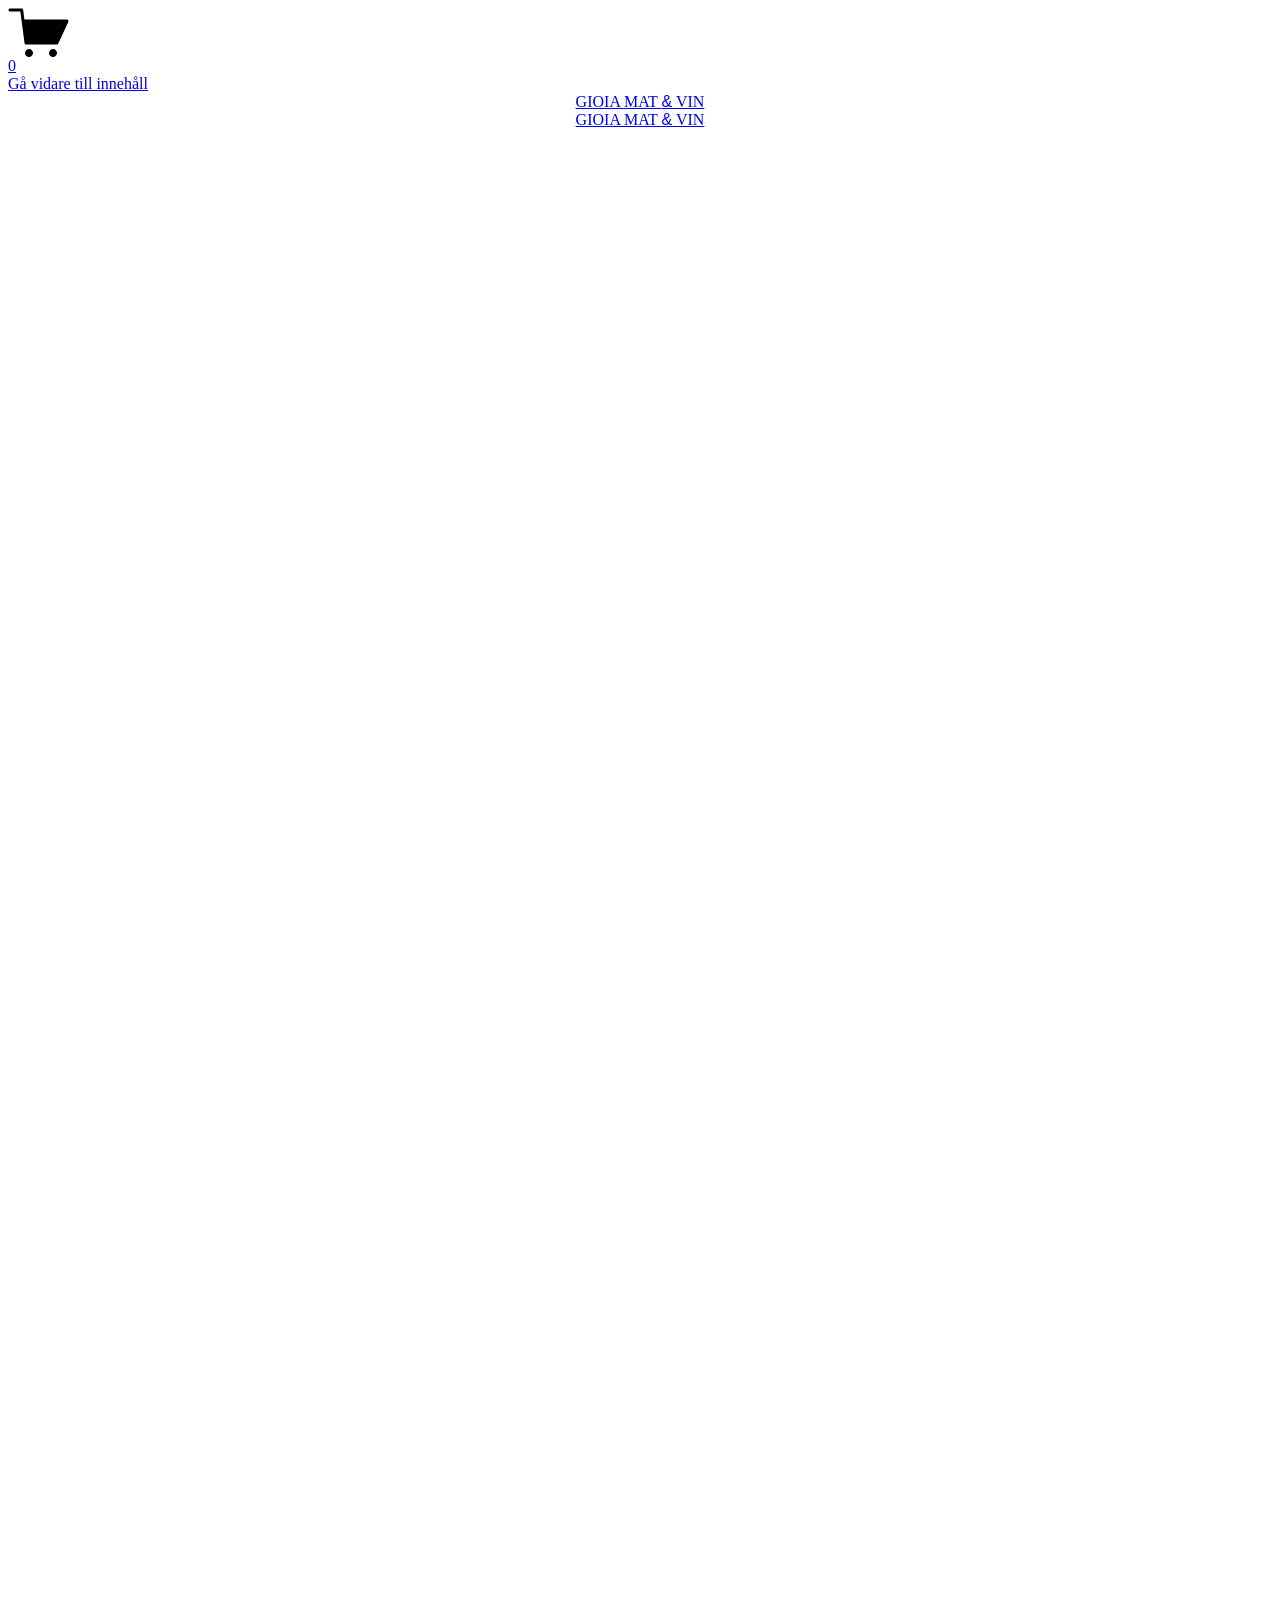
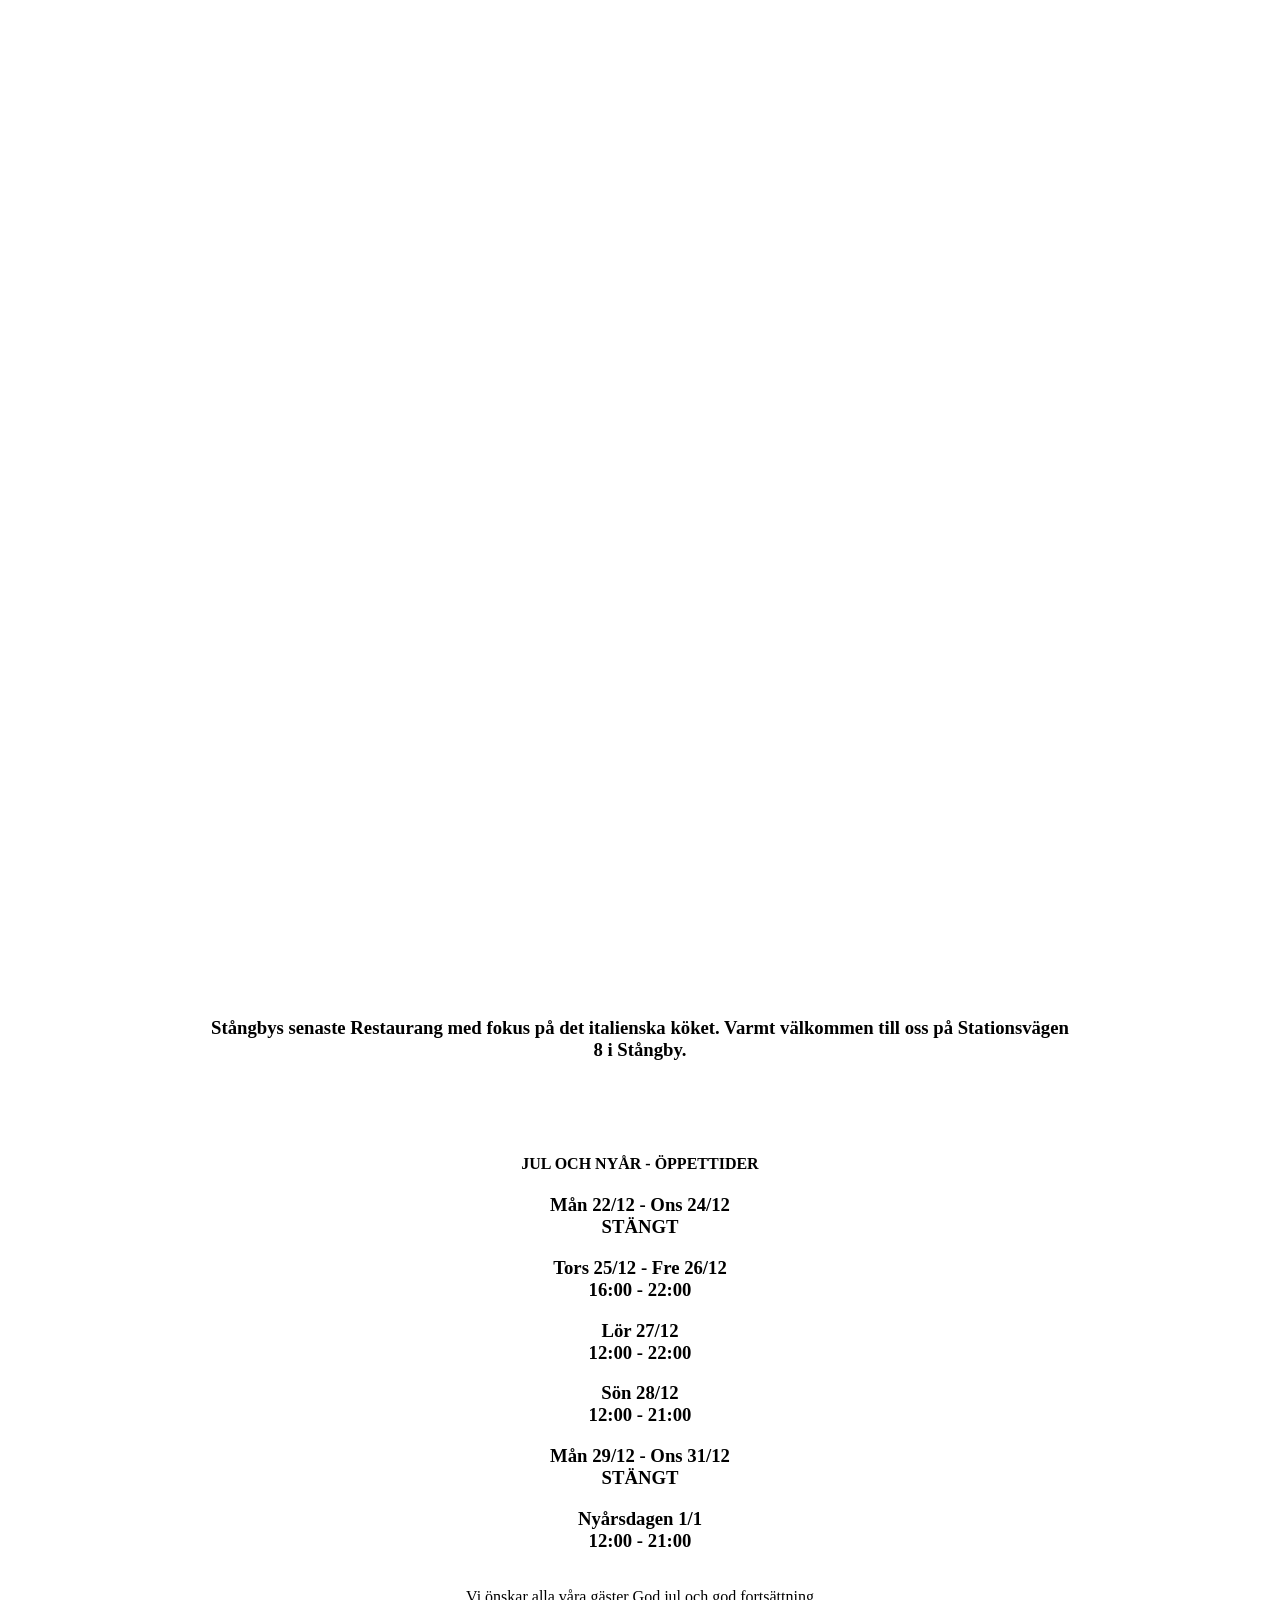
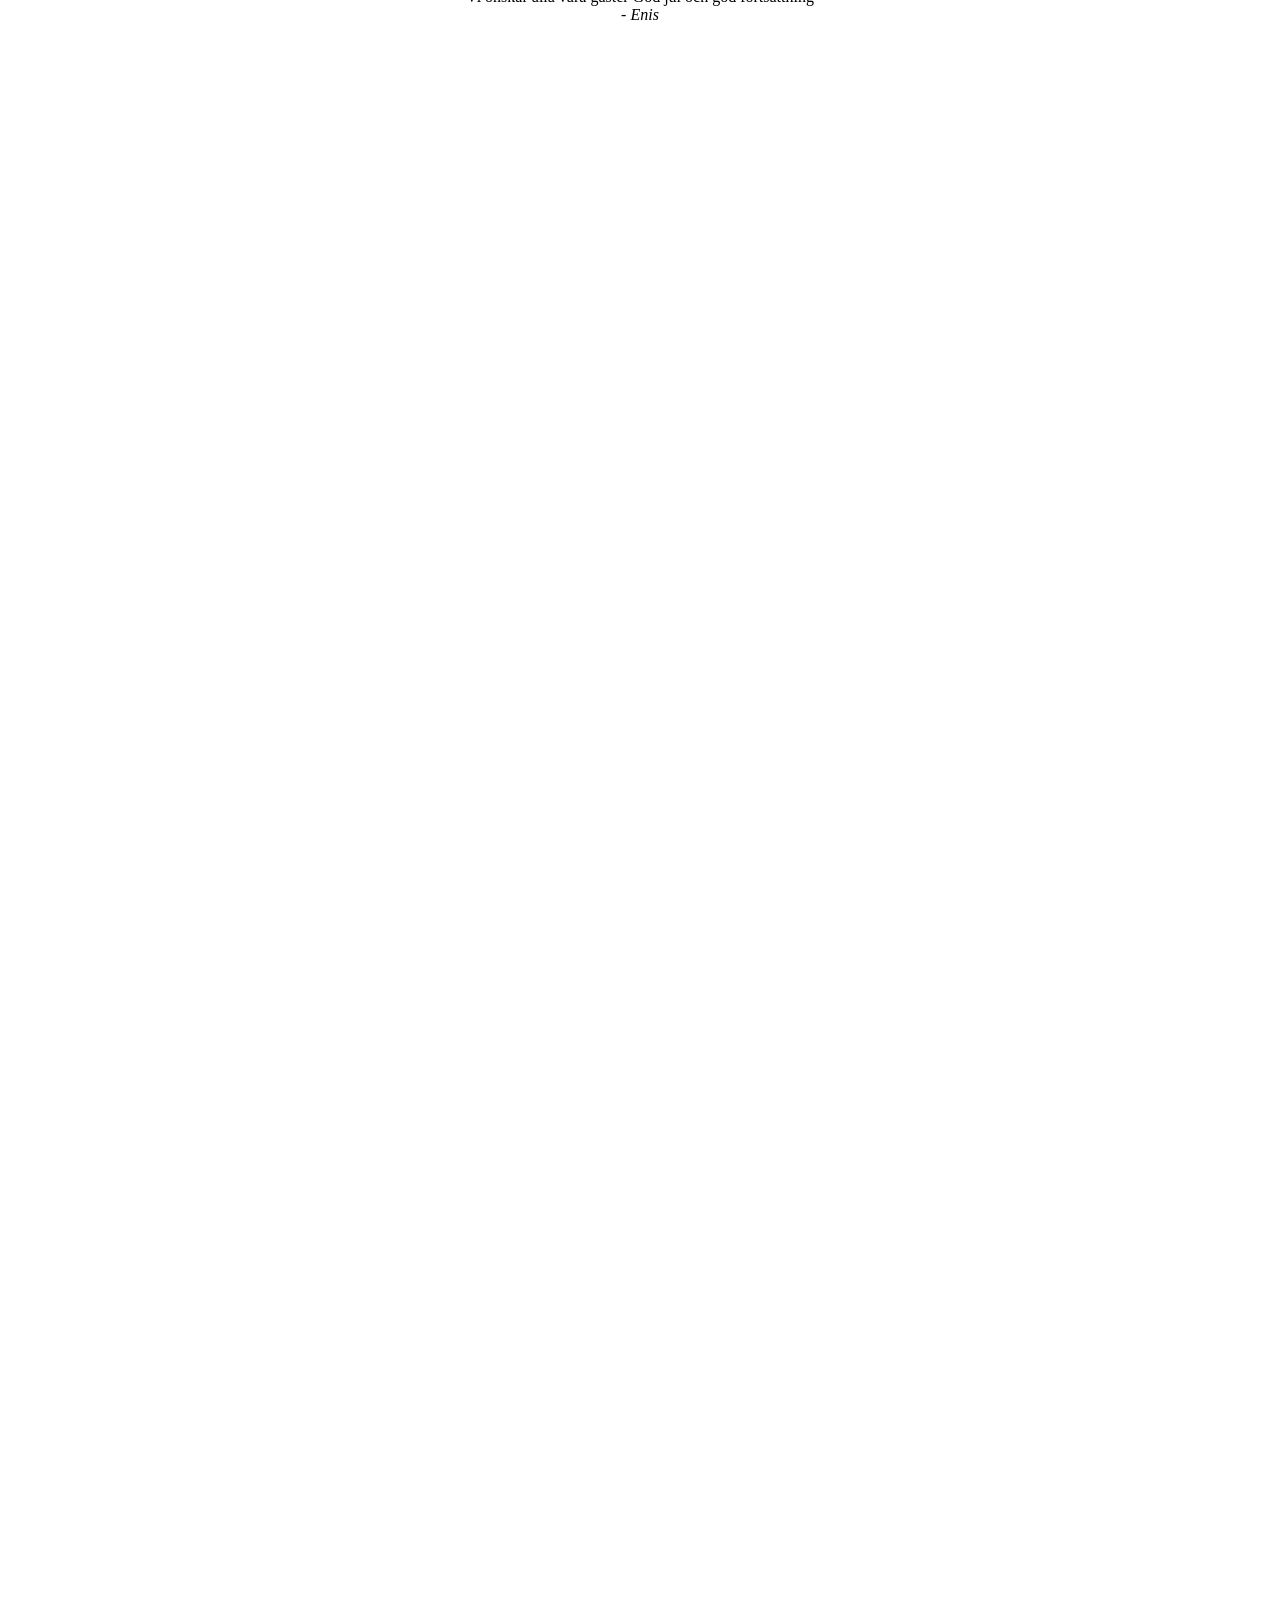
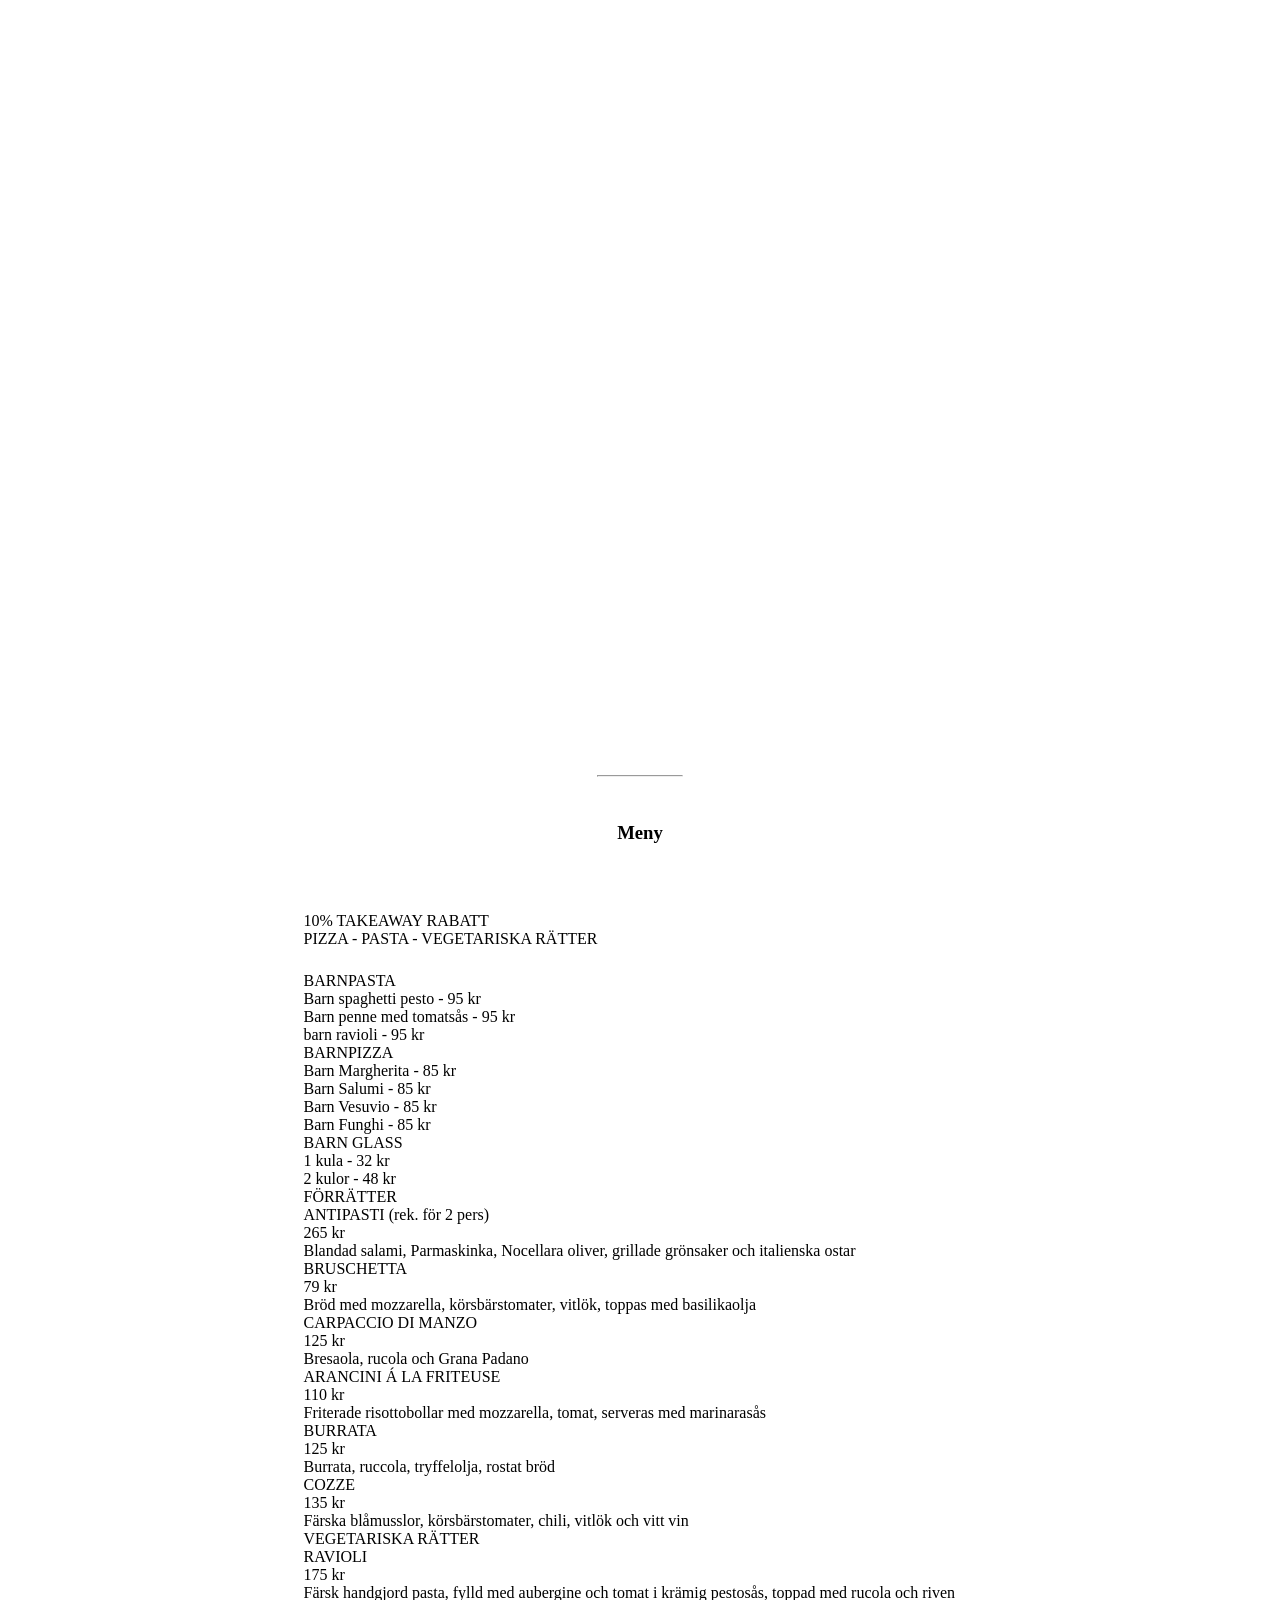
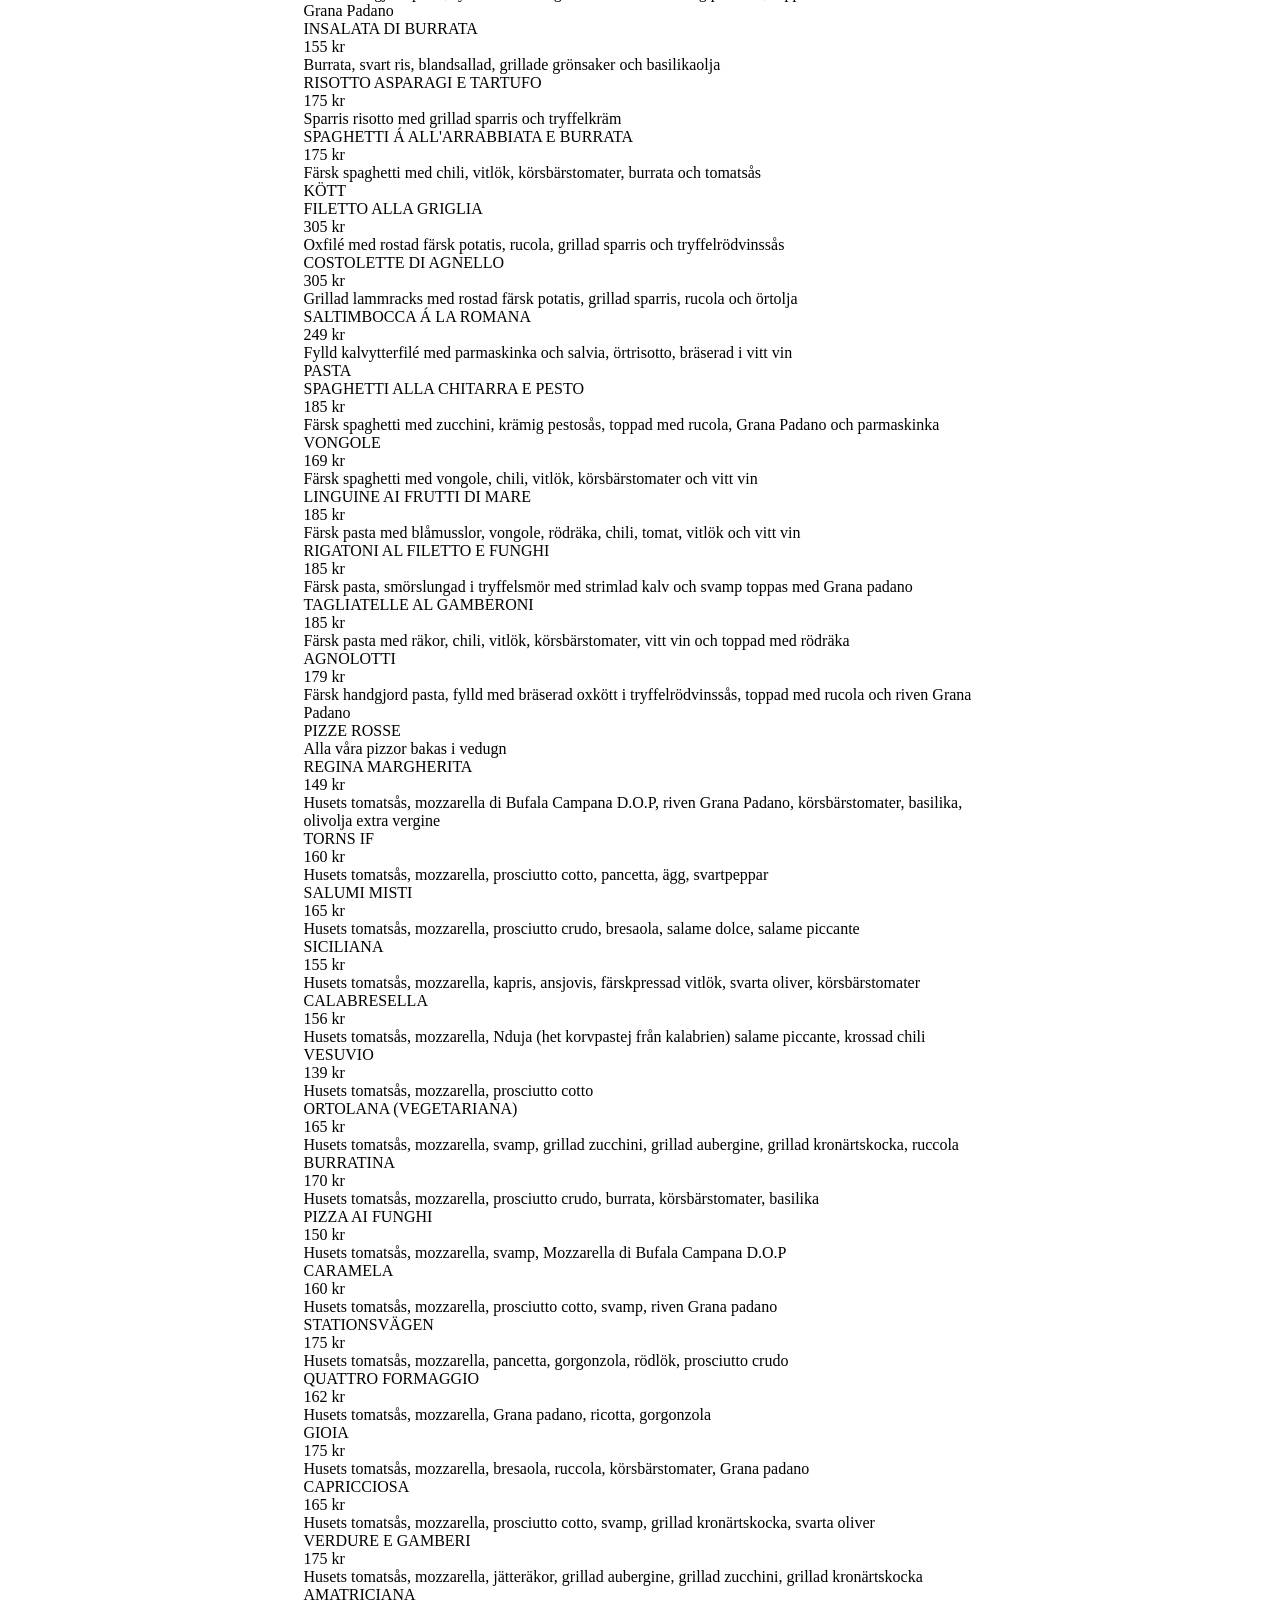
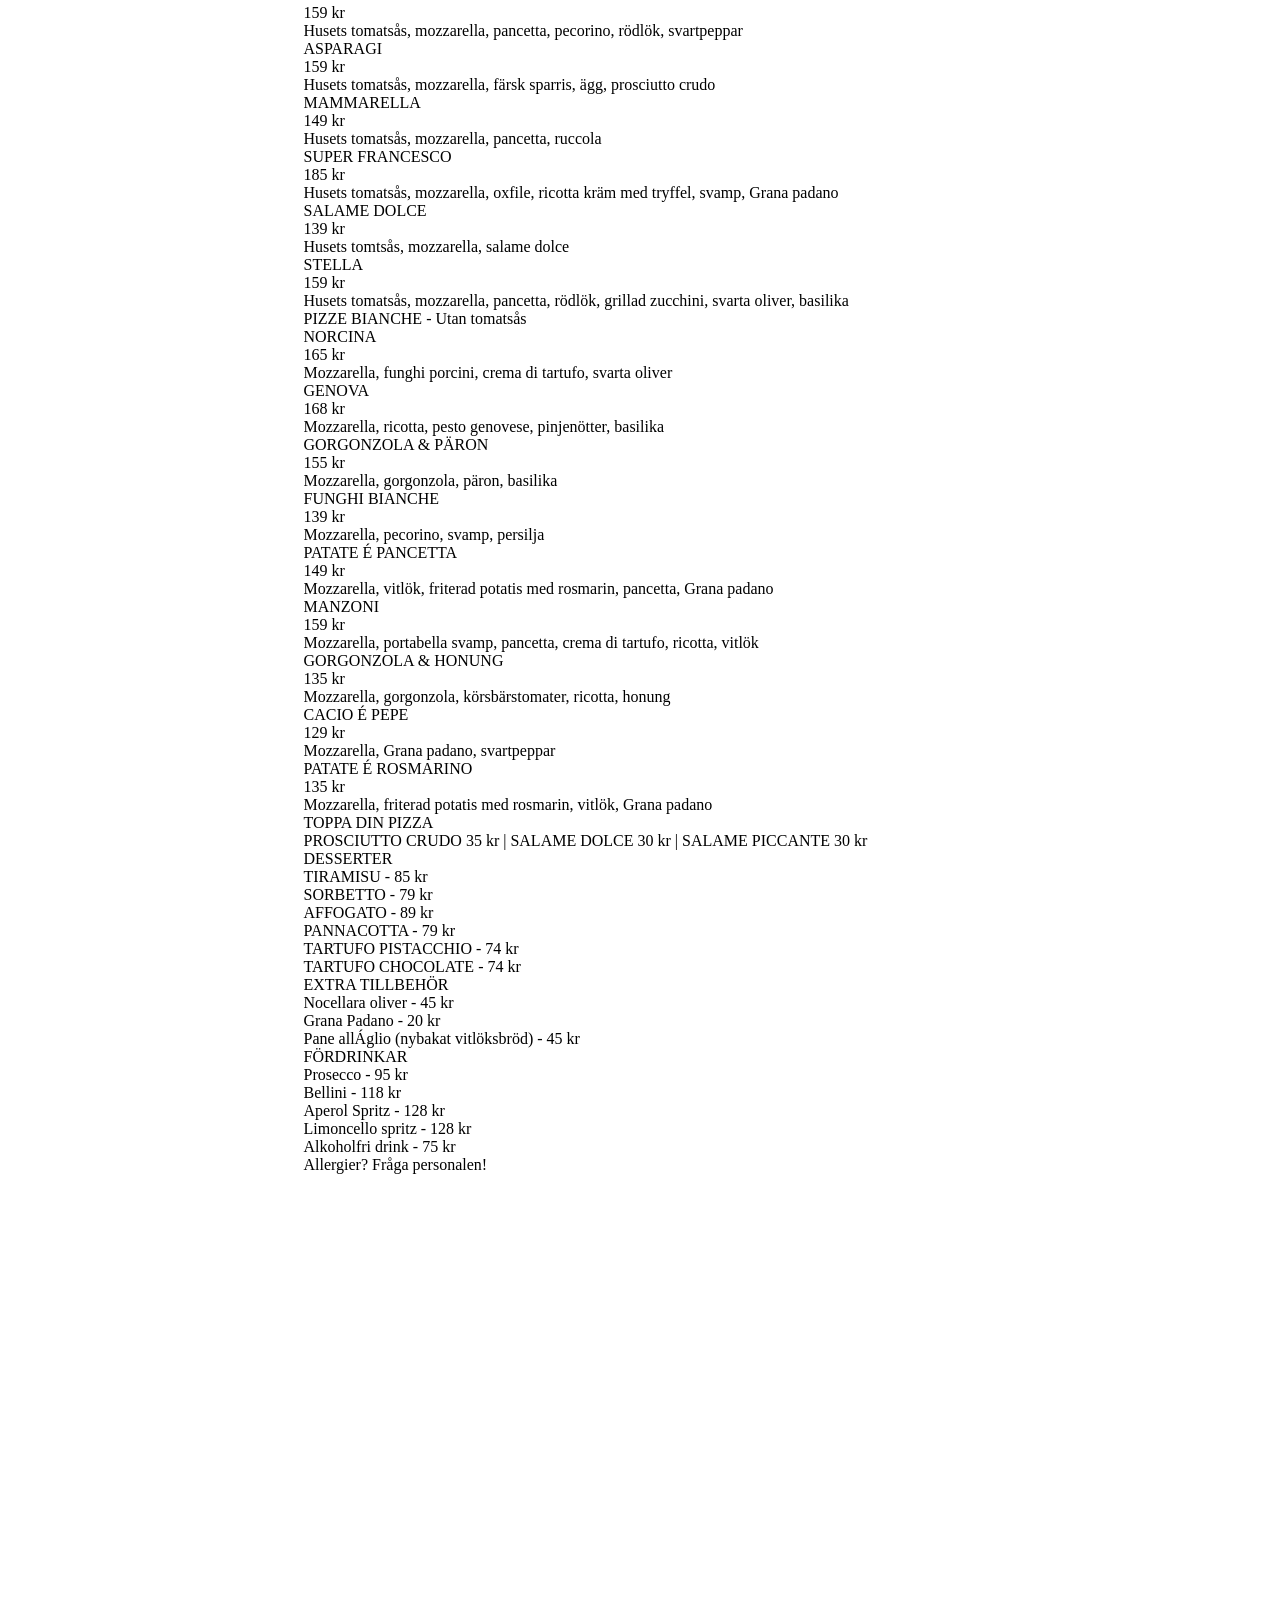
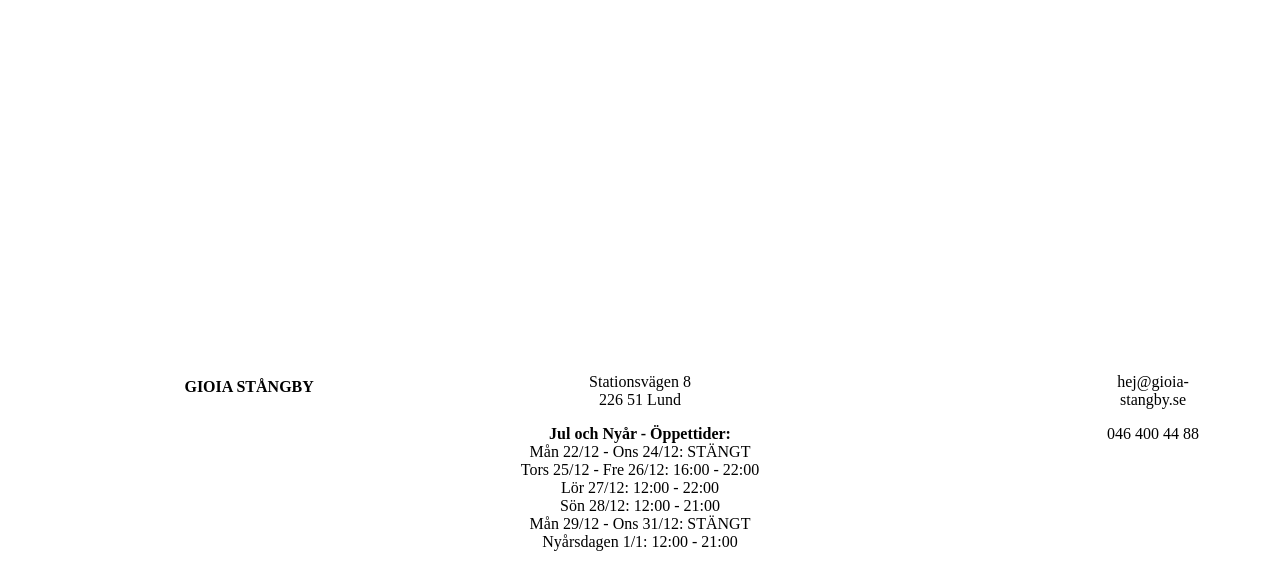
==== index.html @ 55ae7686 "new years update reverted" ====
<html xmlns:og="http://opengraphprotocol.org/schema/" xmlns:fb="http://www.facebook.com/2008/fbml" lang="sv-SE" class="yui3-js-enabled js-focus-visible wf-acuminpro-n3-active wf-acuminpro-n4-active wf-acuminpro-n5-active wf-acuminpro-n7-active wf-acuminpro-i3-active wf-acuminpro-i4-active wf-acuminpro-i7-active wf-active js flexbox canvas canvastext webgl touch hashchange history draganddrop rgba hsla multiplebgs backgroundsize borderimage borderradius boxshadow textshadow opacity cssanimations csscolumns cssgradients no-cssreflections csstransforms no-csstransforms3d csstransitions video audio svg inlinesvg svgclippaths" data-js-focus-visible=""><head>
  <meta http-equiv="X-UA-Compatible" content="IE=edge,chrome=1">
  <meta name="viewport" content="width=device-width, initial-scale=1">
  <!-- This is Squarespace. --><!-- shallot-dahlia-8kza -->
<base href="">
<meta charset="utf-8">
<title>GIOIA MAT &amp; VIN I STÅNGBY</title>
<meta http-equiv="Accept-CH" content="Sec-CH-UA-Platform-Version, Sec-CH-UA-Model"><link rel="icon" type="image/x-icon" href="https://assets.squarespace.com/universal/default-favicon.ico">
<link rel="canonical" href="https://shallot-dahlia-8kza.squarespace.com">
<meta property="og:site_name" content="GIOIA MAT &amp; VIN I STÅNGBY">
<meta property="og:title" content="GIOIA MAT &amp; VIN I STÅNGBY">
<meta property="og:url" content="https://shallot-dahlia-8kza.squarespace.com">
<meta property="og:type" content="website">
<meta itemprop="name" content="GIOIA MAT &amp; VIN I STÅNGBY">
<meta itemprop="url" content="https://shallot-dahlia-8kza.squarespace.com">
<meta name="twitter:title" content="GIOIA MAT &amp; VIN I STÅNGBY">
<meta name="twitter:url" content="https://shallot-dahlia-8kza.squarespace.com">
<meta name="twitter:card" content="summary">
<meta name="description" content="">
<link rel="preconnect" href="https://images.squarespace-cdn.com">
<script type="text/javascript" src="//use.typekit.net/ik/[base64].js"></script>
<style type="text/css">@font-face{font-family:acumin-pro;src:url(https://use.typekit.net/af/a2c82e/00000000000000003b9acaf4/27/l?subset_id=2&fvd=n3&v=3) format("woff2"),url(https://use.typekit.net/af/a2c82e/00000000000000003b9acaf4/27/d?subset_id=2&fvd=n3&v=3) format("woff"),url(https://use.typekit.net/af/a2c82e/00000000000000003b9acaf4/27/a?subset_id=2&fvd=n3&v=3) format("opentype");font-weight:300;font-style:normal;font-stretch:normal;font-display:auto;}@font-face{font-family:acumin-pro;src:url(https://use.typekit.net/af/46da36/00000000000000003b9acaf6/27/l?subset_id=2&fvd=n4&v=3) format("woff2"),url(https://use.typekit.net/af/46da36/00000000000000003b9acaf6/27/d?subset_id=2&fvd=n4&v=3) format("woff"),url(https://use.typekit.net/af/46da36/00000000000000003b9acaf6/27/a?subset_id=2&fvd=n4&v=3) format("opentype");font-weight:400;font-style:normal;font-stretch:normal;font-display:auto;}@font-face{font-family:acumin-pro;src:url(https://use.typekit.net/af/829fc1/00000000000000003b9acaf8/27/l?subset_id=2&fvd=n5&v=3) format("woff2"),url(https://use.typekit.net/af/829fc1/00000000000000003b9acaf8/27/d?subset_id=2&fvd=n5&v=3) format("woff"),url(https://use.typekit.net/af/829fc1/00000000000000003b9acaf8/27/a?subset_id=2&fvd=n5&v=3) format("opentype");font-weight:500;font-style:normal;font-stretch:normal;font-display:auto;}@font-face{font-family:acumin-pro;src:url(https://use.typekit.net/af/6d4bb2/00000000000000003b9acafc/27/l?subset_id=2&fvd=n7&v=3) format("woff2"),url(https://use.typekit.net/af/6d4bb2/00000000000000003b9acafc/27/d?subset_id=2&fvd=n7&v=3) format("woff"),url(https://use.typekit.net/af/6d4bb2/00000000000000003b9acafc/27/a?subset_id=2&fvd=n7&v=3) format("opentype");font-weight:700;font-style:normal;font-stretch:normal;font-display:auto;}@font-face{font-family:acumin-pro;src:url(https://use.typekit.net/af/51b548/00000000000000003b9acaf5/27/l?subset_id=2&fvd=i3&v=3) format("woff2"),url(https://use.typekit.net/af/51b548/00000000000000003b9acaf5/27/d?subset_id=2&fvd=i3&v=3) format("woff"),url(https://use.typekit.net/af/51b548/00000000000000003b9acaf5/27/a?subset_id=2&fvd=i3&v=3) format("opentype");font-weight:300;font-style:italic;font-stretch:normal;font-display:auto;}@font-face{font-family:acumin-pro;src:url(https://use.typekit.net/af/aa5b59/00000000000000003b9acaf7/27/l?subset_id=2&fvd=i4&v=3) format("woff2"),url(https://use.typekit.net/af/aa5b59/00000000000000003b9acaf7/27/d?subset_id=2&fvd=i4&v=3) format("woff"),url(https://use.typekit.net/af/aa5b59/00000000000000003b9acaf7/27/a?subset_id=2&fvd=i4&v=3) format("opentype");font-weight:400;font-style:italic;font-stretch:normal;font-display:auto;}@font-face{font-family:acumin-pro;src:url(https://use.typekit.net/af/6ce26b/00000000000000003b9acafd/27/l?subset_id=2&fvd=i7&v=3) format("woff2"),url(https://use.typekit.net/af/6ce26b/00000000000000003b9acafd/27/d?subset_id=2&fvd=i7&v=3) format("woff"),url(https://use.typekit.net/af/6ce26b/00000000000000003b9acafd/27/a?subset_id=2&fvd=i7&v=3) format("opentype");font-weight:700;font-style:italic;font-stretch:normal;font-display:auto;}</style><script type="text/javascript">try{Typekit.load();}catch(e){}</script>
<link rel="stylesheet" type="text/css" href="https://fonts.googleapis.com/css2?family=Inknut+Antiqua:wght@300;700">
<script type="text/javascript" crossorigin="anonymous" defer="defer" nomodule="nomodule" src="//assets.squarespace.com/@sqs/polyfiller/1.6/legacy.js"></script>
<script type="text/javascript" crossorigin="anonymous" defer="defer" src="//assets.squarespace.com/@sqs/polyfiller/1.6/modern.js"></script>
<script type="text/javascript">SQUARESPACE_ROLLUPS = {};</script>
<script>(function(rollups, name) { if (!rollups[name]) { rollups[name] = {}; } rollups[name].js = ["//assets.squarespace.com/universal/scripts-compressed/extract-css-runtime-a8d67efd3015250029e5-min.sv-SE.js"]; })(SQUARESPACE_ROLLUPS, 'squarespace-extract_css_runtime');</script>
<script crossorigin="anonymous" src="//assets.squarespace.com/universal/scripts-compressed/extract-css-runtime-a8d67efd3015250029e5-min.sv-SE.js" defer=""></script><script>(function(rollups, name) { if (!rollups[name]) { rollups[name] = {}; } rollups[name].js = ["//assets.squarespace.com/universal/scripts-compressed/extract-css-moment-js-vendor-c3b8729023e6cab4b75b-min.sv-SE.js"]; })(SQUARESPACE_ROLLUPS, 'squarespace-extract_css_moment_js_vendor');</script>
<script crossorigin="anonymous" src="//assets.squarespace.com/universal/scripts-compressed/extract-css-moment-js-vendor-c3b8729023e6cab4b75b-min.sv-SE.js" defer=""></script><script>(function(rollups, name) { if (!rollups[name]) { rollups[name] = {}; } rollups[name].js = ["//assets.squarespace.com/universal/scripts-compressed/cldr-resource-pack-2322914a89ebdb2aef34-min.sv-SE.js"]; })(SQUARESPACE_ROLLUPS, 'squarespace-cldr_resource_pack');</script>
<script crossorigin="anonymous" src="//assets.squarespace.com/universal/scripts-compressed/cldr-resource-pack-ee8b113d18003c69b1d0-min.en-US.js" defer=""></script><script crossorigin="anonymous" src="//assets.squarespace.com/universal/scripts-compressed/cldr-resource-pack-2322914a89ebdb2aef34-min.sv-SE.js" defer=""></script><script>(function(rollups, name) { if (!rollups[name]) { rollups[name] = {}; } rollups[name].js = ["//assets.squarespace.com/universal/scripts-compressed/common-vendors-stable-4f4c60e81543e5b4d29e-min.sv-SE.js"]; })(SQUARESPACE_ROLLUPS, 'squarespace-common_vendors_stable');</script>
<script crossorigin="anonymous" src="//assets.squarespace.com/universal/scripts-compressed/common-vendors-stable-4f4c60e81543e5b4d29e-min.sv-SE.js" defer=""></script><script>(function(rollups, name) { if (!rollups[name]) { rollups[name] = {}; } rollups[name].js = ["//assets.squarespace.com/universal/scripts-compressed/common-vendors-96f91457716657e1e22e-min.sv-SE.js"]; })(SQUARESPACE_ROLLUPS, 'squarespace-common_vendors');</script>
<script crossorigin="anonymous" src="//assets.squarespace.com/universal/scripts-compressed/common-vendors-96f91457716657e1e22e-min.sv-SE.js" defer=""></script><script>(function(rollups, name) { if (!rollups[name]) { rollups[name] = {}; } rollups[name].js = ["//assets.squarespace.com/universal/scripts-compressed/common-86c41acbbb0118728f92-min.sv-SE.js"]; })(SQUARESPACE_ROLLUPS, 'squarespace-common');</script>
<script crossorigin="anonymous" src="//assets.squarespace.com/universal/scripts-compressed/common-86c41acbbb0118728f92-min.sv-SE.js" defer=""></script><script>(function(rollups, name) { if (!rollups[name]) { rollups[name] = {}; } rollups[name].js = ["//assets.squarespace.com/universal/scripts-compressed/performance-621e1fa00d67bed5d836-min.sv-SE.js"]; })(SQUARESPACE_ROLLUPS, 'squarespace-performance');</script>
<script crossorigin="anonymous" src="//assets.squarespace.com/universal/scripts-compressed/performance-621e1fa00d67bed5d836-min.sv-SE.js" defer=""></script><script data-name="static-context">Static = window.Static || {}; Static.SQUARESPACE_CONTEXT = {"facebookAppId":"314192535267336","facebookApiVersion":"v6.0","rollups":{"squarespace-announcement-bar":{"js":"//assets.squarespace.com/universal/scripts-compressed/announcement-bar-fb78a57ff6c1ec37bb79-min.sv-SE.js"},"squarespace-audio-player":{"css":"//assets.squarespace.com/universal/styles-compressed/audio-player-ec19be8a0c0fd24c8b47-min.sv-SE.css","js":"//assets.squarespace.com/universal/scripts-compressed/audio-player-971e19fcb9a28fecfa35-min.sv-SE.js"},"squarespace-blog-collection-list":{"css":"//assets.squarespace.com/universal/styles-compressed/blog-collection-list-b525cd41715c4daca52e-min.sv-SE.css","js":"//assets.squarespace.com/universal/scripts-compressed/blog-collection-list-aedbec41cb18d2b4a576-min.sv-SE.js"},"squarespace-calendar-block-renderer":{"css":"//assets.squarespace.com/universal/styles-compressed/calendar-block-renderer-3eb91111f6e2e1467229-min.sv-SE.css","js":"//assets.squarespace.com/universal/scripts-compressed/calendar-block-renderer-bb0a1608cc9ceba54e41-min.sv-SE.js"},"squarespace-chartjs-helpers":{"css":"//assets.squarespace.com/universal/styles-compressed/chartjs-helpers-007ea78d02cf6706cc3c-min.sv-SE.css","js":"//assets.squarespace.com/universal/scripts-compressed/chartjs-helpers-494d23a1e751b6c53e6c-min.sv-SE.js"},"squarespace-comments":{"css":"//assets.squarespace.com/universal/styles-compressed/comments-a8030a5286a640f7792a-min.sv-SE.css","js":"//assets.squarespace.com/universal/scripts-compressed/comments-a5ac2bcc3da78c30b821-min.sv-SE.js"},"squarespace-custom-css-popup":{"css":"//assets.squarespace.com/universal/styles-compressed/custom-css-popup-227cc1f1ed3fa40291a6-min.sv-SE.css","js":"//assets.squarespace.com/universal/scripts-compressed/custom-css-popup-0740c2c6569e6eb733af-min.sv-SE.js"},"squarespace-dialog":{"css":"//assets.squarespace.com/universal/styles-compressed/dialog-a17d2d98b1f070a4287e-min.sv-SE.css","js":"//assets.squarespace.com/universal/scripts-compressed/dialog-9a85fcb961f56558bcfd-min.sv-SE.js"},"squarespace-events-collection":{"css":"//assets.squarespace.com/universal/styles-compressed/events-collection-3eb91111f6e2e1467229-min.sv-SE.css","js":"//assets.squarespace.com/universal/scripts-compressed/events-collection-e9586a7497c7d002c84f-min.sv-SE.js"},"squarespace-form-rendering-utils":{"js":"//assets.squarespace.com/universal/scripts-compressed/form-rendering-utils-ca39ce49fdfde4a1ecc3-min.sv-SE.js"},"squarespace-forms":{"css":"//assets.squarespace.com/universal/styles-compressed/forms-777aec016e40d87e1366-min.sv-SE.css","js":"//assets.squarespace.com/universal/scripts-compressed/forms-a24471c4f9aa4427c69a-min.sv-SE.js"},"squarespace-gallery-collection-list":{"css":"//assets.squarespace.com/universal/styles-compressed/gallery-collection-list-b525cd41715c4daca52e-min.sv-SE.css","js":"//assets.squarespace.com/universal/scripts-compressed/gallery-collection-list-0496d153e48a1a479afb-min.sv-SE.js"},"squarespace-image-zoom":{"css":"//assets.squarespace.com/universal/styles-compressed/image-zoom-b525cd41715c4daca52e-min.sv-SE.css","js":"//assets.squarespace.com/universal/scripts-compressed/image-zoom-1f99e126299645d1533f-min.sv-SE.js"},"squarespace-pinterest":{"css":"//assets.squarespace.com/universal/styles-compressed/pinterest-b525cd41715c4daca52e-min.sv-SE.css","js":"//assets.squarespace.com/universal/scripts-compressed/pinterest-867bdbb133f6c0408175-min.sv-SE.js"},"squarespace-popup-overlay":{"css":"//assets.squarespace.com/universal/styles-compressed/popup-overlay-1e713b78d6af7acb51be-min.sv-SE.css","js":"//assets.squarespace.com/universal/scripts-compressed/popup-overlay-3db890a4b1072a7eeac6-min.sv-SE.js"},"squarespace-product-quick-view":{"css":"//assets.squarespace.com/universal/styles-compressed/product-quick-view-f704841f0e7154374ebd-min.sv-SE.css","js":"//assets.squarespace.com/universal/scripts-compressed/product-quick-view-f6bd394170625ea5d315-min.sv-SE.js"},"squarespace-products-collection-item-v2":{"css":"//assets.squarespace.com/universal/styles-compressed/products-collection-item-v2-b525cd41715c4daca52e-min.sv-SE.css","js":"//assets.squarespace.com/universal/scripts-compressed/products-collection-item-v2-7ee8c454700b02eb6eca-min.sv-SE.js"},"squarespace-products-collection-list-v2":{"css":"//assets.squarespace.com/universal/styles-compressed/products-collection-list-v2-b525cd41715c4daca52e-min.sv-SE.css","js":"//assets.squarespace.com/universal/scripts-compressed/products-collection-list-v2-60e087f55c5e6c1480df-min.sv-SE.js"},"squarespace-search-page":{"css":"//assets.squarespace.com/universal/styles-compressed/search-page-7c945a3c2a371f315dc5-min.sv-SE.css","js":"//assets.squarespace.com/universal/scripts-compressed/search-page-c34c9ab50ed97d3db0e9-min.sv-SE.js"},"squarespace-search-preview":{"js":"//assets.squarespace.com/universal/scripts-compressed/search-preview-c87221071aa9474ec02e-min.sv-SE.js"},"squarespace-simple-liking":{"css":"//assets.squarespace.com/universal/styles-compressed/simple-liking-d1f5a600f1a4edd4ee21-min.sv-SE.css","js":"//assets.squarespace.com/universal/scripts-compressed/simple-liking-ed6c3dfa29f45947567b-min.sv-SE.js"},"squarespace-social-buttons":{"css":"//assets.squarespace.com/universal/styles-compressed/social-buttons-b19d9126eb75add88323-min.sv-SE.css","js":"//assets.squarespace.com/universal/scripts-compressed/social-buttons-bdd5cc9429eec18d2251-min.sv-SE.js"},"squarespace-tourdates":{"css":"//assets.squarespace.com/universal/styles-compressed/tourdates-b525cd41715c4daca52e-min.sv-SE.css","js":"//assets.squarespace.com/universal/scripts-compressed/tourdates-5eeda5dc3d595d257d49-min.sv-SE.js"},"squarespace-website-overlays-manager":{"css":"//assets.squarespace.com/universal/styles-compressed/website-overlays-manager-5fc74cf2b913a32dc847-min.sv-SE.css","js":"//assets.squarespace.com/universal/scripts-compressed/website-overlays-manager-8a57f16c36d63645a538-min.sv-SE.js"}},"pageType":2,"website":{"id":"65e8518fe034924b376edec3","identifier":"shallot-dahlia-8kza","websiteType":1,"contentModifiedOn":1709727908662,"cloneable":false,"hasBeenCloneable":false,"siteStatus":{},"language":"sv-SE","timeZone":"Europe/Stockholm","machineTimeZoneOffset":3600000,"timeZoneOffset":3600000,"timeZoneAbbr":"CET","siteTitle":"GIOIA MAT & VIN I ST\u00C5NGBY","fullSiteTitle":"GIOIA MAT & VIN I ST\u00C5NGBY","siteDescription":"","location":{"mapLat":55.7535983,"mapLng":13.2001653,"addressTitle":"GIOIA MAT & VIN","addressLine1":"Stationsv\u00E4gen","addressLine2":"Lund, Sk\u00E5ne l\u00E4n, 226 51","addressCountry":"Sweden"},"shareButtonOptions":{"2":true,"4":true,"6":true,"3":true,"7":true,"1":true,"8":true},"authenticUrl":"https://shallot-dahlia-8kza.squarespace.com","internalUrl":"https://shallot-dahlia-8kza.squarespace.com","baseUrl":"https://shallot-dahlia-8kza.squarespace.com","sslSetting":3,"isHstsEnabled":true,"socialAccounts":[{"serviceId":64,"addedOn":1709724047938,"profileUrl":"http://instagram.com/squarespace","iconEnabled":true,"serviceName":"instagram-unauth"},{"serviceId":60,"addedOn":1709724047941,"profileUrl":"http://facebook.com/squarespace","iconEnabled":true,"serviceName":"facebook-unauth"},{"serviceId":62,"addedOn":1709724047947,"profileUrl":"http://twitter.com/squarespace","iconEnabled":true,"serviceName":"twitter-unauth"}],"typekitId":"","statsMigrated":false,"imageMetadataProcessingEnabled":false,"captchaSettings":{"enabledForDonations":false},"showOwnerLogin":false},"websiteSettings":{"id":"65e8518fe034924b376edec5","websiteId":"65e8518fe034924b376edec3","subjects":[],"country":"SE","state":"AB","simpleLikingEnabled":true,"mobileInfoBarSettings":{"style":1,"isContactEmailEnabled":false,"isContactPhoneNumberEnabled":false,"isLocationEnabled":false,"isBusinessHoursEnabled":false},"announcementBarSettings":{"style":1},"popupOverlaySettings":{"style":1,"enabledPages":[]},"commentLikesAllowed":true,"commentAnonAllowed":true,"commentThreaded":true,"commentApprovalRequired":false,"commentAvatarsOn":true,"commentSortType":2,"commentFlagThreshold":0,"commentFlagsAllowed":true,"commentEnableByDefault":true,"commentDisableAfterDaysDefault":0,"disqusShortname":"","commentsEnabled":false,"contactPhoneNumber":"046 400 44 88","businessHours":{"monday":{"text":"","ranges":[{}]},"tuesday":{"text":"","ranges":[{}]},"wednesday":{"text":"","ranges":[{}]},"thursday":{"text":"","ranges":[{}]},"friday":{"text":"","ranges":[{}]},"saturday":{"text":"","ranges":[{}]},"sunday":{"text":"","ranges":[{}]}},"storeSettings":{"returnPolicy":null,"termsOfService":null,"privacyPolicy":null,"expressCheckout":false,"continueShoppingLinkUrl":"/","useLightCart":false,"showNoteField":false,"shippingCountryDefaultValue":"US","billToShippingDefaultValue":false,"showShippingPhoneNumber":true,"isShippingPhoneRequired":false,"showBillingPhoneNumber":true,"isBillingPhoneRequired":false,"currenciesSupported":["USD","CAD","GBP","AUD","EUR","CHF","NOK","SEK","DKK","NZD","SGD","MXN","HKD","CZK","ILS","MYR","RUB","PHP","PLN","THB","BRL","ARS","COP","IDR","INR","JPY","ZAR"],"defaultCurrency":"USD","selectedCurrency":"SEK","measurementStandard":1,"showCustomCheckoutForm":false,"checkoutPageMarketingOptInEnabled":true,"enableMailingListOptInByDefault":false,"sameAsRetailLocation":false,"merchandisingSettings":{"scarcityEnabledOnProductItems":false,"scarcityEnabledOnProductBlocks":false,"scarcityMessageType":"DEFAULT_SCARCITY_MESSAGE","scarcityThreshold":10,"multipleQuantityAllowedForServices":true,"restockNotificationsEnabled":false,"restockNotificationsSuccessText":"","restockNotificationsMailingListSignUpEnabled":false,"relatedProductsEnabled":false,"relatedProductsOrdering":"random","soldOutVariantsDropdownDisabled":false,"productComposerOptedIn":false,"productComposerABTestOptedOut":false,"productReviewsEnabled":false},"isLive":false,"multipleQuantityAllowedForServices":true},"useEscapeKeyToLogin":false,"ssBadgeType":1,"ssBadgePosition":4,"ssBadgeVisibility":1,"ssBadgeDevices":1,"pinterestOverlayOptions":{"mode":"disabled"},"ampEnabled":false,"userAccountsSettings":{"loginAllowed":false,"signupAllowed":false}},"cookieSettings":{"isCookieBannerEnabled":false,"isRestrictiveCookiePolicyEnabled":false,"isRestrictiveCookiePolicyAbsolute":false,"cookieBannerText":"","cookieBannerTheme":"","cookieBannerVariant":"","cookieBannerPosition":"","cookieBannerCtaVariant":"","cookieBannerCtaText":"","cookieBannerAcceptType":"OPT_IN","cookieBannerOptOutCtaText":"","cookieBannerHasOptOut":false,"cookieBannerHasManageCookies":true,"cookieBannerManageCookiesLabel":""},"websiteCloneable":false,"collection":{"title":"Home","id":"65e853c0826b107d022daffb","fullUrl":"/","type":10,"permissionType":1},"subscribed":false,"appDomain":"squarespace.com","templateTweakable":true,"tweakJSON":{"form-use-theme-colors":"false","header-logo-height":"30px","header-mobile-logo-max-height":"30px","header-vert-padding":"3vw","header-width":"Full","maxPageWidth":"1800px","pagePadding":"3vw","tweak-blog-alternating-side-by-side-image-aspect-ratio":"1:1 Square","tweak-blog-alternating-side-by-side-image-spacing":"6%","tweak-blog-alternating-side-by-side-meta-spacing":"20px","tweak-blog-alternating-side-by-side-primary-meta":"Categories","tweak-blog-alternating-side-by-side-read-more-spacing":"20px","tweak-blog-alternating-side-by-side-secondary-meta":"Date","tweak-blog-basic-grid-columns":"2","tweak-blog-basic-grid-image-aspect-ratio":"3:2 Standard","tweak-blog-basic-grid-image-spacing":"50px","tweak-blog-basic-grid-meta-spacing":"37px","tweak-blog-basic-grid-primary-meta":"Categories","tweak-blog-basic-grid-read-more-spacing":"37px","tweak-blog-basic-grid-secondary-meta":"Date","tweak-blog-item-custom-width":"75","tweak-blog-item-show-author-profile":"true","tweak-blog-item-width":"Medium","tweak-blog-masonry-columns":"2","tweak-blog-masonry-horizontal-spacing":"30px","tweak-blog-masonry-image-spacing":"20px","tweak-blog-masonry-meta-spacing":"20px","tweak-blog-masonry-primary-meta":"Categories","tweak-blog-masonry-read-more-spacing":"20px","tweak-blog-masonry-secondary-meta":"Date","tweak-blog-masonry-vertical-spacing":"30px","tweak-blog-side-by-side-image-aspect-ratio":"1:1 Square","tweak-blog-side-by-side-image-spacing":"6%","tweak-blog-side-by-side-meta-spacing":"20px","tweak-blog-side-by-side-primary-meta":"Categories","tweak-blog-side-by-side-read-more-spacing":"20px","tweak-blog-side-by-side-secondary-meta":"Date","tweak-blog-single-column-image-spacing":"50px","tweak-blog-single-column-meta-spacing":"30px","tweak-blog-single-column-primary-meta":"Categories","tweak-blog-single-column-read-more-spacing":"30px","tweak-blog-single-column-secondary-meta":"Date","tweak-events-stacked-show-thumbnails":"true","tweak-events-stacked-thumbnail-size":"3:2 Standard","tweak-fixed-header":"false","tweak-fixed-header-style":"Basic","tweak-global-animations-animation-curve":"ease","tweak-global-animations-animation-delay":"0.1s","tweak-global-animations-animation-duration":"0.1s","tweak-global-animations-animation-style":"fade","tweak-global-animations-animation-type":"none","tweak-global-animations-complexity-level":"detailed","tweak-global-animations-enabled":"false","tweak-portfolio-grid-basic-custom-height":"50","tweak-portfolio-grid-overlay-custom-height":"50","tweak-portfolio-hover-follow-acceleration":"10%","tweak-portfolio-hover-follow-animation-duration":"Medium","tweak-portfolio-hover-follow-animation-type":"Fade","tweak-portfolio-hover-follow-delimiter":"Forward Slash","tweak-portfolio-hover-follow-front":"false","tweak-portfolio-hover-follow-layout":"Inline","tweak-portfolio-hover-follow-size":"75","tweak-portfolio-hover-follow-text-spacing-x":"1.5","tweak-portfolio-hover-follow-text-spacing-y":"1.5","tweak-portfolio-hover-static-animation-duration":"Medium","tweak-portfolio-hover-static-animation-type":"Scale Up","tweak-portfolio-hover-static-delimiter":"Forward Slash","tweak-portfolio-hover-static-front":"false","tweak-portfolio-hover-static-layout":"Stacked","tweak-portfolio-hover-static-size":"75","tweak-portfolio-hover-static-text-spacing-x":"1.5","tweak-portfolio-hover-static-text-spacing-y":"1.5","tweak-portfolio-index-background-animation-duration":"Medium","tweak-portfolio-index-background-animation-type":"Fade","tweak-portfolio-index-background-custom-height":"50","tweak-portfolio-index-background-delimiter":"None","tweak-portfolio-index-background-height":"Large","tweak-portfolio-index-background-horizontal-alignment":"Center","tweak-portfolio-index-background-link-format":"Stacked","tweak-portfolio-index-background-persist":"false","tweak-portfolio-index-background-vertical-alignment":"Middle","tweak-portfolio-index-background-width":"Full","tweak-product-basic-item-click-action":"None","tweak-product-basic-item-gallery-aspect-ratio":"3:4 Three-Four (Vertical)","tweak-product-basic-item-gallery-design":"Slideshow","tweak-product-basic-item-gallery-width":"50%","tweak-product-basic-item-hover-action":"None","tweak-product-basic-item-image-spacing":"3vw","tweak-product-basic-item-image-zoom-factor":"2","tweak-product-basic-item-product-variant-display":"Dropdown","tweak-product-basic-item-thumbnail-placement":"Side","tweak-product-basic-item-variant-picker-layout":"Dropdowns","tweak-products-add-to-cart-button":"false","tweak-products-columns":"2","tweak-products-gutter-column":"2vw","tweak-products-gutter-row":"2vw","tweak-products-header-text-alignment":"Middle","tweak-products-image-aspect-ratio":"1:1 Square","tweak-products-image-text-spacing":"0.5vw","tweak-products-mobile-columns":"1","tweak-products-text-alignment":"Left","tweak-products-width":"Full","tweak-transparent-header":"false"},"templateId":"5c5a519771c10ba3470d8101","templateVersion":"7.1","pageFeatures":[1,2,4],"gmRenderKey":"QUl6YVN5Q0JUUk9xNkx1dkZfSUUxcjQ2LVQ0QWVUU1YtMGQ3bXk4","templateScriptsRootUrl":"https://static1.squarespace.com/static/vta/5c5a519771c10ba3470d8101/scripts/","betaFeatureFlags":["scripts_defer","commerce_subscription_renewal_notifications","themes","campaigns_thumbnail_layout","member_areas_feature","campaigns_discount_section_in_blasts","proposals_beta_in_circle_labs","commerce_etsy_shipping_import","campaigns_import_discounts","supports_versioned_template_assets","commsplat_forms_visitor_profile","fluid_engine_clean_up_grid_contextual_change","send_local_pickup_ready_email","is_feature_gate_refresh_enabled","collection_typename_switching","marketing_landing_page","website_fonts","override_block_styles","async_copy_collection","commerce_checkout_website_updates_enabled","enable_css_variable_tweaks","rewrite_transactional_email_from_address","unify_edit_mode_p2","new_stacked_index","accounting_orders_sync","customer_accounts_email_verification","google_consent_v2","campaigns_global_uc_ab","commerce_order_status_access","campaigns_discount_section_in_automations","nested_categories_migration_enabled","commerce_etsy_product_import","commerce_clearpay","commerce_restock_notifications","commerce_site_visitor_metrics","visitor_react_forms","toggle_preview_new_shortcut","pdp_product_add_ons_visitor_site","background_art_onboarding","viewer-role-contributor-invites","fluid_engine","customer_account_creation_recaptcha","nested_categories","campaigns_new_image_layout_picker"],"videoAssetsFeatureFlags":["mux-data-video-collection","mux-data-course-collection"],"impersonatedSession":false,"demoCollections":[{"collectionId":"624b50475190ea02985eefd2","deleted":true},{"collectionId":"624b50495190ea02985ef021","deleted":true},{"collectionId":"624b50445190ea02985eef73","deleted":true},{"collectionId":"624b503d5190ea02985eee65","deleted":true},{"collectionId":"624b50415190ea02985eef38","deleted":true}],"tzData":{"zones":[[60,"EU","CE%sT",null]],"rules":{"EU":[[1981,"max",null,"Mar","lastSun","1:00u","1:00","S"],[1996,"max",null,"Oct","lastSun","1:00u","0",null]]}},"showAnnouncementBar":false,"recaptchaEnterpriseContext":{"recaptchaEnterpriseSiteKey":"6LdDFQwjAAAAAPigEvvPgEVbb7QBm-TkVJdDTlAv"},"i18nContext":{"timeZoneData":{"id":"Europe/Stockholm","name":"centraleuropeisk tid"}}};</script><script type="application/ld+json">{"url":"https://shallot-dahlia-8kza.squarespace.com","name":"GIOIA MAT & VIN I ST\u00C5NGBY","description":"","@context":"http://schema.org","@type":"WebSite"}</script><script type="application/ld+json">{"legalName":"GIOIA MAT & VIN","address":"Stationsv\u00E4gen\nLund, Sk\u00E5ne l\u00E4n, 226 51\nSweden","email":"hej@gioia-stangby.se","telephone":"046 400 44 88","sameAs":["http://instagram.com/squarespace","http://facebook.com/squarespace","http://twitter.com/squarespace"],"@context":"http://schema.org","@type":"Organization"}</script><script type="application/ld+json">{"address":"Stationsv\u00E4gen\nLund, Sk\u00E5ne l\u00E4n, 226 51\nSweden","name":"GIOIA MAT & VIN","openingHours":", , , , , , ","@context":"http://schema.org","@type":"LocalBusiness"}</script><link rel="stylesheet" type="text/css" href="https://static1.squarespace.com/static/versioned-site-css/65e8518fe034924b376edec3/0/5c5a519771c10ba3470d8101/65e8518fe034924b376edeca/1501/site.css"><script>Static.COOKIE_BANNER_CAPABLE = true;</script>
<!-- End of Squarespace Headers -->
  
    <link rel="stylesheet" type="text/css" href="https://static1.squarespace.com/static/vta/5c5a519771c10ba3470d8101/versioned-assets/1706811132467-QIR6O63RE5GI9HXI9ESJ/static.css">
  
<style>[touch-action="none"]{ -ms-touch-action: none; touch-action: none; }
[touch-action="auto"]{ -ms-touch-action: auto; touch-action: auto; }
[touch-action="pan-x"]{ -ms-touch-action: pan-x; touch-action: pan-x; }
[touch-action="pan-y"]{ -ms-touch-action: pan-y; touch-action: pan-y; }
[touch-action="pan-x pan-y"],[touch-action="pan-y pan-x"]{ -ms-touch-action: pan-x pan-y; touch-action: pan-x pan-y; }
</style><style type="text/css">.CSSTG-group {position:relative;display:block;}
.CSSTG-child {backface-visibility:hidden;filter:blur(1);}
.CSSTG-wrappedChild {padding:0.1px;margin:-0.1px;}
</style><style type="text/css">.CSSTG-ExpandCollapse-expand {overflow:hidden;transition:max-height .2s ease-in-out, opacity .24s ease .08s;}
.CSSTG-ExpandCollapse-collapse {overflow:hidden;transition:max-height .2s ease-in-out, opacity .16s ease;}
</style><style type="text/css">.CSSTG-Dissolve-dissolve {overflow:hidden;transition:opacity .33s ease, min-height .33s ease, max-height .33s ease;}
.CSSTG-Dissolve-leave {overflow:hidden;position:absolute;top:0;left:0;right:0;bottom:0;}
.CSSTG-Dissolve-dissolve.CSSTG-Dissolve-async {transition:opacity .33s ease .66s, min-height .33s ease .33s, max-height .33s ease .33s;}
.CSSTG-Dissolve-leave.CSSTG-Dissolve-async {transition:opacity .33s ease;}
</style><style type="text/css">.CSSTG-Slide-group {overflow:hidden;}
.CSSTG-Slide-slide {overflow:hidden;transition:transform .26s ease, min-height .26s ease, max-height .26s ease;}
.CSSTG-Slide-leave {overflow:hidden;position:absolute;top:0;left:0;right:0;bottom:0;}
</style><style type="text/css">.CSSTG-Reorderable-enter {transition:opacity .3s ease .2s;}
.CSSTG-Reorderable-leave {position:absolute !important;top:0;left:0;transition:opacity .3s ease;}
.CSSTG-Reorderable-move {transition:transform .36s ease;z-index:1;}
.CSSTG-Reorderable-leave ~ .CSSTG-Reorderable-move {transition-delay:.2s;}
</style><link type="text/css" rel="stylesheet" href="blob:https://shallot-dahlia-8kza.squarespace.com/d681bac9-b420-4001-ba30-5e92af813354"><link type="text/css" rel="stylesheet" href="blob:https://shallot-dahlia-8kza.squarespace.com/4d72190b-d37e-4338-a33e-e858feb5510e"></head>

<body id="collection-65e853c0826b107d022daffb" class="primary-button-style-solid primary-button-shape-square secondary-button-style-outline secondary-button-shape-square tertiary-button-style-outline tertiary-button-shape-square  form-field-style-solid form-field-shape-square form-field-border-all form-field-checkbox-type-icon form-field-checkbox-fill-solid form-field-checkbox-color-inverted form-field-checkbox-shape-square form-field-checkbox-layout-stack form-field-radio-type-icon form-field-radio-fill-solid form-field-radio-color-normal form-field-radio-shape-pill form-field-radio-layout-stack form-field-survey-fill-solid form-field-survey-color-normal form-field-survey-shape-pill header-overlay-alignment-center header-width-full   tweak-fixed-header-style-basic tweak-blog-alternating-side-by-side-width-full tweak-blog-alternating-side-by-side-image-aspect-ratio-11-square tweak-blog-alternating-side-by-side-text-alignment-left tweak-blog-alternating-side-by-side-read-more-style-show tweak-blog-alternating-side-by-side-image-text-alignment-middle tweak-blog-alternating-side-by-side-delimiter-bullet tweak-blog-alternating-side-by-side-meta-position-top tweak-blog-alternating-side-by-side-primary-meta-categories tweak-blog-alternating-side-by-side-secondary-meta-date tweak-blog-alternating-side-by-side-excerpt-show tweak-blog-basic-grid-width-full tweak-blog-basic-grid-image-aspect-ratio-32-standard tweak-blog-basic-grid-text-alignment-left tweak-blog-basic-grid-delimiter-bullet tweak-blog-basic-grid-image-placement-above tweak-blog-basic-grid-read-more-style-show tweak-blog-basic-grid-primary-meta-categories tweak-blog-basic-grid-secondary-meta-date tweak-blog-basic-grid-excerpt-show tweak-blog-item-width-medium tweak-blog-item-text-alignment-left tweak-blog-item-meta-position-above-title tweak-blog-item-show-categories tweak-blog-item-show-date tweak-blog-item-show-author-name tweak-blog-item-show-author-profile tweak-blog-item-delimiter-bullet tweak-blog-masonry-width-full tweak-blog-masonry-text-alignment-left tweak-blog-masonry-primary-meta-categories tweak-blog-masonry-secondary-meta-date tweak-blog-masonry-meta-position-top tweak-blog-masonry-read-more-style-show tweak-blog-masonry-delimiter-space tweak-blog-masonry-image-placement-above tweak-blog-masonry-excerpt-show tweak-blog-side-by-side-width-full tweak-blog-side-by-side-image-placement-left tweak-blog-side-by-side-image-aspect-ratio-11-square tweak-blog-side-by-side-primary-meta-categories tweak-blog-side-by-side-secondary-meta-date tweak-blog-side-by-side-meta-position-top tweak-blog-side-by-side-text-alignment-left tweak-blog-side-by-side-image-text-alignment-middle tweak-blog-side-by-side-read-more-style-show tweak-blog-side-by-side-delimiter-bullet tweak-blog-side-by-side-excerpt-show tweak-blog-single-column-width-full tweak-blog-single-column-text-alignment-center tweak-blog-single-column-image-placement-above tweak-blog-single-column-delimiter-bullet tweak-blog-single-column-read-more-style-show tweak-blog-single-column-primary-meta-categories tweak-blog-single-column-secondary-meta-date tweak-blog-single-column-meta-position-top tweak-blog-single-column-content-full-post tweak-events-stacked-width-full tweak-events-stacked-height-large  tweak-events-stacked-show-thumbnails tweak-events-stacked-thumbnail-size-32-standard tweak-events-stacked-date-style-with-text tweak-events-stacked-show-time tweak-events-stacked-show-location  tweak-events-stacked-show-excerpt   tweak-global-animations-complexity-level-detailed tweak-global-animations-animation-style-fade tweak-global-animations-animation-type-none tweak-global-animations-animation-curve-ease tweak-portfolio-grid-basic-width-full tweak-portfolio-grid-basic-height-large tweak-portfolio-grid-basic-image-aspect-ratio-11-square tweak-portfolio-grid-basic-text-alignment-left tweak-portfolio-grid-basic-hover-effect-fade tweak-portfolio-grid-overlay-width-full tweak-portfolio-grid-overlay-height-large tweak-portfolio-grid-overlay-image-aspect-ratio-11-square tweak-portfolio-grid-overlay-text-placement-center tweak-portfolio-grid-overlay-show-text-after-hover tweak-portfolio-index-background-link-format-stacked tweak-portfolio-index-background-width-full tweak-portfolio-index-background-height-large  tweak-portfolio-index-background-vertical-alignment-middle tweak-portfolio-index-background-horizontal-alignment-center tweak-portfolio-index-background-delimiter-none tweak-portfolio-index-background-animation-type-fade tweak-portfolio-index-background-animation-duration-medium tweak-portfolio-hover-follow-layout-inline  tweak-portfolio-hover-follow-delimiter-forward-slash tweak-portfolio-hover-follow-animation-type-fade tweak-portfolio-hover-follow-animation-duration-medium tweak-portfolio-hover-static-layout-stacked  tweak-portfolio-hover-static-delimiter-forward-slash tweak-portfolio-hover-static-animation-type-scale-up tweak-portfolio-hover-static-animation-duration-medium tweak-product-basic-item-product-variant-display-dropdown tweak-product-basic-item-width-full tweak-product-basic-item-gallery-aspect-ratio-34-three-four-vertical tweak-product-basic-item-text-alignment-left tweak-product-basic-item-navigation-breadcrumbs tweak-product-basic-item-content-alignment-top tweak-product-basic-item-gallery-design-slideshow tweak-product-basic-item-gallery-placement-left tweak-product-basic-item-thumbnail-placement-side tweak-product-basic-item-click-action-none tweak-product-basic-item-hover-action-none tweak-product-basic-item-variant-picker-layout-dropdowns tweak-products-width-full tweak-products-image-aspect-ratio-11-square tweak-products-text-alignment-left  tweak-products-price-show tweak-products-nested-category-type-top tweak-products-category-title tweak-products-header-text-alignment-middle tweak-products-breadcrumbs image-block-poster-text-alignment-center image-block-card-content-position-center image-block-card-text-alignment-left image-block-overlap-content-position-center image-block-overlap-text-alignment-left image-block-collage-content-position-center image-block-collage-text-alignment-left image-block-stack-text-alignment-left hide-opentable-icons opentable-style-dark tweak-product-quick-view-button-style-floating tweak-product-quick-view-button-position-bottom tweak-product-quick-view-lightbox-excerpt-display-truncate tweak-product-quick-view-lightbox-show-arrows tweak-product-quick-view-lightbox-show-close-button tweak-product-quick-view-lightbox-controls-weight-light native-currency-code-sek collection-type-page collection-65e853c0826b107d022daffb collection-layout-default homepage mobile-style-available sqs-seven-one
    
      show-pdp-product-add-ons
    
    
      
        
          
            
              has-banner-image
              general-page
            
          
        
      
    
   seven-one-global-animations" data-description="plp-mobile-editor-column" tabindex="-1" data-animation-state="booted">
  <div id="siteWrapper" class="clearfix site-wrapper">
    
      <div id="floatingCart" class="floating-cart hidden">
        <a href="/cart" class="icon icon--stroke icon--fill icon--cart sqs-custom-cart">
          <span class="Cart-inner">
            



<svg class="icon icon--cart" width="61" height="49" viewBox="0 0 61 49">
<path fill-rule="evenodd" clip-rule="evenodd" d="M0.5 2C0.5 1.17157 1.17157 0.5 2 0.5H13.6362C14.3878 0.5 15.0234 1.05632 15.123 1.80135L16.431 11.5916H59C59.5122 11.5916 59.989 11.8529 60.2645 12.2847C60.54 12.7165 60.5762 13.2591 60.3604 13.7236L50.182 35.632C49.9361 36.1614 49.4054 36.5 48.8217 36.5H18.0453C17.2937 36.5 16.6581 35.9437 16.5585 35.1987L12.3233 3.5H2C1.17157 3.5 0.5 2.82843 0.5 2ZM16.8319 14.5916L19.3582 33.5H47.8646L56.6491 14.5916H16.8319Z"></path>
<path d="M18.589 35H49.7083L60 13H16L18.589 35Z"></path>
<path d="M21 49C23.2091 49 25 47.2091 25 45C25 42.7909 23.2091 41 21 41C18.7909 41 17 42.7909 17 45C17 47.2091 18.7909 49 21 49Z"></path>
<path d="M45 49C47.2091 49 49 47.2091 49 45C49 42.7909 47.2091 41 45 41C42.7909 41 41 42.7909 41 45C41 47.2091 42.7909 49 45 49Z"></path>
</svg>

            <div class="legacy-cart icon-cart-quantity">
              <span class="sqs-cart-quantity">0</span>
            </div>
          </span>
        </a>
      </div>
    

    
















<header data-test="header" id="header" class="
  
    
  
  header theme-col--primary
" data-controller="Header" data-current-styles="{
&quot;layout&quot;: &quot;navCenter&quot;,
&quot;action&quot;: {
&quot;href&quot;: &quot;/reservations&quot;,
&quot;buttonText&quot;: &quot;Reservations&quot;,
&quot;newWindow&quot;: false
},
&quot;showSocial&quot;: false,
&quot;socialOptions&quot;: {
&quot;socialBorderShape&quot;: &quot;none&quot;,
&quot;socialBorderStyle&quot;: &quot;outline&quot;,
&quot;socialBorderThickness&quot;: {
&quot;unit&quot;: &quot;px&quot;,
&quot;value&quot;: 1.0
}
},
&quot;menuOverlayAnimation&quot;: &quot;fade&quot;,
&quot;cartStyle&quot;: &quot;cart&quot;,
&quot;cartText&quot;: &quot;Cart&quot;,
&quot;showEmptyCartState&quot;: true,
&quot;cartOptions&quot;: {
&quot;iconType&quot;: &quot;solid-7&quot;,
&quot;cartBorderShape&quot;: &quot;none&quot;,
&quot;cartBorderStyle&quot;: &quot;outline&quot;,
&quot;cartBorderThickness&quot;: {
&quot;unit&quot;: &quot;px&quot;,
&quot;value&quot;: 1.0
}
},
&quot;showButton&quot;: false,
&quot;showCart&quot;: false,
&quot;showAccountLogin&quot;: true,
&quot;headerStyle&quot;: &quot;theme&quot;,
&quot;languagePicker&quot;: {
&quot;enabled&quot;: false,
&quot;iconEnabled&quot;: false,
&quot;iconType&quot;: &quot;globe&quot;,
&quot;flagShape&quot;: &quot;shiny&quot;,
&quot;languageFlags&quot;: [ ]
},
&quot;mobileOptions&quot;: {
&quot;layout&quot;: &quot;logoLeftNavRight&quot;,
&quot;menuIcon&quot;: &quot;doubleLineHamburger&quot;,
&quot;menuIconOptions&quot;: {
&quot;style&quot;: &quot;doubleLineHamburger&quot;,
&quot;thickness&quot;: {
&quot;unit&quot;: &quot;px&quot;,
&quot;value&quot;: 1.0
}
}
},
&quot;dynamicOptions&quot;: {
&quot;border&quot;: {
&quot;enabled&quot;: false,
&quot;position&quot;: &quot;allSides&quot;,
&quot;thickness&quot;: {
&quot;unit&quot;: &quot;px&quot;,
&quot;value&quot;: 4.0
},
&quot;color&quot;: {
&quot;type&quot;: &quot;SITE_PALETTE_COLOR&quot;,
&quot;sitePaletteColor&quot;: {
&quot;colorName&quot;: &quot;black&quot;,
&quot;alphaModifier&quot;: 1.0
}
}
}
},
&quot;solidOptions&quot;: {
&quot;headerOpacity&quot;: {
&quot;unit&quot;: &quot;%&quot;,
&quot;value&quot;: 100.0
},
&quot;border&quot;: {
&quot;enabled&quot;: false,
&quot;position&quot;: &quot;allSides&quot;,
&quot;thickness&quot;: {
&quot;unit&quot;: &quot;px&quot;,
&quot;value&quot;: 4.0
},
&quot;color&quot;: {
&quot;type&quot;: &quot;SITE_PALETTE_COLOR&quot;,
&quot;sitePaletteColor&quot;: {
&quot;colorName&quot;: &quot;black&quot;,
&quot;alphaModifier&quot;: 1.0
}
}
},
&quot;dropShadow&quot;: {
&quot;enabled&quot;: false,
&quot;blur&quot;: {
&quot;unit&quot;: &quot;px&quot;,
&quot;value&quot;: 30.0
},
&quot;spread&quot;: {
&quot;unit&quot;: &quot;px&quot;,
&quot;value&quot;: 0.0
},
&quot;distance&quot;: {
&quot;unit&quot;: &quot;px&quot;,
&quot;value&quot;: 0.0
},
&quot;color&quot;: {
&quot;type&quot;: &quot;SITE_PALETTE_COLOR&quot;,
&quot;sitePaletteColor&quot;: {
&quot;colorName&quot;: &quot;black&quot;,
&quot;alphaModifier&quot;: 1.0
}
}
},
&quot;blurBackground&quot;: {
&quot;enabled&quot;: false,
&quot;blurRadius&quot;: {
&quot;unit&quot;: &quot;px&quot;,
&quot;value&quot;: 12.0
}
},
&quot;backgroundColor&quot;: {
&quot;type&quot;: &quot;SITE_PALETTE_COLOR&quot;,
&quot;sitePaletteColor&quot;: {
&quot;colorName&quot;: &quot;white&quot;,
&quot;alphaModifier&quot;: 1.0
}
},
&quot;navigationColor&quot;: {
&quot;type&quot;: &quot;SITE_PALETTE_COLOR&quot;,
&quot;sitePaletteColor&quot;: {
&quot;colorName&quot;: &quot;black&quot;,
&quot;alphaModifier&quot;: 1.0
}
}
},
&quot;gradientOptions&quot;: {
&quot;gradientType&quot;: &quot;faded&quot;,
&quot;headerOpacity&quot;: {
&quot;unit&quot;: &quot;%&quot;,
&quot;value&quot;: 90.0
},
&quot;border&quot;: {
&quot;enabled&quot;: false,
&quot;position&quot;: &quot;allSides&quot;,
&quot;thickness&quot;: {
&quot;unit&quot;: &quot;px&quot;,
&quot;value&quot;: 4.0
},
&quot;color&quot;: {
&quot;type&quot;: &quot;SITE_PALETTE_COLOR&quot;,
&quot;sitePaletteColor&quot;: {
&quot;colorName&quot;: &quot;black&quot;,
&quot;alphaModifier&quot;: 1.0
}
}
},
&quot;dropShadow&quot;: {
&quot;enabled&quot;: false,
&quot;blur&quot;: {
&quot;unit&quot;: &quot;px&quot;,
&quot;value&quot;: 30.0
},
&quot;spread&quot;: {
&quot;unit&quot;: &quot;px&quot;,
&quot;value&quot;: 0.0
},
&quot;distance&quot;: {
&quot;unit&quot;: &quot;px&quot;,
&quot;value&quot;: 0.0
},
&quot;color&quot;: {
&quot;type&quot;: &quot;SITE_PALETTE_COLOR&quot;,
&quot;sitePaletteColor&quot;: {
&quot;colorName&quot;: &quot;black&quot;,
&quot;alphaModifier&quot;: 1.0
}
}
},
&quot;blurBackground&quot;: {
&quot;enabled&quot;: false,
&quot;blurRadius&quot;: {
&quot;unit&quot;: &quot;px&quot;,
&quot;value&quot;: 12.0
}
},
&quot;backgroundColor&quot;: {
&quot;type&quot;: &quot;SITE_PALETTE_COLOR&quot;,
&quot;sitePaletteColor&quot;: {
&quot;colorName&quot;: &quot;white&quot;,
&quot;alphaModifier&quot;: 1.0
}
},
&quot;navigationColor&quot;: {
&quot;type&quot;: &quot;SITE_PALETTE_COLOR&quot;,
&quot;sitePaletteColor&quot;: {
&quot;colorName&quot;: &quot;black&quot;,
&quot;alphaModifier&quot;: 1.0
}
}
},
&quot;dropShadowOptions&quot;: {
&quot;enabled&quot;: false,
&quot;blur&quot;: {
&quot;unit&quot;: &quot;px&quot;,
&quot;value&quot;: 12.0
},
&quot;spread&quot;: {
&quot;unit&quot;: &quot;px&quot;,
&quot;value&quot;: 0.0
},
&quot;distance&quot;: {
&quot;unit&quot;: &quot;px&quot;,
&quot;value&quot;: 12.0
}
},
&quot;borderOptions&quot;: {
&quot;enabled&quot;: false,
&quot;position&quot;: &quot;bottom&quot;,
&quot;thickness&quot;: {
&quot;unit&quot;: &quot;px&quot;,
&quot;value&quot;: 4.0
}
},
&quot;showPromotedElement&quot;: false,
&quot;buttonVariant&quot;: &quot;primary&quot;,
&quot;blurBackground&quot;: {
&quot;enabled&quot;: false,
&quot;blurRadius&quot;: {
&quot;unit&quot;: &quot;px&quot;,
&quot;value&quot;: 12.0
}
},
&quot;headerOpacity&quot;: {
&quot;unit&quot;: &quot;%&quot;,
&quot;value&quot;: 100.0
}
}" data-section-id="header" data-header-theme="" data-menu-overlay-theme="" data-header-style="theme" data-language-picker="{
&quot;enabled&quot;: false,
&quot;iconEnabled&quot;: false,
&quot;iconType&quot;: &quot;globe&quot;,
&quot;flagShape&quot;: &quot;shiny&quot;,
&quot;languageFlags&quot;: [ ]
}" data-first-focusable-element="" tabindex="-1" style="
  
    
    
  
  
    --solidHeaderBackgroundColor: hsla(var(--white-hsl), 1);
  
  
    --solidHeaderNavigationColor: hsla(var(--black-hsl), 1);
  
  
    --gradientHeaderBackgroundColor: hsla(var(--white-hsl), 1);
  
  
    --gradientHeaderNavigationColor: hsla(var(--black-hsl), 1);
  
" data-controllers-bound="Header">

  
<div class="sqs-announcement-bar-dropzone"></div>

  <div class="header-announcement-bar-wrapper">
    
    <a href="#page" class="header-skip-link sqs-button-element--primary">
      Gå vidare till innehåll
    </a>
    


<style>
  @supports (-webkit-backdrop-filter: none) or (backdrop-filter: none) {
      .header-blur-background {
          
          
      }
  }
</style>
    <div class="header-border" data-header-style="theme" data-header-usability-enabled="true" data-header-border="false" data-test="header-border" style="












"></div>
    <div class="header-dropshadow" data-header-style="theme" data-header-usability-enabled="true" data-header-dropshadow="false" data-test="header-dropshadow" style="



"></div>
    
    

    <div class="header-inner container--fluid
      
      
      
       header-mobile-layout-logo-left-nav-right
      
      
      
      
      
      
      
      
       header-layout-nav-center
      
      
      
      
      
      
      " style="








" data-test="header-inner">
      <!-- Background -->
      <div class="header-background theme-bg--primary"></div>

      <div class="header-display-desktop" data-content-field="site-title">
        

        

        

        

        

        
        
          
          <!-- Social -->
          
        
          
          <!-- Title and nav wrapper -->
          <div class="header-title-nav-wrapper">
            

            

            
              
              <!-- Title -->
              
                <div class="
                    header-title
                    
                  " data-animation-role="header-element">
                  
                    <div class="header-title-text" style="text-align: center;">
                      <a id="site-title" href="/" data-animation-role="header-element" style="text-align: center;">GIOIA MAT <span style="font-family: Arial, Helvetica, sans-serif;">&amp;</span> VIN</a>
                    </div>
                  
                  
                </div>
              
            
              
              <!-- Nav -->
              <div class="header-nav">
                <div class="header-nav-wrapper">
                  <nav class="header-nav-list">
                    

                  </nav>
                </div>
              </div>
            
            
          </div>
        
          
          <!-- Actions -->
          <div class="header-actions header-actions--right">
            
            

            

          
          

            
            <div class="showOnMobile">
              
            </div>

            
            <div class="showOnDesktop">
              
            </div>

            
          </div>
        
          


<style>
.top-bun, 
.patty, 
.bottom-bun {
  height: 1px;
}
</style>      
        
        
        

      </div>
      <div class="header-display-mobile" data-content-field="site-title">
        
          
          <!-- Social -->
          
        
          
          <!-- Title and nav wrapper -->
          <div class="header-title-nav-wrapper">
            

            

            
              
              <!-- Title -->
              
                <div class="
                    header-title
                    
                  " data-animation-role="header-element">
                  
                    <div class="header-title-text" style="text-align: center;">
                      <a id="site-title" href="/" data-animation-role="header-element" style="text-align: center;">GIOIA MAT <span style="font-family: Arial, Helvetica, sans-serif;">&amp;</span> VIN</a>
                    </div>
                  
                  
                </div>
              
            
              
              <!-- Nav -->
              <div class="header-nav">
                <div class="header-nav-wrapper">
                  <nav class="header-nav-list">
                    

                  </nav>
                </div>
              </div>
            
            
          </div>
        
          
          <!-- Actions -->
          <div class="header-actions header-actions--right">
            
            

            

          
          

            
            <div class="showOnMobile">
              
            </div>

            
            <div class="showOnDesktop">
              
            </div>

            
          </div>
        
          


<style>
.top-bun, 
.patty, 
.bottom-bun {
  height: 1px;
}
</style>

        
        
        
        
        
      </div>
    </div>
  </div>

<!-- (Mobile) Menu Navigation -->
<div class="header-menu header-menu--folder-list
  
  
  
  
  
  " data-current-styles="{
&quot;layout&quot;: &quot;navCenter&quot;,
&quot;action&quot;: {
&quot;href&quot;: &quot;/reservations&quot;,
&quot;buttonText&quot;: &quot;Reservations&quot;,
&quot;newWindow&quot;: false
},
&quot;showSocial&quot;: false,
&quot;socialOptions&quot;: {
&quot;socialBorderShape&quot;: &quot;none&quot;,
&quot;socialBorderStyle&quot;: &quot;outline&quot;,
&quot;socialBorderThickness&quot;: {
&quot;unit&quot;: &quot;px&quot;,
&quot;value&quot;: 1.0
}
},
&quot;menuOverlayAnimation&quot;: &quot;fade&quot;,
&quot;cartStyle&quot;: &quot;cart&quot;,
&quot;cartText&quot;: &quot;Cart&quot;,
&quot;showEmptyCartState&quot;: true,
&quot;cartOptions&quot;: {
&quot;iconType&quot;: &quot;solid-7&quot;,
&quot;cartBorderShape&quot;: &quot;none&quot;,
&quot;cartBorderStyle&quot;: &quot;outline&quot;,
&quot;cartBorderThickness&quot;: {
&quot;unit&quot;: &quot;px&quot;,
&quot;value&quot;: 1.0
}
},
&quot;showButton&quot;: false,
&quot;showCart&quot;: false,
&quot;showAccountLogin&quot;: true,
&quot;headerStyle&quot;: &quot;theme&quot;,
&quot;languagePicker&quot;: {
&quot;enabled&quot;: false,
&quot;iconEnabled&quot;: false,
&quot;iconType&quot;: &quot;globe&quot;,
&quot;flagShape&quot;: &quot;shiny&quot;,
&quot;languageFlags&quot;: [ ]
},
&quot;mobileOptions&quot;: {
&quot;layout&quot;: &quot;logoLeftNavRight&quot;,
&quot;menuIcon&quot;: &quot;doubleLineHamburger&quot;,
&quot;menuIconOptions&quot;: {
&quot;style&quot;: &quot;doubleLineHamburger&quot;,
&quot;thickness&quot;: {
&quot;unit&quot;: &quot;px&quot;,
&quot;value&quot;: 1.0
}
}
},
&quot;dynamicOptions&quot;: {
&quot;border&quot;: {
&quot;enabled&quot;: false,
&quot;position&quot;: &quot;allSides&quot;,
&quot;thickness&quot;: {
&quot;unit&quot;: &quot;px&quot;,
&quot;value&quot;: 4.0
},
&quot;color&quot;: {
&quot;type&quot;: &quot;SITE_PALETTE_COLOR&quot;,
&quot;sitePaletteColor&quot;: {
&quot;colorName&quot;: &quot;black&quot;,
&quot;alphaModifier&quot;: 1.0
}
}
}
},
&quot;solidOptions&quot;: {
&quot;headerOpacity&quot;: {
&quot;unit&quot;: &quot;%&quot;,
&quot;value&quot;: 100.0
},
&quot;border&quot;: {
&quot;enabled&quot;: false,
&quot;position&quot;: &quot;allSides&quot;,
&quot;thickness&quot;: {
&quot;unit&quot;: &quot;px&quot;,
&quot;value&quot;: 4.0
},
&quot;color&quot;: {
&quot;type&quot;: &quot;SITE_PALETTE_COLOR&quot;,
&quot;sitePaletteColor&quot;: {
&quot;colorName&quot;: &quot;black&quot;,
&quot;alphaModifier&quot;: 1.0
}
}
},
&quot;dropShadow&quot;: {
&quot;enabled&quot;: false,
&quot;blur&quot;: {
&quot;unit&quot;: &quot;px&quot;,
&quot;value&quot;: 30.0
},
&quot;spread&quot;: {
&quot;unit&quot;: &quot;px&quot;,
&quot;value&quot;: 0.0
},
&quot;distance&quot;: {
&quot;unit&quot;: &quot;px&quot;,
&quot;value&quot;: 0.0
},
&quot;color&quot;: {
&quot;type&quot;: &quot;SITE_PALETTE_COLOR&quot;,
&quot;sitePaletteColor&quot;: {
&quot;colorName&quot;: &quot;black&quot;,
&quot;alphaModifier&quot;: 1.0
}
}
},
&quot;blurBackground&quot;: {
&quot;enabled&quot;: false,
&quot;blurRadius&quot;: {
&quot;unit&quot;: &quot;px&quot;,
&quot;value&quot;: 12.0
}
},
&quot;backgroundColor&quot;: {
&quot;type&quot;: &quot;SITE_PALETTE_COLOR&quot;,
&quot;sitePaletteColor&quot;: {
&quot;colorName&quot;: &quot;white&quot;,
&quot;alphaModifier&quot;: 1.0
}
},
&quot;navigationColor&quot;: {
&quot;type&quot;: &quot;SITE_PALETTE_COLOR&quot;,
&quot;sitePaletteColor&quot;: {
&quot;colorName&quot;: &quot;black&quot;,
&quot;alphaModifier&quot;: 1.0
}
}
},
&quot;gradientOptions&quot;: {
&quot;gradientType&quot;: &quot;faded&quot;,
&quot;headerOpacity&quot;: {
&quot;unit&quot;: &quot;%&quot;,
&quot;value&quot;: 90.0
},
&quot;border&quot;: {
&quot;enabled&quot;: false,
&quot;position&quot;: &quot;allSides&quot;,
&quot;thickness&quot;: {
&quot;unit&quot;: &quot;px&quot;,
&quot;value&quot;: 4.0
},
&quot;color&quot;: {
&quot;type&quot;: &quot;SITE_PALETTE_COLOR&quot;,
&quot;sitePaletteColor&quot;: {
&quot;colorName&quot;: &quot;black&quot;,
&quot;alphaModifier&quot;: 1.0
}
}
},
&quot;dropShadow&quot;: {
&quot;enabled&quot;: false,
&quot;blur&quot;: {
&quot;unit&quot;: &quot;px&quot;,
&quot;value&quot;: 30.0
},
&quot;spread&quot;: {
&quot;unit&quot;: &quot;px&quot;,
&quot;value&quot;: 0.0
},
&quot;distance&quot;: {
&quot;unit&quot;: &quot;px&quot;,
&quot;value&quot;: 0.0
},
&quot;color&quot;: {
&quot;type&quot;: &quot;SITE_PALETTE_COLOR&quot;,
&quot;sitePaletteColor&quot;: {
&quot;colorName&quot;: &quot;black&quot;,
&quot;alphaModifier&quot;: 1.0
}
}
},
&quot;blurBackground&quot;: {
&quot;enabled&quot;: false,
&quot;blurRadius&quot;: {
&quot;unit&quot;: &quot;px&quot;,
&quot;value&quot;: 12.0
}
},
&quot;backgroundColor&quot;: {
&quot;type&quot;: &quot;SITE_PALETTE_COLOR&quot;,
&quot;sitePaletteColor&quot;: {
&quot;colorName&quot;: &quot;white&quot;,
&quot;alphaModifier&quot;: 1.0
}
},
&quot;navigationColor&quot;: {
&quot;type&quot;: &quot;SITE_PALETTE_COLOR&quot;,
&quot;sitePaletteColor&quot;: {
&quot;colorName&quot;: &quot;black&quot;,
&quot;alphaModifier&quot;: 1.0
}
}
},
&quot;dropShadowOptions&quot;: {
&quot;enabled&quot;: false,
&quot;blur&quot;: {
&quot;unit&quot;: &quot;px&quot;,
&quot;value&quot;: 12.0
},
&quot;spread&quot;: {
&quot;unit&quot;: &quot;px&quot;,
&quot;value&quot;: 0.0
},
&quot;distance&quot;: {
&quot;unit&quot;: &quot;px&quot;,
&quot;value&quot;: 12.0
}
},
&quot;borderOptions&quot;: {
&quot;enabled&quot;: false,
&quot;position&quot;: &quot;bottom&quot;,
&quot;thickness&quot;: {
&quot;unit&quot;: &quot;px&quot;,
&quot;value&quot;: 4.0
}
},
&quot;showPromotedElement&quot;: false,
&quot;buttonVariant&quot;: &quot;primary&quot;,
&quot;blurBackground&quot;: {
&quot;enabled&quot;: false,
&quot;blurRadius&quot;: {
&quot;unit&quot;: &quot;px&quot;,
&quot;value&quot;: 12.0
}
},
&quot;headerOpacity&quot;: {
&quot;unit&quot;: &quot;%&quot;,
&quot;value&quot;: 100.0
}
}" data-section-id="overlay-nav" data-show-account-login="true" data-test="header-menu" style="padding-top: 170.867px;">
  <div class="header-menu-bg theme-bg--primary"></div>
  <div class="header-menu-nav">
    <nav class="header-menu-nav-list">
      
    <div data-folder="root" class="header-menu-nav-folder header-menu-nav-folder--active">
        <div class="header-menu-nav-folder-content">
          <!-- Menu Navigation -->
<div class="header-menu-nav-wrapper">

</div>

          
        </div>
        
        
        
      </div></nav>
  </div>
</div>
</header>


    <main id="page" class="container" role="main">
      
        
<article class="sections" id="sections" data-page-sections="65e853c0826b107d022daffa">


  
  





<section data-test="page-section" data-section-theme="dark" class="page-section 
  
    full-bleed-section
    layout-engine-section
  
  background-width--inset
  
    
      section-height--custom
    
  
  
    content-width--wide
  
  horizontal-alignment--center
  vertical-alignment--middle
  
     has-background
  
  
  dark" data-section-id="65e853c0826b107d022daffe" data-controller="SectionWrapperController" data-current-styles="{
&quot;backgroundImage&quot;: {
&quot;id&quot;: &quot;65e853c0826b107d022daff0&quot;,
&quot;recordType&quot;: 2,
&quot;addedOn&quot;: 1558109314473,
&quot;updatedOn&quot;: 1654546987128,
&quot;starred&quot;: false,
&quot;passthrough&quot;: false,
&quot;workflowState&quot;: 1,
&quot;publishOn&quot;: 1558109314473,
&quot;authorId&quot;: &quot;65e8518ee5cb68033bc85de1&quot;,
&quot;systemDataId&quot;: &quot;1649102921421-W2T1O78I3CQ8R7D1IFSW&quot;,
&quot;systemDataVariants&quot;: &quot;2500x2012,100w,300w,500w,750w,1000w,1500w,2500w&quot;,
&quot;systemDataSourceType&quot;: &quot;JPG&quot;,
&quot;filename&quot;: &quot;Stocksy_txp0f79248d7x2100_Large_821143 (1).jpg&quot;,
&quot;mediaFocalPoint&quot;: {
&quot;x&quot;: 0.5,
&quot;y&quot;: 0.5,
&quot;source&quot;: 3
},
&quot;colorData&quot;: {
&quot;topLeftAverage&quot;: &quot;111619&quot;,
&quot;topRightAverage&quot;: &quot;0d1012&quot;,
&quot;bottomLeftAverage&quot;: &quot;0c0f11&quot;,
&quot;bottomRightAverage&quot;: &quot;1e2328&quot;,
&quot;centerAverage&quot;: &quot;6b523b&quot;,
&quot;suggestedBgColor&quot;: &quot;0f1316&quot;
},
&quot;urlId&quot;: &quot;dg6f8a3v1h9lvo2vdmve4vkw2v9r7s-ctb22-rx97c&quot;,
&quot;title&quot;: &quot;&quot;,
&quot;body&quot;: null,
&quot;likeCount&quot;: 0,
&quot;commentCount&quot;: 0,
&quot;publicCommentCount&quot;: 0,
&quot;commentState&quot;: 2,
&quot;unsaved&quot;: false,
&quot;author&quot;: {
&quot;id&quot;: &quot;65e8518ee5cb68033bc85de1&quot;,
&quot;displayName&quot;: &quot;Axel Nilsson&quot;,
&quot;firstName&quot;: &quot;Axel&quot;,
&quot;lastName&quot;: &quot;Nilsson&quot;,
&quot;bio&quot;: &quot;&quot;
},
&quot;assetUrl&quot;: &quot;https://images.squarespace-cdn.com/content/v1/624b503b5190ea02985eedb4/1649102921421-W2T1O78I3CQ8R7D1IFSW/Stocksy_txp0f79248d7x2100_Large_821143+%281%29.jpg&quot;,
&quot;contentType&quot;: &quot;image/jpeg&quot;,
&quot;items&quot;: [ ],
&quot;pushedServices&quot;: { },
&quot;pendingPushedServices&quot;: { },
&quot;recordTypeLabel&quot;: &quot;image&quot;,
&quot;originalSize&quot;: &quot;2500x2012&quot;
},
&quot;imageOverlayOpacity&quot;: 0.15,
&quot;backgroundWidth&quot;: &quot;background-width--inset&quot;,
&quot;sectionHeight&quot;: &quot;section-height--custom&quot;,
&quot;customSectionHeight&quot;: 10,
&quot;horizontalAlignment&quot;: &quot;horizontal-alignment--center&quot;,
&quot;verticalAlignment&quot;: &quot;vertical-alignment--middle&quot;,
&quot;contentWidth&quot;: &quot;content-width--wide&quot;,
&quot;customContentWidth&quot;: 50,
&quot;sectionTheme&quot;: &quot;dark&quot;,
&quot;sectionAnimation&quot;: &quot;none&quot;,
&quot;backgroundMode&quot;: &quot;image&quot;
}" data-current-context="{
&quot;video&quot;: {
&quot;playbackSpeed&quot;: 0.5,
&quot;filter&quot;: 1,
&quot;filterStrength&quot;: 0,
&quot;zoom&quot;: 0,
&quot;videoSourceProvider&quot;: &quot;none&quot;
},
&quot;backgroundImageId&quot;: null,
&quot;backgroundMediaEffect&quot;: null,
&quot;divider&quot;: null,
&quot;typeName&quot;: &quot;page&quot;
}" data-animation="none" data-fluid-engine-section="" style="min-height: 10vh; padding-top: 170.867px;" data-controllers-bound="SectionWrapperController" data-active="true">
<div class="section-border">
  <div class="section-background" style="top: 170.867px;">
  
    
      
      
        









<img alt="" data-src="https://images.squarespace-cdn.com/content/v1/624b503b5190ea02985eedb4/1649102921421-W2T1O78I3CQ8R7D1IFSW/Stocksy_txp0f79248d7x2100_Large_821143+%281%29.jpg" data-image="https://images.squarespace-cdn.com/content/v1/624b503b5190ea02985eedb4/1649102921421-W2T1O78I3CQ8R7D1IFSW/Stocksy_txp0f79248d7x2100_Large_821143+%281%29.jpg" data-image-dimensions="2500x2012" data-image-focal-point="0.5,0.5" data-load="false" elementtiming="nbf-background" src="https://images.squarespace-cdn.com/content/v1/624b503b5190ea02985eedb4/1649102921421-W2T1O78I3CQ8R7D1IFSW/Stocksy_txp0f79248d7x2100_Large_821143+%281%29.jpg" width="2500" height="2012" sizes="(max-width: 799px) 200vw, 100vw" style="display:block;object-position: 50% 50%" srcset="https://images.squarespace-cdn.com/content/v1/624b503b5190ea02985eedb4/1649102921421-W2T1O78I3CQ8R7D1IFSW/Stocksy_txp0f79248d7x2100_Large_821143+%281%29.jpg?format=100w 100w, https://images.squarespace-cdn.com/content/v1/624b503b5190ea02985eedb4/1649102921421-W2T1O78I3CQ8R7D1IFSW/Stocksy_txp0f79248d7x2100_Large_821143+%281%29.jpg?format=300w 300w, https://images.squarespace-cdn.com/content/v1/624b503b5190ea02985eedb4/1649102921421-W2T1O78I3CQ8R7D1IFSW/Stocksy_txp0f79248d7x2100_Large_821143+%281%29.jpg?format=500w 500w, https://images.squarespace-cdn.com/content/v1/624b503b5190ea02985eedb4/1649102921421-W2T1O78I3CQ8R7D1IFSW/Stocksy_txp0f79248d7x2100_Large_821143+%281%29.jpg?format=750w 750w, https://images.squarespace-cdn.com/content/v1/624b503b5190ea02985eedb4/1649102921421-W2T1O78I3CQ8R7D1IFSW/Stocksy_txp0f79248d7x2100_Large_821143+%281%29.jpg?format=1000w 1000w, https://images.squarespace-cdn.com/content/v1/624b503b5190ea02985eedb4/1649102921421-W2T1O78I3CQ8R7D1IFSW/Stocksy_txp0f79248d7x2100_Large_821143+%281%29.jpg?format=1500w 1500w, https://images.squarespace-cdn.com/content/v1/624b503b5190ea02985eedb4/1649102921421-W2T1O78I3CQ8R7D1IFSW/Stocksy_txp0f79248d7x2100_Large_821143+%281%29.jpg?format=2500w 2500w" fetchpriority="high" loading="eager" decoding="async" data-loader="sqs">




      
      <div class="section-background-overlay" style="opacity: 0.15;"></div>
    
  
  </div>
</div>
<div class="content-wrapper" style="
    
      
        
        
        padding-top: calc(10vmax / 10); padding-bottom: calc(10vmax / 10);
      
    
  ">
  <div class="content">
    
    
    
    
    
    
    <div data-fluid-engine="true"><style>

.fe-65e853c0826b107d022daffd {
--grid-gutter: calc(var(--sqs-mobile-site-gutter, 6vw) - 11.0px);
--cell-max-width: calc( ( var(--sqs-site-max-width, 1500px) - (11.0px * (8 - 1)) ) / 8 );

display: grid;
position: relative;
grid-area: 1/1/-1/-1;
grid-template-rows: repeat(15,minmax(24px, auto));
grid-template-columns:
  minmax(var(--grid-gutter), 1fr)
  repeat(8, minmax(0, var(--cell-max-width)))
  minmax(var(--grid-gutter), 1fr);
row-gap: 11.0px;
column-gap: 11.0px;
}

@media (min-width: 768px) {
.background-width--inset .fe-65e853c0826b107d022daffd {
  --inset-padding: calc(var(--sqs-site-gutter) * 2);
}

.fe-65e853c0826b107d022daffd {
  --grid-gutter: calc(var(--sqs-site-gutter, 4vw) - 11.0px);
  --cell-max-width: calc( ( var(--sqs-site-max-width, 1500px) - (11.0px * (24 - 1)) ) / 24 );
  --inset-padding: 0vw;

  --row-height-scaling-factor: 0.0215;
  --container-width: min(var(--sqs-site-max-width, 1500px), calc(100vw - var(--sqs-site-gutter, 4vw) * 2 - var(--inset-padding) ));

  grid-template-rows: repeat(17,minmax(calc(var(--container-width) * var(--row-height-scaling-factor)), auto));
  grid-template-columns:
    minmax(var(--grid-gutter), 1fr)
    repeat(24, minmax(0, var(--cell-max-width)))
    minmax(var(--grid-gutter), 1fr);
}
}


</style><div class="fluid-engine fe-65e853c0826b107d022daffd"></div></div>
  </div>

</div>

</section>


  
  





<section data-test="page-section" data-section-theme="" class="page-section 
  
    full-bleed-section
    layout-engine-section
  
  background-width--full-bleed
  
    
    
  
  
    content-width--wide
  
  horizontal-alignment--center
  vertical-alignment--middle
  
    
  
  
  " data-section-id="65e853c0826b107d022db001" data-controller="SectionWrapperController" data-current-styles="{
&quot;imageOverlayOpacity&quot;: 0.15,
&quot;backgroundWidth&quot;: &quot;background-width--full-bleed&quot;,
&quot;sectionHeight&quot;: &quot;section-height--custom&quot;,
&quot;customSectionHeight&quot;: 28,
&quot;horizontalAlignment&quot;: &quot;horizontal-alignment--center&quot;,
&quot;verticalAlignment&quot;: &quot;vertical-alignment--middle&quot;,
&quot;contentWidth&quot;: &quot;content-width--wide&quot;,
&quot;customContentWidth&quot;: 50,
&quot;sectionTheme&quot;: &quot;&quot;,
&quot;sectionAnimation&quot;: &quot;none&quot;,
&quot;backgroundMode&quot;: &quot;image&quot;
}" data-current-context="{
&quot;video&quot;: {
&quot;playbackSpeed&quot;: 0.5,
&quot;filter&quot;: 1,
&quot;filterStrength&quot;: 0,
&quot;zoom&quot;: 0,
&quot;videoSourceProvider&quot;: &quot;none&quot;
},
&quot;backgroundImageId&quot;: null,
&quot;backgroundMediaEffect&quot;: {
&quot;type&quot;: &quot;none&quot;
},
&quot;divider&quot;: {
&quot;enabled&quot;: false
},
&quot;typeName&quot;: &quot;page&quot;
}" data-animation="none" data-fluid-engine-section="" style="min-height: 28vh;" data-controllers-bound="SectionWrapperController" data-active="true">
<div class="section-border">
  <div class="section-background">
  
    
  
  </div>
</div>
<div class="content-wrapper" style="
    
      
        
        
        padding-top: calc(28vmax / 10); padding-bottom: calc(28vmax / 10);
      
    
  ">
  <div class="content">
    
    
    
    
    
    
    <div data-fluid-engine="true"><style>

.fe-65e853c0826b107d022db000 {
--grid-gutter: calc(var(--sqs-mobile-site-gutter, 6vw) - 11.0px);
--cell-max-width: calc( ( var(--sqs-site-max-width, 1500px) - (11.0px * (8 - 1)) ) / 8 );

display: grid;
position: relative;
grid-area: 1/1/-1/-1;
grid-template-rows: repeat(10,minmax(24px, auto));
grid-template-columns:
  minmax(var(--grid-gutter), 1fr)
  repeat(8, minmax(0, var(--cell-max-width)))
  minmax(var(--grid-gutter), 1fr);
row-gap: 11.0px;
column-gap: 11.0px;
}

@media (min-width: 768px) {
.background-width--inset .fe-65e853c0826b107d022db000 {
  --inset-padding: calc(var(--sqs-site-gutter) * 2);
}

.fe-65e853c0826b107d022db000 {
  --grid-gutter: calc(var(--sqs-site-gutter, 4vw) - 11.0px);
  --cell-max-width: calc( ( var(--sqs-site-max-width, 1500px) - (11.0px * (24 - 1)) ) / 24 );
  --inset-padding: 0vw;

  --row-height-scaling-factor: 0.0215;
  --container-width: min(var(--sqs-site-max-width, 1500px), calc(100vw - var(--sqs-site-gutter, 4vw) * 2 - var(--inset-padding) ));

  grid-template-rows: repeat(7,minmax(calc(var(--container-width) * var(--row-height-scaling-factor)), auto));
  grid-template-columns:
    minmax(var(--grid-gutter), 1fr)
    repeat(24, minmax(0, var(--cell-max-width)))
    minmax(var(--grid-gutter), 1fr);
}
}


.fe-block-b0c0c4e0d99f53bdf0bc {
  grid-area: 3/2/11/10;
  z-index: 0;

  @media (max-width: 767px) {
    
  }
}

.fe-block-b0c0c4e0d99f53bdf0bc .sqs-block {
  justify-content: center;
}

.fe-block-b0c0c4e0d99f53bdf0bc .sqs-block-alignment-wrapper {
  align-items: center;
}

@media (min-width: 768px) {
  .fe-block-b0c0c4e0d99f53bdf0bc {
    grid-area: 1/5/8/23;
    z-index: 0;

    
  }

  .fe-block-b0c0c4e0d99f53bdf0bc .sqs-block {
    justify-content: center;
  }

  .fe-block-b0c0c4e0d99f53bdf0bc .sqs-block-alignment-wrapper {
    align-items: center;
  }
}

</style><div class="fluid-engine fe-65e853c0826b107d022db000"><div class="fe-block fe-block-b0c0c4e0d99f53bdf0bc" style="mix-blend-mode: normal;"><div class="sqs-block html-block sqs-block-html" data-blend-mode="NORMAL" data-block-type="2" data-border-radii="{&quot;topLeft&quot;:{&quot;unit&quot;:&quot;px&quot;,&quot;value&quot;:0.0},&quot;topRight&quot;:{&quot;unit&quot;:&quot;px&quot;,&quot;value&quot;:0.0},&quot;bottomLeft&quot;:{&quot;unit&quot;:&quot;px&quot;,&quot;value&quot;:0.0},&quot;bottomRight&quot;:{&quot;unit&quot;:&quot;px&quot;,&quot;value&quot;:0.0}}" id="block-b0c0c4e0d99f53bdf0bc"><div class="sqs-block-content">

<div class="sqs-html-content">
<h3 style="text-align:center;white-space:pre-wrap;">Stångbys senaste Restaurang med fokus på det italienska köket. Varmt välkommen till oss på Stationsvägen 8 i Stångby.</h3><br /><br /><br /><h4 style="text-align:center;white-space:pre-wrap;">JUL OCH NYÅR - ÖPPETTIDER</h4>
<h3 style="text-align:center;white-space:pre-wrap;">Mån 22/12 - Ons 24/12<br />STÄNGT</h3>
<h3 style="text-align:center;white-space:pre-wrap;">Tors 25/12 - Fre 26/12<br />16:00 - 22:00</h3>
<h3 style="text-align:center;white-space:pre-wrap;">Lör 27/12<br />12:00 - 22:00</h3>
<h3 style="text-align:center;white-space:pre-wrap;">Sön 28/12<br />12:00 - 21:00</h3>
<h3 style="text-align:center;white-space:pre-wrap;">Mån 29/12 - Ons 31/12<br />STÄNGT</h3>
<h3 style="text-align:center;white-space:pre-wrap;">Nyårsdagen 1/1<br />12:00 - 21:00</h3>
<p style="text-align:center;white-space:pre-wrap;"><br />Vi önskar alla våra gäster God jul och god fortsättning<br /><em>- Enis</em></p>
</div>

























</div></div></div></div></div>
  </div>

</div>

</section>


  
  





<section data-test="page-section" data-section-theme="dark" class="page-section 
  
    full-bleed-section
    layout-engine-section
  
  background-width--full-bleed
  
    
      section-height--custom
    
  
  
    content-width--wide
  
  horizontal-alignment--center
  vertical-alignment--middle
  
     has-background
  
  
  dark" data-section-id="65e853c0826b107d022db007" data-controller="SectionWrapperController" data-current-styles="{
&quot;backgroundImage&quot;: {
&quot;id&quot;: &quot;65e853c0826b107d022daff9&quot;,
&quot;recordType&quot;: 2,
&quot;addedOn&quot;: 1558109557424,
&quot;updatedOn&quot;: 1654546987143,
&quot;starred&quot;: false,
&quot;passthrough&quot;: false,
&quot;workflowState&quot;: 1,
&quot;publishOn&quot;: 1558109557424,
&quot;authorId&quot;: &quot;65e8518ee5cb68033bc85de1&quot;,
&quot;systemDataId&quot;: &quot;1649102921442-5E9L0YL7XL5RXGBQGOSK&quot;,
&quot;systemDataVariants&quot;: &quot;2500x1664,100w,300w,500w,750w,1000w,1500w,2500w&quot;,
&quot;systemDataSourceType&quot;: &quot;JPG&quot;,
&quot;filename&quot;: &quot;Stocksy_txp0f79248d7x2100_Large_461841.jpg&quot;,
&quot;mediaFocalPoint&quot;: {
&quot;x&quot;: 0.5,
&quot;y&quot;: 0.5,
&quot;source&quot;: 3
},
&quot;colorData&quot;: {
&quot;topLeftAverage&quot;: &quot;212121&quot;,
&quot;topRightAverage&quot;: &quot;202021&quot;,
&quot;bottomLeftAverage&quot;: &quot;937c6d&quot;,
&quot;bottomRightAverage&quot;: &quot;ac9d9e&quot;,
&quot;centerAverage&quot;: &quot;b69888&quot;,
&quot;suggestedBgColor&quot;: &quot;202020&quot;
},
&quot;urlId&quot;: &quot;zvarma9u2tyegq7x6j1yhsdxbb327y-gmzae-wx4mx&quot;,
&quot;title&quot;: &quot;&quot;,
&quot;body&quot;: null,
&quot;likeCount&quot;: 0,
&quot;commentCount&quot;: 0,
&quot;publicCommentCount&quot;: 0,
&quot;commentState&quot;: 2,
&quot;unsaved&quot;: false,
&quot;author&quot;: {
&quot;id&quot;: &quot;65e8518ee5cb68033bc85de1&quot;,
&quot;displayName&quot;: &quot;Axel Nilsson&quot;,
&quot;firstName&quot;: &quot;Axel&quot;,
&quot;lastName&quot;: &quot;Nilsson&quot;,
&quot;bio&quot;: &quot;&quot;
},
&quot;assetUrl&quot;: &quot;https://images.squarespace-cdn.com/content/v1/624b503b5190ea02985eedb4/1649102921442-5E9L0YL7XL5RXGBQGOSK/Stocksy_txp0f79248d7x2100_Large_461841.jpg&quot;,
&quot;contentType&quot;: &quot;image/jpeg&quot;,
&quot;items&quot;: [ ],
&quot;pushedServices&quot;: { },
&quot;pendingPushedServices&quot;: { },
&quot;recordTypeLabel&quot;: &quot;image&quot;,
&quot;originalSize&quot;: &quot;2500x1664&quot;
},
&quot;imageOverlayOpacity&quot;: 0.15,
&quot;backgroundWidth&quot;: &quot;background-width--full-bleed&quot;,
&quot;sectionHeight&quot;: &quot;section-height--custom&quot;,
&quot;customSectionHeight&quot;: 10,
&quot;horizontalAlignment&quot;: &quot;horizontal-alignment--center&quot;,
&quot;verticalAlignment&quot;: &quot;vertical-alignment--middle&quot;,
&quot;contentWidth&quot;: &quot;content-width--wide&quot;,
&quot;customContentWidth&quot;: 50,
&quot;sectionTheme&quot;: &quot;dark&quot;,
&quot;sectionAnimation&quot;: &quot;none&quot;,
&quot;backgroundMode&quot;: &quot;image&quot;
}" data-current-context="{
&quot;video&quot;: {
&quot;playbackSpeed&quot;: 0.5,
&quot;filter&quot;: 1,
&quot;filterStrength&quot;: 0,
&quot;zoom&quot;: 0,
&quot;videoSourceProvider&quot;: &quot;none&quot;
},
&quot;backgroundImageId&quot;: null,
&quot;backgroundMediaEffect&quot;: null,
&quot;divider&quot;: null,
&quot;typeName&quot;: &quot;page&quot;
}" data-animation="none" data-fluid-engine-section="" style="min-height: 10vh;" data-controllers-bound="SectionWrapperController" data-active="true">
<div class="section-border">
  <div class="section-background">
  
    
      
      
        









<img alt="" data-src="https://images.squarespace-cdn.com/content/v1/624b503b5190ea02985eedb4/1649102921442-5E9L0YL7XL5RXGBQGOSK/Stocksy_txp0f79248d7x2100_Large_461841.jpg" data-image="https://images.squarespace-cdn.com/content/v1/624b503b5190ea02985eedb4/1649102921442-5E9L0YL7XL5RXGBQGOSK/Stocksy_txp0f79248d7x2100_Large_461841.jpg" data-image-dimensions="2500x1664" data-image-focal-point="0.5,0.5" data-load="false" elementtiming="nbf-background" src="https://images.squarespace-cdn.com/content/v1/624b503b5190ea02985eedb4/1649102921442-5E9L0YL7XL5RXGBQGOSK/Stocksy_txp0f79248d7x2100_Large_461841.jpg" width="2500" height="1664" sizes="(max-width: 799px) 200vw, 100vw" style="display:block;object-position: 50% 50%" srcset="https://images.squarespace-cdn.com/content/v1/624b503b5190ea02985eedb4/1649102921442-5E9L0YL7XL5RXGBQGOSK/Stocksy_txp0f79248d7x2100_Large_461841.jpg?format=100w 100w, https://images.squarespace-cdn.com/content/v1/624b503b5190ea02985eedb4/1649102921442-5E9L0YL7XL5RXGBQGOSK/Stocksy_txp0f79248d7x2100_Large_461841.jpg?format=300w 300w, https://images.squarespace-cdn.com/content/v1/624b503b5190ea02985eedb4/1649102921442-5E9L0YL7XL5RXGBQGOSK/Stocksy_txp0f79248d7x2100_Large_461841.jpg?format=500w 500w, https://images.squarespace-cdn.com/content/v1/624b503b5190ea02985eedb4/1649102921442-5E9L0YL7XL5RXGBQGOSK/Stocksy_txp0f79248d7x2100_Large_461841.jpg?format=750w 750w, https://images.squarespace-cdn.com/content/v1/624b503b5190ea02985eedb4/1649102921442-5E9L0YL7XL5RXGBQGOSK/Stocksy_txp0f79248d7x2100_Large_461841.jpg?format=1000w 1000w, https://images.squarespace-cdn.com/content/v1/624b503b5190ea02985eedb4/1649102921442-5E9L0YL7XL5RXGBQGOSK/Stocksy_txp0f79248d7x2100_Large_461841.jpg?format=1500w 1500w, https://images.squarespace-cdn.com/content/v1/624b503b5190ea02985eedb4/1649102921442-5E9L0YL7XL5RXGBQGOSK/Stocksy_txp0f79248d7x2100_Large_461841.jpg?format=2500w 2500w" fetchpriority="low" loading="lazy" decoding="async" data-loader="sqs">




      
      <div class="section-background-overlay" style="opacity: 0.15;"></div>
    
  
  </div>
</div>
<div class="content-wrapper" style="
    
      
        
        
        padding-top: calc(10vmax / 10); padding-bottom: calc(10vmax / 10);
      
    
  ">
  <div class="content">
    
    
    
    
    
    
    <div data-fluid-engine="true"><style>

.fe-65e853c0826b107d022db006 {
--grid-gutter: calc(var(--sqs-mobile-site-gutter, 6vw) - 11.0px);
--cell-max-width: calc( ( var(--sqs-site-max-width, 1500px) - (11.0px * (8 - 1)) ) / 8 );

display: grid;
position: relative;
grid-area: 1/1/-1/-1;
grid-template-rows: repeat(8,minmax(24px, auto));
grid-template-columns:
  minmax(var(--grid-gutter), 1fr)
  repeat(8, minmax(0, var(--cell-max-width)))
  minmax(var(--grid-gutter), 1fr);
row-gap: 11.0px;
column-gap: 11.0px;
}

@media (min-width: 768px) {
.background-width--inset .fe-65e853c0826b107d022db006 {
  --inset-padding: calc(var(--sqs-site-gutter) * 2);
}

.fe-65e853c0826b107d022db006 {
  --grid-gutter: calc(var(--sqs-site-gutter, 4vw) - 11.0px);
  --cell-max-width: calc( ( var(--sqs-site-max-width, 1500px) - (11.0px * (24 - 1)) ) / 24 );
  --inset-padding: 0vw;

  --row-height-scaling-factor: 0.0215;
  --container-width: min(var(--sqs-site-max-width, 1500px), calc(100vw - var(--sqs-site-gutter, 4vw) * 2 - var(--inset-padding) ));

  grid-template-rows: repeat(16,minmax(calc(var(--container-width) * var(--row-height-scaling-factor)), auto));
  grid-template-columns:
    minmax(var(--grid-gutter), 1fr)
    repeat(24, minmax(0, var(--cell-max-width)))
    minmax(var(--grid-gutter), 1fr);
}
}


</style><div class="fluid-engine fe-65e853c0826b107d022db006"></div></div>
  </div>

</div>

</section>


  
  





<section data-test="page-section" data-section-theme="" class="page-section 
  
    full-bleed-section
    layout-engine-section
  
  background-width--full-bleed
  
    
    
  
  
    content-width--wide
  
  horizontal-alignment--center
  vertical-alignment--middle
  
    
  
  
  " data-section-id="65e853c0826b107d022db004" data-controller="SectionWrapperController" data-current-styles="{
&quot;imageOverlayOpacity&quot;: 0.15,
&quot;backgroundWidth&quot;: &quot;background-width--full-bleed&quot;,
&quot;sectionHeight&quot;: &quot;section-height--custom&quot;,
&quot;customSectionHeight&quot;: 24,
&quot;horizontalAlignment&quot;: &quot;horizontal-alignment--center&quot;,
&quot;verticalAlignment&quot;: &quot;vertical-alignment--middle&quot;,
&quot;contentWidth&quot;: &quot;content-width--wide&quot;,
&quot;customContentWidth&quot;: 50,
&quot;sectionTheme&quot;: &quot;&quot;,
&quot;sectionAnimation&quot;: &quot;none&quot;,
&quot;backgroundMode&quot;: &quot;image&quot;
}" data-current-context="{
&quot;video&quot;: {
&quot;playbackSpeed&quot;: 0.5,
&quot;filter&quot;: 2,
&quot;filterStrength&quot;: 0,
&quot;zoom&quot;: 0,
&quot;videoSourceProvider&quot;: &quot;none&quot;
},
&quot;backgroundImageId&quot;: null,
&quot;backgroundMediaEffect&quot;: {
&quot;type&quot;: &quot;none&quot;
},
&quot;divider&quot;: {
&quot;enabled&quot;: false
},
&quot;typeName&quot;: &quot;page&quot;
}" data-animation="none" data-fluid-engine-section="" style="min-height: 24vh;" data-controllers-bound="SectionWrapperController" data-active="true">
<div class="section-border">
  <div class="section-background">
  
    
  
  </div>
</div>
<div class="content-wrapper" style="
    
      
        
        
        padding-top: calc(24vmax / 10); padding-bottom: calc(24vmax / 10);
      
    
  ">
  <div class="content">
    
    
    
    
    
    
    <div data-fluid-engine="true"><style>

.fe-65e853c0826b107d022db003 {
--grid-gutter: calc(var(--sqs-mobile-site-gutter, 6vw) - 11.0px);
--cell-max-width: calc( ( var(--sqs-site-max-width, 1500px) - (11.0px * (8 - 1)) ) / 8 );

display: grid;
position: relative;
grid-area: 1/1/-1/-1;
grid-template-rows: repeat(38,minmax(24px, auto));
grid-template-columns:
  minmax(var(--grid-gutter), 1fr)
  repeat(8, minmax(0, var(--cell-max-width)))
  minmax(var(--grid-gutter), 1fr);
row-gap: 11.0px;
column-gap: 11.0px;
}

@media (min-width: 768px) {
.background-width--inset .fe-65e853c0826b107d022db003 {
  --inset-padding: calc(var(--sqs-site-gutter) * 2);
}

.fe-65e853c0826b107d022db003 {
  --grid-gutter: calc(var(--sqs-site-gutter, 4vw) - 11.0px);
  --cell-max-width: calc( ( var(--sqs-site-max-width, 1500px) - (11.0px * (24 - 1)) ) / 24 );
  --inset-padding: 0vw;

  --row-height-scaling-factor: 0.0215;
  --container-width: min(var(--sqs-site-max-width, 1500px), calc(100vw - var(--sqs-site-gutter, 4vw) * 2 - var(--inset-padding) ));

  grid-template-rows: repeat(118,minmax(calc(var(--container-width) * var(--row-height-scaling-factor)), auto));
  grid-template-columns:
    minmax(var(--grid-gutter), 1fr)
    repeat(24, minmax(0, var(--cell-max-width)))
    minmax(var(--grid-gutter), 1fr);
}
}


.fe-block-yui_3_17_2_1_1709726251138_3878 {
  grid-area: 1/2/2/10;
  z-index: 3;

  @media (max-width: 767px) {
    
      
    
  }
}

.fe-block-yui_3_17_2_1_1709726251138_3878 .sqs-block {
  justify-content: center;
}

.fe-block-yui_3_17_2_1_1709726251138_3878 .sqs-block-alignment-wrapper {
  align-items: center;
}

@media (min-width: 768px) {
  .fe-block-yui_3_17_2_1_1709726251138_3878 {
    grid-area: 1/13/2/15;
    z-index: 3;

    
      
    
  }

  .fe-block-yui_3_17_2_1_1709726251138_3878 .sqs-block {
    justify-content: center;
  }

  .fe-block-yui_3_17_2_1_1709726251138_3878 .sqs-block-alignment-wrapper {
    align-items: center;
  }
}

.fe-block-25f1fafa4e4dc173bf64 {
  grid-area: 4/2/6/10;
  z-index: 2;

  @media (max-width: 767px) {
    
  }
}

.fe-block-25f1fafa4e4dc173bf64 .sqs-block {
  justify-content: flex-start;
}

.fe-block-25f1fafa4e4dc173bf64 .sqs-block-alignment-wrapper {
  align-items: flex-start;
}

@media (min-width: 768px) {
  .fe-block-25f1fafa4e4dc173bf64 {
    grid-area: 2/12/5/16;
    z-index: 2;

    
  }

  .fe-block-25f1fafa4e4dc173bf64 .sqs-block {
    justify-content: flex-start;
  }

  .fe-block-25f1fafa4e4dc173bf64 .sqs-block-alignment-wrapper {
    align-items: flex-start;
  }
}

.fe-block-yui_3_17_2_1_1709726251138_12906 {
  grid-area: 6/2/34/10;
  z-index: 5;

  @media (max-width: 767px) {
    
      
    
  }
}

.fe-block-yui_3_17_2_1_1709726251138_12906 .sqs-block {
  justify-content: flex-start;
}

.fe-block-yui_3_17_2_1_1709726251138_12906 .sqs-block-alignment-wrapper {
  align-items: flex-start;
}

@media (min-width: 768px) {
  .fe-block-yui_3_17_2_1_1709726251138_12906 {
    grid-area: 5/7/119/21;
    z-index: 5;

    
      
    
  }

  .fe-block-yui_3_17_2_1_1709726251138_12906 .sqs-block {
    justify-content: flex-start;
  }

  .fe-block-yui_3_17_2_1_1709726251138_12906 .sqs-block-alignment-wrapper {
    align-items: flex-start;
  }
}

</style><div class="fluid-engine fe-65e853c0826b107d022db003"><div class="fe-block fe-block-yui_3_17_2_1_1709726251138_3878"><div class="sqs-block horizontalrule-block sqs-block-horizontalrule" data-block-type="47" id="block-yui_3_17_2_1_1709726251138_3878"><div class="sqs-block-content"><hr></div></div></div><div class="fe-block fe-block-25f1fafa4e4dc173bf64" style="mix-blend-mode: normal;"><div class="sqs-block html-block sqs-block-html" data-blend-mode="NORMAL" data-block-type="2" data-border-radii="{&quot;topLeft&quot;:{&quot;unit&quot;:&quot;px&quot;,&quot;value&quot;:0.0},&quot;topRight&quot;:{&quot;unit&quot;:&quot;px&quot;,&quot;value&quot;:0.0},&quot;bottomLeft&quot;:{&quot;unit&quot;:&quot;px&quot;,&quot;value&quot;:0.0},&quot;bottomRight&quot;:{&quot;unit&quot;:&quot;px&quot;,&quot;value&quot;:0.0}}" id="block-25f1fafa4e4dc173bf64"><div class="sqs-block-content">

<div class="sqs-html-content">
<h1 style="text-align:center;white-space:pre-wrap;">Meny</h1>     
</div>

























</div></div></div><div class="fe-block fe-block-yui_3_17_2_1_1709726251138_12906"><div class="sqs-block menu-block sqs-block-menu" data-block-type="18" id="block-yui_3_17_2_1_1709726251138_12906"><div class="sqs-block-content">

<div class="menu-wrapper menu-style-simple">





<div class="menus ">

<div role="tabpanel" aria-label="MAT" class="menu js-menu menu-1-8bf26e54-2919-4af0-af8d-4094826c11f8" style="display: block">

    

    
    <div class="menu-section">

      <div class="menu-section-header">
        <div class="menu-item-title">10% TAKEAWAY RABATT</div>
        <div class="menu-item-title" style="margin-bottom: 24px;">PIZZA - PASTA - VEGETARISKA RÄTTER</div>  
      </div>

      <div class="menu-section">
        <div class="menu-section-header">
          <div class="menu-section-title">BARNPASTA</div>
        </div>
        <div class="menu-items">
            <div class="menu-item">
              <div class="menu-item-title">Barn spaghetti pesto - 95 kr</div>
            </div>
            <div class="menu-item">
              <div class="menu-item-title">Barn penne med tomatsås - 95 kr</div>
            </div>
            <div class="menu-item">
              <div class="menu-item-title">barn ravioli - 95 kr</div>
            </div>
        </div>
      </div>

      <div class="menu-section">
        <div class="menu-section-header">
          <div class="menu-section-title">BARNPIZZA</div>
        </div>
        <div class="menu-items">
            <div class="menu-item">
              <div class="menu-item-title">Barn Margherita - 85 kr</div>
            </div>
            <div class="menu-item">
              <div class="menu-item-title">Barn Salumi - 85 kr</div>
            </div>
            <div class="menu-item">
              <div class="menu-item-title">Barn Vesuvio - 85 kr</div>
            </div>
            <div class="menu-item">
              <div class="menu-item-title">Barn Funghi - 85 kr</div>
            </div>
        </div>
      </div>

      <div class="menu-section">
        <div class="menu-section-header">
          <div class="menu-section-title">BARN GLASS</div>
        </div>
        <div class="menu-items">
            <div class="menu-item">
              <div class="menu-item-title">1 kula - 32 kr</div>
            </div>
            <div class="menu-item">
              <div class="menu-item-title">2 kulor - 48 kr</div>
            </div>
        </div>
      </div>

      
      <div class="menu-section-header">
        <div class="menu-section-title">FÖRRÄTTER</div>   
      </div>
      

      <div class="menu-items">
        
          <div class="menu-item">
            

            <div class="menu-item-title">ANTIPASTI (rek. för 2 pers)<br />265 kr</div>
            <div class="menu-item-description">Blandad salami, Parmaskinka, Nocellara oliver, grillade grönsaker och italienska ostar</div>

            

            

          </div>
        
          <div class="menu-item">
            

            <div class="menu-item-title">BRUSCHETTA<br />79 kr</div>
            <div class="menu-item-description">Bröd med mozzarella, körsbärstomater, vitlök, toppas med basilikaolja</div>

            

            

          </div>
        
          <div class="menu-item">
            

            <div class="menu-item-title">CARPACCIO DI MANZO<br />125 kr</div>
            <div class="menu-item-description">Bresaola, rucola och Grana Padano</div>

            

            

          </div>
          <div class="menu-item">
            

            <div class="menu-item-title">ARANCINI Á LA FRITEUSE<br />110 kr</div>
            <div class="menu-item-description">Friterade risottobollar med mozzarella, tomat, serveras med marinarasås</div>

            

            

          </div>
          <div class="menu-item">
            

            <div class="menu-item-title">BURRATA<br />125 kr</div>
            <div class="menu-item-description">Burrata, ruccola, tryffelolja, rostat bröd</div>

            

            

          </div>
          <div class="menu-item">
            

            <div class="menu-item-title">COZZE<br />135 kr</div>
            <div class="menu-item-description">Färska blåmusslor, körsbärstomater, chili, vitlök och vitt vin</div>

            

            

          </div>
        
      </div>

    </div>
    
    <div class="menu-section">

      
      <div class="menu-section-header">
        <div class="menu-section-title">VEGETARISKA RÄTTER</div>
        
      </div>
      

      <div class="menu-items">
        
          <div class="menu-item">
            

            <div class="menu-item-title">RAVIOLI<br />175 kr</div>
            <div class="menu-item-description">Färsk handgjord pasta, fylld med aubergine och tomat i krämig pestosås, toppad med rucola och riven Grana Padano</div>

            

            

          </div>
        
          <div class="menu-item">
            

            <div class="menu-item-title">INSALATA DI BURRATA<br />155 kr</div>
            <div class="menu-item-description">Burrata, svart ris, blandsallad, grillade grönsaker och basilikaolja</div>

            

            

          </div>
        
          <div class="menu-item">
            

            <div class="menu-item-title">RISOTTO ASPARAGI E TARTUFO<br />175 kr</div>
            <div class="menu-item-description">Sparris risotto med grillad sparris och tryffelkräm</div>

            

            

          </div>
        
          <div class="menu-item">
            

            <div class="menu-item-title">SPAGHETTI Á ALL'ARRABBIATA E BURRATA<br />175 kr</div>
            <div class="menu-item-description">Färsk spaghetti med chili, vitlök, körsbärstomater, burrata och tomatsås</div>

            

            

          </div>
        
      </div>

    </div>

    <div class="menu-section">

      
      <div class="menu-section-header">
        <div class="menu-section-title">KÖTT</div>
        
      </div>
      

      <div class="menu-items">
        
          <div class="menu-item">
            

            <div class="menu-item-title">FILETTO ALLA GRIGLIA<br />305 kr</div>
            <div class="menu-item-description">Oxfilé med rostad färsk potatis, rucola, grillad sparris och tryffelrödvinssås</div>

            

            

          </div>
        
          <div class="menu-item">
            

            <div class="menu-item-title">COSTOLETTE DI AGNELLO<br />305 kr</div>
            <div class="menu-item-description">Grillad lammracks med rostad färsk potatis, grillad sparris, rucola och örtolja</div>

            

            

          </div>
        
          <div class="menu-item">
            

            <div class="menu-item-title">SALTIMBOCCA Á LA ROMANA<br />249 kr</div>
            <div class="menu-item-description">Fylld kalvytterfilé med parmaskinka och salvia, örtrisotto, bräserad i vitt vin</div>

            

            

          </div>
        
      </div>

    </div>
    
    <div class="menu-section">

      
      <div class="menu-section-header">
        <div class="menu-section-title">PASTA</div>
        
      </div>
      

      <div class="menu-items">
        
          <div class="menu-item">
            

            <div class="menu-item-title">SPAGHETTI ALLA CHITARRA E PESTO<br />185 kr</div>
            <div class="menu-item-description">Färsk spaghetti med zucchini, krämig pestosås, toppad med rucola, Grana Padano och parmaskinka</div>

            

            

          </div>
        
          <div class="menu-item">
            

            <div class="menu-item-title">VONGOLE<br />169 kr</div>
            <div class="menu-item-description">Färsk spaghetti med vongole, chili, vitlök, körsbärstomater och vitt vin</div>

            

            

          </div>
        
          <div class="menu-item">
            

            <div class="menu-item-title">LINGUINE AI FRUTTI DI MARE<br />185 kr</div>
            <div class="menu-item-description">Färsk pasta med blåmusslor, vongole, rödräka, chili, tomat, vitlök och vitt vin</div>

            

            

          </div>
        
          <div class="menu-item">
            

            <div class="menu-item-title">RIGATONI AL FILETTO E FUNGHI<br />185 kr</div>
            <div class="menu-item-description">Färsk pasta, smörslungad i tryffelsmör med strimlad kalv och svamp toppas med Grana padano</div>

            

            

          </div>
        
          <div class="menu-item">
            

            <div class="menu-item-title">TAGLIATELLE AL GAMBERONI<br />185 kr</div>
            <div class="menu-item-description">Färsk pasta med räkor, chili, vitlök, körsbärstomater, vitt vin och toppad med rödräka</div>

            

            

          </div>
        
          <div class="menu-item">
            

            <div class="menu-item-title">AGNOLOTTI<br />179 kr</div>
            <div class="menu-item-description">Färsk handgjord pasta, fylld med bräserad oxkött i tryffelrödvinssås, toppad med rucola och riven Grana Padano</div>

            

            

          </div>
        
      </div>

    </div>
    
    <div class="menu-section">

      
      <div class="menu-section-header">
        <div class="menu-section-title">PIZZE ROSSE</div>
        <div class="menu-item-description">Alla våra pizzor bakas i vedugn</div>
        
      </div>
      

      <div class="menu-items">
        
          <div class="menu-item">
            

            <div class="menu-item-title">REGINA MARGHERITA<br />149 kr</div>
            <div class="menu-item-description">Husets tomatsås, mozzarella di Bufala Campana D.O.P, riven Grana Padano, körsbärstomater, basilika, olivolja extra vergine</div>

            

            

          </div>
        
          <div class="menu-item">
            

            <div class="menu-item-title">TORNS IF<br />160 kr</div>
            <div class="menu-item-description">Husets tomatsås, mozzarella, prosciutto cotto, pancetta, ägg, svartpeppar</div>

            

            

          </div>
        
          <div class="menu-item">
            

            <div class="menu-item-title">SALUMI MISTI<br />165 kr</div>
            <div class="menu-item-description">Husets tomatsås, mozzarella, prosciutto crudo, bresaola, salame dolce, salame piccante</div>

            

            

          </div>
        
          <div class="menu-item">
            

            <div class="menu-item-title">SICILIANA<br />155 kr</div>
            <div class="menu-item-description">Husets tomatsås, mozzarella, kapris, ansjovis, färskpressad vitlök, svarta oliver, körsbärstomater</div>

            

            

          </div>
        
          <div class="menu-item">
            

            <div class="menu-item-title">CALABRESELLA<br />156 kr</div>
            <div class="menu-item-description">Husets tomatsås, mozzarella, Nduja (het korvpastej från kalabrien) salame piccante, krossad chili</div>

            

            

          </div>
        
          <div class="menu-item">
            

            <div class="menu-item-title">VESUVIO<br />139 kr</div>
            <div class="menu-item-description">Husets tomatsås, mozzarella, prosciutto cotto</div>

            

            

          </div>
        
          <div class="menu-item">
            

            <div class="menu-item-title">ORTOLANA (VEGETARIANA)<br />165 kr</div>
            <div class="menu-item-description">Husets tomatsås, mozzarella, svamp, grillad zucchini, grillad aubergine, grillad kronärtskocka, ruccola</div>

            

            

          </div>
        
          <div class="menu-item">
            

            <div class="menu-item-title">BURRATINA<br />170 kr</div>
            <div class="menu-item-description">Husets tomatsås, mozzarella, prosciutto crudo, burrata, körsbärstomater, basilika</div>

            

            

          </div>
        
          <div class="menu-item">
            <div class="menu-item-title">PIZZA AI FUNGHI<br />150 kr</div>
            <div class="menu-item-description">Husets tomatsås, mozzarella, svamp, Mozzarella di Bufala Campana D.O.P</div>
          </div>

          <div class="menu-item">
            <div class="menu-item-title">CARAMELA<br />160 kr</div>
            <div class="menu-item-description">Husets tomatsås, mozzarella, prosciutto cotto, svamp, riven Grana padano</div>
          </div>

          <div class="menu-item">
            <div class="menu-item-title">STATIONSVÄGEN<br />175 kr</div>
            <div class="menu-item-description">Husets tomatsås, mozzarella, pancetta, gorgonzola, rödlök, prosciutto crudo</div>
          </div>

          <div class="menu-item">
            <div class="menu-item-title">QUATTRO FORMAGGIO<br />162 kr</div>
            <div class="menu-item-description">Husets tomatsås, mozzarella, Grana padano, ricotta, gorgonzola</div>
          </div>

          <div class="menu-item">
            <div class="menu-item-title">GIOIA<br />175 kr</div>
            <div class="menu-item-description">Husets tomatsås, mozzarella, bresaola, ruccola, körsbärstomater, Grana padano</div>
          </div>

          <div class="menu-item">
            <div class="menu-item-title">CAPRICCIOSA<br />165 kr</div>
            <div class="menu-item-description">Husets tomatsås, mozzarella, prosciutto cotto, svamp, grillad kronärtskocka, svarta oliver</div>
          </div>

          <div class="menu-item">
            <div class="menu-item-title">VERDURE E GAMBERI<br />175 kr</div>
            <div class="menu-item-description">Husets tomatsås, mozzarella, jätteräkor, grillad aubergine, grillad zucchini, grillad kronärtskocka</div>
          </div>

          <div class="menu-item">
            <div class="menu-item-title">AMATRICIANA<br />159 kr</div>
            <div class="menu-item-description">Husets tomatsås, mozzarella, pancetta, pecorino, rödlök, svartpeppar</div>
          </div>

          <div class="menu-item">
            <div class="menu-item-title">ASPARAGI<br />159 kr</div>
            <div class="menu-item-description">Husets tomatsås, mozzarella, färsk sparris, ägg, prosciutto crudo</div>
          </div>

          <div class="menu-item">
            <div class="menu-item-title">MAMMARELLA<br />149 kr</div>
            <div class="menu-item-description">Husets tomatsås, mozzarella, pancetta, ruccola</div>
          </div>

          <div class="menu-item">
            <div class="menu-item-title">SUPER FRANCESCO<br />185 kr</div>
            <div class="menu-item-description">Husets tomatsås, mozzarella, oxfile, ricotta kräm med tryffel, svamp, Grana padano</div>
          </div>

          <div class="menu-item">
            <div class="menu-item-title">SALAME DOLCE<br />139 kr</div>
            <div class="menu-item-description">Husets tomtsås, mozzarella, salame dolce</div>
          </div>

          <div class="menu-item">
            <div class="menu-item-title">STELLA<br />159 kr</div>
            <div class="menu-item-description">Husets tomatsås, mozzarella, pancetta, rödlök, grillad zucchini, svarta oliver, basilika</div>
          </div>

      </div>

    </div>
    
    <div class="menu-section">

      
      <div class="menu-section-header">
        <div class="menu-section-title">PIZZE BIANCHE - Utan tomatsås</div>
        
      </div>
      

      <div class="menu-items">
        
          <div class="menu-item">
            

            <div class="menu-item-title">NORCINA<br />165 kr</div>
            <div class="menu-item-description">Mozzarella, funghi porcini, crema di tartufo, svarta oliver</div>

            

            

          </div>
        
          <div class="menu-item">
            

            <div class="menu-item-title">GENOVA<br />168 kr</div>
            <div class="menu-item-description">Mozzarella, ricotta, pesto genovese, pinjenötter, basilika</div>

            

            

          </div>
        
          <div class="menu-item">
            

            <div class="menu-item-title">GORGONZOLA & PÄRON<br />155 kr</div>
            <div class="menu-item-description">Mozzarella, gorgonzola, päron, basilika</div>

            

            

          </div>
          
          <div class="menu-item">
            <div class="menu-item-title">FUNGHI BIANCHE<br />139 kr</div>
            <div class="menu-item-description">Mozzarella, pecorino, svamp, persilja</div>
          </div>

          <div class="menu-item">
            <div class="menu-item-title">PATATE É PANCETTA<br />149 kr</div>
            <div class="menu-item-description">Mozzarella, vitlök, friterad potatis med rosmarin, pancetta, Grana padano</div>
          </div>

          <div class="menu-item">
            <div class="menu-item-title">MANZONI<br />159 kr</div>
            <div class="menu-item-description">Mozzarella, portabella svamp, pancetta, crema di tartufo, ricotta, vitlök</div>
          </div>

          <div class="menu-item">
            <div class="menu-item-title">GORGONZOLA & HONUNG<br />135 kr</div>
            <div class="menu-item-description">Mozzarella, gorgonzola, körsbärstomater, ricotta, honung</div>
          </div>

          <div class="menu-item">
            <div class="menu-item-title">CACIO É PEPE<br />129 kr</div>
            <div class="menu-item-description">Mozzarella, Grana padano, svartpeppar</div>
          </div>

          <div class="menu-item">
            <div class="menu-item-title">PATATE É ROSMARINO<br />135 kr</div>
            <div class="menu-item-description">Mozzarella, friterad potatis med rosmarin, vitlök, Grana padano</div>
          </div>
        
      </div>

    </div>
    
    <div class="menu-section">

      
      <div class="menu-section-header">
        <div class="menu-section-title">TOPPA DIN PIZZA</div>
        
      </div>
      

      <div class="menu-items">
        
          <div class="menu-item">
            
            <div class="menu-item-description">PROSCIUTTO CRUDO 35 kr | SALAME DOLCE 30 kr | SALAME PICCANTE 30 kr</div>
            
          </div>
        
      </div>

    </div>
    
    <div class="menu-section">

      
      <div class="menu-section-header">
        <div class="menu-section-title">DESSERTER</div>
        
      </div>
      

      <div class="menu-items">
        
          <div class="menu-item">
            

            <div class="menu-item-title">TIRAMISU - 85 kr</div>
            

            

            

          </div>
        
          <div class="menu-item">
            

            <div class="menu-item-title">SORBETTO - 79 kr</div>
            

            

            

          </div>
        
          <div class="menu-item">
            

            <div class="menu-item-title">AFFOGATO - 89 kr</div>
            

            

            

          </div>
        
          <div class="menu-item">
            

            <div class="menu-item-title">PANNACOTTA - 79 kr</div>
            

            

            

          </div>
        
          <div class="menu-item">
            

            <div class="menu-item-title">TARTUFO PISTACCHIO - 74 kr</div>
            

            

            

          </div>
        
          <div class="menu-item">
            

            <div class="menu-item-title">TARTUFO CHOCOLATE - 74 kr</div>
            

            

            

          </div>
        
      </div>

    </div>
    
    <div class="menu-section">

      
      <div class="menu-section-header">
        <div class="menu-section-title">EXTRA TILLBEHÖR</div>
        
      </div>
      

      <div class="menu-items">
        
          <div class="menu-item">
            

            <div class="menu-item-title">Nocellara oliver - 45 kr</div>
            

            

            

          </div>
        
          <div class="menu-item">
            

            <div class="menu-item-title">Grana Padano - 20 kr</div>
            

            

            

          </div>
        
          <div class="menu-item">
            

            <div class="menu-item-title">Pane allÁglio (nybakat vitlöksbröd) - 45 kr</div>
            

            

            

          </div>
        
      </div>

    </div>
    <div class="menu-section">

      
      <div class="menu-section-header">
        <div class="menu-section-title">FÖRDRINKAR</div>
        
      </div>
      

      <div class="menu-items">
        
          <div class="menu-item">
            

            <div class="menu-item-title">Prosecco - 95 kr</div>
            

            

            

          </div>
        
          <div class="menu-item">
            

            <div class="menu-item-title">Bellini - 118 kr</div>
            

            

            

          </div>
        
          <div class="menu-item">
            

            <div class="menu-item-title">Aperol Spritz - 128 kr</div>
            

            

            

          </div>
        
          <div class="menu-item">
            

            <div class="menu-item-title">Limoncello spritz - 128 kr</div>
            

            

            

          </div>
        
          <div class="menu-item">
            

            <div class="menu-item-title">Alkoholfri drink - 75 kr</div>
            

            

            

          </div>
        
      </div>

    </div>
    
    <div class="menu-section">

      
      <div class="menu-section-header">
        <div class="menu-section-title">Allergier? Fråga personalen!</div>
        
      </div>
      

      <div class="menu-items">
        
      </div>

    </div>
    

  </div>

</div>



</div> <!-- END .menu-wrapper -->
</div></div></div></div></div>
  </div>

</div>

</section>


</article>


        

        
          
        
      
    </main>
    <script type="text/javascript">
      const firstSection = document.querySelector('.page-section');
      const header = document.querySelector('.header');
      const mobileOverlayNav = document.querySelector('.header-menu');
      const sectionBackground = firstSection ? firstSection.querySelector('.section-background') : null;
      const headerHeight = header ? header.getBoundingClientRect().height : 0;
      const firstSectionHasBackground = firstSection ? firstSection.className.indexOf('has-background') >= 0 : false;
      const isFirstSectionInset = firstSection ? firstSection.className.indexOf('background-width--inset') >= 0 : false;
      const isLayoutEngineSection = firstSection ? firstSection.className.indexOf('layout-engine-section') >= 0 : false;

      if (firstSection) {
        firstSection.style.paddingTop = headerHeight + 'px';
      }
      if (sectionBackground && isLayoutEngineSection) {
        if (isFirstSectionInset) {
          sectionBackground.style.top = headerHeight + 'px';
        } else {
          sectionBackground.style.top = '';
        }
      }
      //# sourceURL=headerPositioning.js
    </script>

    
      <footer class="sections" id="footer-sections" data-footer-sections="">






  
  





<section data-test="page-section" data-section-theme="dark" class="page-section 
  
    full-bleed-section
    layout-engine-section
  
  background-width--full-bleed
  
    
      section-height--custom
    
  
  
    content-width--wide
  
  horizontal-alignment--center
  vertical-alignment--middle
  
    
  
  
  dark" data-section-id="65e85190e034924b376edede" data-controller="SectionWrapperController" data-current-styles="{
&quot;imageOverlayOpacity&quot;: 0.15,
&quot;backgroundWidth&quot;: &quot;background-width--full-bleed&quot;,
&quot;sectionHeight&quot;: &quot;section-height--custom&quot;,
&quot;customSectionHeight&quot;: 10,
&quot;horizontalAlignment&quot;: &quot;horizontal-alignment--center&quot;,
&quot;verticalAlignment&quot;: &quot;vertical-alignment--middle&quot;,
&quot;contentWidth&quot;: &quot;content-width--wide&quot;,
&quot;customContentWidth&quot;: 50,
&quot;sectionTheme&quot;: &quot;dark&quot;,
&quot;sectionAnimation&quot;: &quot;none&quot;,
&quot;backgroundMode&quot;: &quot;image&quot;
}" data-current-context="{
&quot;video&quot;: {
&quot;playbackSpeed&quot;: 0.5,
&quot;filter&quot;: 2,
&quot;filterStrength&quot;: 0,
&quot;zoom&quot;: 0,
&quot;videoSourceProvider&quot;: &quot;none&quot;
},
&quot;backgroundImageId&quot;: null,
&quot;backgroundMediaEffect&quot;: null,
&quot;divider&quot;: null,
&quot;typeName&quot;: &quot;page&quot;
}" data-animation="none" data-fluid-engine-section="" style="min-height: 10vh;" data-controllers-bound="SectionWrapperController" data-active="true">
<div class="section-border">
  <div class="section-background">
  
    
  
  </div>
</div>
<div class="content-wrapper" style="
    
      
        
        
        padding-top: calc(10vmax / 10); padding-bottom: calc(10vmax / 10);
      
    
  ">
  <div class="content">
    
    
    
    
    
    
    <div data-fluid-engine="true"><style>

.fe-65e85190e034924b376ededd {
--grid-gutter: calc(var(--sqs-mobile-site-gutter, 6vw) - 11.0px);
--cell-max-width: calc( ( var(--sqs-site-max-width, 1500px) - (11.0px * (8 - 1)) ) / 8 );

display: grid;
position: relative;
grid-area: 1/1/-1/-1;
grid-template-rows: repeat(12,minmax(24px, auto));
grid-template-columns:
  minmax(var(--grid-gutter), 1fr)
  repeat(8, minmax(0, var(--cell-max-width)))
  minmax(var(--grid-gutter), 1fr);
row-gap: 11.0px;
column-gap: 11.0px;
}

@media (min-width: 768px) {
.background-width--inset .fe-65e85190e034924b376ededd {
  --inset-padding: calc(var(--sqs-site-gutter) * 2);
}

.fe-65e85190e034924b376ededd {
  --grid-gutter: calc(var(--sqs-site-gutter, 4vw) - 11.0px);
  --cell-max-width: calc( ( var(--sqs-site-max-width, 1500px) - (11.0px * (24 - 1)) ) / 24 );
  --inset-padding: 0vw;

  --row-height-scaling-factor: 0.0215;
  --container-width: min(var(--sqs-site-max-width, 1500px), calc(100vw - var(--sqs-site-gutter, 4vw) * 2 - var(--inset-padding) ));

  grid-template-rows: repeat(5,minmax(calc(var(--container-width) * var(--row-height-scaling-factor)), auto));
  grid-template-columns:
    minmax(var(--grid-gutter), 1fr)
    repeat(24, minmax(0, var(--cell-max-width)))
    minmax(var(--grid-gutter), 1fr);
}
}


.fe-block-93bc9b78cc3dc1e7fdf6 {
  grid-area: 2/2/4/10;
  z-index: 0;

  @media (max-width: 767px) {
    
  }
}

.fe-block-93bc9b78cc3dc1e7fdf6 .sqs-block {
  justify-content: flex-start;
}

.fe-block-93bc9b78cc3dc1e7fdf6 .sqs-block-alignment-wrapper {
  align-items: flex-start;
}

@media (min-width: 768px) {
  .fe-block-93bc9b78cc3dc1e7fdf6 {
    grid-area: 3/2/5/10;
    z-index: 0;

    
  }

  .fe-block-93bc9b78cc3dc1e7fdf6 .sqs-block {
    justify-content: flex-start;
  }

  .fe-block-93bc9b78cc3dc1e7fdf6 .sqs-block-alignment-wrapper {
    align-items: flex-start;
  }
}

.fe-block-d21739e98acd8d13cea6 {
  grid-area: 4/2/9/10;
  z-index: 2;

  @media (max-width: 767px) {
    
  }
}

.fe-block-d21739e98acd8d13cea6 .sqs-block {
  justify-content: flex-start;
}

.fe-block-d21739e98acd8d13cea6 .sqs-block-alignment-wrapper {
  align-items: flex-start;
}

@media (min-width: 768px) {
  .fe-block-d21739e98acd8d13cea6 {
    grid-area: 3/10/6/18;
    z-index: 2;

    
  }

  .fe-block-d21739e98acd8d13cea6 .sqs-block {
    justify-content: flex-start;
  }

  .fe-block-d21739e98acd8d13cea6 .sqs-block-alignment-wrapper {
    align-items: flex-start;
  }
}

.fe-block-c150992d78157dd27151 {
  grid-area: 9/2/12/10;
  z-index: 5;

  @media (max-width: 767px) {
    
  }
}

.fe-block-c150992d78157dd27151 .sqs-block {
  justify-content: flex-end;
}

.fe-block-c150992d78157dd27151 .sqs-block-alignment-wrapper {
  align-items: flex-end;
}

@media (min-width: 768px) {
  .fe-block-c150992d78157dd27151 {
    grid-area: 3/23/5/26;
    z-index: 5;

    
  }

  .fe-block-c150992d78157dd27151 .sqs-block {
    justify-content: flex-end;
  }

  .fe-block-c150992d78157dd27151 .sqs-block-alignment-wrapper {
    align-items: flex-end;
  }
}

</style><div class="fluid-engine fe-65e85190e034924b376ededd"><div class="fe-block fe-block-93bc9b78cc3dc1e7fdf6" style="mix-blend-mode: normal;"><div class="sqs-block html-block sqs-block-html" data-blend-mode="NORMAL" data-block-type="2" data-border-radii="{&quot;topLeft&quot;:{&quot;unit&quot;:&quot;px&quot;,&quot;value&quot;:0.0},&quot;topRight&quot;:{&quot;unit&quot;:&quot;px&quot;,&quot;value&quot;:0.0},&quot;bottomLeft&quot;:{&quot;unit&quot;:&quot;px&quot;,&quot;value&quot;:0.0},&quot;bottomRight&quot;:{&quot;unit&quot;:&quot;px&quot;,&quot;value&quot;:0.0}}" id="block-93bc9b78cc3dc1e7fdf6"><div class="sqs-block-content">

<div class="sqs-html-content">
<h4 style="text-align:center;white-space:pre-wrap;">GIOIA STÅNGBY</h4>
</div>

























</div></div></div><div class="fe-block fe-block-d21739e98acd8d13cea6" style="mix-blend-mode: normal;"><div class="sqs-block html-block sqs-block-html" data-blend-mode="NORMAL" data-block-type="2" data-border-radii="{&quot;topLeft&quot;:{&quot;unit&quot;:&quot;px&quot;,&quot;value&quot;:0.0},&quot;topRight&quot;:{&quot;unit&quot;:&quot;px&quot;,&quot;value&quot;:0.0},&quot;bottomLeft&quot;:{&quot;unit&quot;:&quot;px&quot;,&quot;value&quot;:0.0},&quot;bottomRight&quot;:{&quot;unit&quot;:&quot;px&quot;,&quot;value&quot;:0.0}}" id="block-d21739e98acd8d13cea6"><div class="sqs-block-content">

<div class="sqs-html-content">
<p style="text-align:center;white-space:pre-wrap;" class="sqsrte-small">Stationsvägen 8<br>226 51 Lund</p><p style="text-align:center;white-space:pre-wrap;" class="sqsrte-small"><strong>Jul och Nyår - Öppettider:</strong><br>Mån 22/12 - Ons 24/12: STÄNGT<br>Tors 25/12 - Fre 26/12: 16:00 - 22:00<br>Lör 27/12: 12:00 - 22:00<br>Sön 28/12: 12:00 - 21:00<br>Mån 29/12 - Ons 31/12: STÄNGT<br>Nyårsdagen 1/1: 12:00 - 21:00</p>
</div>

























</div></div></div><div class="fe-block fe-block-c150992d78157dd27151" style="mix-blend-mode: normal;"><div class="sqs-block html-block sqs-block-html" data-blend-mode="NORMAL" data-block-type="2" data-border-radii="{&quot;topLeft&quot;:{&quot;unit&quot;:&quot;px&quot;,&quot;value&quot;:0.0},&quot;topRight&quot;:{&quot;unit&quot;:&quot;px&quot;,&quot;value&quot;:0.0},&quot;bottomLeft&quot;:{&quot;unit&quot;:&quot;px&quot;,&quot;value&quot;:0.0},&quot;bottomRight&quot;:{&quot;unit&quot;:&quot;px&quot;,&quot;value&quot;:0.0}}" id="block-c150992d78157dd27151"><div class="sqs-block-content">

<div class="sqs-html-content">
<p style="text-align:center;white-space:pre-wrap;" class="">hej@gioia-stangby.se</p><p style="text-align:center;white-space:pre-wrap;" class="">046 400 44 88</p>
</div>

























</div></div></div></div></div>
  </div>

</div>

</section>


</footer>

    
  </div>

  <script defer="defer" src="https://static1.squarespace.com/static/vta/5c5a519771c10ba3470d8101/scripts/site-bundle.4df6f348a832dc61e261a099a8ca9b31.js" type="text/javascript"></script>
  <svg xmlns="http://www.w3.org/2000/svg" version="1.1" style="display:none" data-usage="social-icons-svg"><symbol id="instagram-unauth-icon" viewBox="0 0 64 64"><path d="M46.91,25.816c-0.073-1.597-0.326-2.687-0.697-3.641c-0.383-0.986-0.896-1.823-1.73-2.657c-0.834-0.834-1.67-1.347-2.657-1.73c-0.954-0.371-2.045-0.624-3.641-0.697C36.585,17.017,36.074,17,32,17s-4.585,0.017-6.184,0.09c-1.597,0.073-2.687,0.326-3.641,0.697c-0.986,0.383-1.823,0.896-2.657,1.73c-0.834,0.834-1.347,1.67-1.73,2.657c-0.371,0.954-0.624,2.045-0.697,3.641C17.017,27.415,17,27.926,17,32c0,4.074,0.017,4.585,0.09,6.184c0.073,1.597,0.326,2.687,0.697,3.641c0.383,0.986,0.896,1.823,1.73,2.657c0.834,0.834,1.67,1.347,2.657,1.73c0.954,0.371,2.045,0.624,3.641,0.697C27.415,46.983,27.926,47,32,47s4.585-0.017,6.184-0.09c1.597-0.073,2.687-0.326,3.641-0.697c0.986-0.383,1.823-0.896,2.657-1.73c0.834-0.834,1.347-1.67,1.73-2.657c0.371-0.954,0.624-2.045,0.697-3.641C46.983,36.585,47,36.074,47,32S46.983,27.415,46.91,25.816z M44.21,38.061c-0.067,1.462-0.311,2.257-0.516,2.785c-0.272,0.7-0.597,1.2-1.122,1.725c-0.525,0.525-1.025,0.85-1.725,1.122c-0.529,0.205-1.323,0.45-2.785,0.516c-1.581,0.072-2.056,0.087-6.061,0.087s-4.48-0.015-6.061-0.087c-1.462-0.067-2.257-0.311-2.785-0.516c-0.7-0.272-1.2-0.597-1.725-1.122c-0.525-0.525-0.85-1.025-1.122-1.725c-0.205-0.529-0.45-1.323-0.516-2.785c-0.072-1.582-0.087-2.056-0.087-6.061s0.015-4.48,0.087-6.061c0.067-1.462,0.311-2.257,0.516-2.785c0.272-0.7,0.597-1.2,1.122-1.725c0.525-0.525,1.025-0.85,1.725-1.122c0.529-0.205,1.323-0.45,2.785-0.516c1.582-0.072,2.056-0.087,6.061-0.087s4.48,0.015,6.061,0.087c1.462,0.067,2.257,0.311,2.785,0.516c0.7,0.272,1.2,0.597,1.725,1.122c0.525,0.525,0.85,1.025,1.122,1.725c0.205,0.529,0.45,1.323,0.516,2.785c0.072,1.582,0.087,2.056,0.087,6.061S44.282,36.48,44.21,38.061z M32,24.297c-4.254,0-7.703,3.449-7.703,7.703c0,4.254,3.449,7.703,7.703,7.703c4.254,0,7.703-3.449,7.703-7.703C39.703,27.746,36.254,24.297,32,24.297z M32,37c-2.761,0-5-2.239-5-5c0-2.761,2.239-5,5-5s5,2.239,5,5C37,34.761,34.761,37,32,37z M40.007,22.193c-0.994,0-1.8,0.806-1.8,1.8c0,0.994,0.806,1.8,1.8,1.8c0.994,0,1.8-0.806,1.8-1.8C41.807,22.999,41.001,22.193,40.007,22.193z"></path></symbol><symbol id="instagram-unauth-mask" viewBox="0 0 64 64"><path d="M43.693,23.153c-0.272-0.7-0.597-1.2-1.122-1.725c-0.525-0.525-1.025-0.85-1.725-1.122c-0.529-0.205-1.323-0.45-2.785-0.517c-1.582-0.072-2.056-0.087-6.061-0.087s-4.48,0.015-6.061,0.087c-1.462,0.067-2.257,0.311-2.785,0.517c-0.7,0.272-1.2,0.597-1.725,1.122c-0.525,0.525-0.85,1.025-1.122,1.725c-0.205,0.529-0.45,1.323-0.516,2.785c-0.072,1.582-0.087,2.056-0.087,6.061s0.015,4.48,0.087,6.061c0.067,1.462,0.311,2.257,0.516,2.785c0.272,0.7,0.597,1.2,1.122,1.725s1.025,0.85,1.725,1.122c0.529,0.205,1.323,0.45,2.785,0.516c1.581,0.072,2.056,0.087,6.061,0.087s4.48-0.015,6.061-0.087c1.462-0.067,2.257-0.311,2.785-0.516c0.7-0.272,1.2-0.597,1.725-1.122s0.85-1.025,1.122-1.725c0.205-0.529,0.45-1.323,0.516-2.785c0.072-1.582,0.087-2.056,0.087-6.061s-0.015-4.48-0.087-6.061C44.143,24.476,43.899,23.682,43.693,23.153z M32,39.703c-4.254,0-7.703-3.449-7.703-7.703s3.449-7.703,7.703-7.703s7.703,3.449,7.703,7.703S36.254,39.703,32,39.703z M40.007,25.793c-0.994,0-1.8-0.806-1.8-1.8c0-0.994,0.806-1.8,1.8-1.8c0.994,0,1.8,0.806,1.8,1.8C41.807,24.987,41.001,25.793,40.007,25.793z M0,0v64h64V0H0z M46.91,38.184c-0.073,1.597-0.326,2.687-0.697,3.641c-0.383,0.986-0.896,1.823-1.73,2.657c-0.834,0.834-1.67,1.347-2.657,1.73c-0.954,0.371-2.044,0.624-3.641,0.697C36.585,46.983,36.074,47,32,47s-4.585-0.017-6.184-0.09c-1.597-0.073-2.687-0.326-3.641-0.697c-0.986-0.383-1.823-0.896-2.657-1.73c-0.834-0.834-1.347-1.67-1.73-2.657c-0.371-0.954-0.624-2.044-0.697-3.641C17.017,36.585,17,36.074,17,32c0-4.074,0.017-4.585,0.09-6.185c0.073-1.597,0.326-2.687,0.697-3.641c0.383-0.986,0.896-1.823,1.73-2.657c0.834-0.834,1.67-1.347,2.657-1.73c0.954-0.371,2.045-0.624,3.641-0.697C27.415,17.017,27.926,17,32,17s4.585,0.017,6.184,0.09c1.597,0.073,2.687,0.326,3.641,0.697c0.986,0.383,1.823,0.896,2.657,1.73c0.834,0.834,1.347,1.67,1.73,2.657c0.371,0.954,0.624,2.044,0.697,3.641C46.983,27.415,47,27.926,47,32C47,36.074,46.983,36.585,46.91,38.184z M32,27c-2.761,0-5,2.239-5,5s2.239,5,5,5s5-2.239,5-5S34.761,27,32,27z"></path></symbol><symbol id="facebook-unauth-icon" viewBox="0 0 64 64"><path d="M34.1,47V33.3h4.6l0.7-5.3h-5.3v-3.4c0-1.5,0.4-2.6,2.6-2.6l2.8,0v-4.8c-0.5-0.1-2.2-0.2-4.1-0.2 c-4.1,0-6.9,2.5-6.9,7V28H24v5.3h4.6V47H34.1z"></path></symbol><symbol id="facebook-unauth-mask" viewBox="0 0 64 64"><path d="M0,0v64h64V0H0z M39.6,22l-2.8,0c-2.2,0-2.6,1.1-2.6,2.6V28h5.3l-0.7,5.3h-4.6V47h-5.5V33.3H24V28h4.6V24 c0-4.6,2.8-7,6.9-7c2,0,3.6,0.1,4.1,0.2V22z"></path></symbol><symbol id="twitter-unauth-icon" viewBox="0 0 64 64"><path d="M48,22.1c-1.2,0.5-2.4,0.9-3.8,1c1.4-0.8,2.4-2.1,2.9-3.6c-1.3,0.8-2.7,1.3-4.2,1.6 C41.7,19.8,40,19,38.2,19c-3.6,0-6.6,2.9-6.6,6.6c0,0.5,0.1,1,0.2,1.5c-5.5-0.3-10.3-2.9-13.5-6.9c-0.6,1-0.9,2.1-0.9,3.3 c0,2.3,1.2,4.3,2.9,5.5c-1.1,0-2.1-0.3-3-0.8c0,0,0,0.1,0,0.1c0,3.2,2.3,5.8,5.3,6.4c-0.6,0.1-1.1,0.2-1.7,0.2c-0.4,0-0.8,0-1.2-0.1 c0.8,2.6,3.3,4.5,6.1,4.6c-2.2,1.8-5.1,2.8-8.2,2.8c-0.5,0-1.1,0-1.6-0.1c2.9,1.9,6.4,2.9,10.1,2.9c12.1,0,18.7-10,18.7-18.7 c0-0.3,0-0.6,0-0.8C46,24.5,47.1,23.4,48,22.1z"></path></symbol><symbol id="twitter-unauth-mask" viewBox="0 0 64 64"><path d="M0,0v64h64V0H0z M44.7,25.5c0,0.3,0,0.6,0,0.8C44.7,35,38.1,45,26.1,45c-3.7,0-7.2-1.1-10.1-2.9 c0.5,0.1,1,0.1,1.6,0.1c3.1,0,5.9-1,8.2-2.8c-2.9-0.1-5.3-2-6.1-4.6c0.4,0.1,0.8,0.1,1.2,0.1c0.6,0,1.2-0.1,1.7-0.2 c-3-0.6-5.3-3.3-5.3-6.4c0,0,0-0.1,0-0.1c0.9,0.5,1.9,0.8,3,0.8c-1.8-1.2-2.9-3.2-2.9-5.5c0-1.2,0.3-2.3,0.9-3.3 c3.2,4,8.1,6.6,13.5,6.9c-0.1-0.5-0.2-1-0.2-1.5c0-3.6,2.9-6.6,6.6-6.6c1.9,0,3.6,0.8,4.8,2.1c1.5-0.3,2.9-0.8,4.2-1.6 c-0.5,1.5-1.5,2.8-2.9,3.6c1.3-0.2,2.6-0.5,3.8-1C47.1,23.4,46,24.5,44.7,25.5z"></path></symbol></svg>



<div id="yui3-css-stamp" style="position: absolute !important; visibility: hidden !important"></div></body></html>
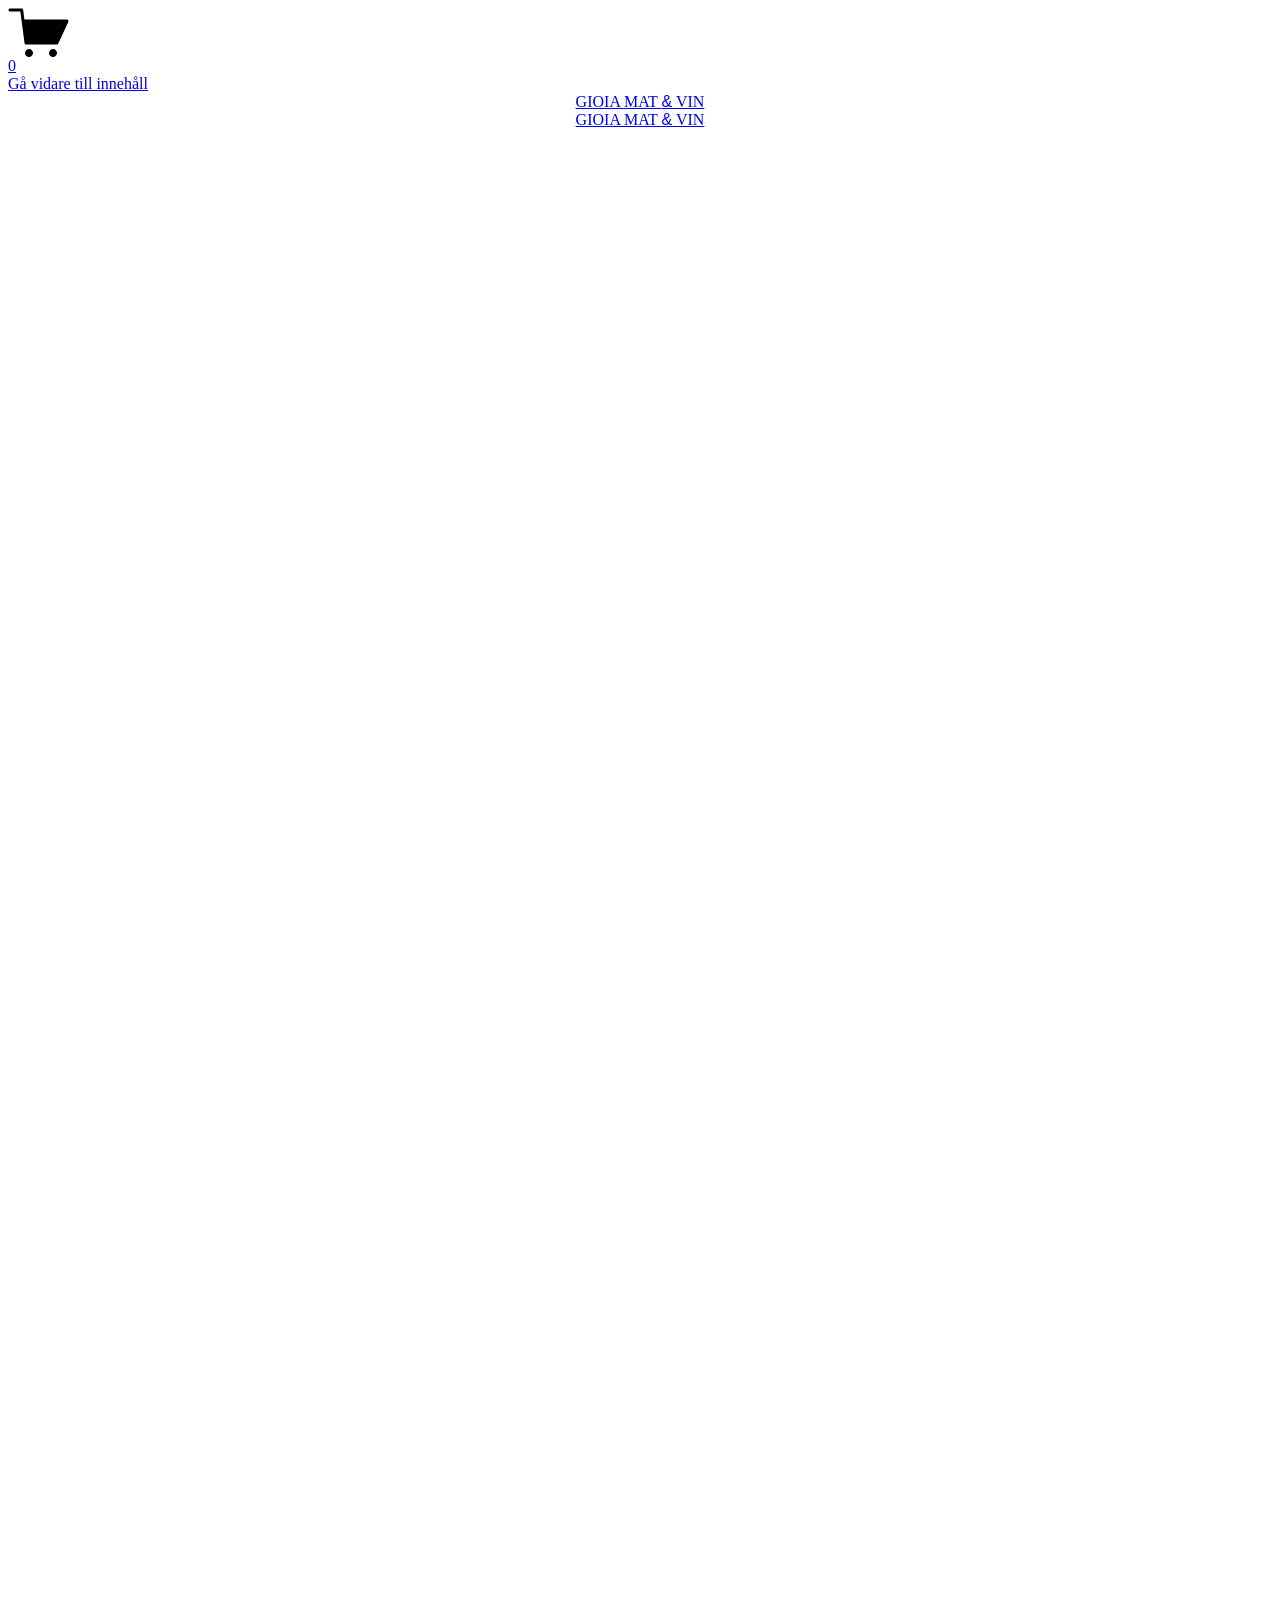
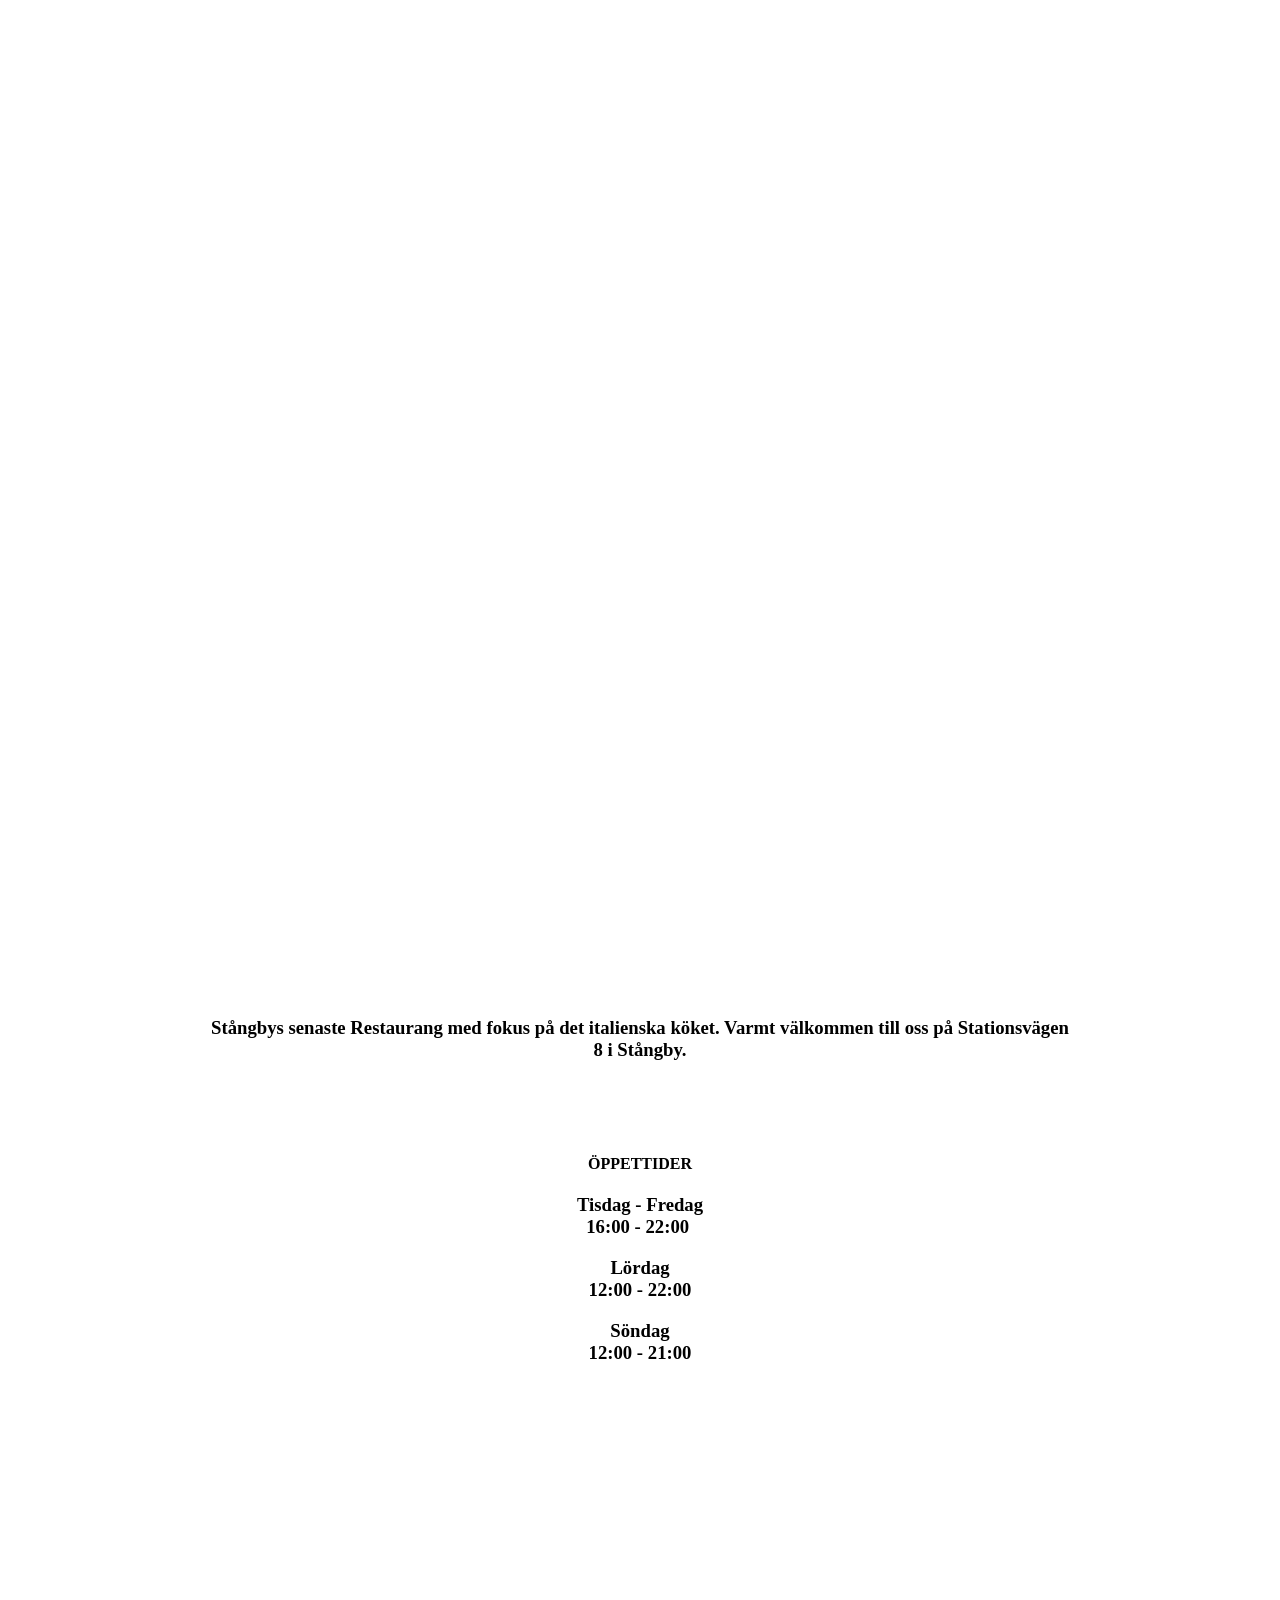
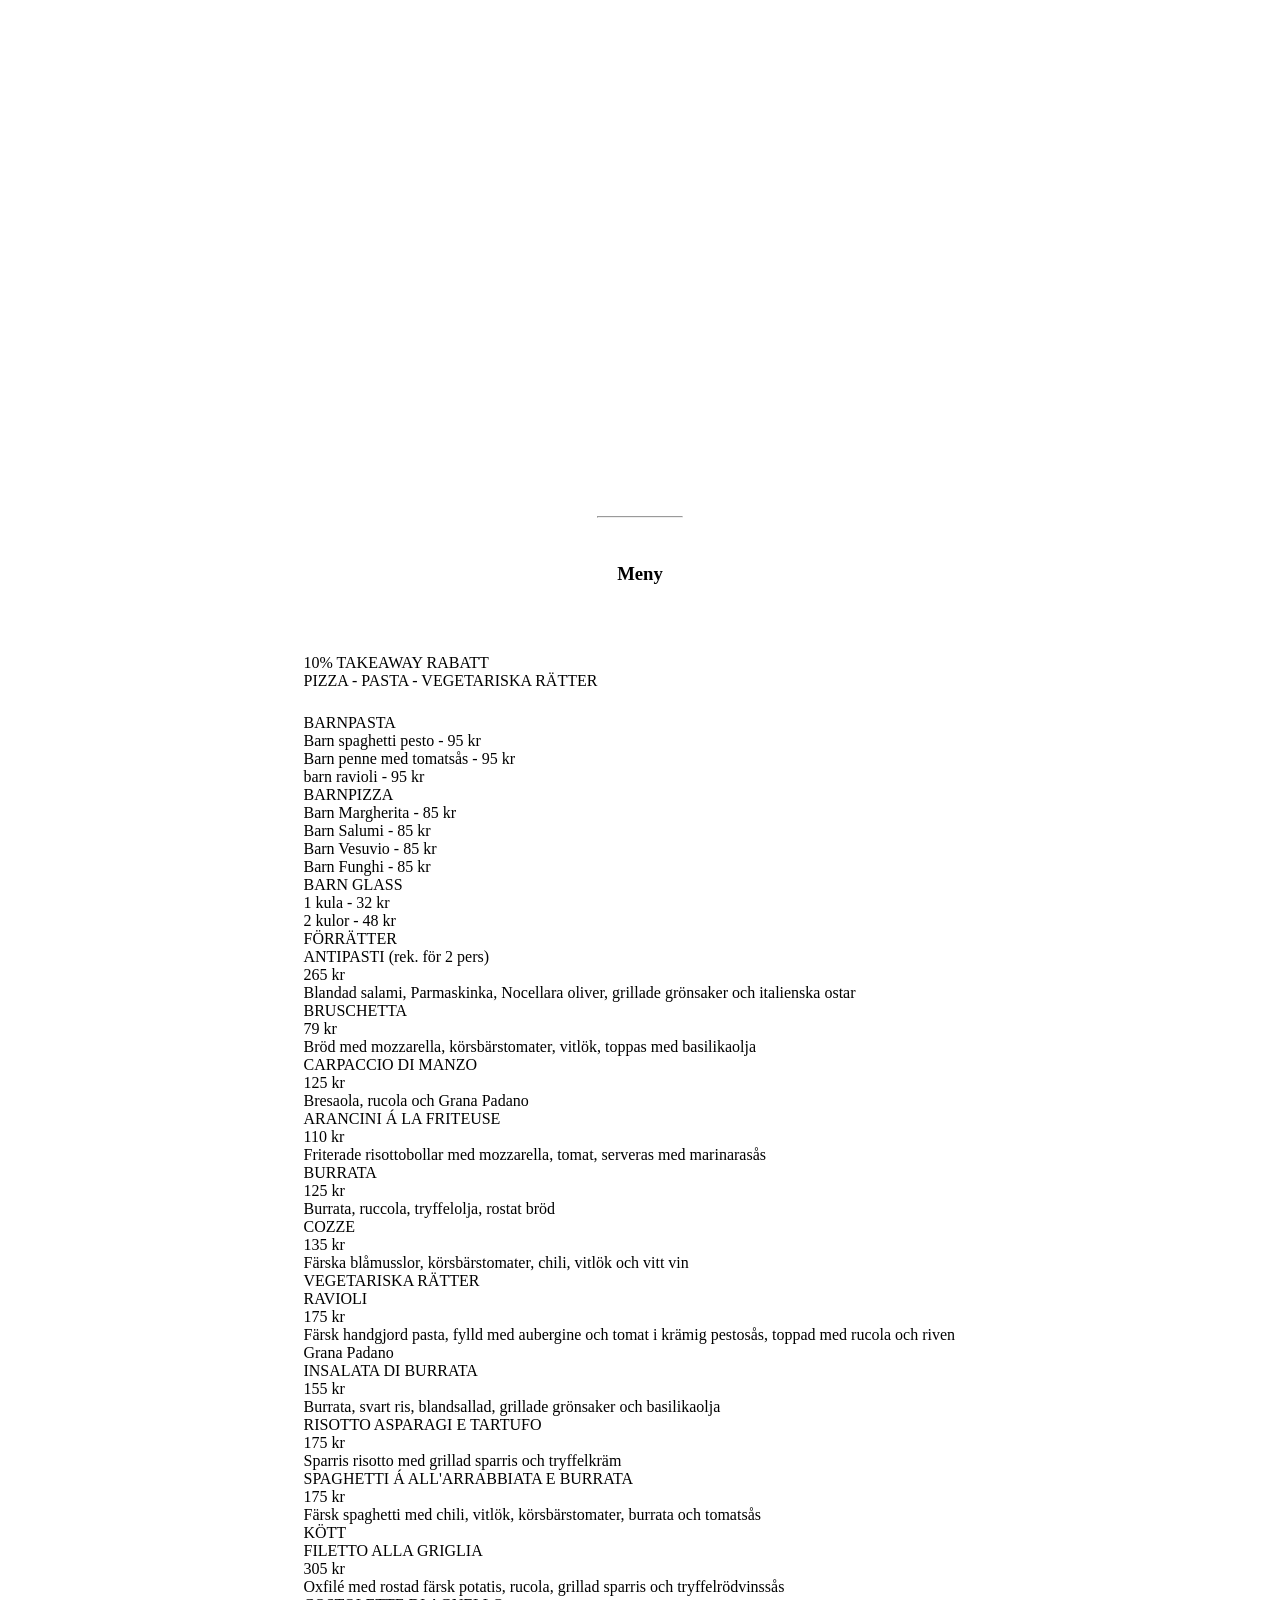
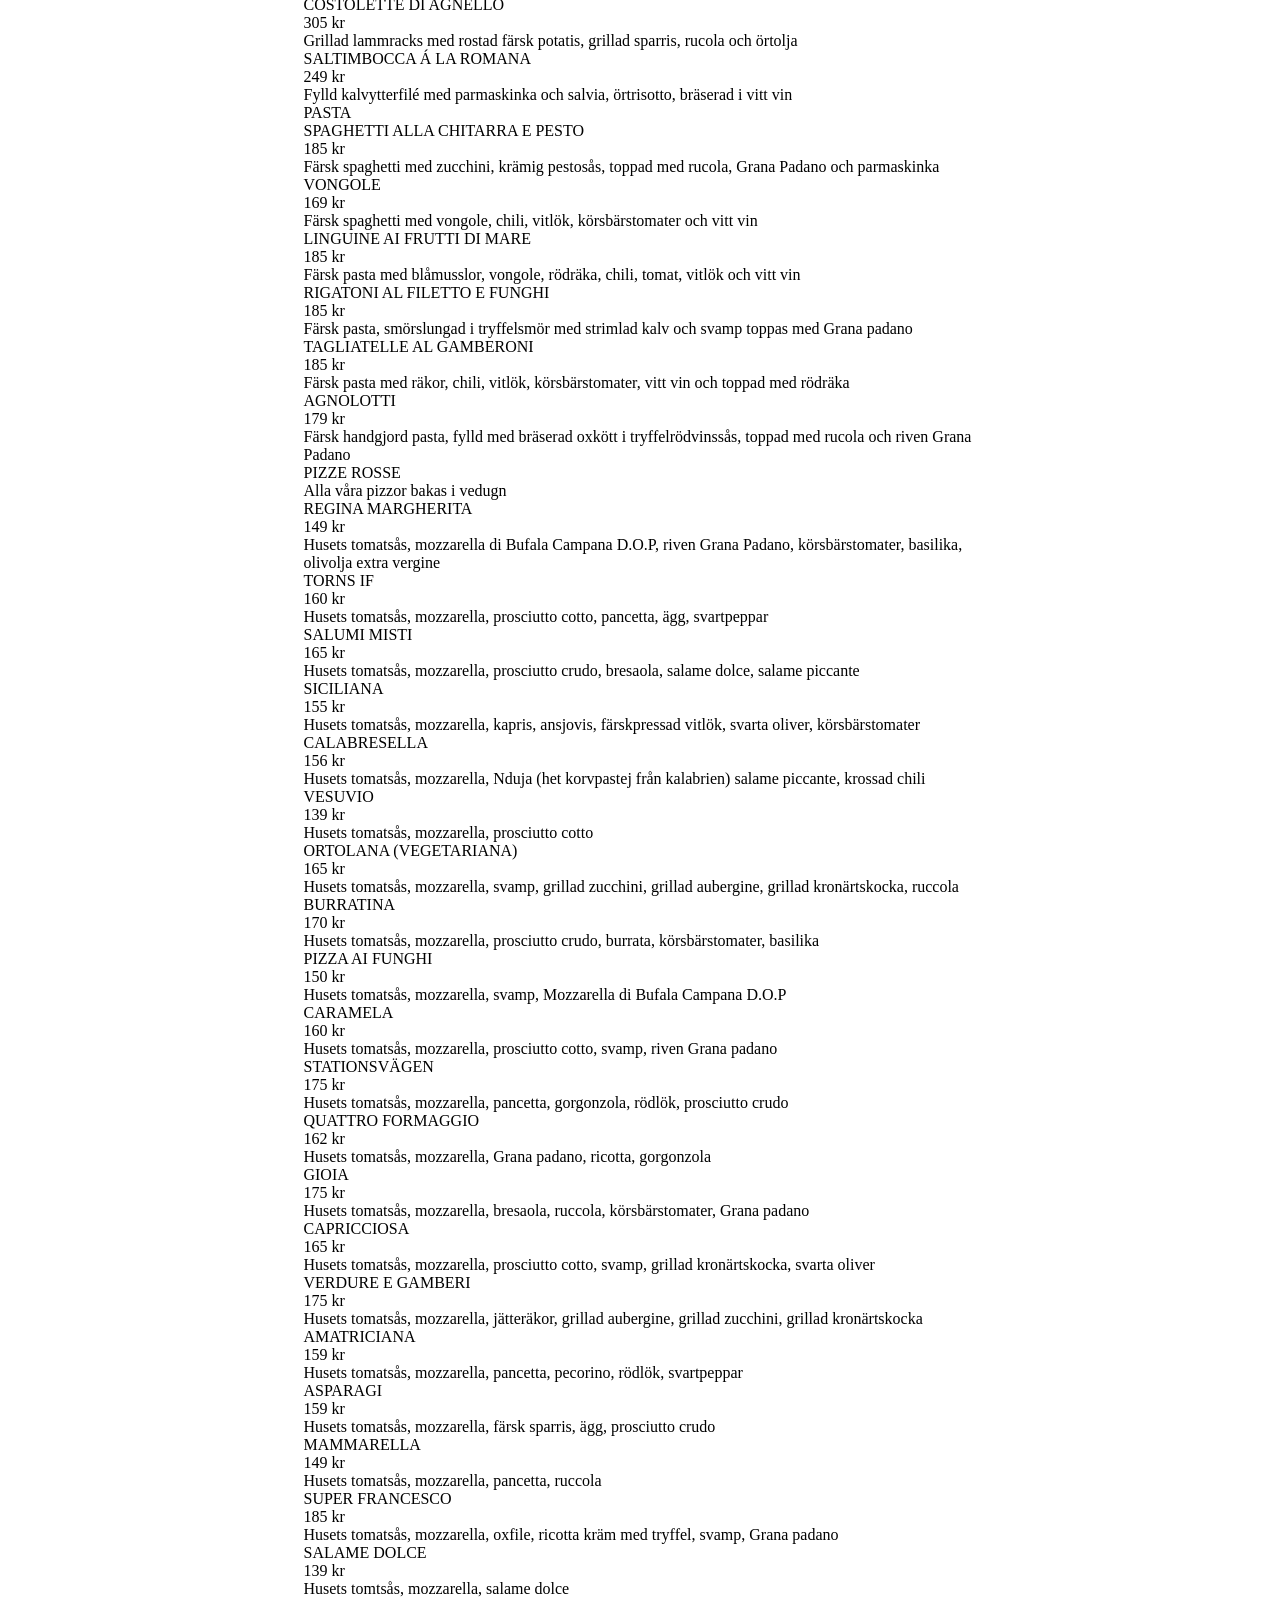
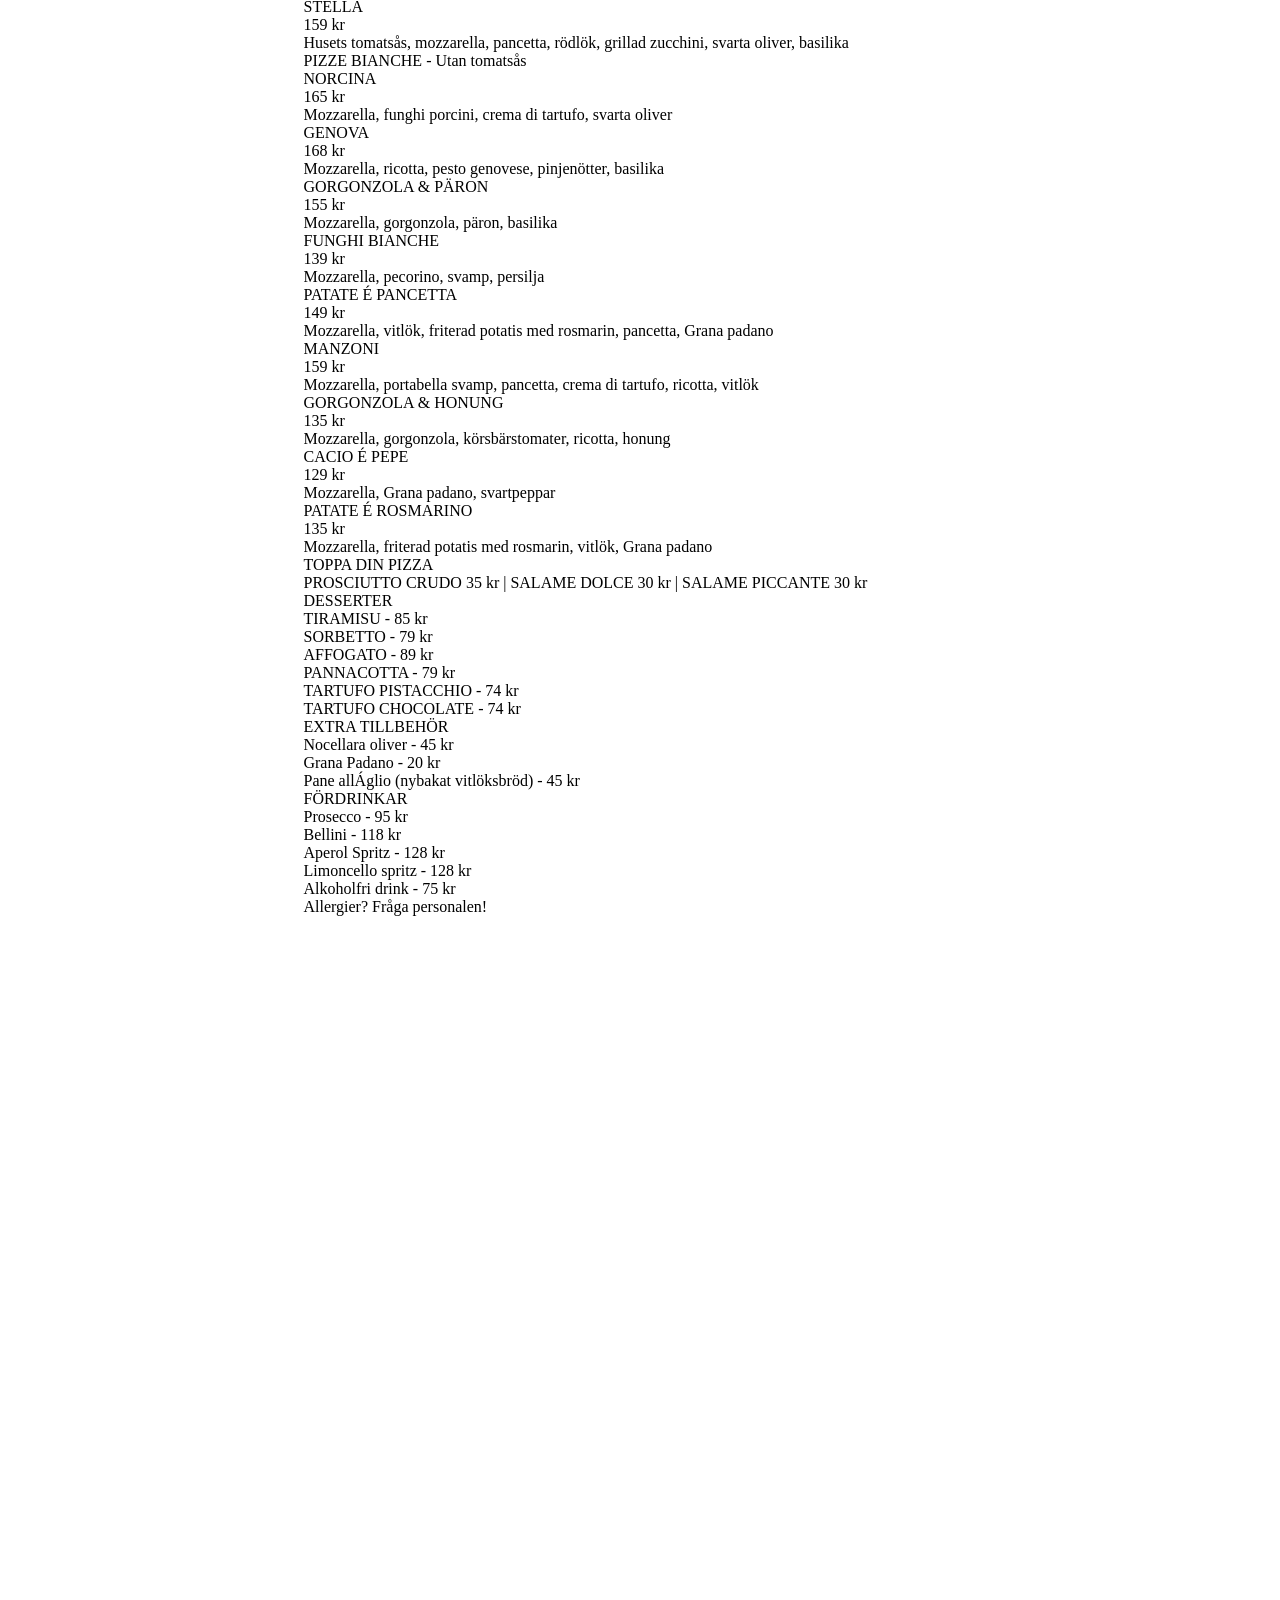
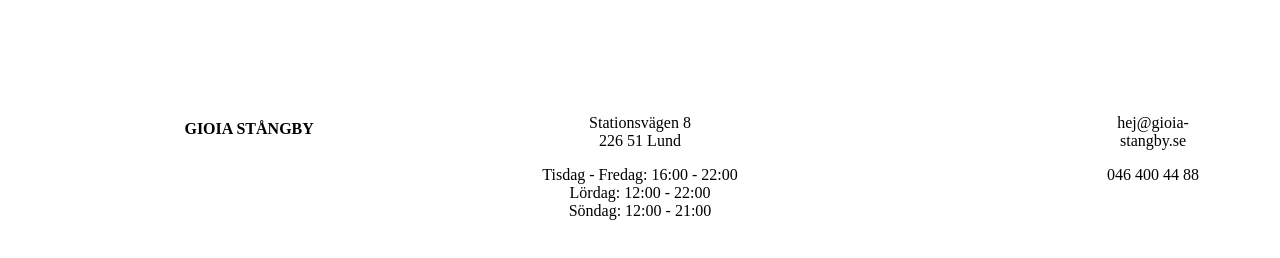
==== commit fd928aaf: "new years update reverted" ====
--- a/index.html
+++ b/index.html
@@ -1253,14 +1253,7 @@
 </style><div class="fluid-engine fe-65e853c0826b107d022db000"><div class="fe-block fe-block-b0c0c4e0d99f53bdf0bc" style="mix-blend-mode: normal;"><div class="sqs-block html-block sqs-block-html" data-blend-mode="NORMAL" data-block-type="2" data-border-radii="{&quot;topLeft&quot;:{&quot;unit&quot;:&quot;px&quot;,&quot;value&quot;:0.0},&quot;topRight&quot;:{&quot;unit&quot;:&quot;px&quot;,&quot;value&quot;:0.0},&quot;bottomLeft&quot;:{&quot;unit&quot;:&quot;px&quot;,&quot;value&quot;:0.0},&quot;bottomRight&quot;:{&quot;unit&quot;:&quot;px&quot;,&quot;value&quot;:0.0}}" id="block-b0c0c4e0d99f53bdf0bc"><div class="sqs-block-content">
 
 <div class="sqs-html-content">
-<h3 style="text-align:center;white-space:pre-wrap;">Stångbys senaste Restaurang med fokus på det italienska köket. Varmt välkommen till oss på Stationsvägen 8 i Stångby.</h3><br /><br /><br /><h4 style="text-align:center;white-space:pre-wrap;">JUL OCH NYÅR - ÖPPETTIDER</h4>
-<h3 style="text-align:center;white-space:pre-wrap;">Mån 22/12 - Ons 24/12<br />STÄNGT</h3>
-<h3 style="text-align:center;white-space:pre-wrap;">Tors 25/12 - Fre 26/12<br />16:00 - 22:00</h3>
-<h3 style="text-align:center;white-space:pre-wrap;">Lör 27/12<br />12:00 - 22:00</h3>
-<h3 style="text-align:center;white-space:pre-wrap;">Sön 28/12<br />12:00 - 21:00</h3>
-<h3 style="text-align:center;white-space:pre-wrap;">Mån 29/12 - Ons 31/12<br />STÄNGT</h3>
-<h3 style="text-align:center;white-space:pre-wrap;">Nyårsdagen 1/1<br />12:00 - 21:00</h3>
-<p style="text-align:center;white-space:pre-wrap;"><br />Vi önskar alla våra gäster God jul och god fortsättning<br /><em>- Enis</em></p>
+<h3 style="text-align:center;white-space:pre-wrap;">Stångbys senaste Restaurang med fokus på det italienska köket. Varmt välkommen till oss på Stationsvägen 8 i Stångby.</h3><br /><br /><br /><h4 style="text-align:center;white-space:pre-wrap;">ÖPPETTIDER</h4><h3 style="text-align:center;white-space:pre-wrap;">Tisdag - Fredag<br />16:00 - 22:00 </h3><h3 style="text-align:center;white-space:pre-wrap;">Lördag<br />12:00 - 22:00</h3><h3 style="text-align:center;white-space:pre-wrap;">Söndag<br />12:00 - 21:00</h3>
 </div>
 
 
@@ -2914,7 +2907,7 @@
 </div></div></div><div class="fe-block fe-block-d21739e98acd8d13cea6" style="mix-blend-mode: normal;"><div class="sqs-block html-block sqs-block-html" data-blend-mode="NORMAL" data-block-type="2" data-border-radii="{&quot;topLeft&quot;:{&quot;unit&quot;:&quot;px&quot;,&quot;value&quot;:0.0},&quot;topRight&quot;:{&quot;unit&quot;:&quot;px&quot;,&quot;value&quot;:0.0},&quot;bottomLeft&quot;:{&quot;unit&quot;:&quot;px&quot;,&quot;value&quot;:0.0},&quot;bottomRight&quot;:{&quot;unit&quot;:&quot;px&quot;,&quot;value&quot;:0.0}}" id="block-d21739e98acd8d13cea6"><div class="sqs-block-content">
 
 <div class="sqs-html-content">
-<p style="text-align:center;white-space:pre-wrap;" class="sqsrte-small">Stationsvägen 8<br>226 51 Lund</p><p style="text-align:center;white-space:pre-wrap;" class="sqsrte-small"><strong>Jul och Nyår - Öppettider:</strong><br>Mån 22/12 - Ons 24/12: STÄNGT<br>Tors 25/12 - Fre 26/12: 16:00 - 22:00<br>Lör 27/12: 12:00 - 22:00<br>Sön 28/12: 12:00 - 21:00<br>Mån 29/12 - Ons 31/12: STÄNGT<br>Nyårsdagen 1/1: 12:00 - 21:00</p>
+<p style="text-align:center;white-space:pre-wrap;" class="sqsrte-small">Stationsvägen 8<br>226 51 Lund</p><p style="text-align:center;white-space:pre-wrap;" class="sqsrte-small">Tisdag - Fredag: 16:00 - 22:00<br>Lördag: 12:00 - 22:00<br>Söndag: 12:00 - 21:00</p>
 </div>
 
 
@@ -2989,4 +2982,4 @@
 
 
 
-<div id="yui3-css-stamp" style="position: absolute !important; visibility: hidden !important"></div></body></html>+<div id="yui3-css-stamp" style="position: absolute !important; visibility: hidden !important"></div></body></html>
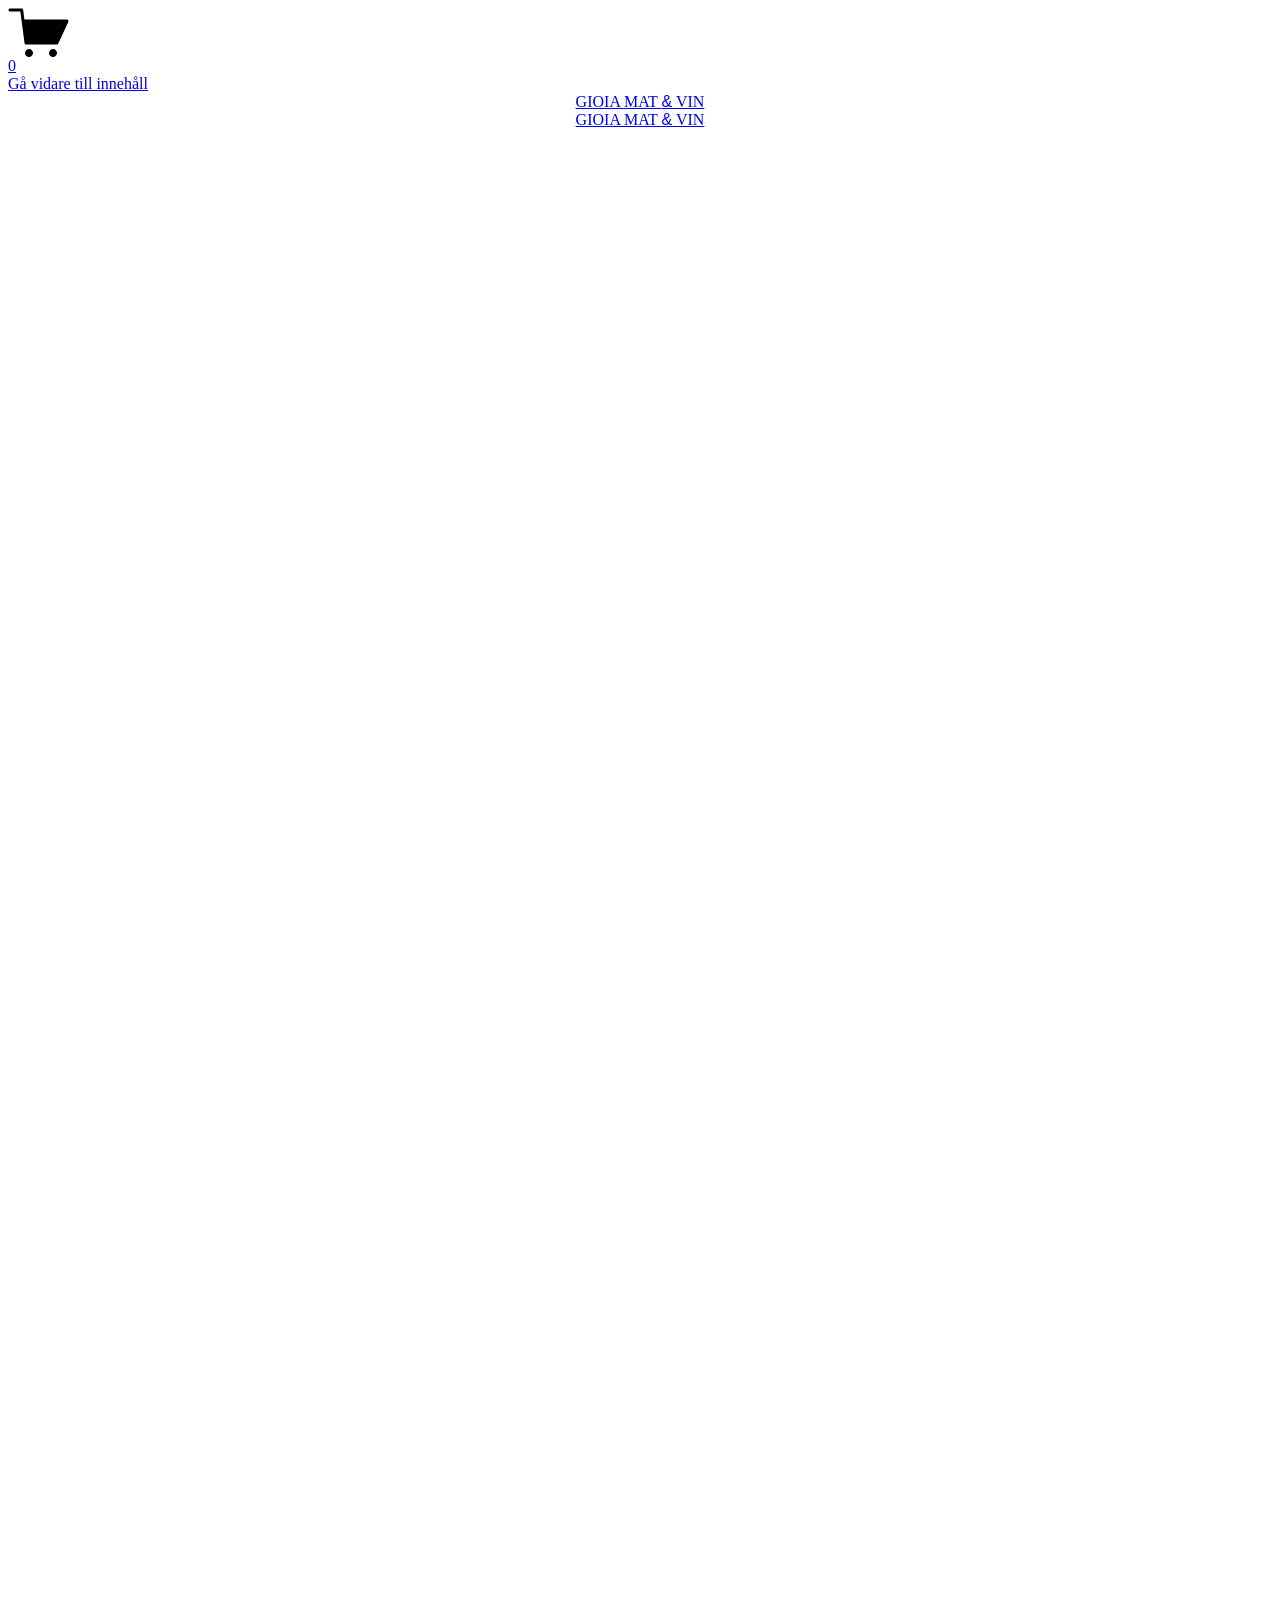
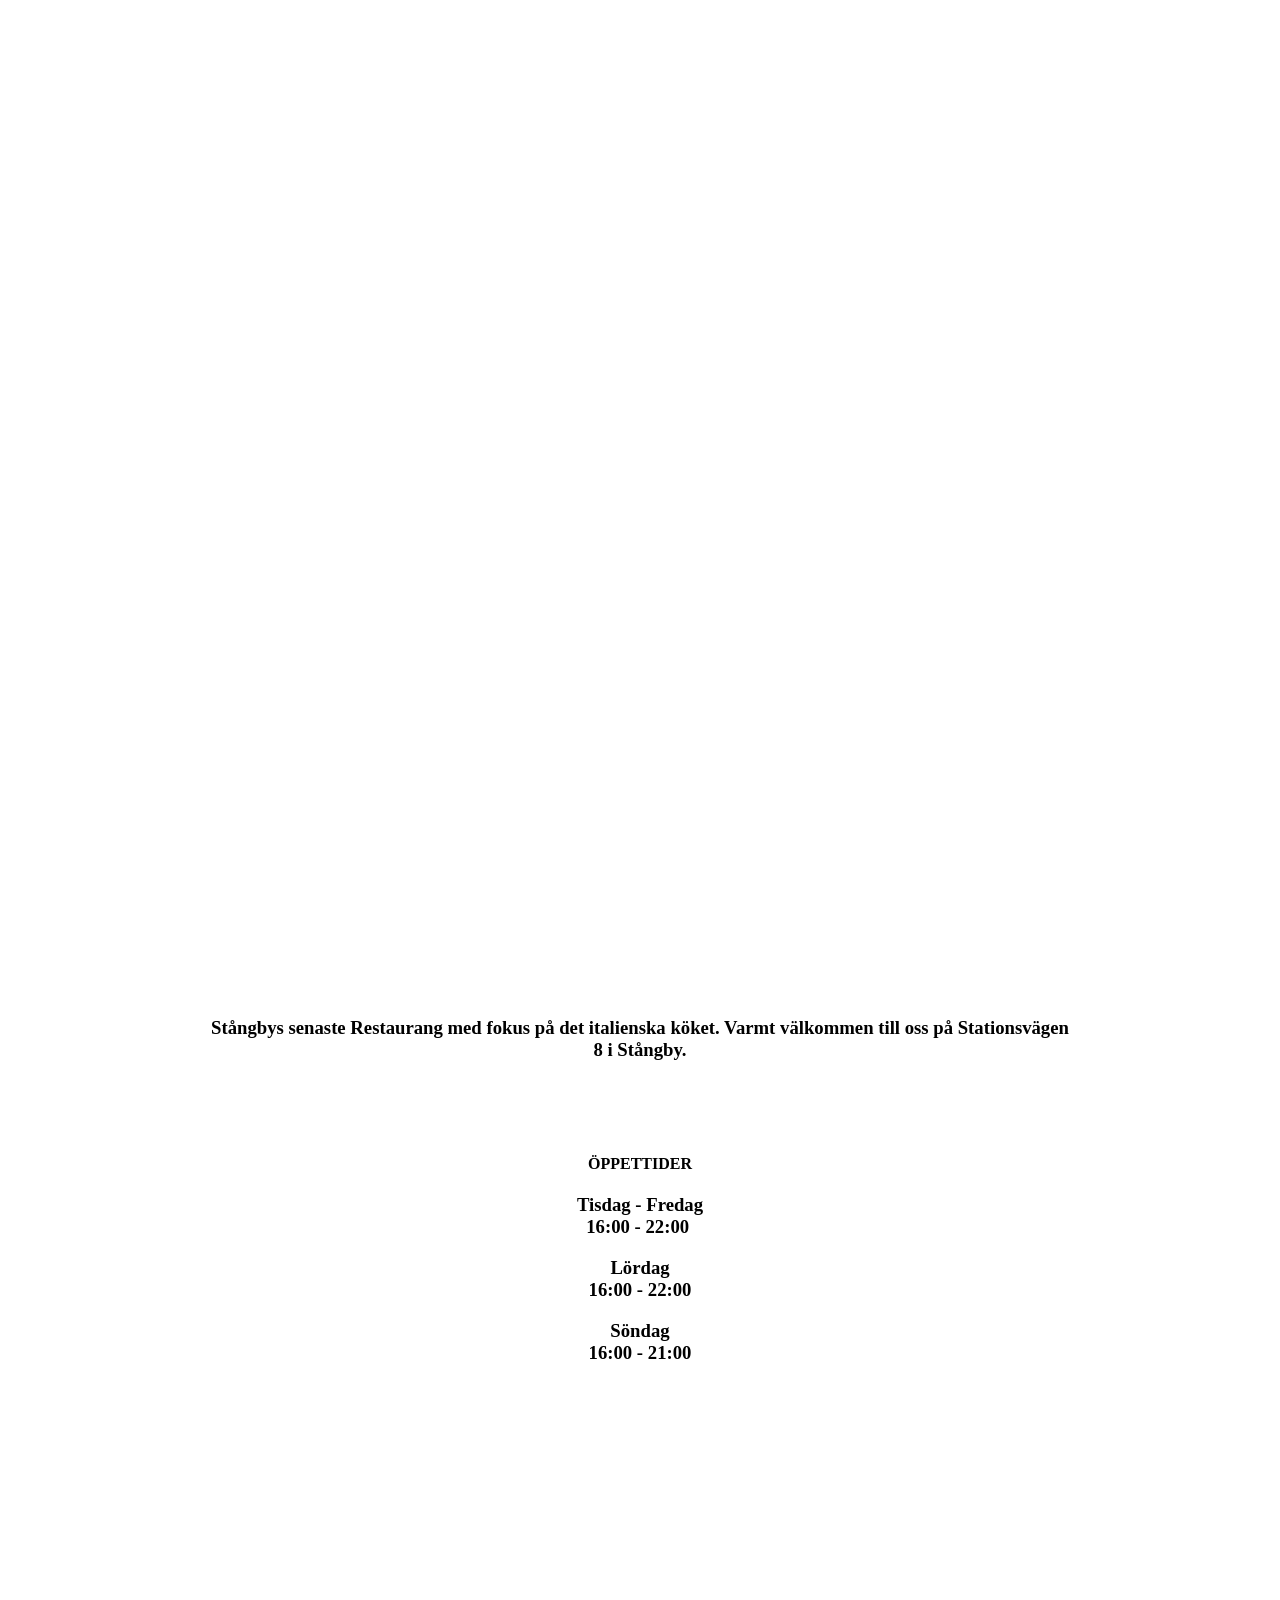
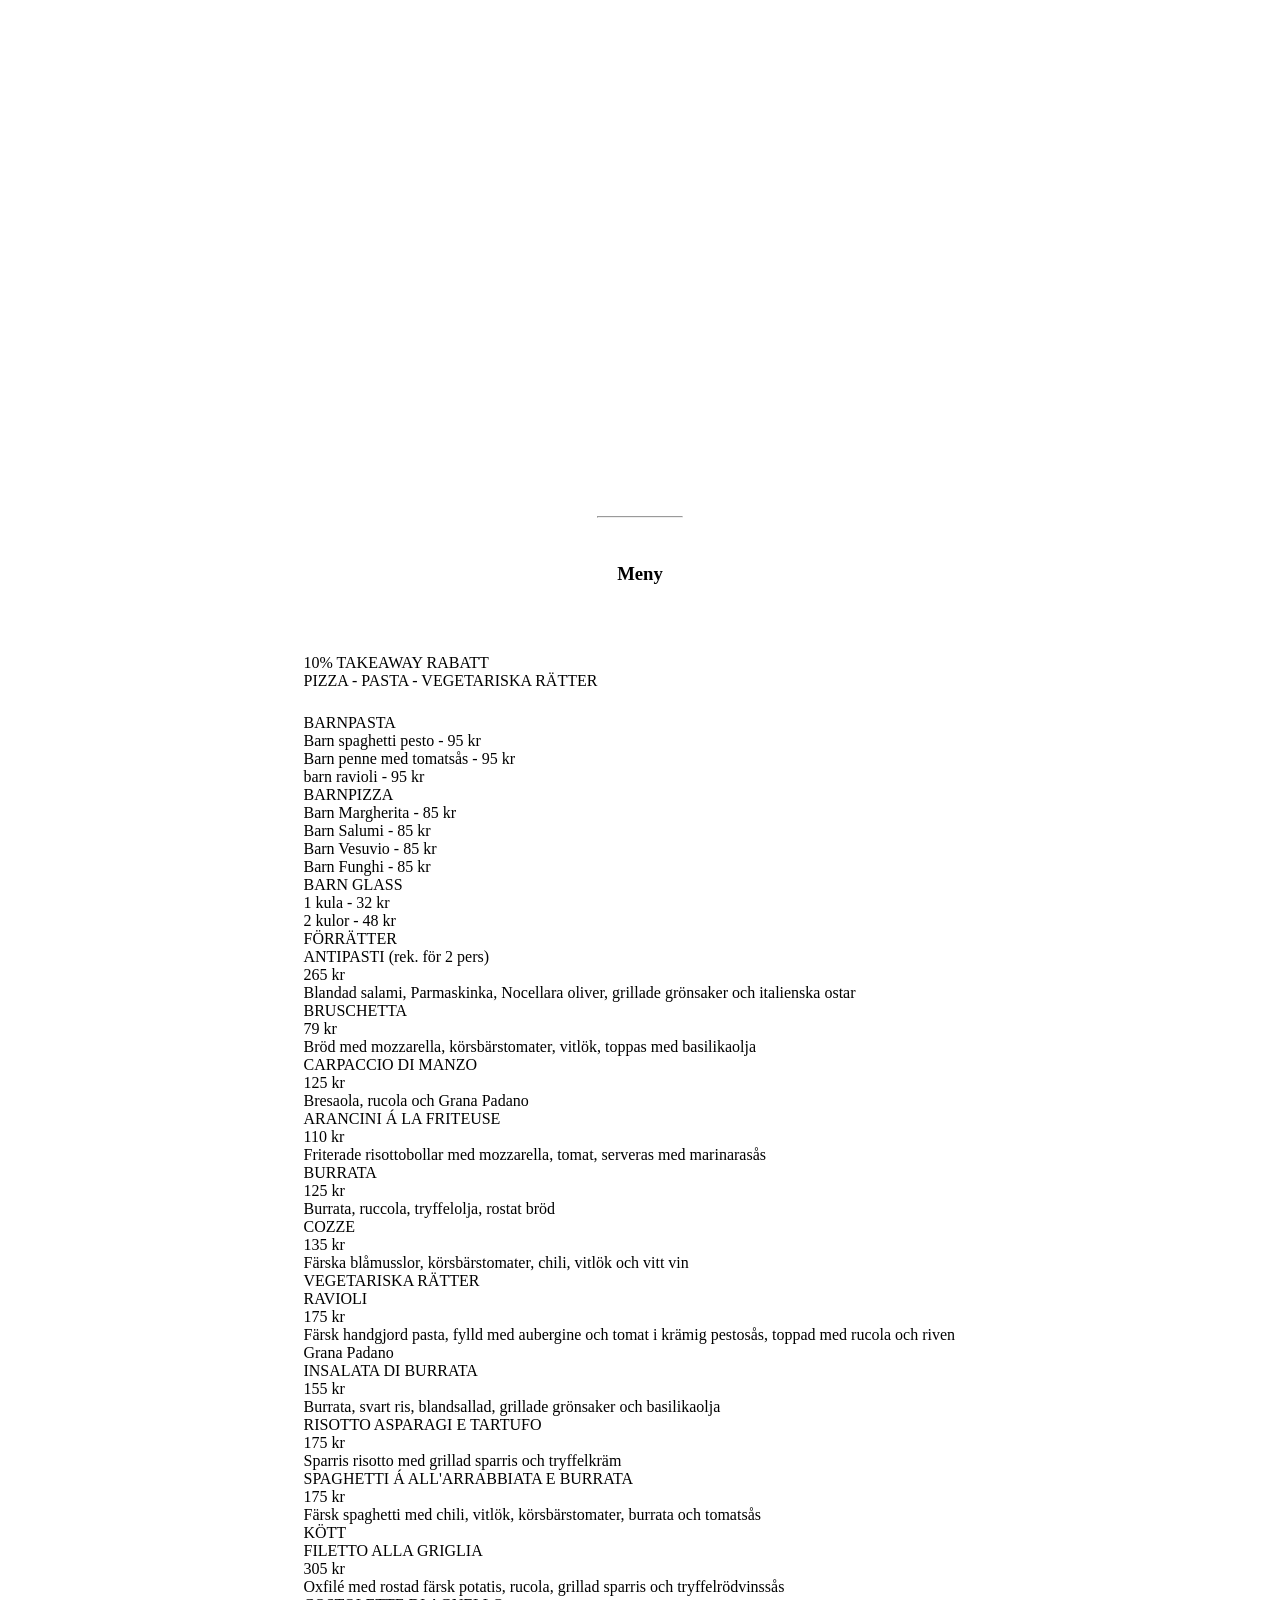
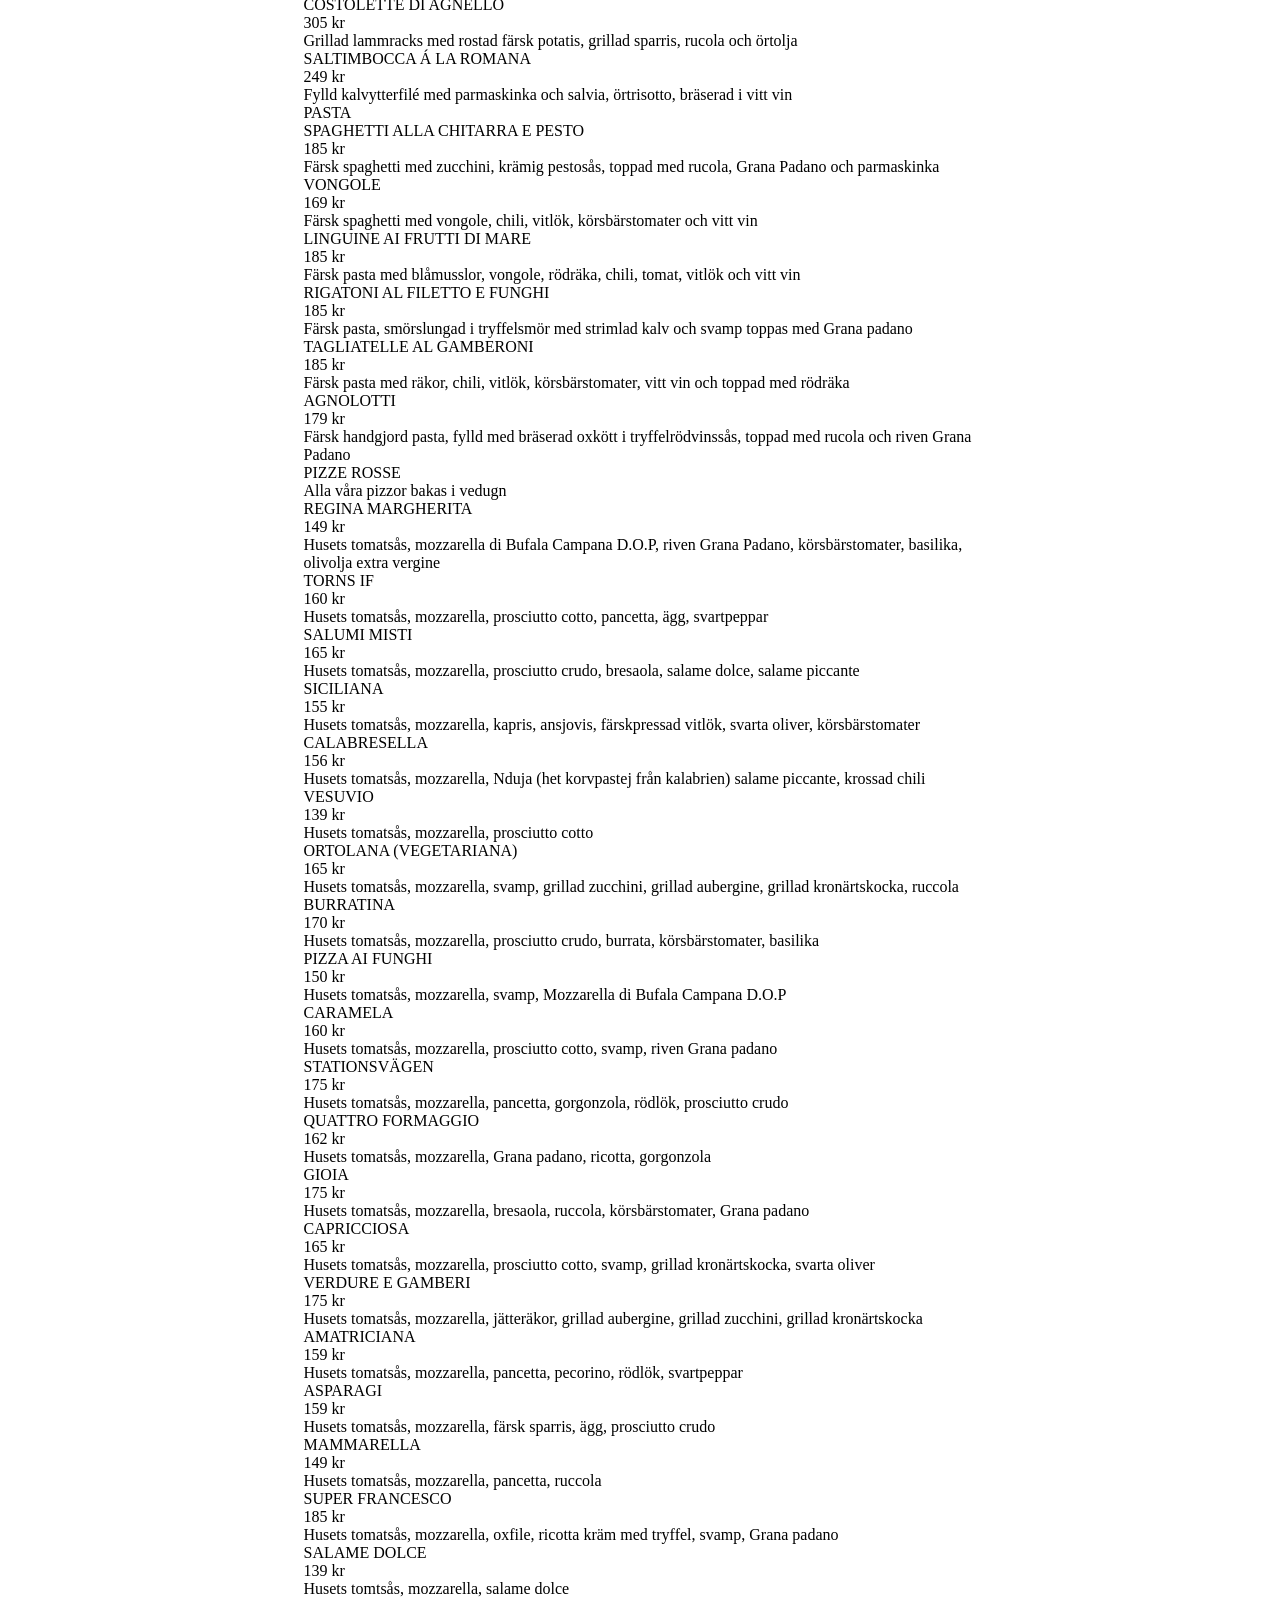
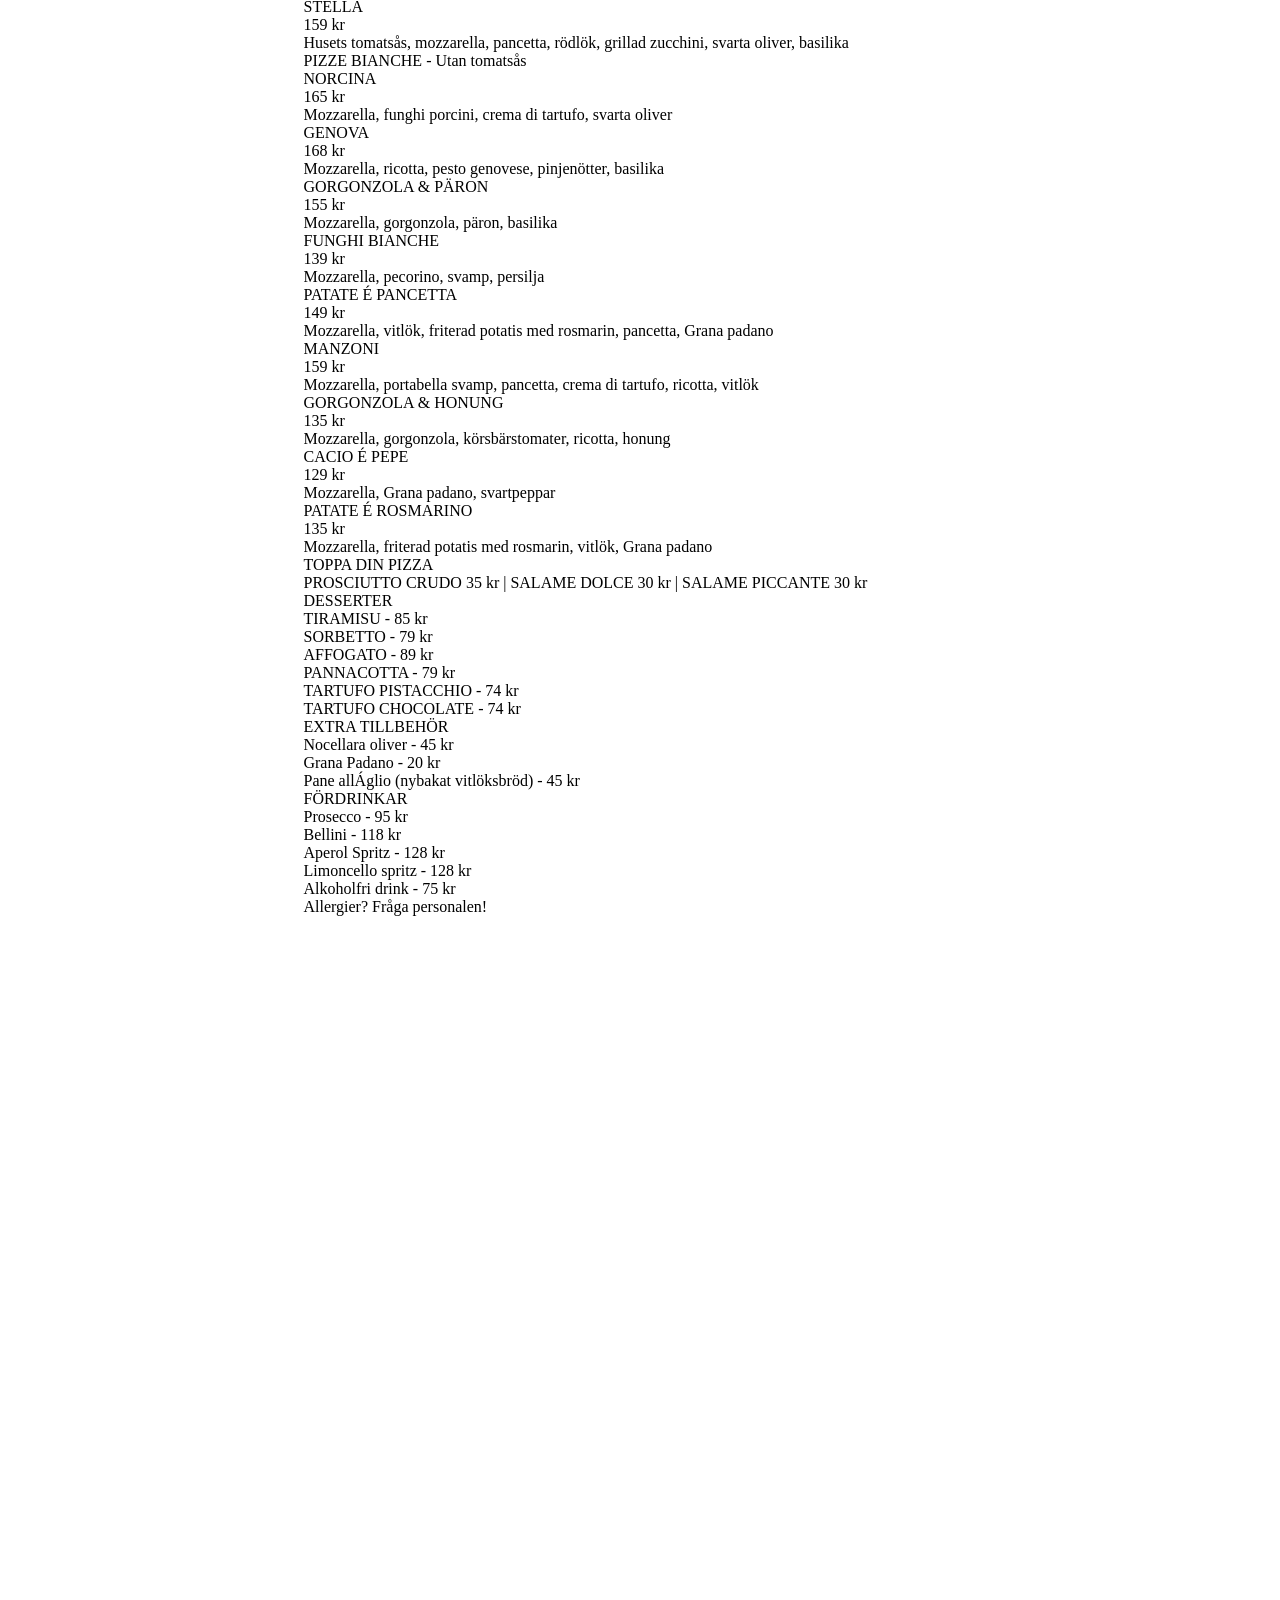
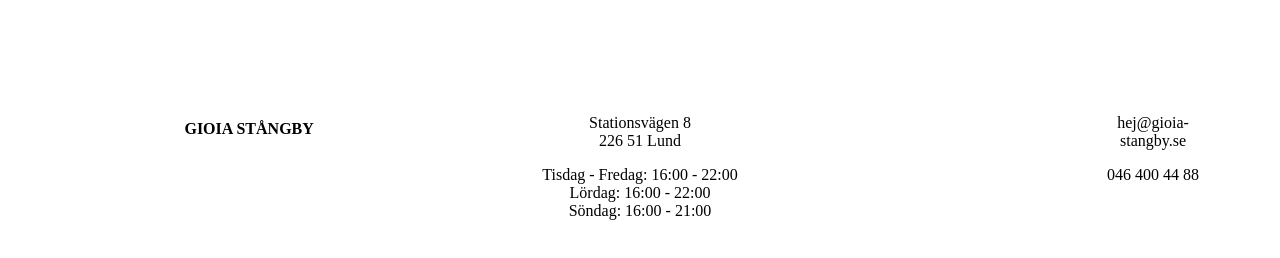
==== commit 73e1077c: "update" ====
--- a/index.html
+++ b/index.html
@@ -1253,7 +1253,7 @@
 </style><div class="fluid-engine fe-65e853c0826b107d022db000"><div class="fe-block fe-block-b0c0c4e0d99f53bdf0bc" style="mix-blend-mode: normal;"><div class="sqs-block html-block sqs-block-html" data-blend-mode="NORMAL" data-block-type="2" data-border-radii="{&quot;topLeft&quot;:{&quot;unit&quot;:&quot;px&quot;,&quot;value&quot;:0.0},&quot;topRight&quot;:{&quot;unit&quot;:&quot;px&quot;,&quot;value&quot;:0.0},&quot;bottomLeft&quot;:{&quot;unit&quot;:&quot;px&quot;,&quot;value&quot;:0.0},&quot;bottomRight&quot;:{&quot;unit&quot;:&quot;px&quot;,&quot;value&quot;:0.0}}" id="block-b0c0c4e0d99f53bdf0bc"><div class="sqs-block-content">
 
 <div class="sqs-html-content">
-<h3 style="text-align:center;white-space:pre-wrap;">Stångbys senaste Restaurang med fokus på det italienska köket. Varmt välkommen till oss på Stationsvägen 8 i Stångby.</h3><br /><br /><br /><h4 style="text-align:center;white-space:pre-wrap;">ÖPPETTIDER</h4><h3 style="text-align:center;white-space:pre-wrap;">Tisdag - Fredag<br />16:00 - 22:00 </h3><h3 style="text-align:center;white-space:pre-wrap;">Lördag<br />12:00 - 22:00</h3><h3 style="text-align:center;white-space:pre-wrap;">Söndag<br />12:00 - 21:00</h3>
+<h3 style="text-align:center;white-space:pre-wrap;">Stångbys senaste Restaurang med fokus på det italienska köket. Varmt välkommen till oss på Stationsvägen 8 i Stångby.</h3><br /><br /><br /><h4 style="text-align:center;white-space:pre-wrap;">ÖPPETTIDER</h4><h3 style="text-align:center;white-space:pre-wrap;">Tisdag - Fredag<br />16:00 - 22:00 </h3><h3 style="text-align:center;white-space:pre-wrap;">Lördag<br />16:00 - 22:00</h3><h3 style="text-align:center;white-space:pre-wrap;">Söndag<br />16:00 - 21:00</h3>
 </div>
 
 
@@ -2907,7 +2907,7 @@
 </div></div></div><div class="fe-block fe-block-d21739e98acd8d13cea6" style="mix-blend-mode: normal;"><div class="sqs-block html-block sqs-block-html" data-blend-mode="NORMAL" data-block-type="2" data-border-radii="{&quot;topLeft&quot;:{&quot;unit&quot;:&quot;px&quot;,&quot;value&quot;:0.0},&quot;topRight&quot;:{&quot;unit&quot;:&quot;px&quot;,&quot;value&quot;:0.0},&quot;bottomLeft&quot;:{&quot;unit&quot;:&quot;px&quot;,&quot;value&quot;:0.0},&quot;bottomRight&quot;:{&quot;unit&quot;:&quot;px&quot;,&quot;value&quot;:0.0}}" id="block-d21739e98acd8d13cea6"><div class="sqs-block-content">
 
 <div class="sqs-html-content">
-<p style="text-align:center;white-space:pre-wrap;" class="sqsrte-small">Stationsvägen 8<br>226 51 Lund</p><p style="text-align:center;white-space:pre-wrap;" class="sqsrte-small">Tisdag - Fredag: 16:00 - 22:00<br>Lördag: 12:00 - 22:00<br>Söndag: 12:00 - 21:00</p>
+<p style="text-align:center;white-space:pre-wrap;" class="sqsrte-small">Stationsvägen 8<br>226 51 Lund</p><p style="text-align:center;white-space:pre-wrap;" class="sqsrte-small">Tisdag - Fredag: 16:00 - 22:00<br>Lördag: 16:00 - 22:00<br>Söndag: 16:00 - 21:00</p>
 </div>
 
 
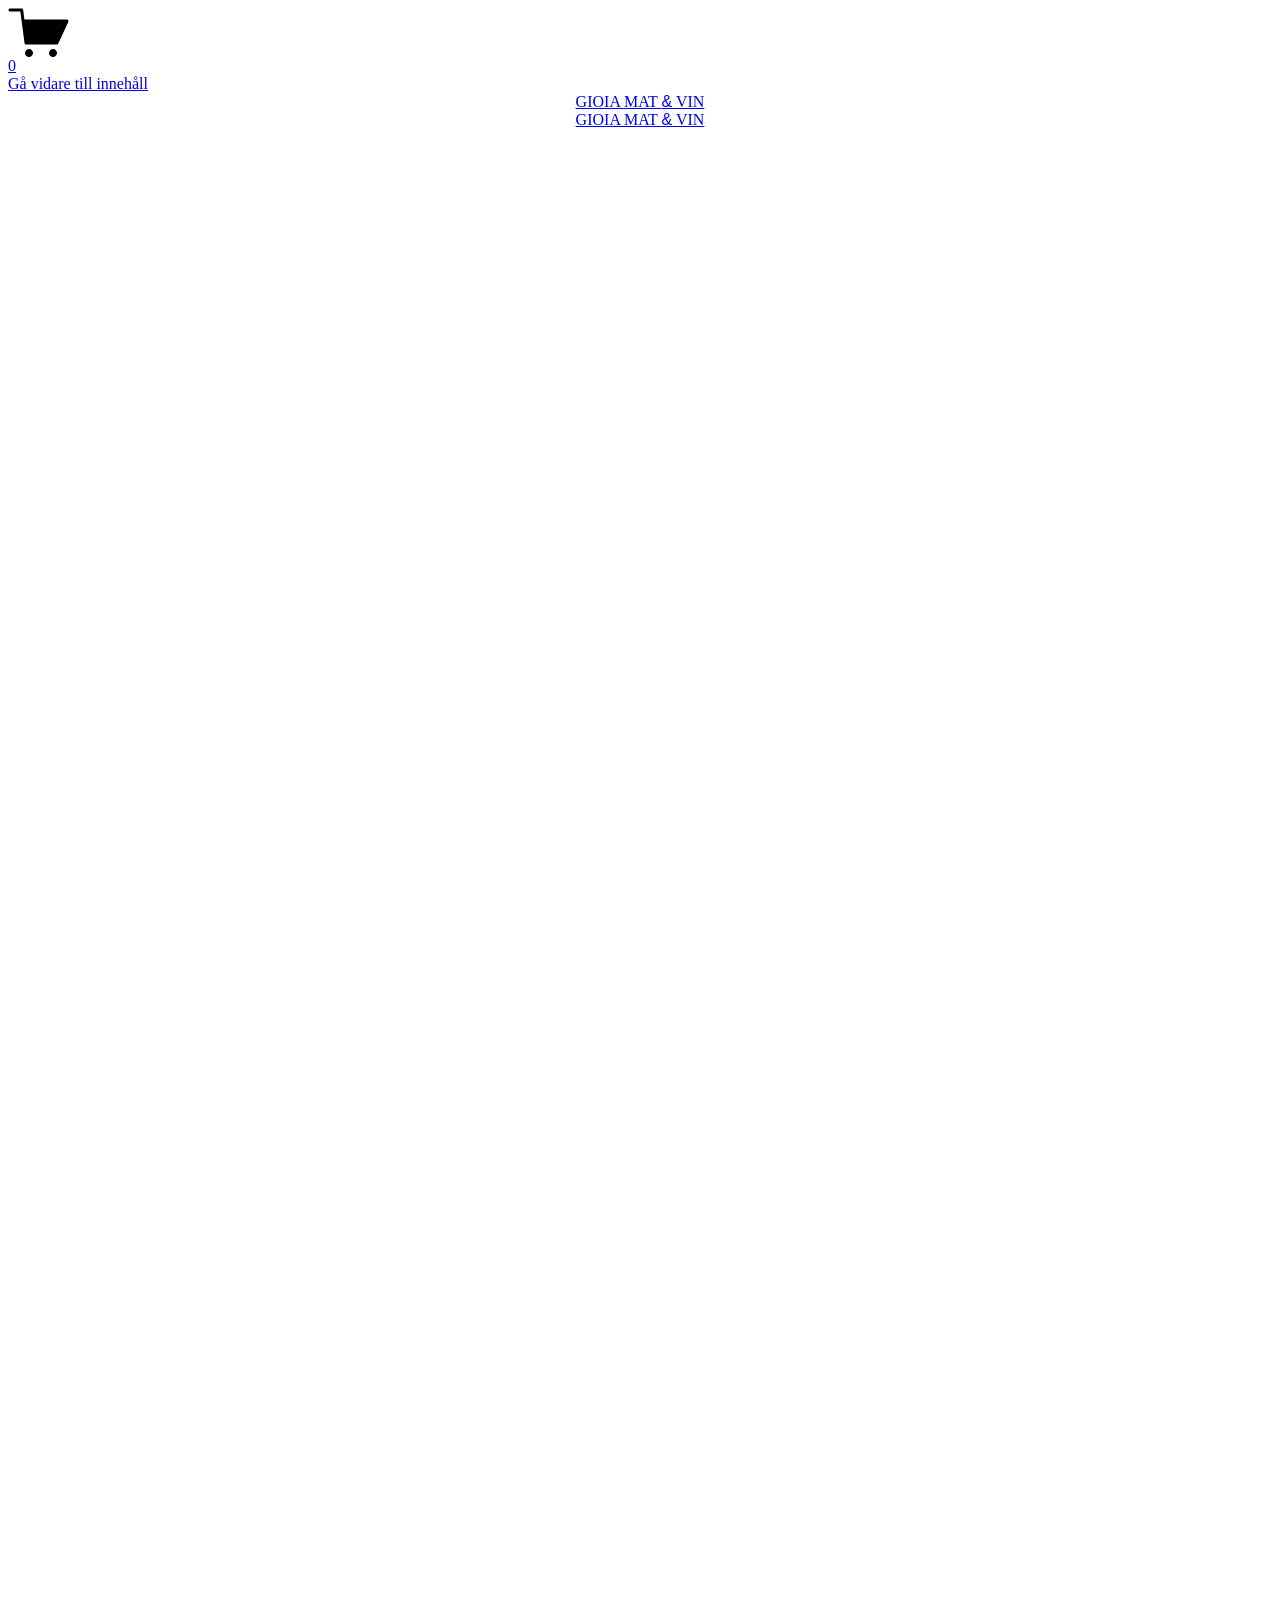
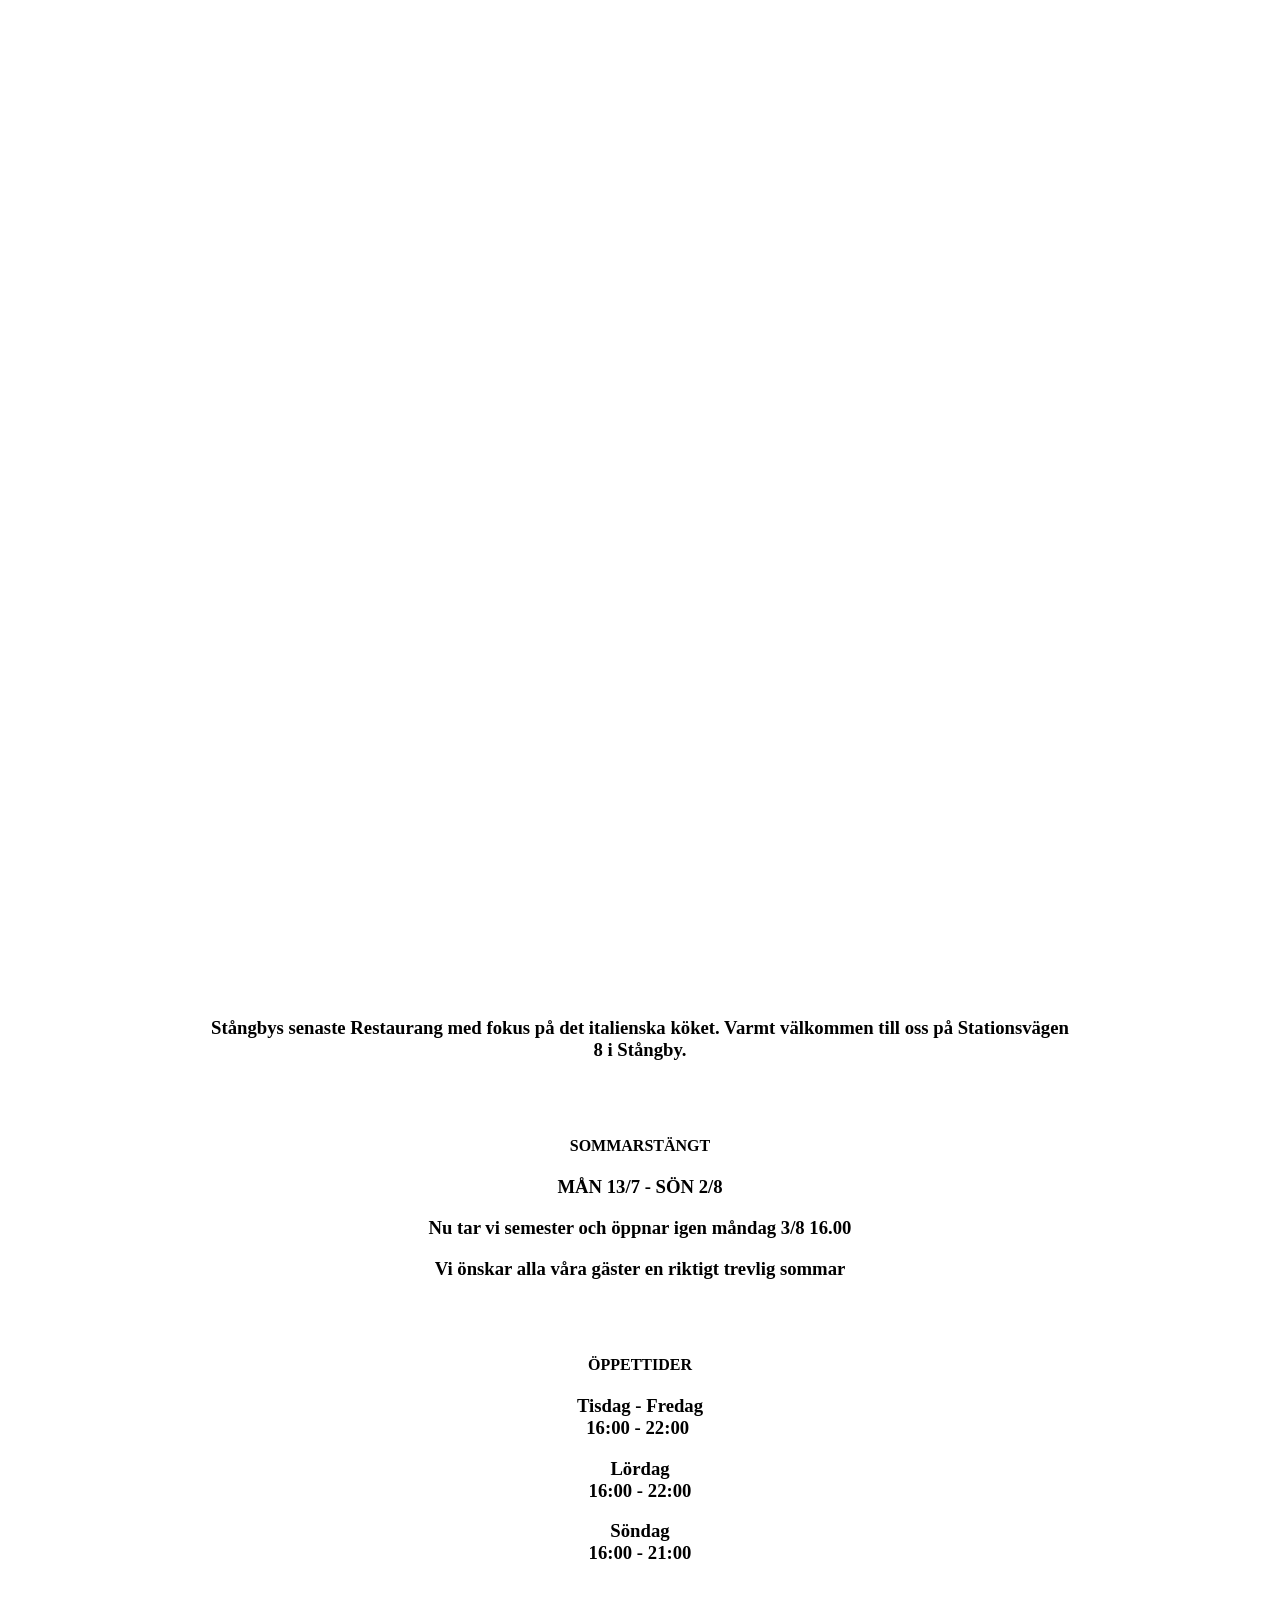
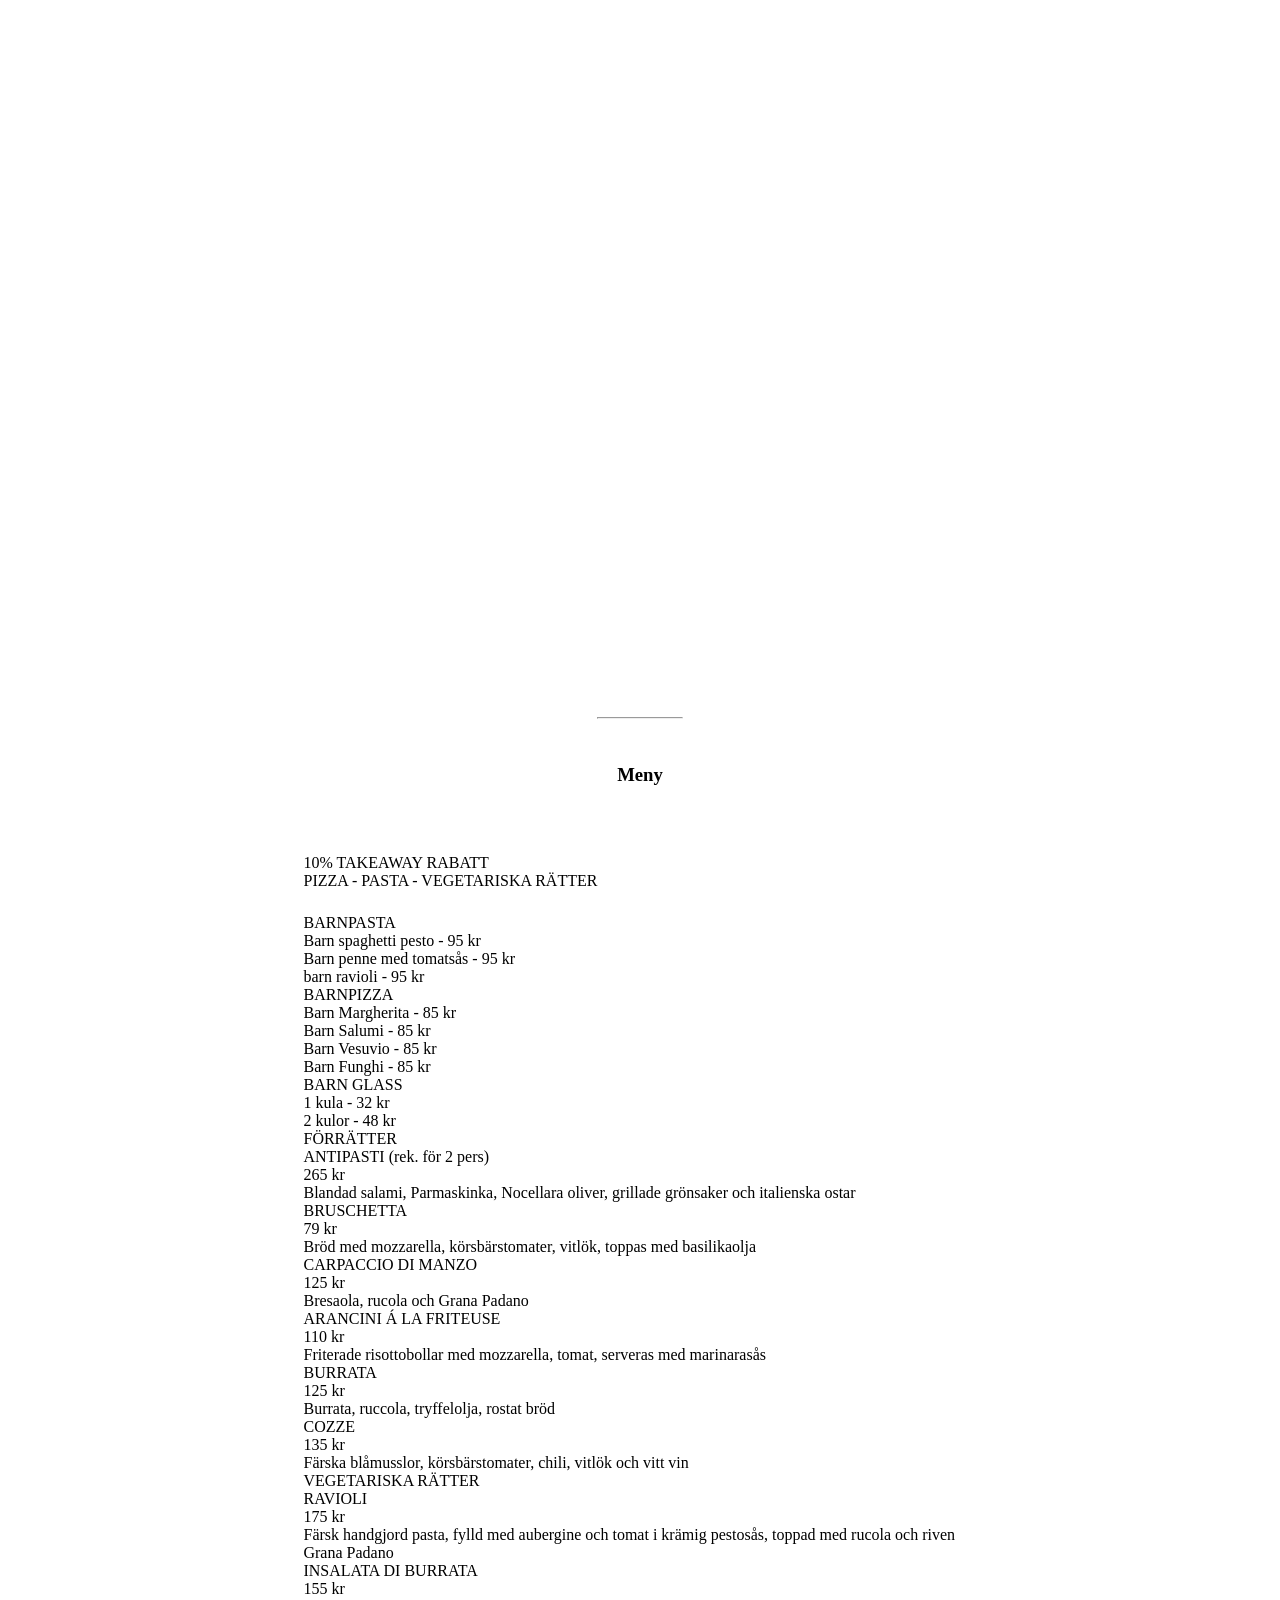
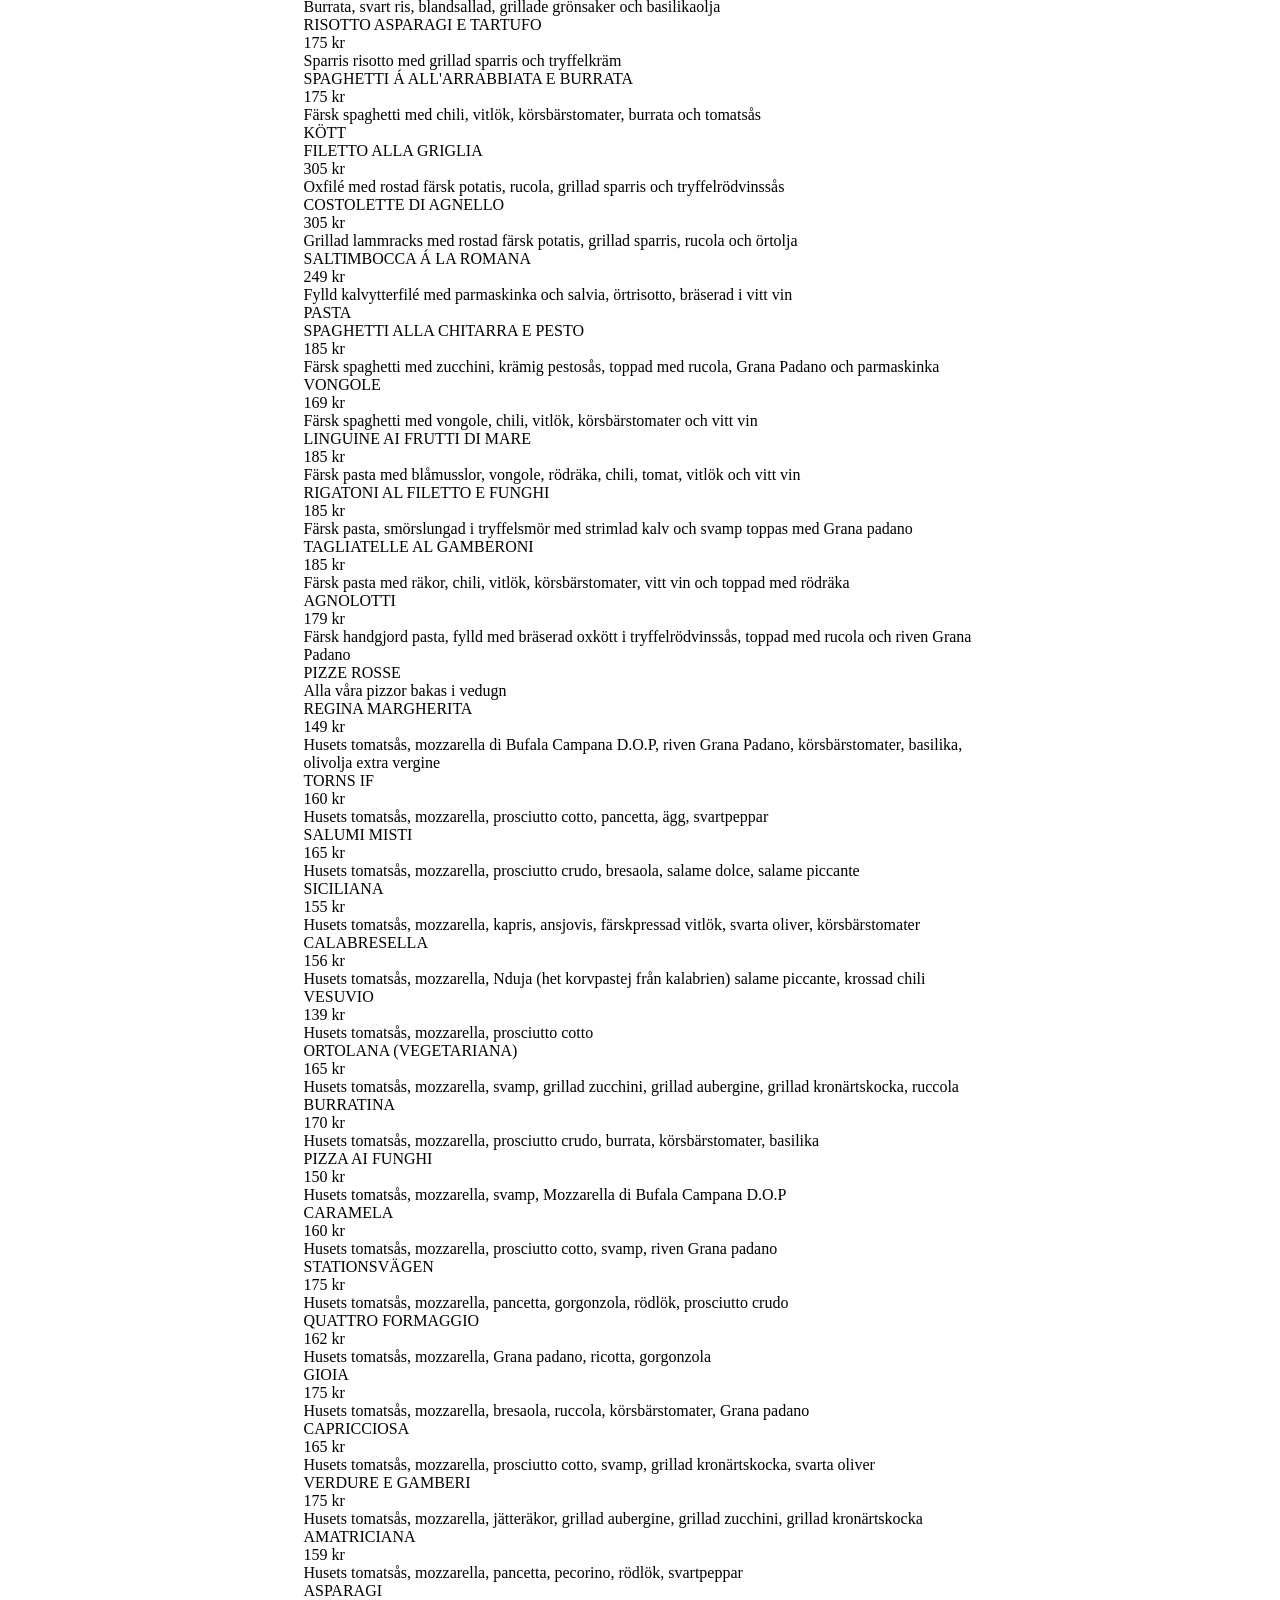
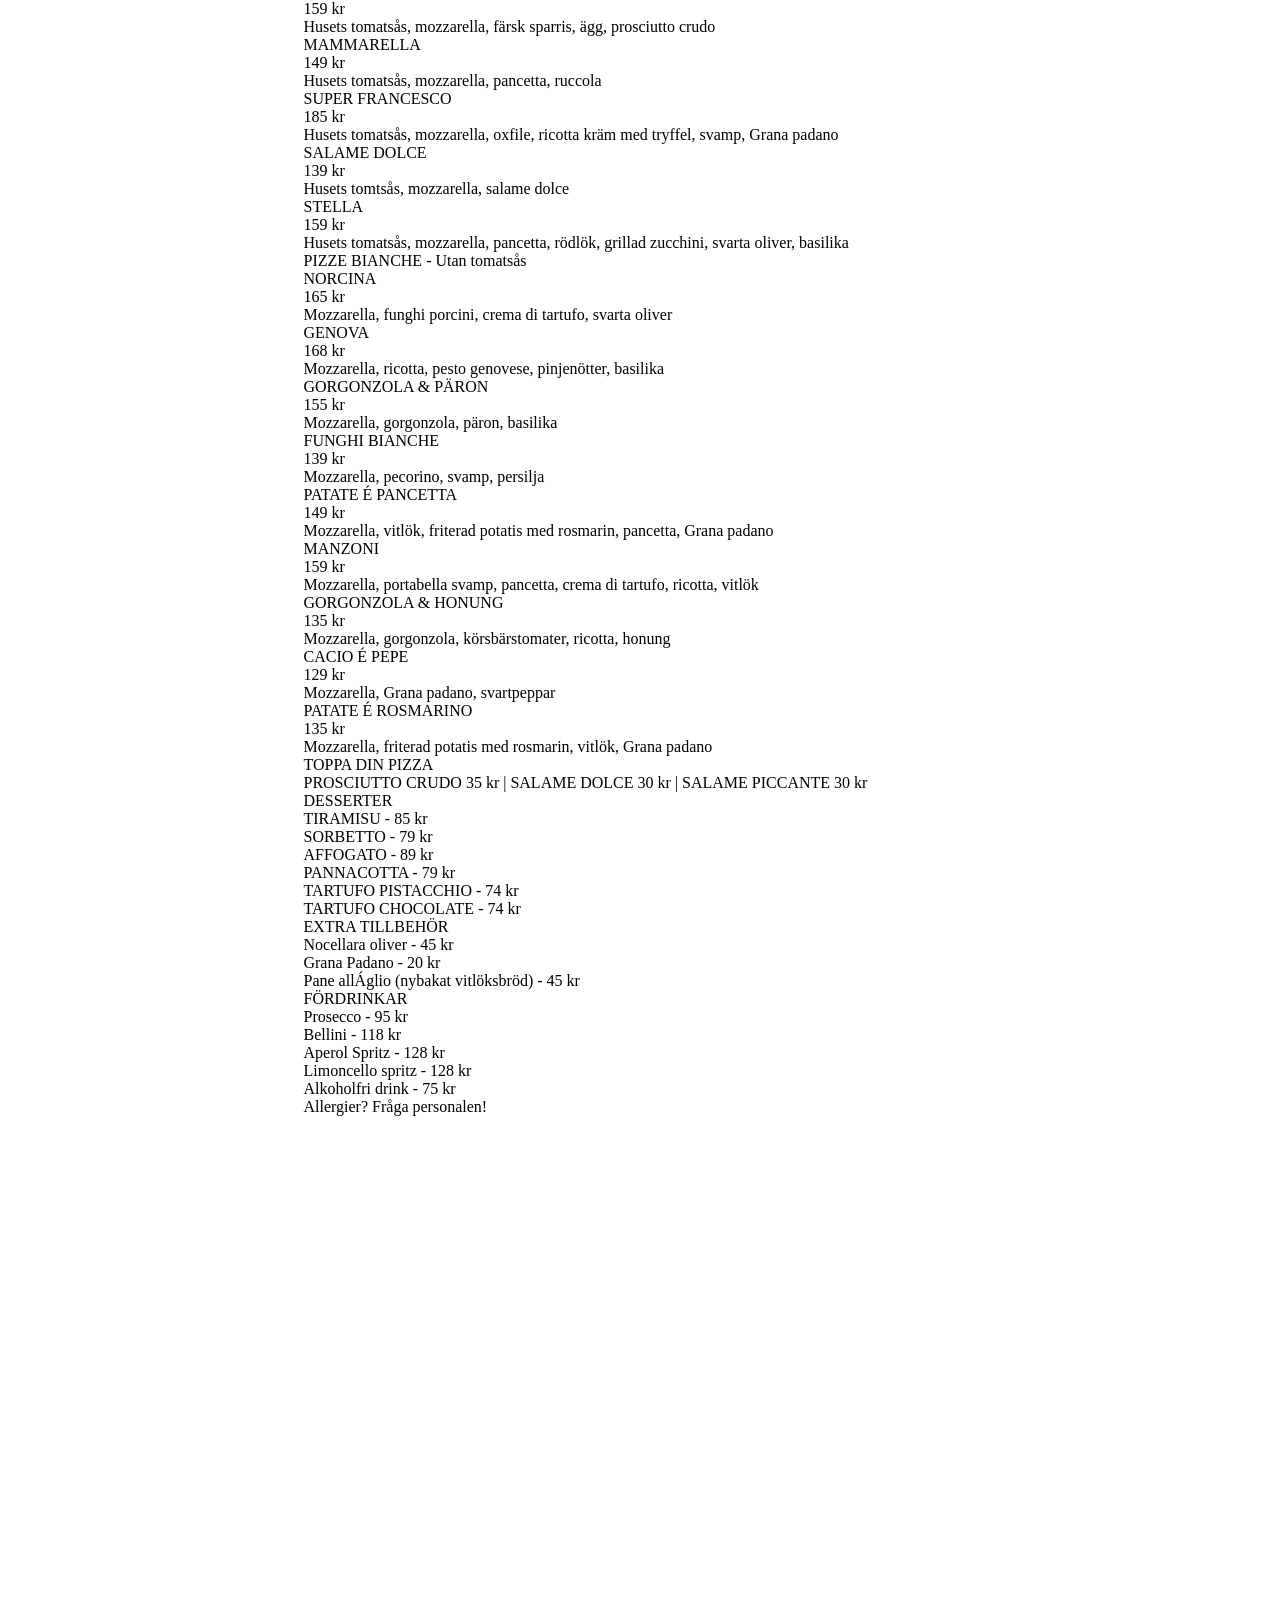
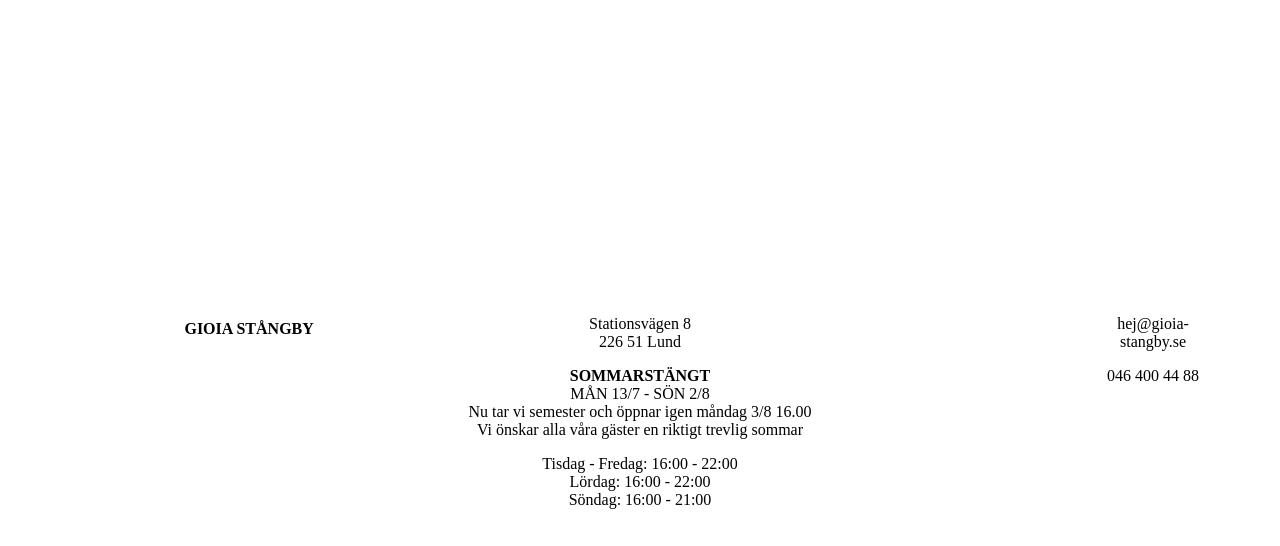
==== commit f374d008: "sommarstängt 13/7 - 2/8 Co-Authored-By: Claude Opus 4.6 <noreply@anthropic.com>" ====
--- a/index.html
+++ b/index.html
@@ -1253,7 +1253,7 @@
 </style><div class="fluid-engine fe-65e853c0826b107d022db000"><div class="fe-block fe-block-b0c0c4e0d99f53bdf0bc" style="mix-blend-mode: normal;"><div class="sqs-block html-block sqs-block-html" data-blend-mode="NORMAL" data-block-type="2" data-border-radii="{&quot;topLeft&quot;:{&quot;unit&quot;:&quot;px&quot;,&quot;value&quot;:0.0},&quot;topRight&quot;:{&quot;unit&quot;:&quot;px&quot;,&quot;value&quot;:0.0},&quot;bottomLeft&quot;:{&quot;unit&quot;:&quot;px&quot;,&quot;value&quot;:0.0},&quot;bottomRight&quot;:{&quot;unit&quot;:&quot;px&quot;,&quot;value&quot;:0.0}}" id="block-b0c0c4e0d99f53bdf0bc"><div class="sqs-block-content">
 
 <div class="sqs-html-content">
-<h3 style="text-align:center;white-space:pre-wrap;">Stångbys senaste Restaurang med fokus på det italienska köket. Varmt välkommen till oss på Stationsvägen 8 i Stångby.</h3><br /><br /><br /><h4 style="text-align:center;white-space:pre-wrap;">ÖPPETTIDER</h4><h3 style="text-align:center;white-space:pre-wrap;">Tisdag - Fredag<br />16:00 - 22:00 </h3><h3 style="text-align:center;white-space:pre-wrap;">Lördag<br />16:00 - 22:00</h3><h3 style="text-align:center;white-space:pre-wrap;">Söndag<br />16:00 - 21:00</h3>
+<h3 style="text-align:center;white-space:pre-wrap;">Stångbys senaste Restaurang med fokus på det italienska köket. Varmt välkommen till oss på Stationsvägen 8 i Stångby.</h3><br /><br /><h4 style="text-align:center;white-space:pre-wrap;">SOMMARSTÄNGT</h4><h3 style="text-align:center;white-space:pre-wrap;">MÅN 13/7 - SÖN 2/8</h3><h3 style="text-align:center;white-space:pre-wrap;">Nu tar vi semester och öppnar igen måndag 3/8 16.00</h3><h3 style="text-align:center;white-space:pre-wrap;">Vi önskar alla våra gäster en riktigt trevlig sommar</h3><br /><br /><h4 style="text-align:center;white-space:pre-wrap;">ÖPPETTIDER</h4><h3 style="text-align:center;white-space:pre-wrap;">Tisdag - Fredag<br />16:00 - 22:00 </h3><h3 style="text-align:center;white-space:pre-wrap;">Lördag<br />16:00 - 22:00</h3><h3 style="text-align:center;white-space:pre-wrap;">Söndag<br />16:00 - 21:00</h3>
 </div>
 
 
@@ -2907,7 +2907,7 @@
 </div></div></div><div class="fe-block fe-block-d21739e98acd8d13cea6" style="mix-blend-mode: normal;"><div class="sqs-block html-block sqs-block-html" data-blend-mode="NORMAL" data-block-type="2" data-border-radii="{&quot;topLeft&quot;:{&quot;unit&quot;:&quot;px&quot;,&quot;value&quot;:0.0},&quot;topRight&quot;:{&quot;unit&quot;:&quot;px&quot;,&quot;value&quot;:0.0},&quot;bottomLeft&quot;:{&quot;unit&quot;:&quot;px&quot;,&quot;value&quot;:0.0},&quot;bottomRight&quot;:{&quot;unit&quot;:&quot;px&quot;,&quot;value&quot;:0.0}}" id="block-d21739e98acd8d13cea6"><div class="sqs-block-content">
 
 <div class="sqs-html-content">
-<p style="text-align:center;white-space:pre-wrap;" class="sqsrte-small">Stationsvägen 8<br>226 51 Lund</p><p style="text-align:center;white-space:pre-wrap;" class="sqsrte-small">Tisdag - Fredag: 16:00 - 22:00<br>Lördag: 16:00 - 22:00<br>Söndag: 16:00 - 21:00</p>
+<p style="text-align:center;white-space:pre-wrap;" class="sqsrte-small">Stationsvägen 8<br>226 51 Lund</p><p style="text-align:center;white-space:pre-wrap;" class="sqsrte-small"><strong>SOMMARSTÄNGT</strong><br>MÅN 13/7 - SÖN 2/8<br>Nu tar vi semester och öppnar igen måndag 3/8 16.00<br>Vi önskar alla våra gäster en riktigt trevlig sommar</p><p style="text-align:center;white-space:pre-wrap;" class="sqsrte-small">Tisdag - Fredag: 16:00 - 22:00<br>Lördag: 16:00 - 22:00<br>Söndag: 16:00 - 21:00</p>
 </div>
 
 
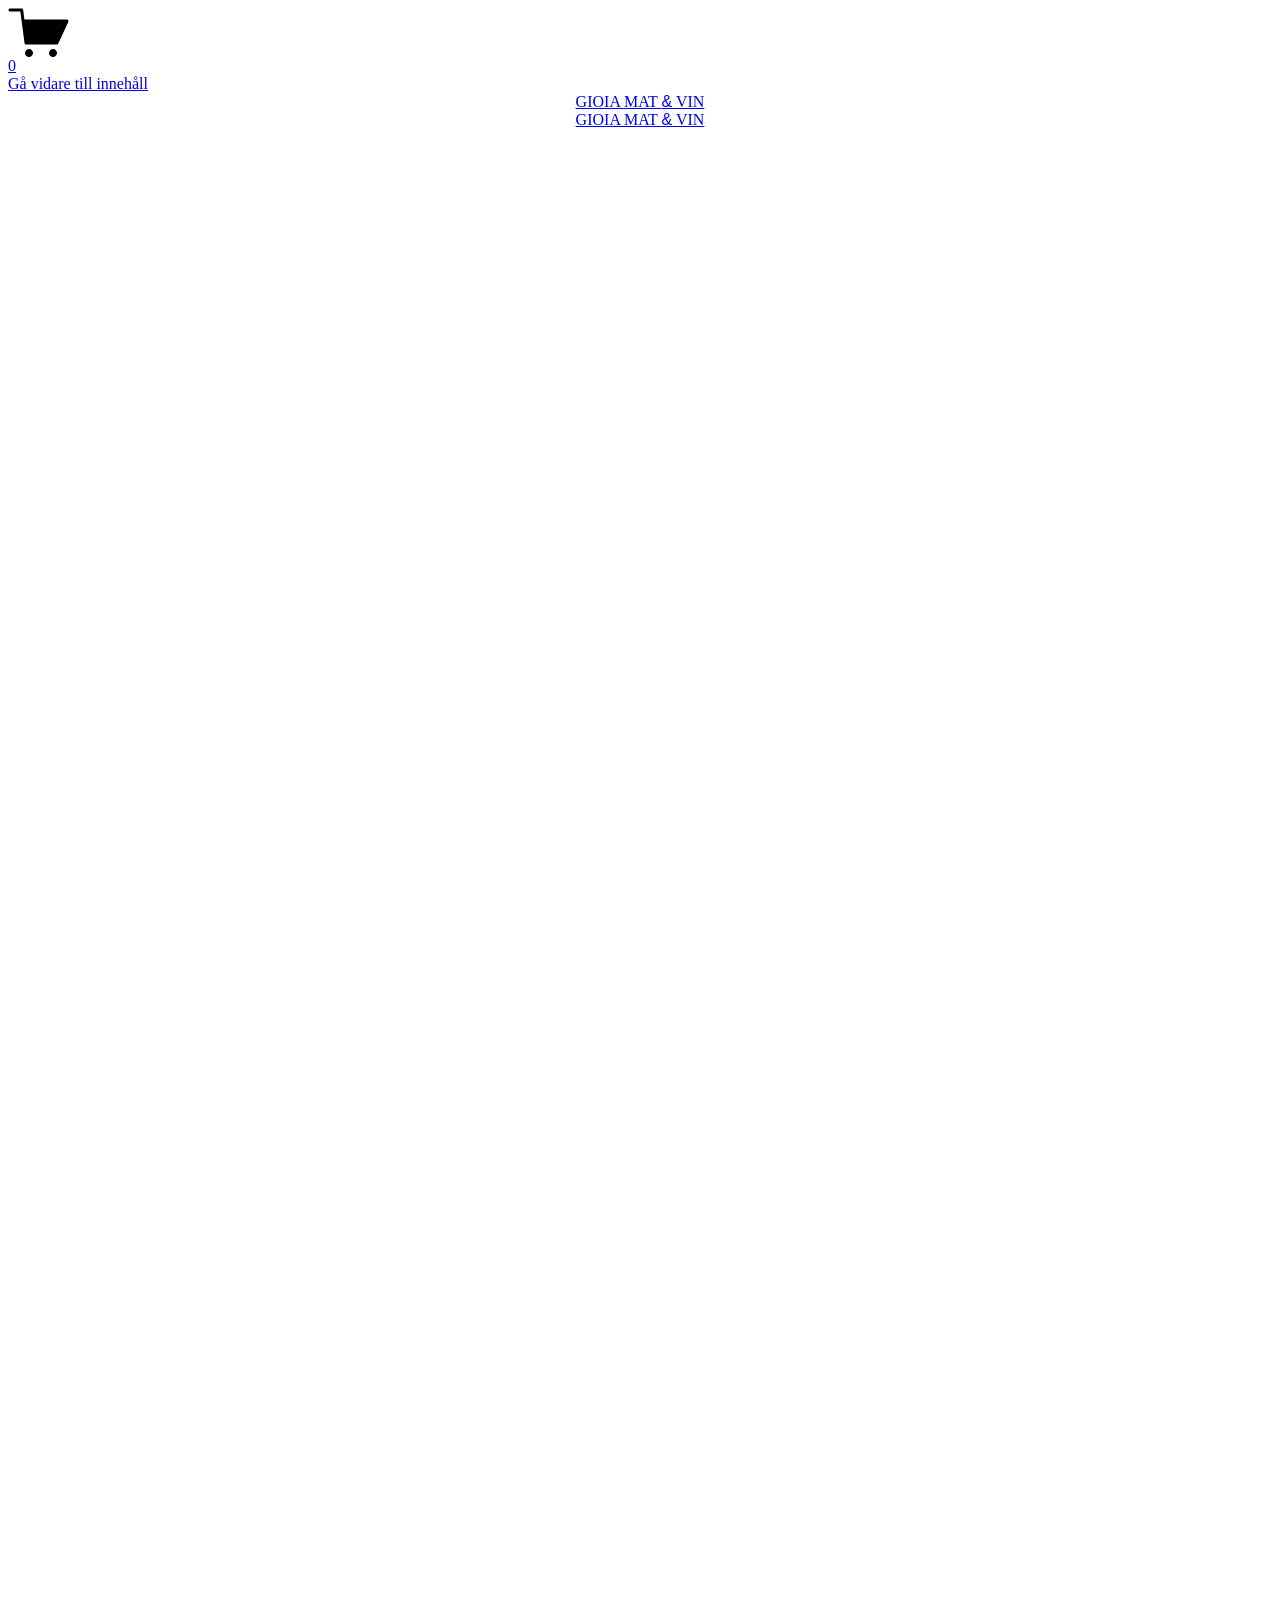
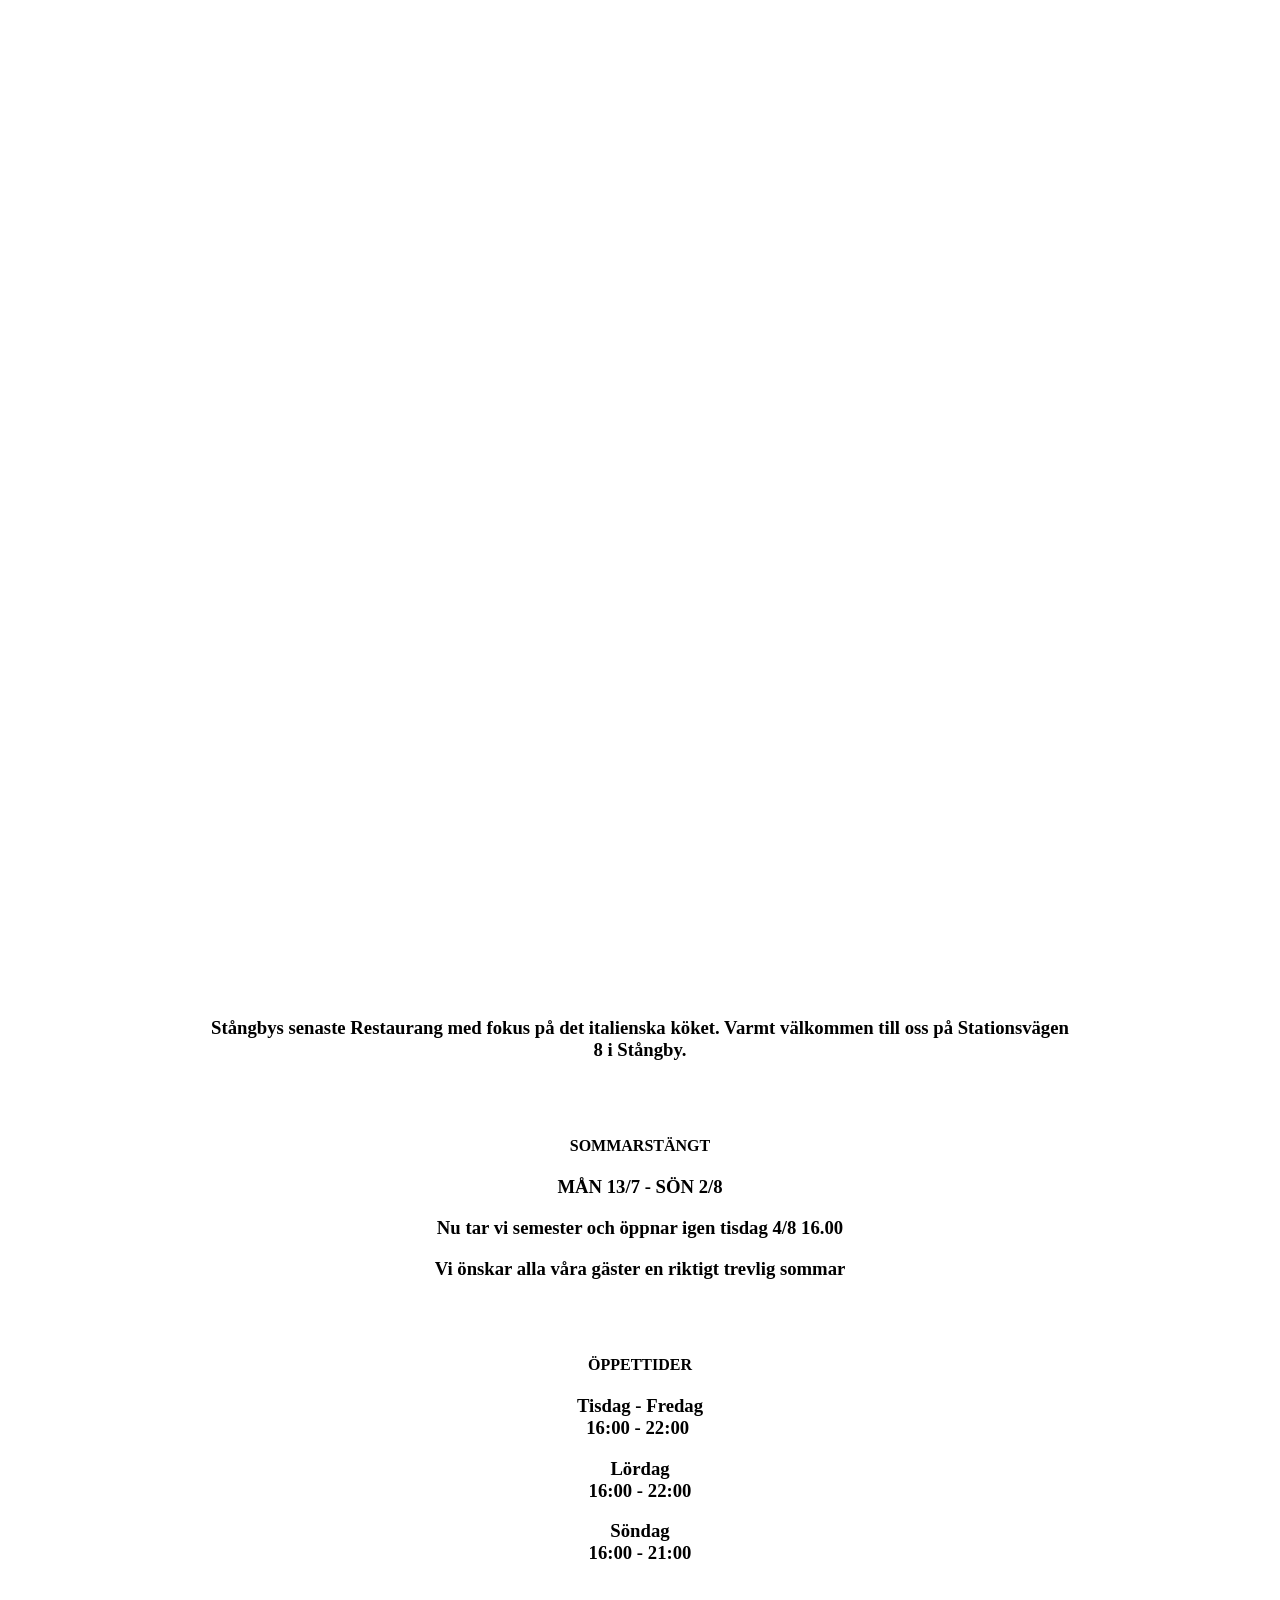
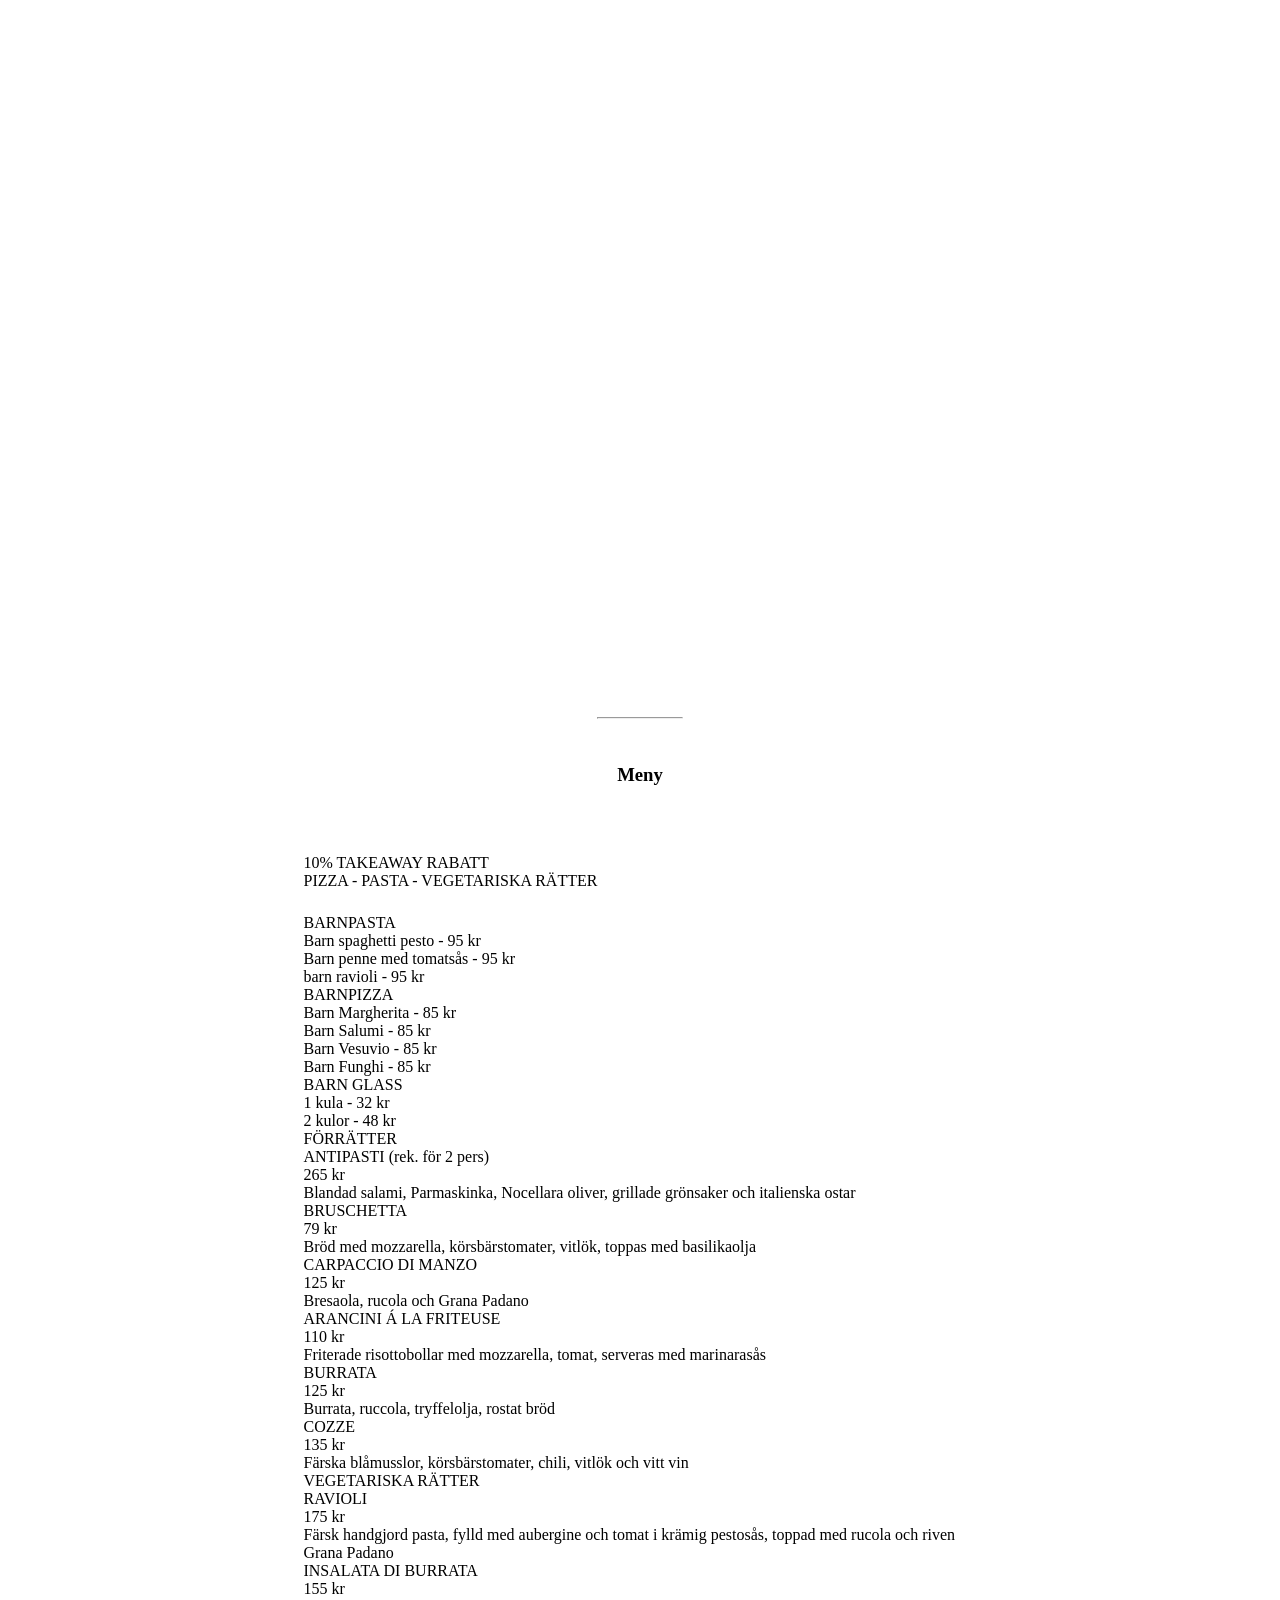
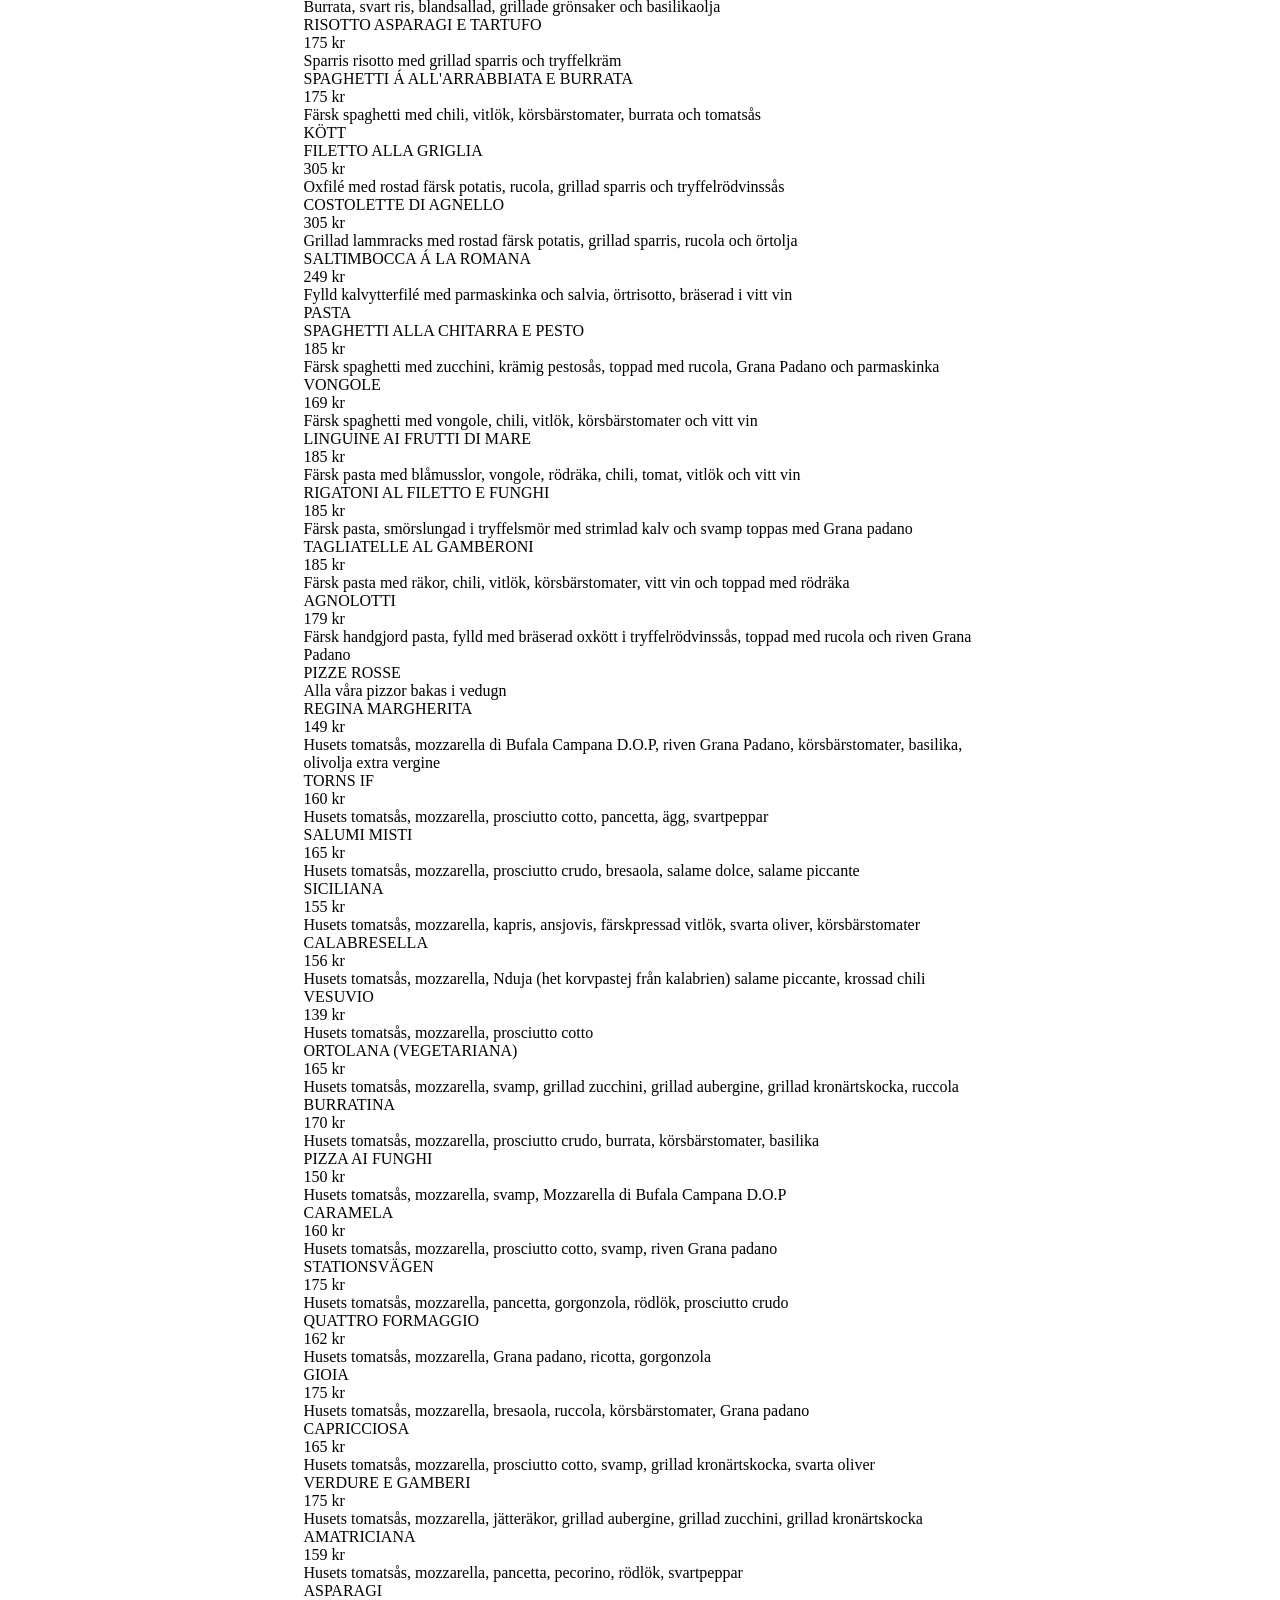
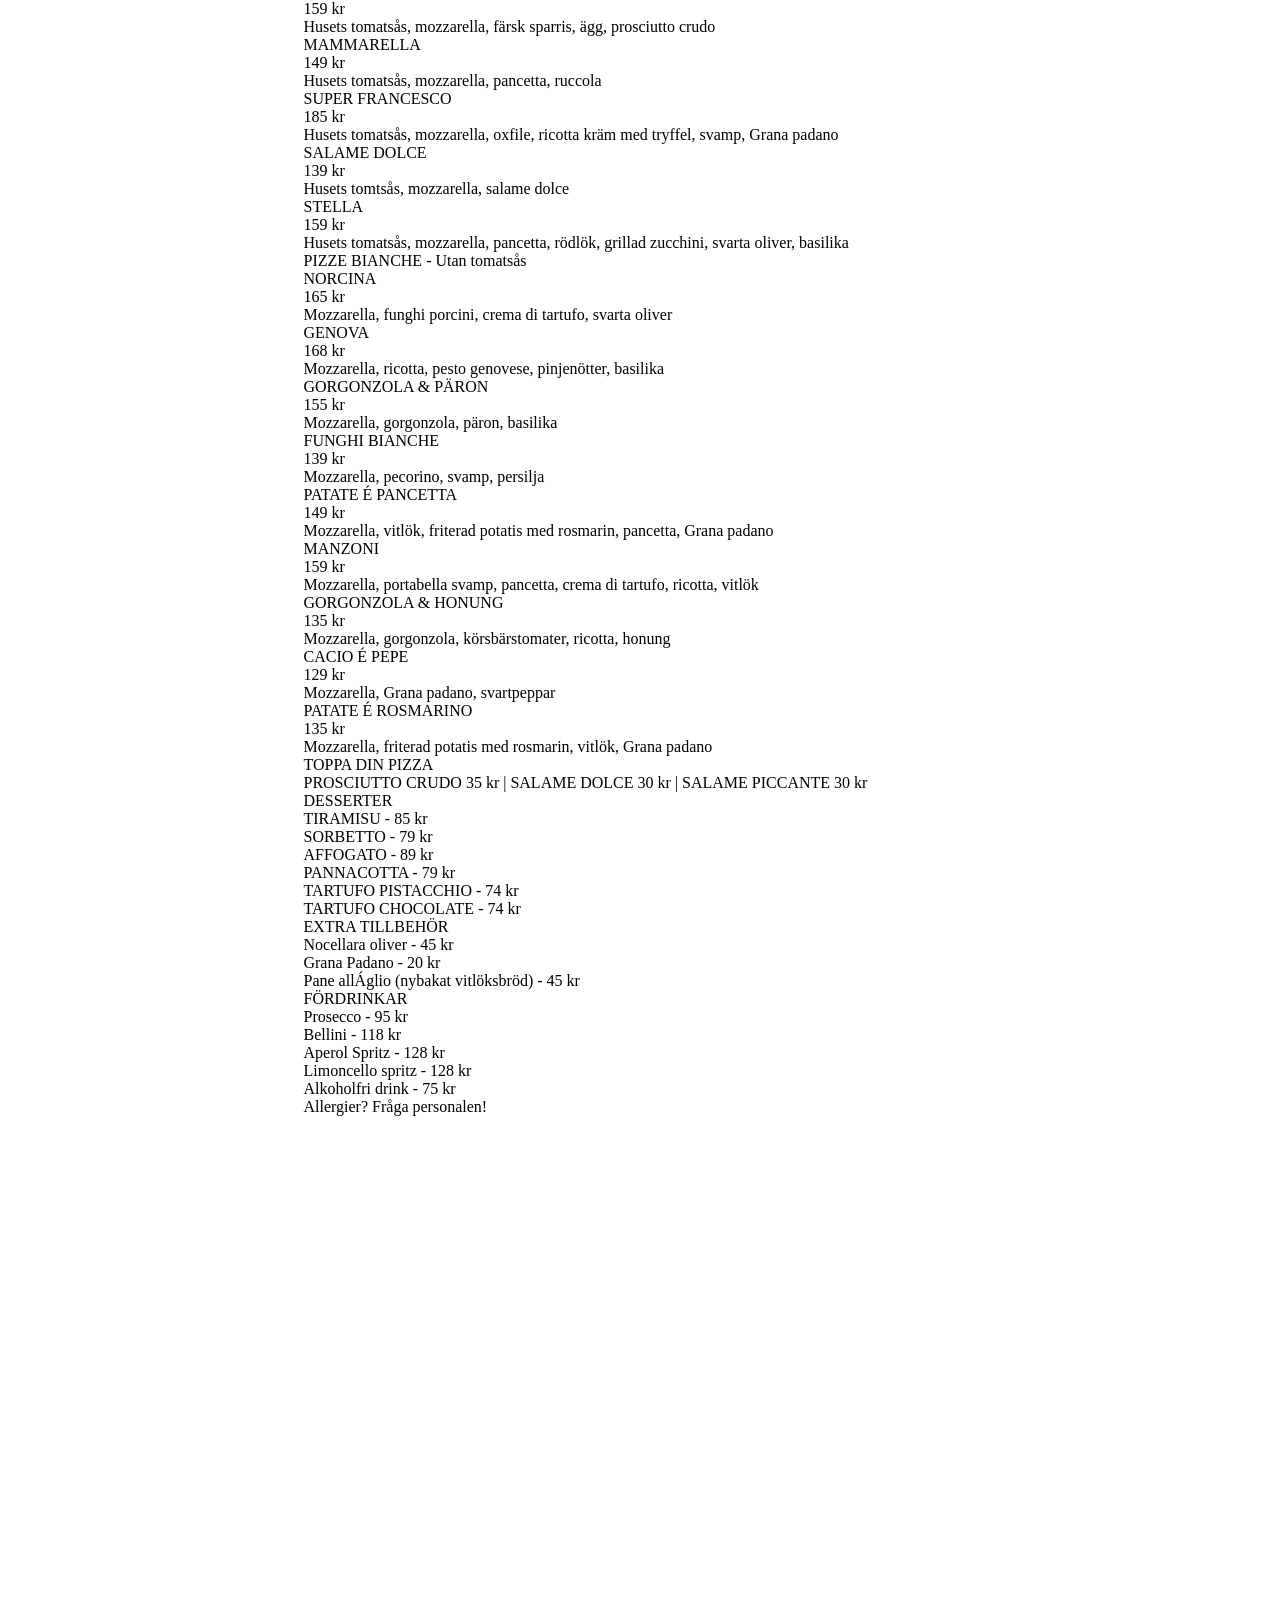
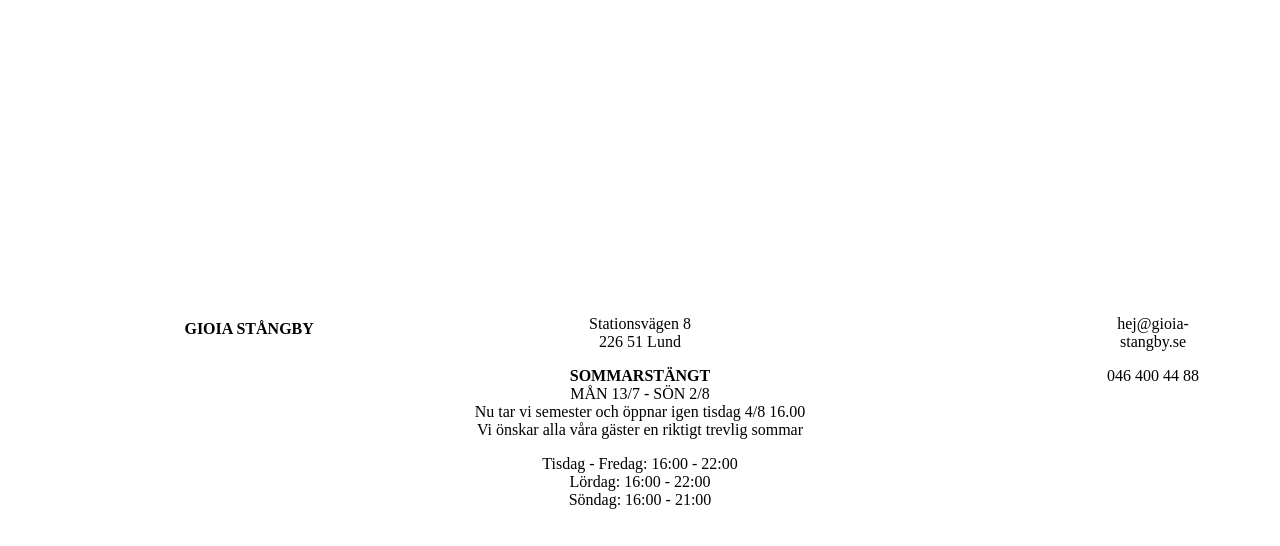
==== commit c00fdc2d: "öppnar igen tisdag 4/8" ====
--- a/index.html
+++ b/index.html
@@ -1253,7 +1253,7 @@
 </style><div class="fluid-engine fe-65e853c0826b107d022db000"><div class="fe-block fe-block-b0c0c4e0d99f53bdf0bc" style="mix-blend-mode: normal;"><div class="sqs-block html-block sqs-block-html" data-blend-mode="NORMAL" data-block-type="2" data-border-radii="{&quot;topLeft&quot;:{&quot;unit&quot;:&quot;px&quot;,&quot;value&quot;:0.0},&quot;topRight&quot;:{&quot;unit&quot;:&quot;px&quot;,&quot;value&quot;:0.0},&quot;bottomLeft&quot;:{&quot;unit&quot;:&quot;px&quot;,&quot;value&quot;:0.0},&quot;bottomRight&quot;:{&quot;unit&quot;:&quot;px&quot;,&quot;value&quot;:0.0}}" id="block-b0c0c4e0d99f53bdf0bc"><div class="sqs-block-content">
 
 <div class="sqs-html-content">
-<h3 style="text-align:center;white-space:pre-wrap;">Stångbys senaste Restaurang med fokus på det italienska köket. Varmt välkommen till oss på Stationsvägen 8 i Stångby.</h3><br /><br /><h4 style="text-align:center;white-space:pre-wrap;">SOMMARSTÄNGT</h4><h3 style="text-align:center;white-space:pre-wrap;">MÅN 13/7 - SÖN 2/8</h3><h3 style="text-align:center;white-space:pre-wrap;">Nu tar vi semester och öppnar igen måndag 3/8 16.00</h3><h3 style="text-align:center;white-space:pre-wrap;">Vi önskar alla våra gäster en riktigt trevlig sommar</h3><br /><br /><h4 style="text-align:center;white-space:pre-wrap;">ÖPPETTIDER</h4><h3 style="text-align:center;white-space:pre-wrap;">Tisdag - Fredag<br />16:00 - 22:00 </h3><h3 style="text-align:center;white-space:pre-wrap;">Lördag<br />16:00 - 22:00</h3><h3 style="text-align:center;white-space:pre-wrap;">Söndag<br />16:00 - 21:00</h3>
+<h3 style="text-align:center;white-space:pre-wrap;">Stångbys senaste Restaurang med fokus på det italienska köket. Varmt välkommen till oss på Stationsvägen 8 i Stångby.</h3><br /><br /><h4 style="text-align:center;white-space:pre-wrap;">SOMMARSTÄNGT</h4><h3 style="text-align:center;white-space:pre-wrap;">MÅN 13/7 - SÖN 2/8</h3><h3 style="text-align:center;white-space:pre-wrap;">Nu tar vi semester och öppnar igen tisdag 4/8 16.00</h3><h3 style="text-align:center;white-space:pre-wrap;">Vi önskar alla våra gäster en riktigt trevlig sommar</h3><br /><br /><h4 style="text-align:center;white-space:pre-wrap;">ÖPPETTIDER</h4><h3 style="text-align:center;white-space:pre-wrap;">Tisdag - Fredag<br />16:00 - 22:00 </h3><h3 style="text-align:center;white-space:pre-wrap;">Lördag<br />16:00 - 22:00</h3><h3 style="text-align:center;white-space:pre-wrap;">Söndag<br />16:00 - 21:00</h3>
 </div>
 
 
@@ -2907,7 +2907,7 @@
 </div></div></div><div class="fe-block fe-block-d21739e98acd8d13cea6" style="mix-blend-mode: normal;"><div class="sqs-block html-block sqs-block-html" data-blend-mode="NORMAL" data-block-type="2" data-border-radii="{&quot;topLeft&quot;:{&quot;unit&quot;:&quot;px&quot;,&quot;value&quot;:0.0},&quot;topRight&quot;:{&quot;unit&quot;:&quot;px&quot;,&quot;value&quot;:0.0},&quot;bottomLeft&quot;:{&quot;unit&quot;:&quot;px&quot;,&quot;value&quot;:0.0},&quot;bottomRight&quot;:{&quot;unit&quot;:&quot;px&quot;,&quot;value&quot;:0.0}}" id="block-d21739e98acd8d13cea6"><div class="sqs-block-content">
 
 <div class="sqs-html-content">
-<p style="text-align:center;white-space:pre-wrap;" class="sqsrte-small">Stationsvägen 8<br>226 51 Lund</p><p style="text-align:center;white-space:pre-wrap;" class="sqsrte-small"><strong>SOMMARSTÄNGT</strong><br>MÅN 13/7 - SÖN 2/8<br>Nu tar vi semester och öppnar igen måndag 3/8 16.00<br>Vi önskar alla våra gäster en riktigt trevlig sommar</p><p style="text-align:center;white-space:pre-wrap;" class="sqsrte-small">Tisdag - Fredag: 16:00 - 22:00<br>Lördag: 16:00 - 22:00<br>Söndag: 16:00 - 21:00</p>
+<p style="text-align:center;white-space:pre-wrap;" class="sqsrte-small">Stationsvägen 8<br>226 51 Lund</p><p style="text-align:center;white-space:pre-wrap;" class="sqsrte-small"><strong>SOMMARSTÄNGT</strong><br>MÅN 13/7 - SÖN 2/8<br>Nu tar vi semester och öppnar igen tisdag 4/8 16.00<br>Vi önskar alla våra gäster en riktigt trevlig sommar</p><p style="text-align:center;white-space:pre-wrap;" class="sqsrte-small">Tisdag - Fredag: 16:00 - 22:00<br>Lördag: 16:00 - 22:00<br>Söndag: 16:00 - 21:00</p>
 </div>
 
 
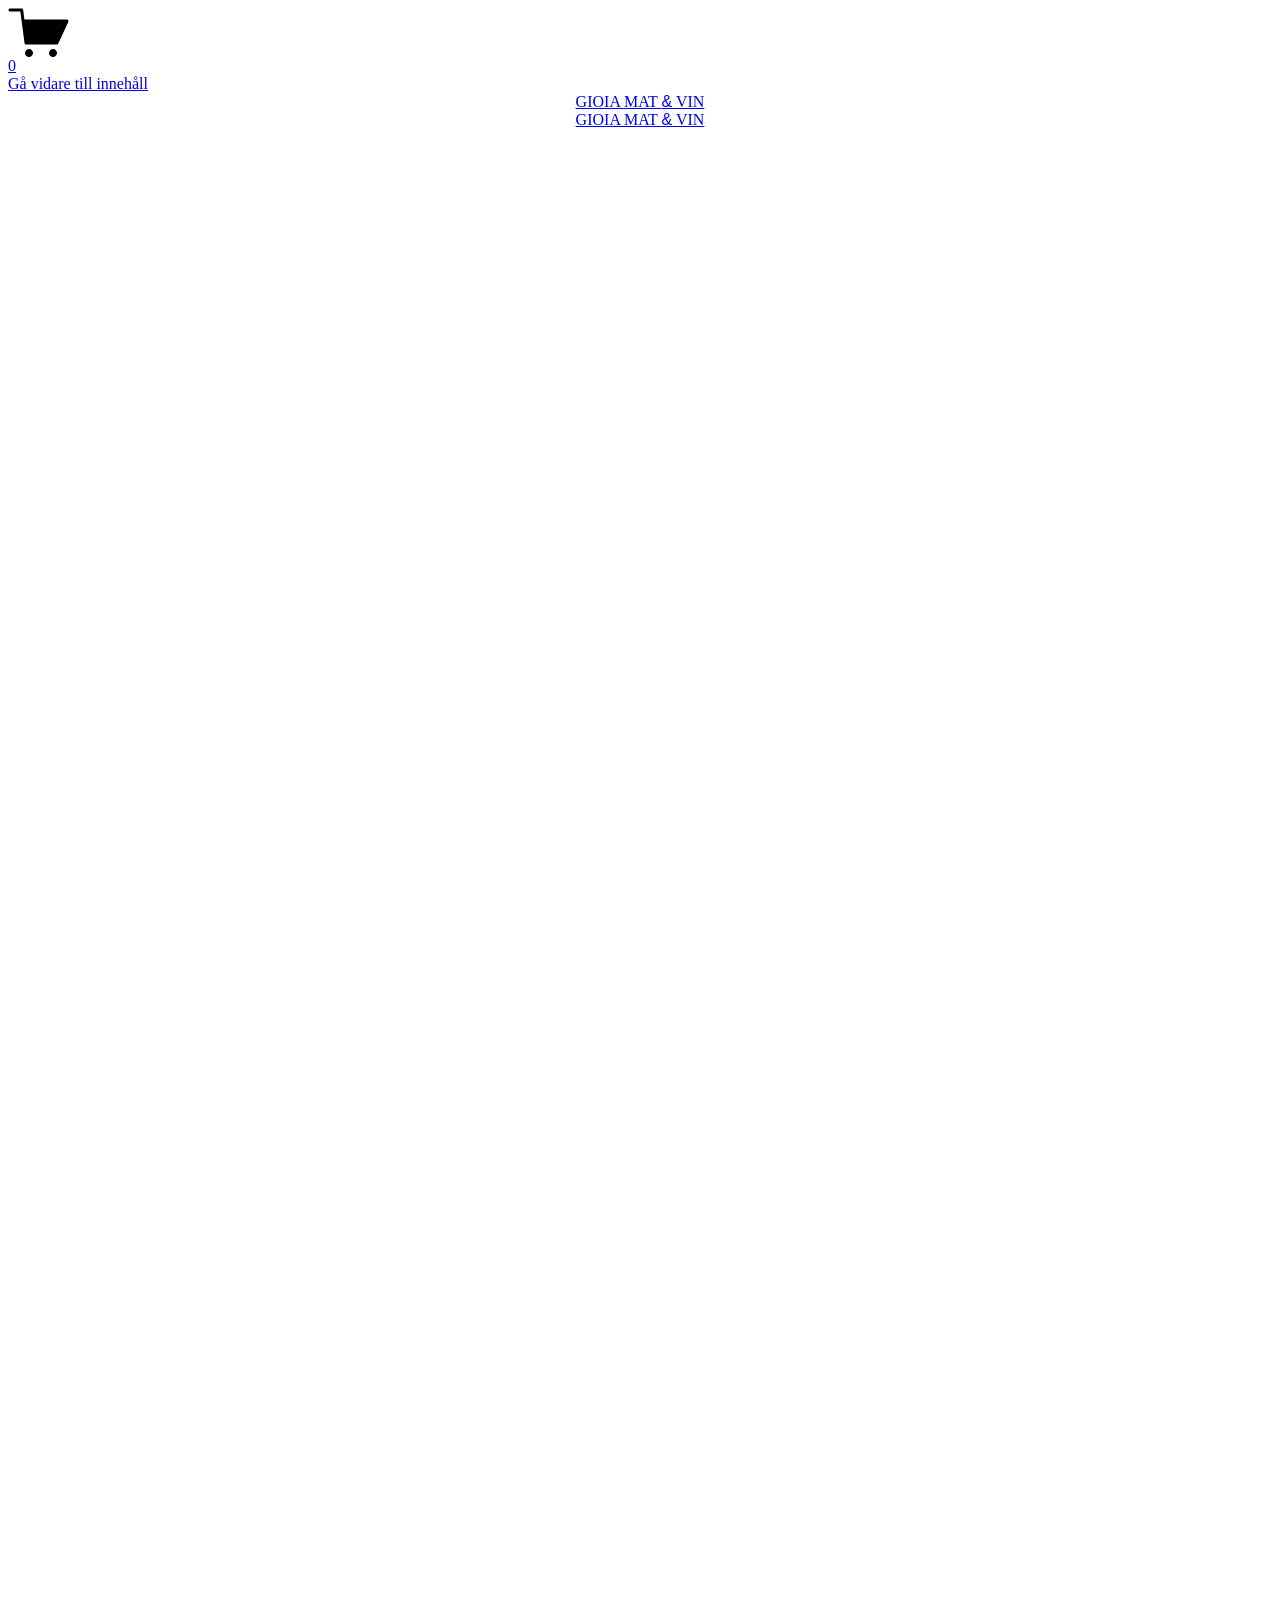
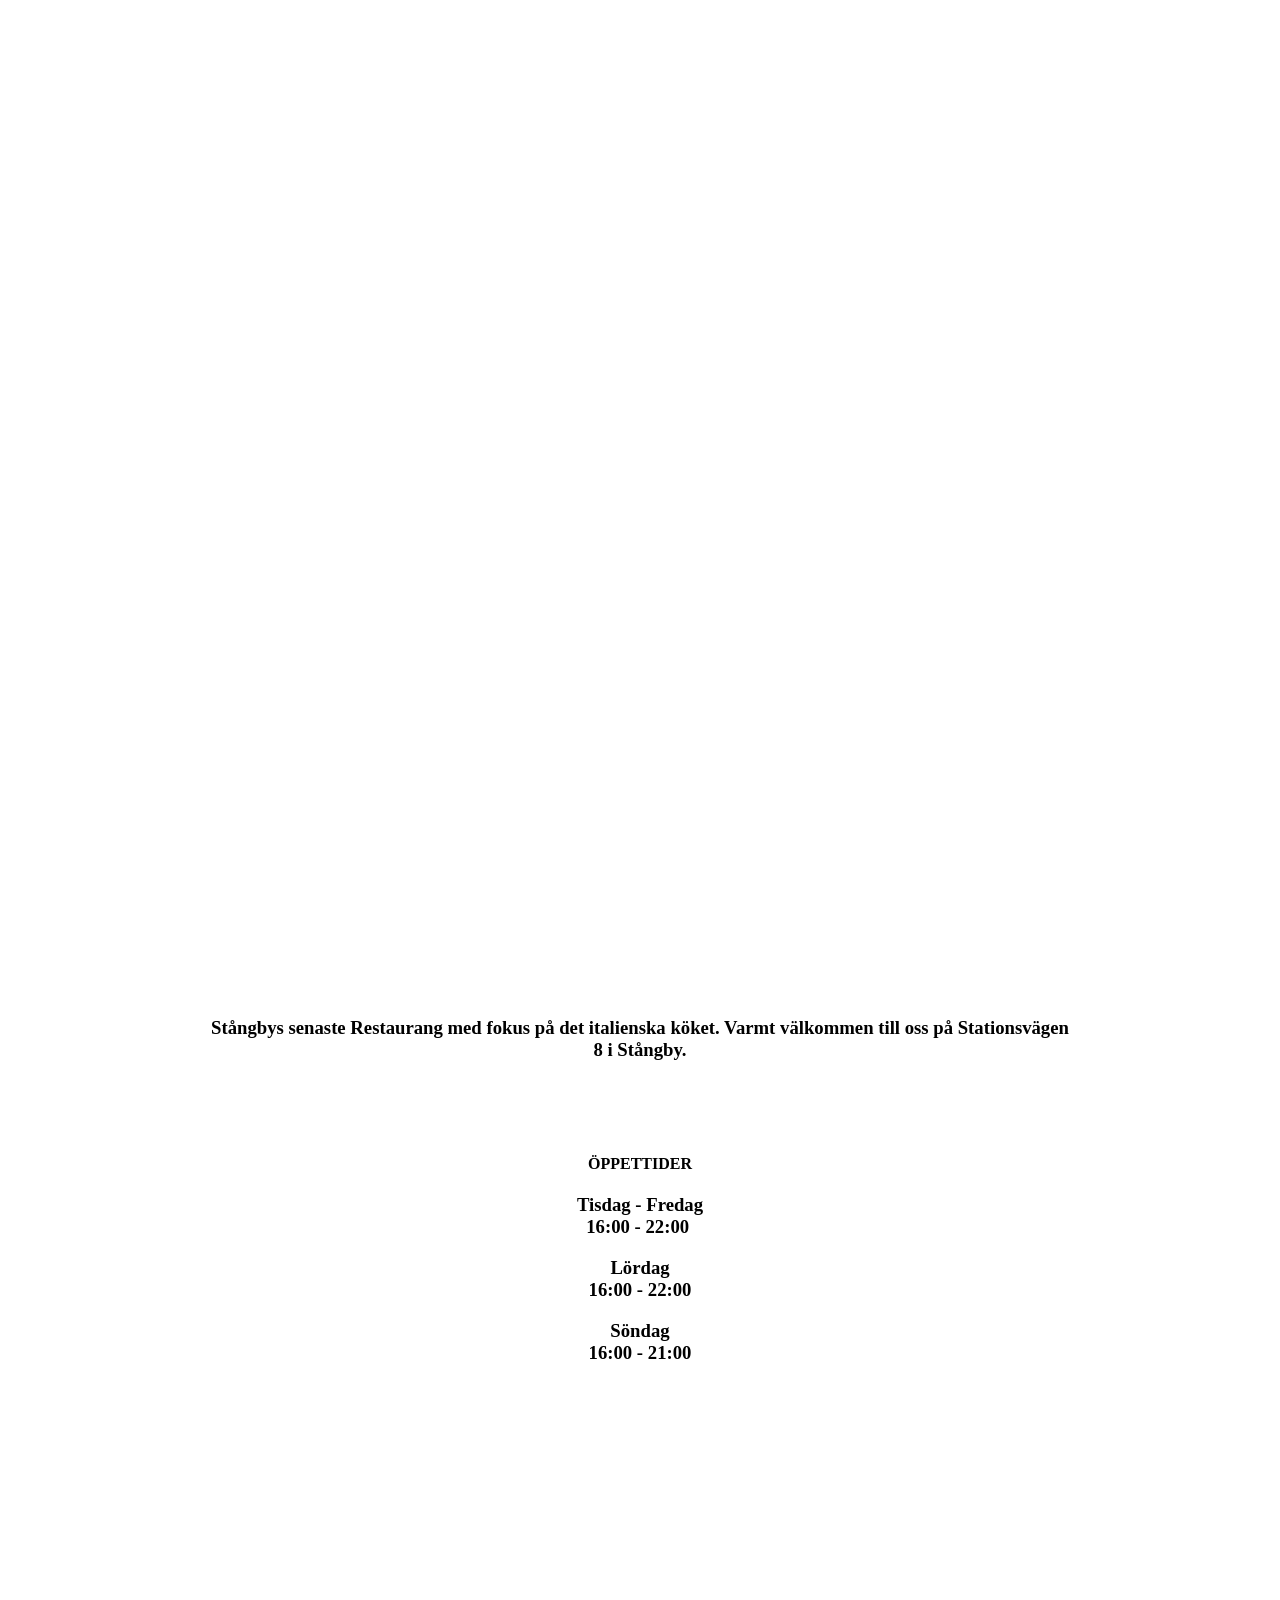
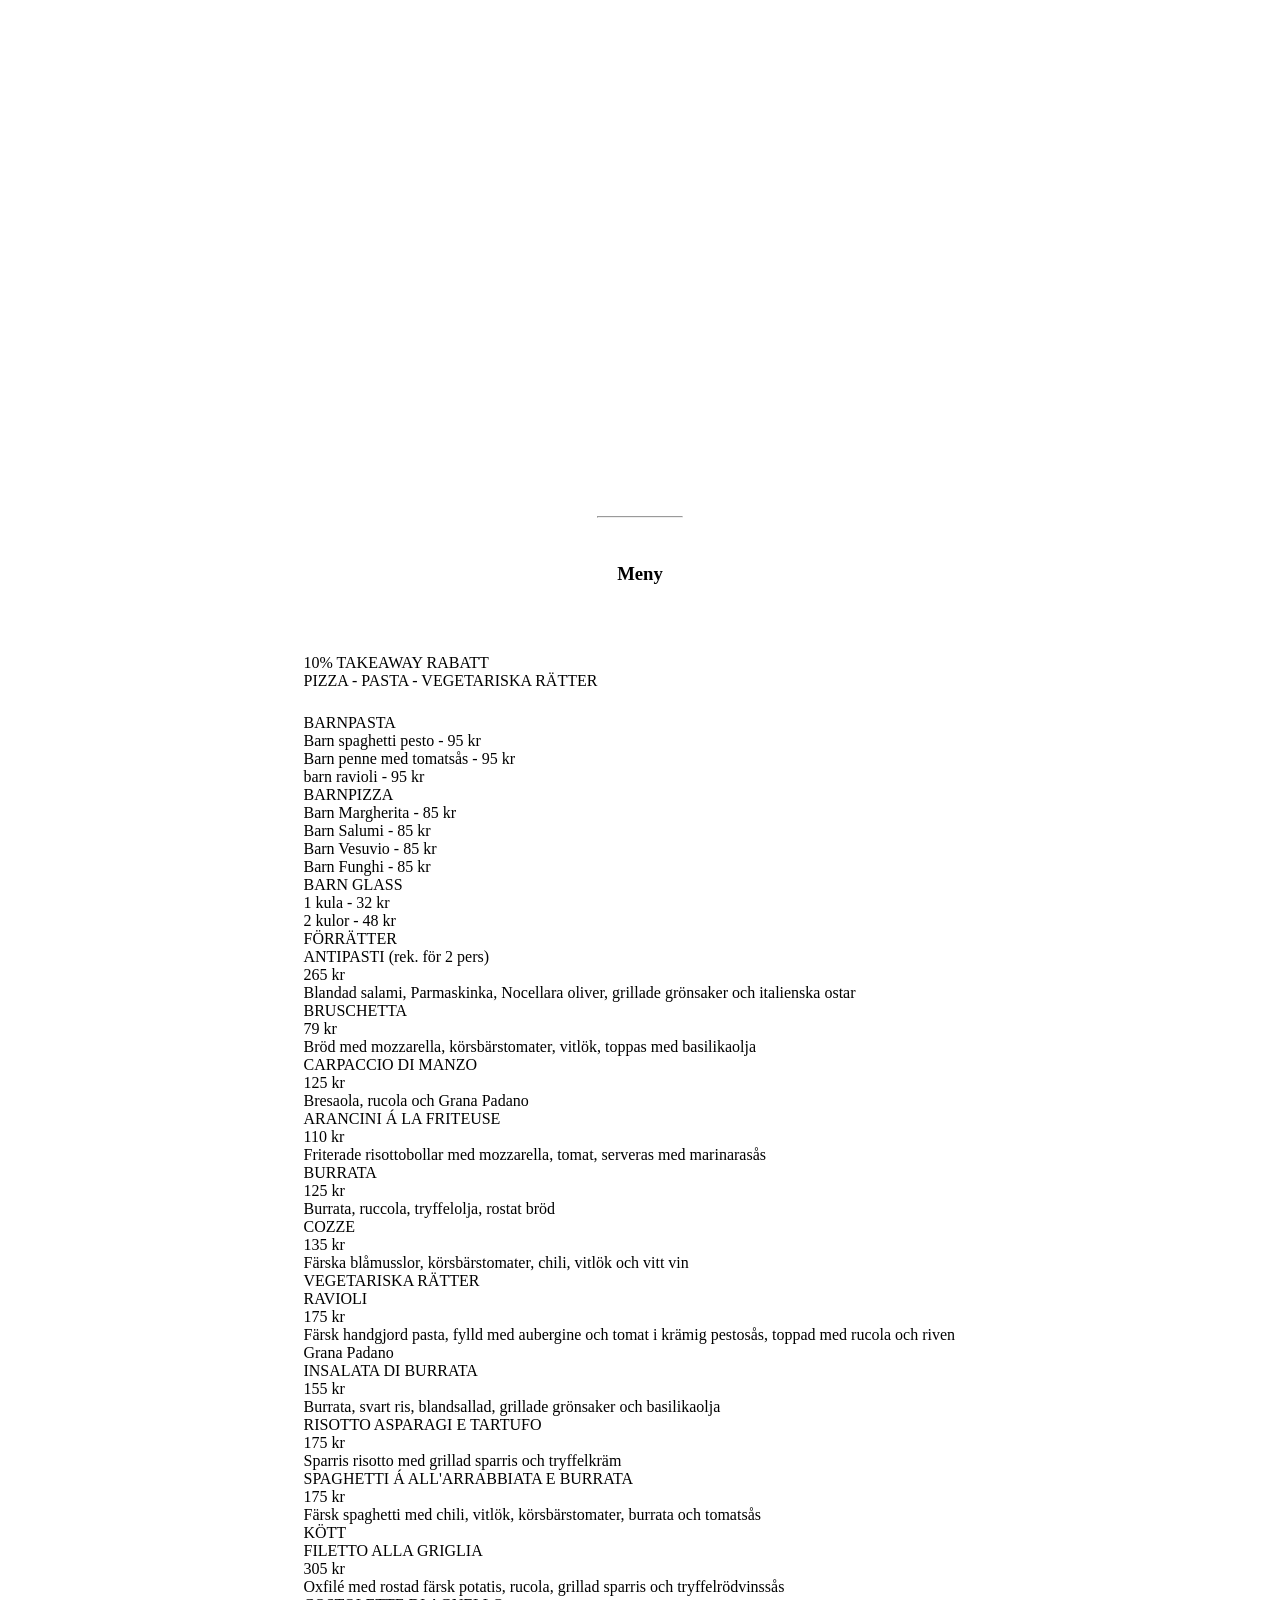
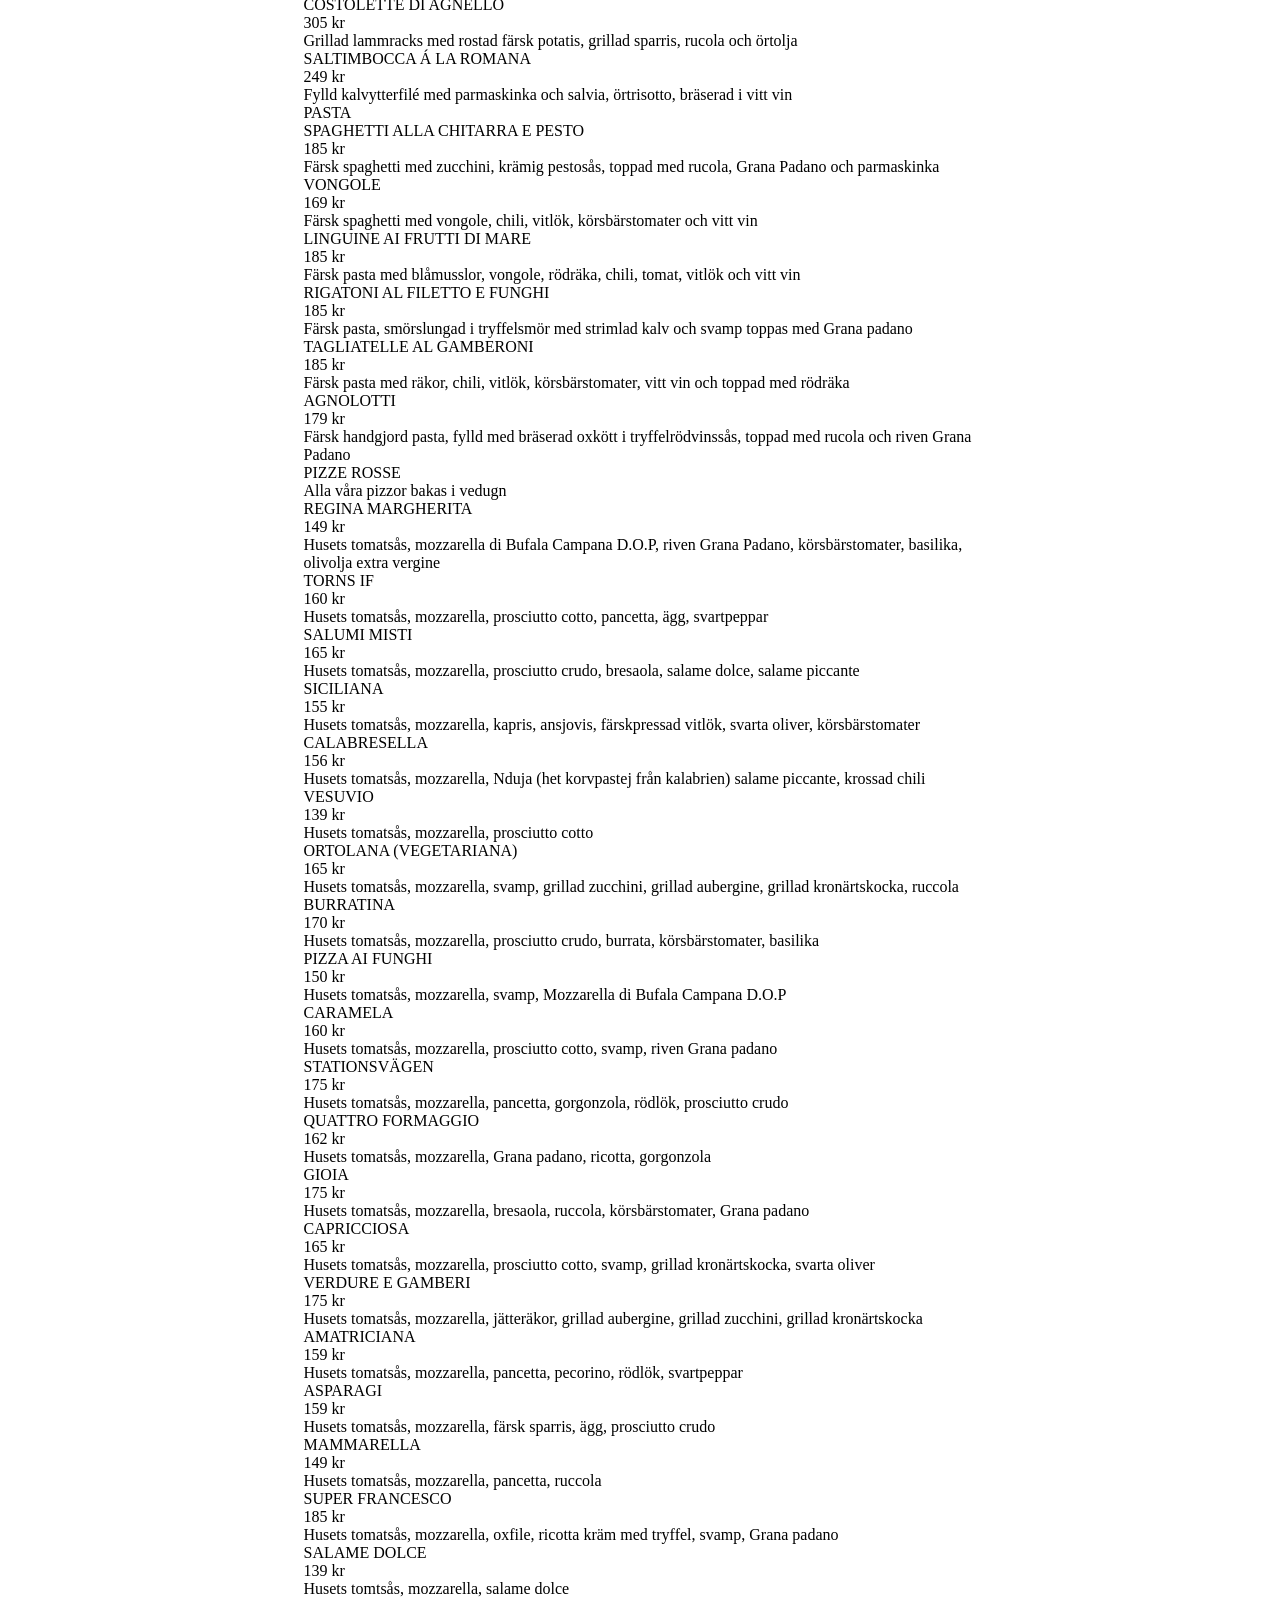
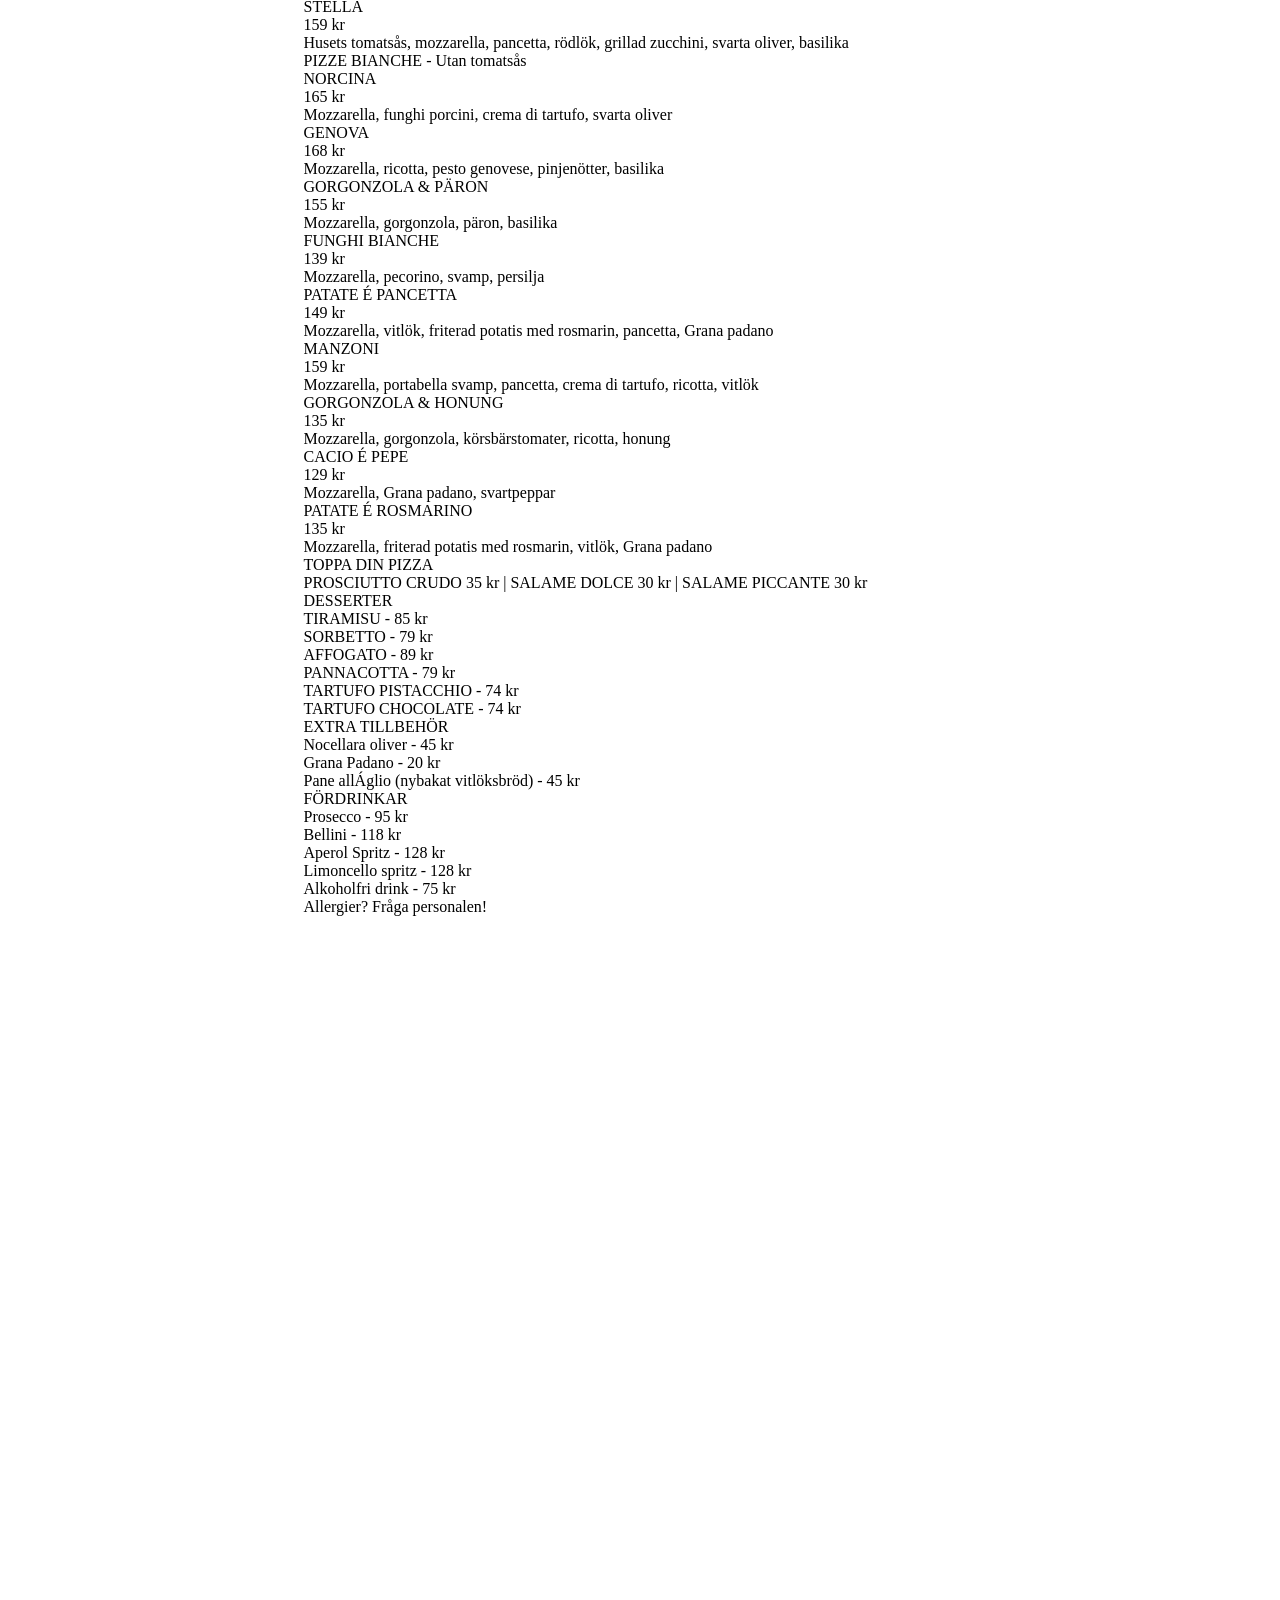
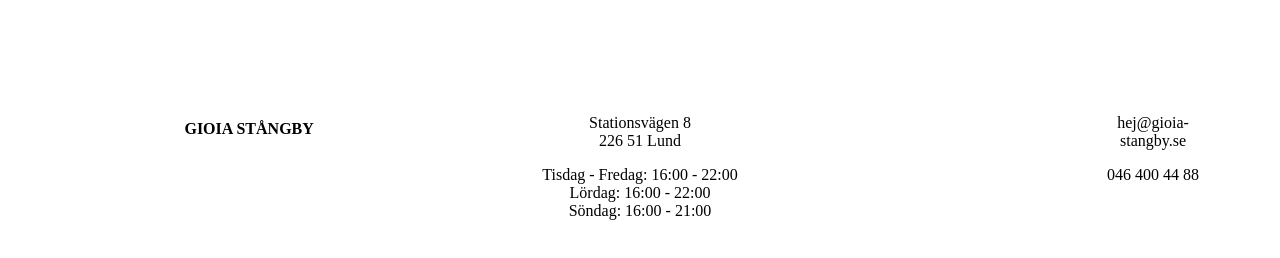
==== commit df36ae4c: "revert sommarstängt-meddelande Co-Authored-By: Claude Opus 4.8 (1M context) <noreply@anthropic.com>" ====
--- a/index.html
+++ b/index.html
@@ -1253,7 +1253,7 @@
 </style><div class="fluid-engine fe-65e853c0826b107d022db000"><div class="fe-block fe-block-b0c0c4e0d99f53bdf0bc" style="mix-blend-mode: normal;"><div class="sqs-block html-block sqs-block-html" data-blend-mode="NORMAL" data-block-type="2" data-border-radii="{&quot;topLeft&quot;:{&quot;unit&quot;:&quot;px&quot;,&quot;value&quot;:0.0},&quot;topRight&quot;:{&quot;unit&quot;:&quot;px&quot;,&quot;value&quot;:0.0},&quot;bottomLeft&quot;:{&quot;unit&quot;:&quot;px&quot;,&quot;value&quot;:0.0},&quot;bottomRight&quot;:{&quot;unit&quot;:&quot;px&quot;,&quot;value&quot;:0.0}}" id="block-b0c0c4e0d99f53bdf0bc"><div class="sqs-block-content">
 
 <div class="sqs-html-content">
-<h3 style="text-align:center;white-space:pre-wrap;">Stångbys senaste Restaurang med fokus på det italienska köket. Varmt välkommen till oss på Stationsvägen 8 i Stångby.</h3><br /><br /><h4 style="text-align:center;white-space:pre-wrap;">SOMMARSTÄNGT</h4><h3 style="text-align:center;white-space:pre-wrap;">MÅN 13/7 - SÖN 2/8</h3><h3 style="text-align:center;white-space:pre-wrap;">Nu tar vi semester och öppnar igen tisdag 4/8 16.00</h3><h3 style="text-align:center;white-space:pre-wrap;">Vi önskar alla våra gäster en riktigt trevlig sommar</h3><br /><br /><h4 style="text-align:center;white-space:pre-wrap;">ÖPPETTIDER</h4><h3 style="text-align:center;white-space:pre-wrap;">Tisdag - Fredag<br />16:00 - 22:00 </h3><h3 style="text-align:center;white-space:pre-wrap;">Lördag<br />16:00 - 22:00</h3><h3 style="text-align:center;white-space:pre-wrap;">Söndag<br />16:00 - 21:00</h3>
+<h3 style="text-align:center;white-space:pre-wrap;">Stångbys senaste Restaurang med fokus på det italienska köket. Varmt välkommen till oss på Stationsvägen 8 i Stångby.</h3><br /><br /><br /><h4 style="text-align:center;white-space:pre-wrap;">ÖPPETTIDER</h4><h3 style="text-align:center;white-space:pre-wrap;">Tisdag - Fredag<br />16:00 - 22:00 </h3><h3 style="text-align:center;white-space:pre-wrap;">Lördag<br />16:00 - 22:00</h3><h3 style="text-align:center;white-space:pre-wrap;">Söndag<br />16:00 - 21:00</h3>
 </div>
 
 
@@ -2907,7 +2907,7 @@
 </div></div></div><div class="fe-block fe-block-d21739e98acd8d13cea6" style="mix-blend-mode: normal;"><div class="sqs-block html-block sqs-block-html" data-blend-mode="NORMAL" data-block-type="2" data-border-radii="{&quot;topLeft&quot;:{&quot;unit&quot;:&quot;px&quot;,&quot;value&quot;:0.0},&quot;topRight&quot;:{&quot;unit&quot;:&quot;px&quot;,&quot;value&quot;:0.0},&quot;bottomLeft&quot;:{&quot;unit&quot;:&quot;px&quot;,&quot;value&quot;:0.0},&quot;bottomRight&quot;:{&quot;unit&quot;:&quot;px&quot;,&quot;value&quot;:0.0}}" id="block-d21739e98acd8d13cea6"><div class="sqs-block-content">
 
 <div class="sqs-html-content">
-<p style="text-align:center;white-space:pre-wrap;" class="sqsrte-small">Stationsvägen 8<br>226 51 Lund</p><p style="text-align:center;white-space:pre-wrap;" class="sqsrte-small"><strong>SOMMARSTÄNGT</strong><br>MÅN 13/7 - SÖN 2/8<br>Nu tar vi semester och öppnar igen tisdag 4/8 16.00<br>Vi önskar alla våra gäster en riktigt trevlig sommar</p><p style="text-align:center;white-space:pre-wrap;" class="sqsrte-small">Tisdag - Fredag: 16:00 - 22:00<br>Lördag: 16:00 - 22:00<br>Söndag: 16:00 - 21:00</p>
+<p style="text-align:center;white-space:pre-wrap;" class="sqsrte-small">Stationsvägen 8<br>226 51 Lund</p><p style="text-align:center;white-space:pre-wrap;" class="sqsrte-small">Tisdag - Fredag: 16:00 - 22:00<br>Lördag: 16:00 - 22:00<br>Söndag: 16:00 - 21:00</p>
 </div>
 
 
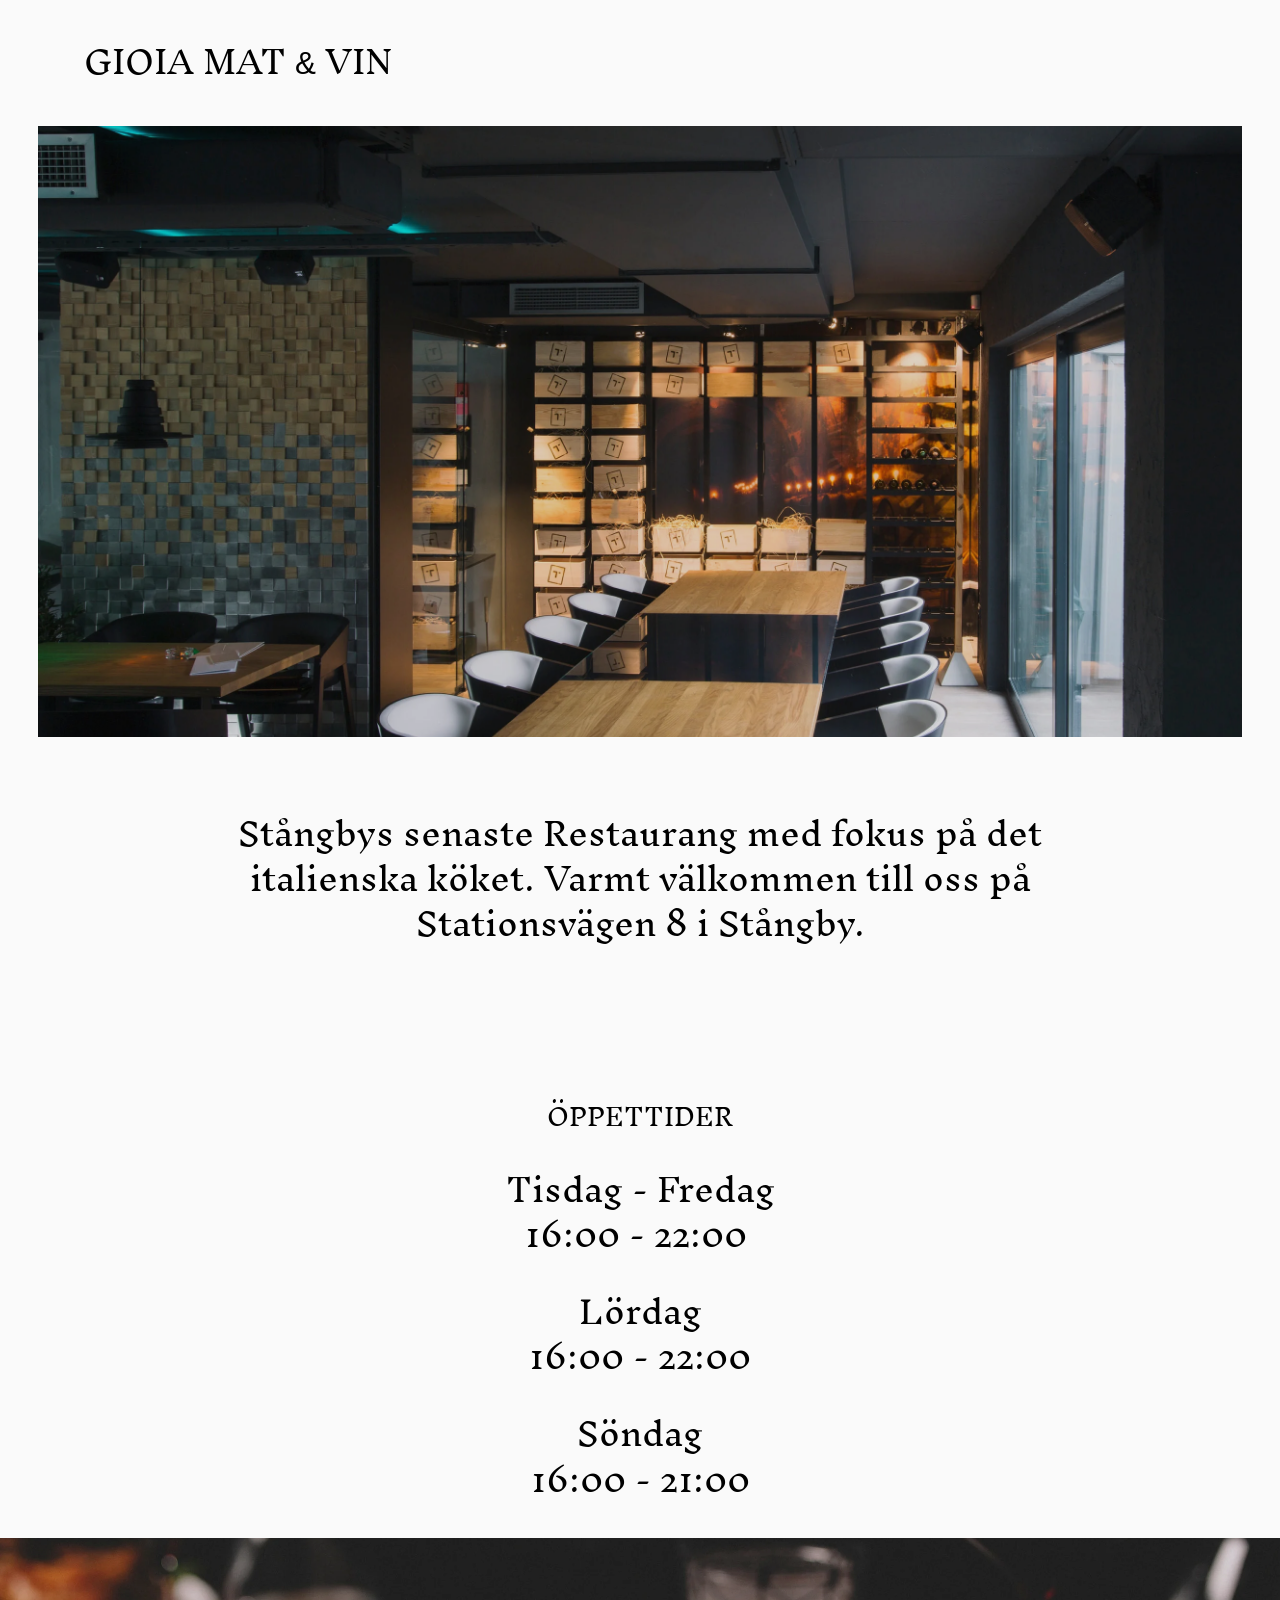
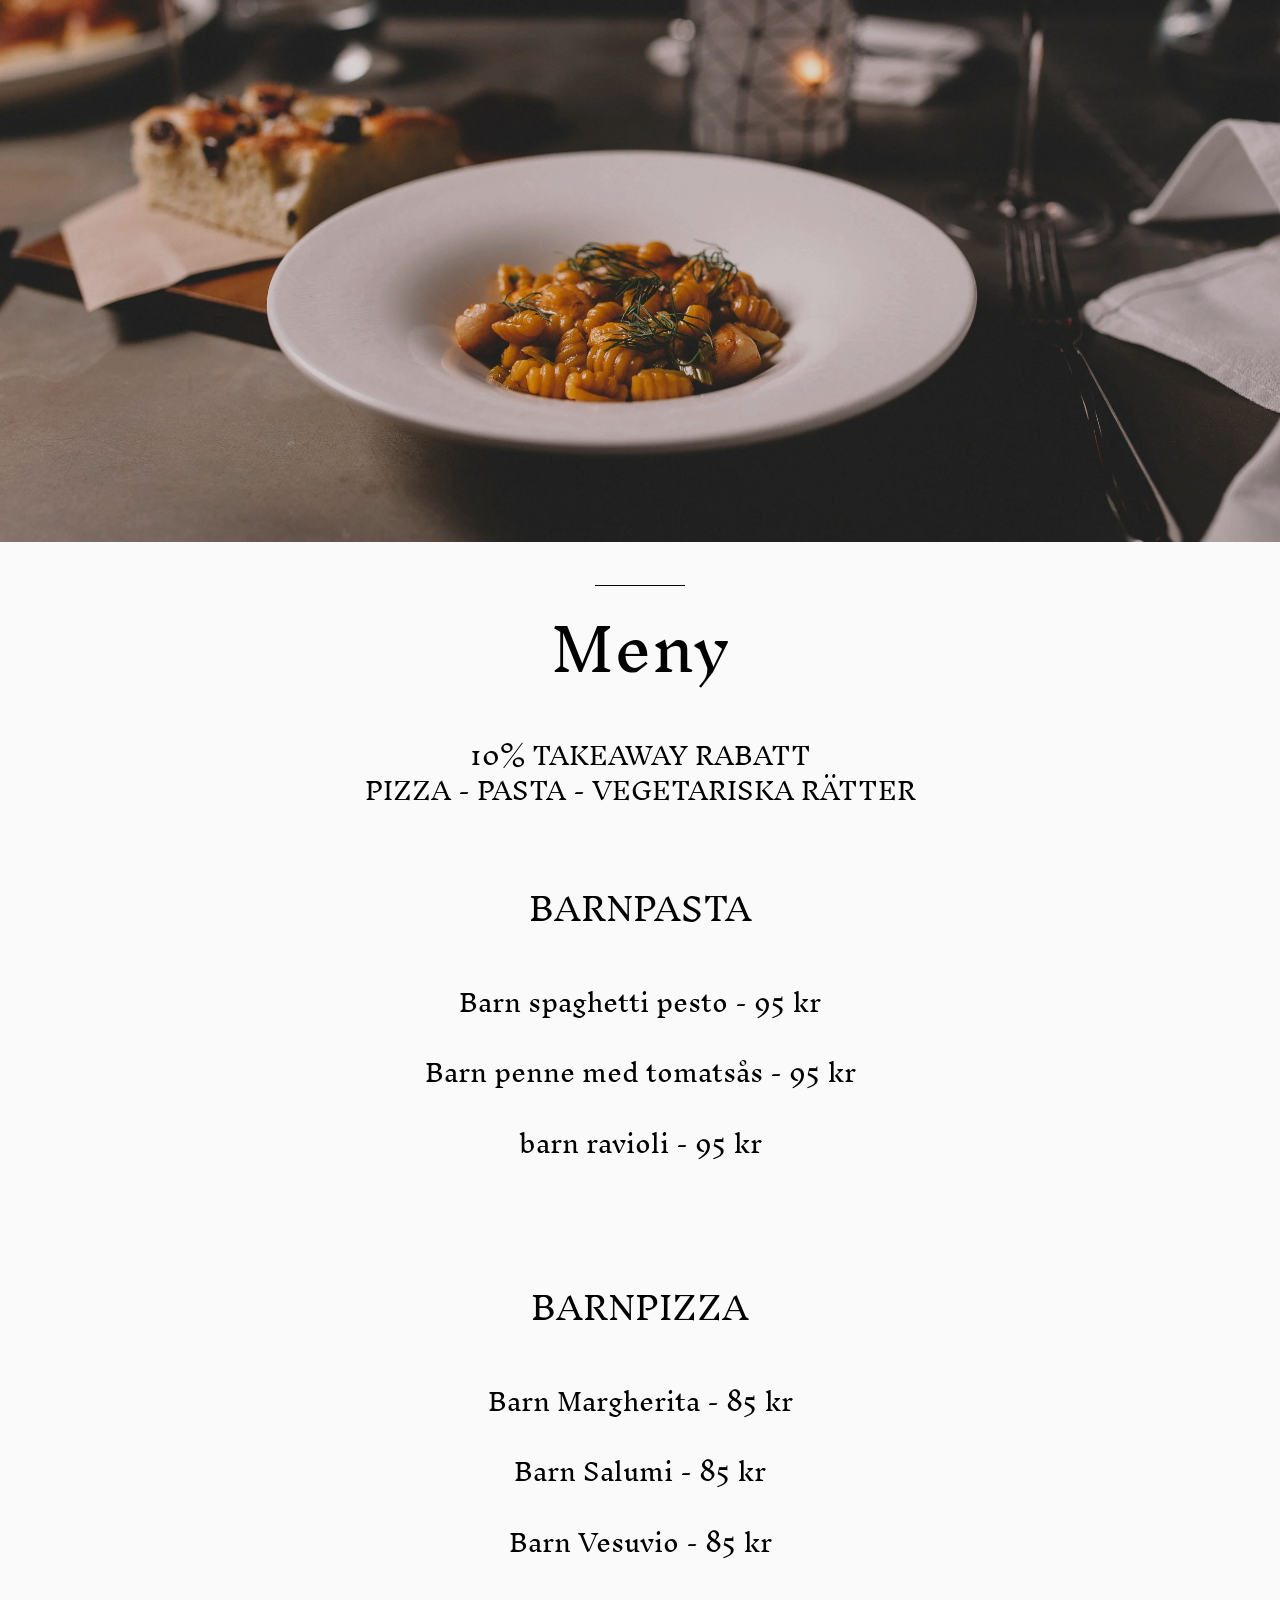
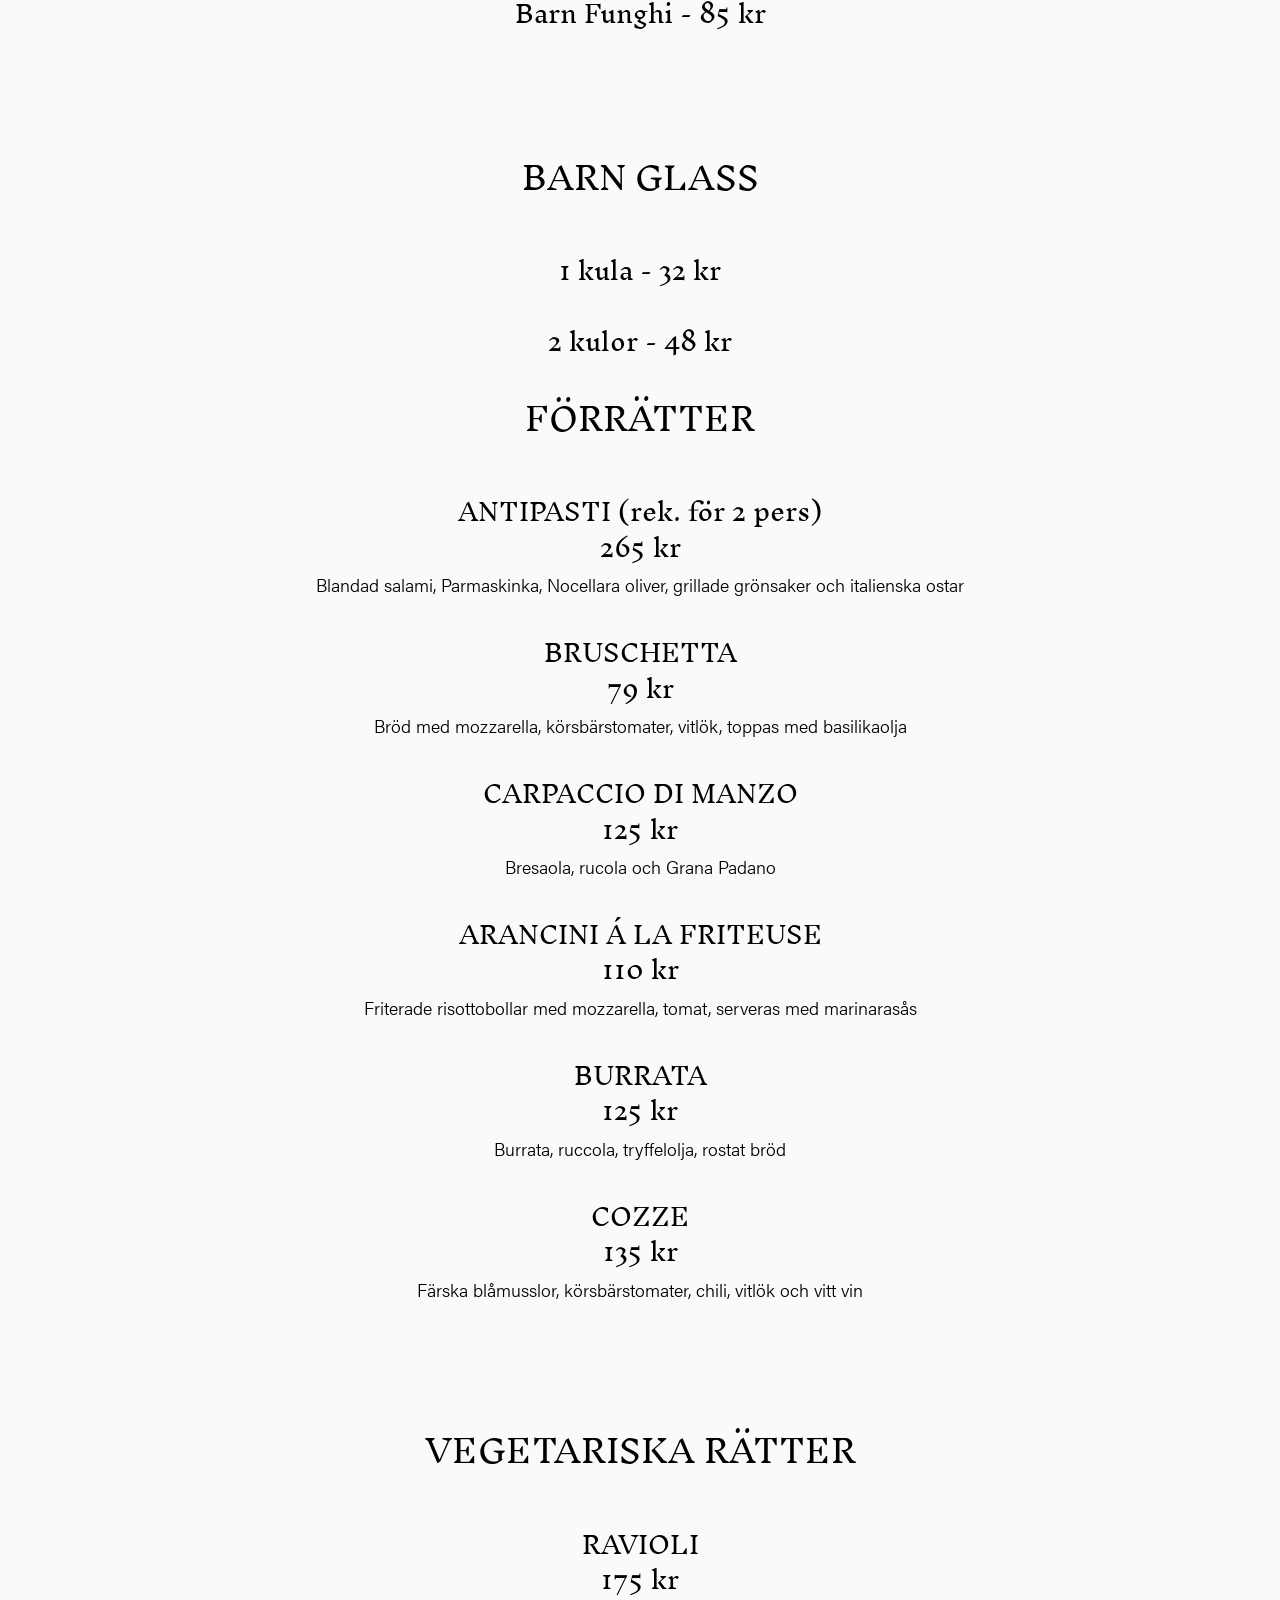
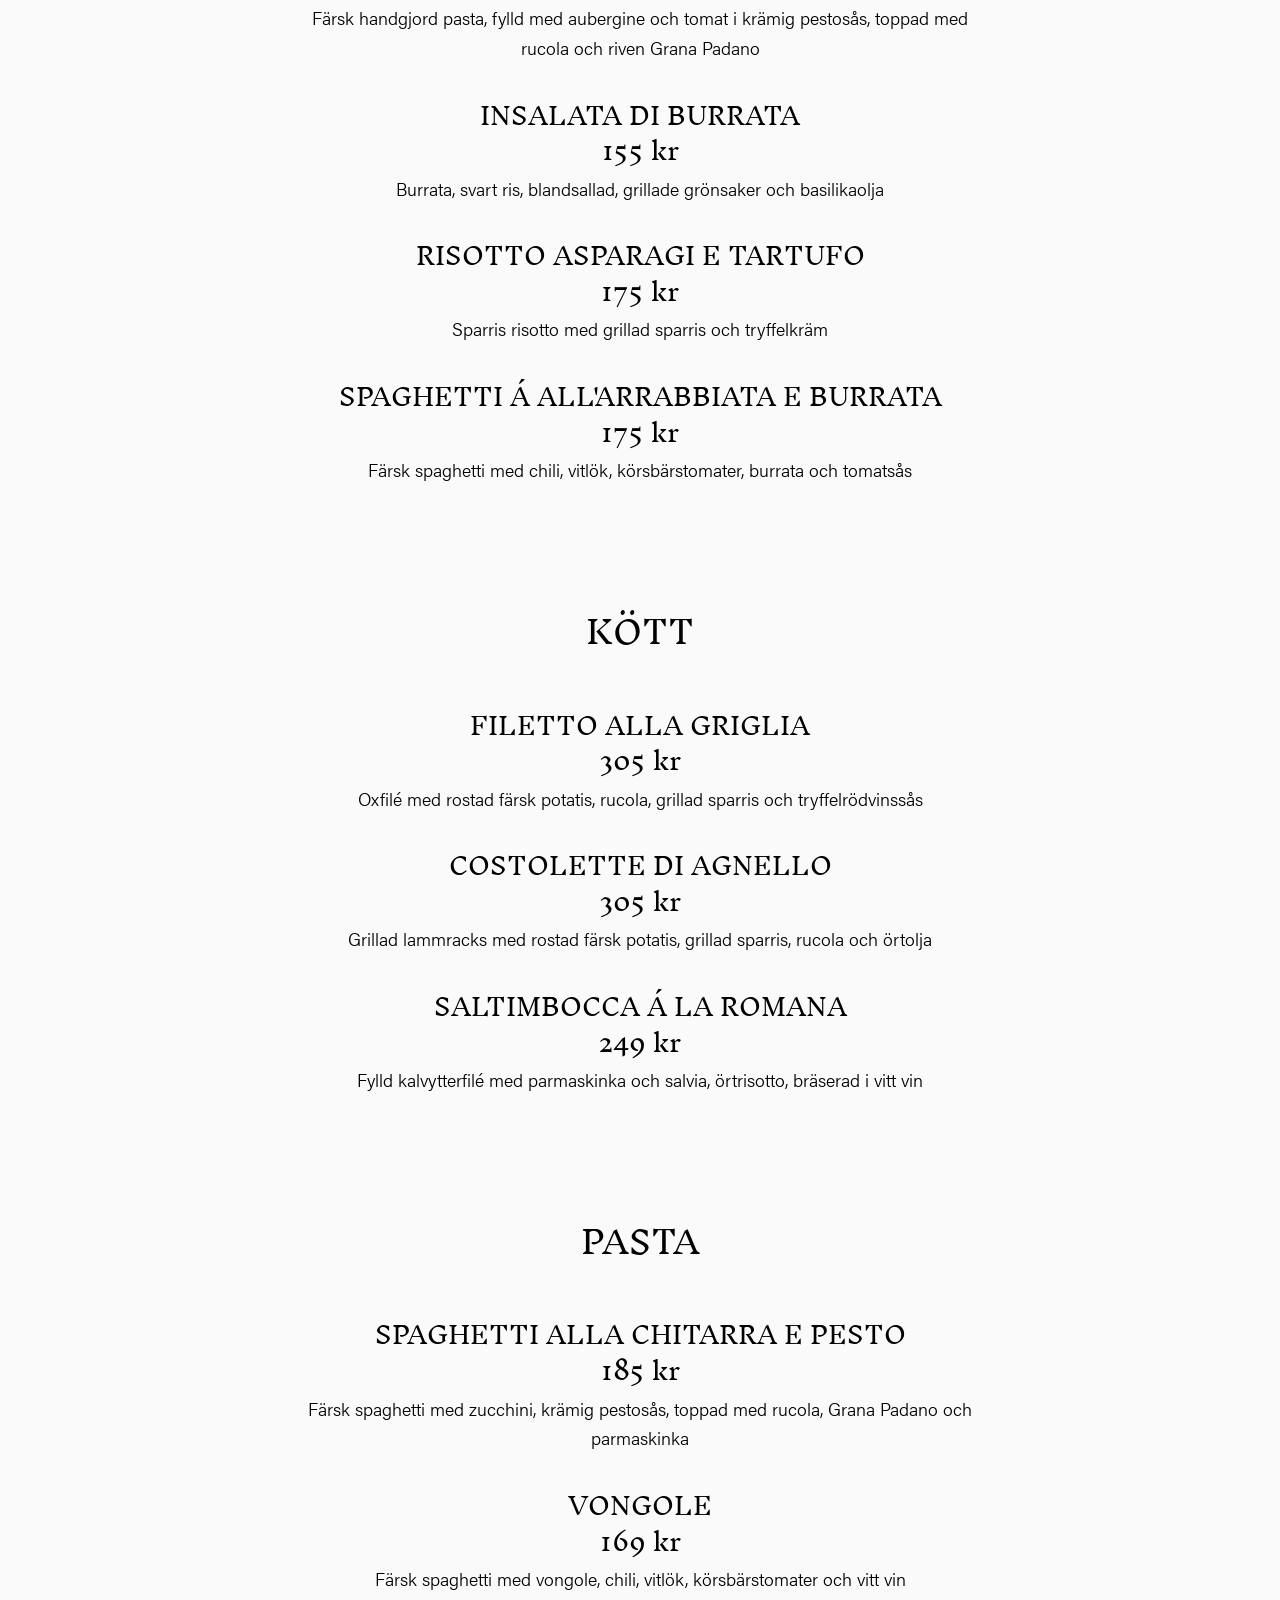
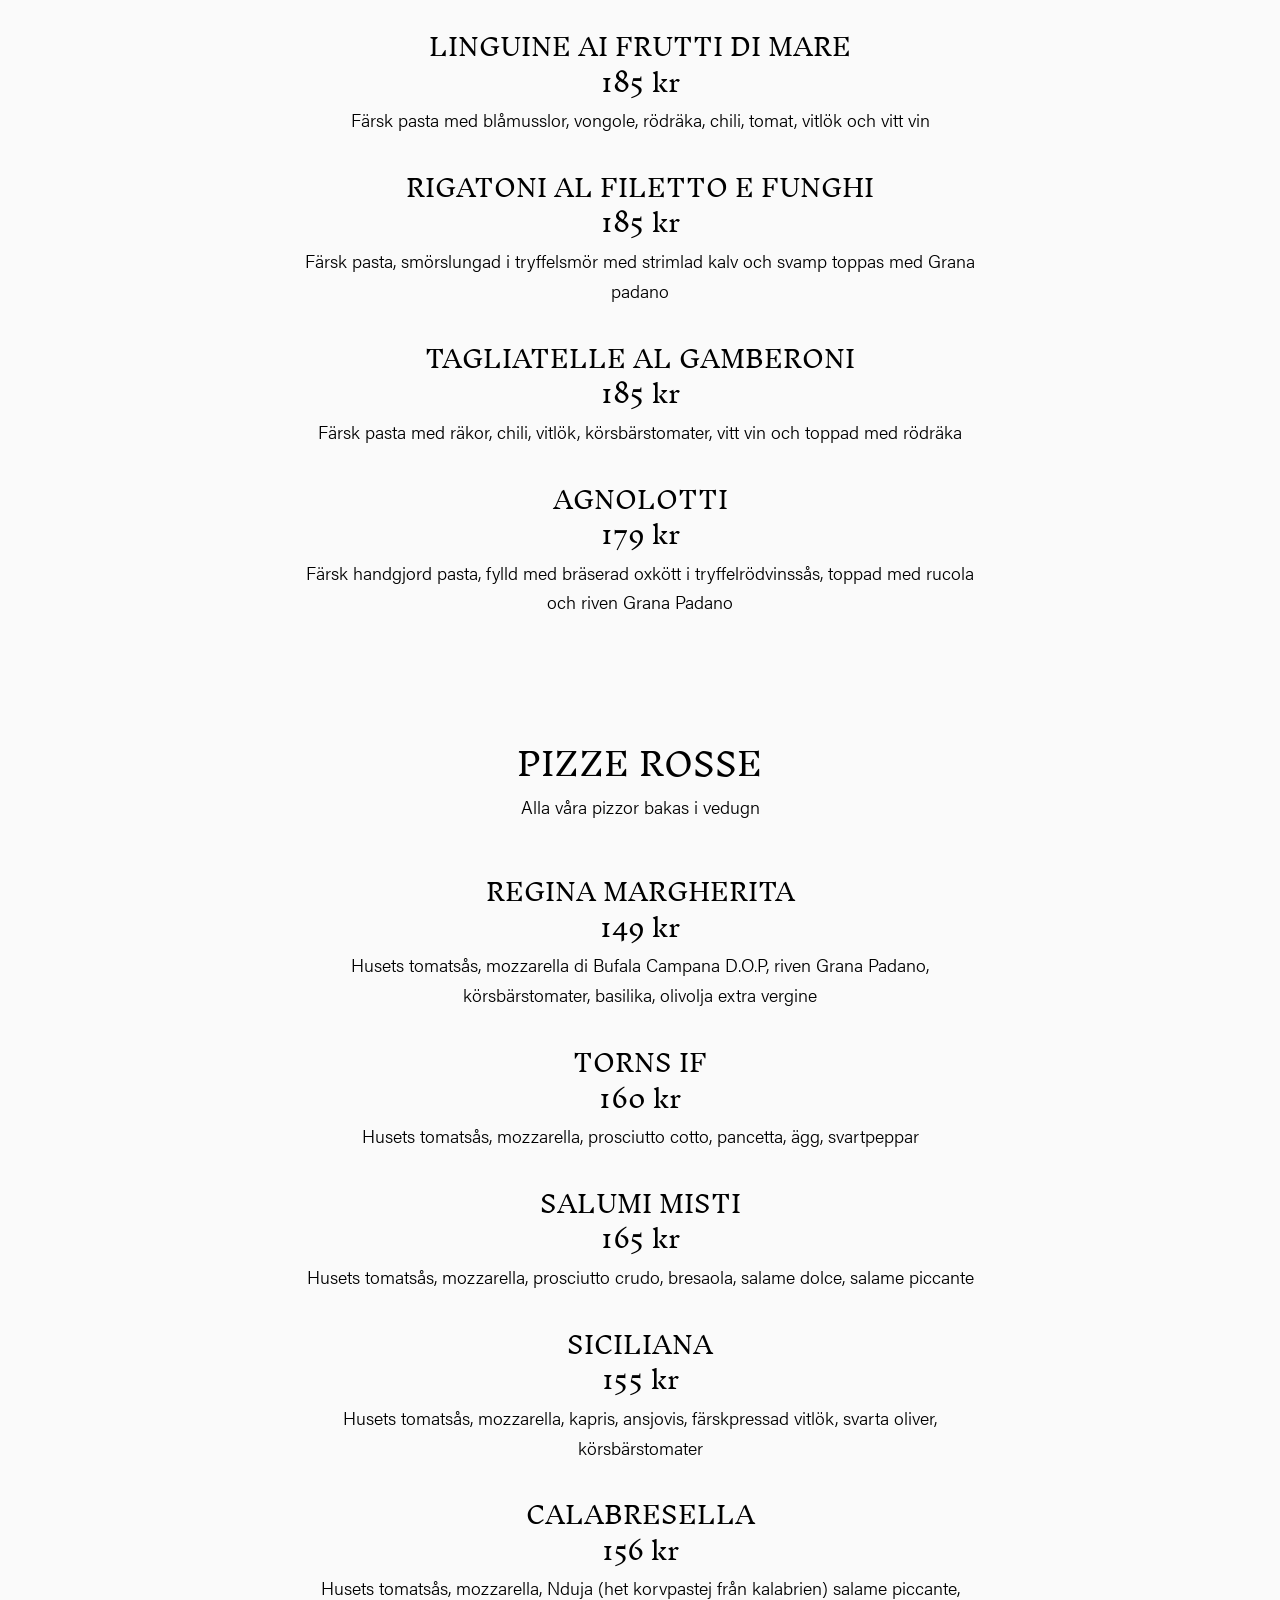
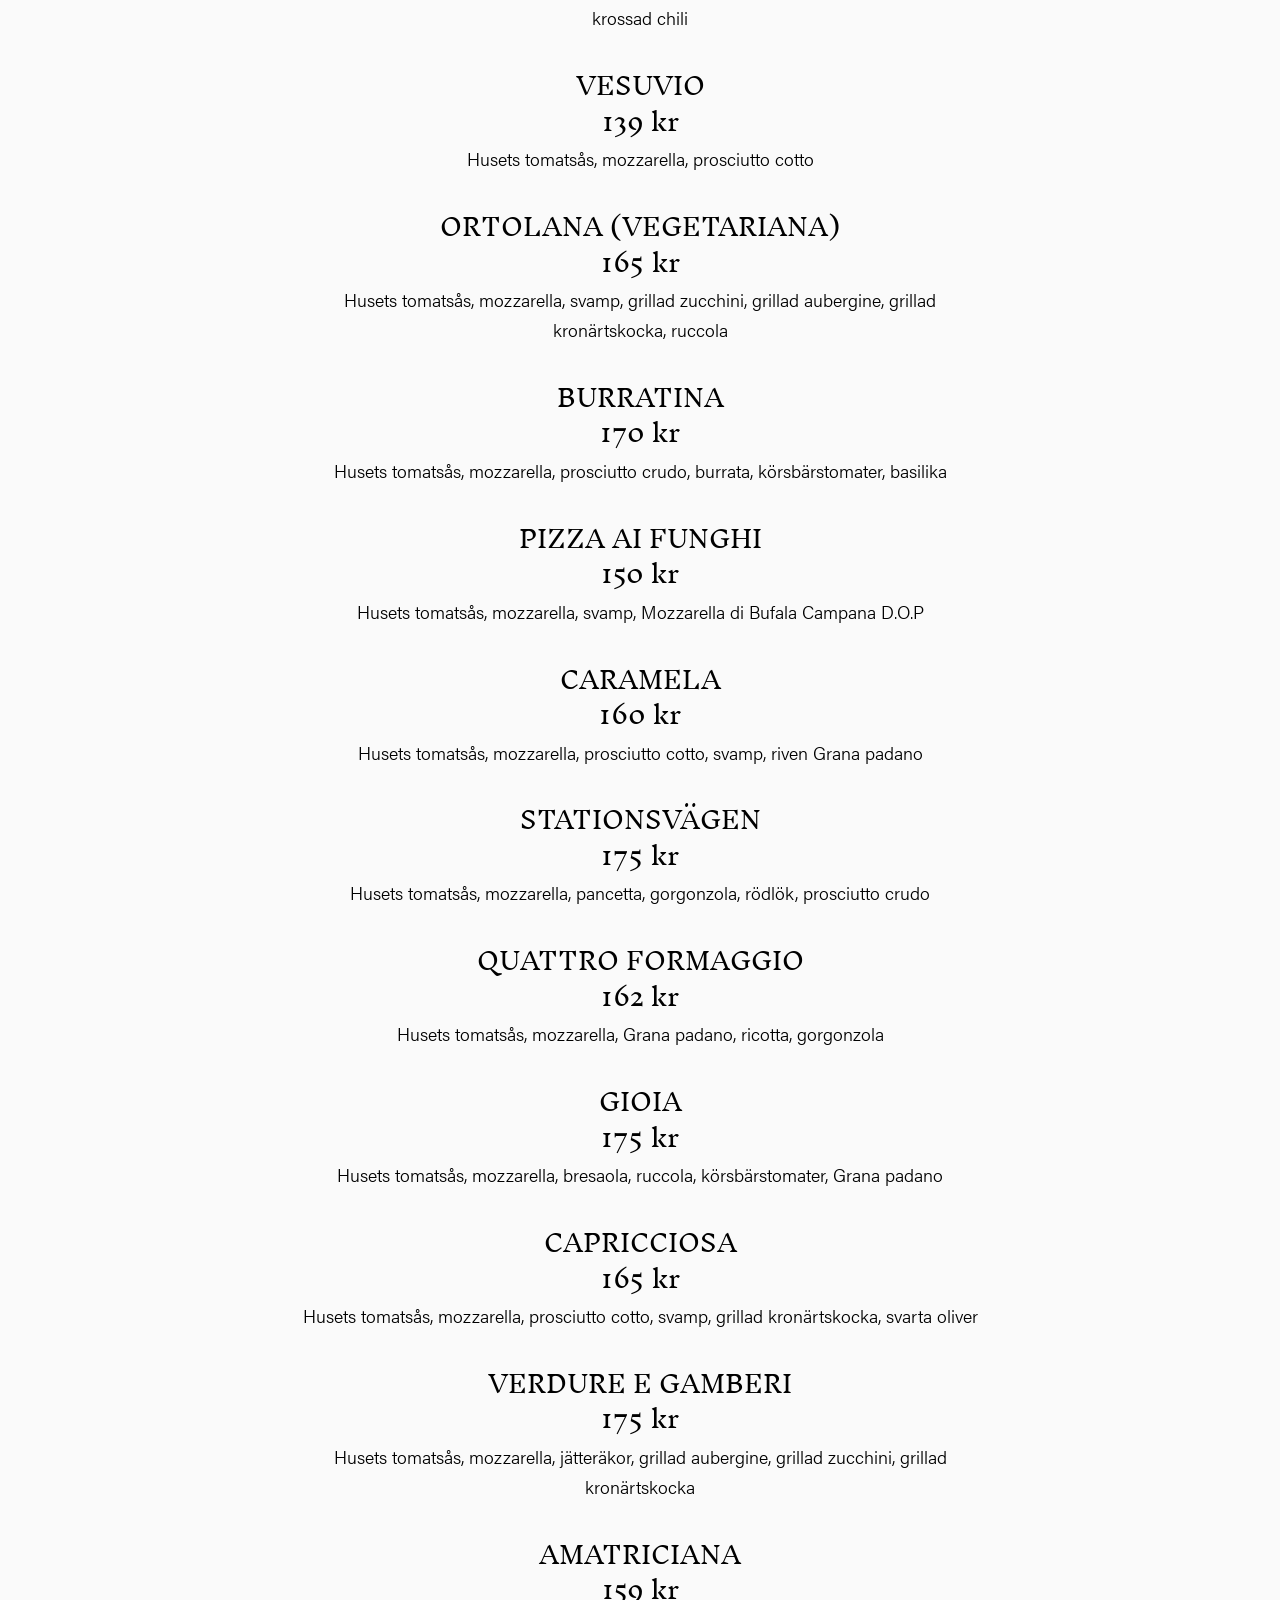
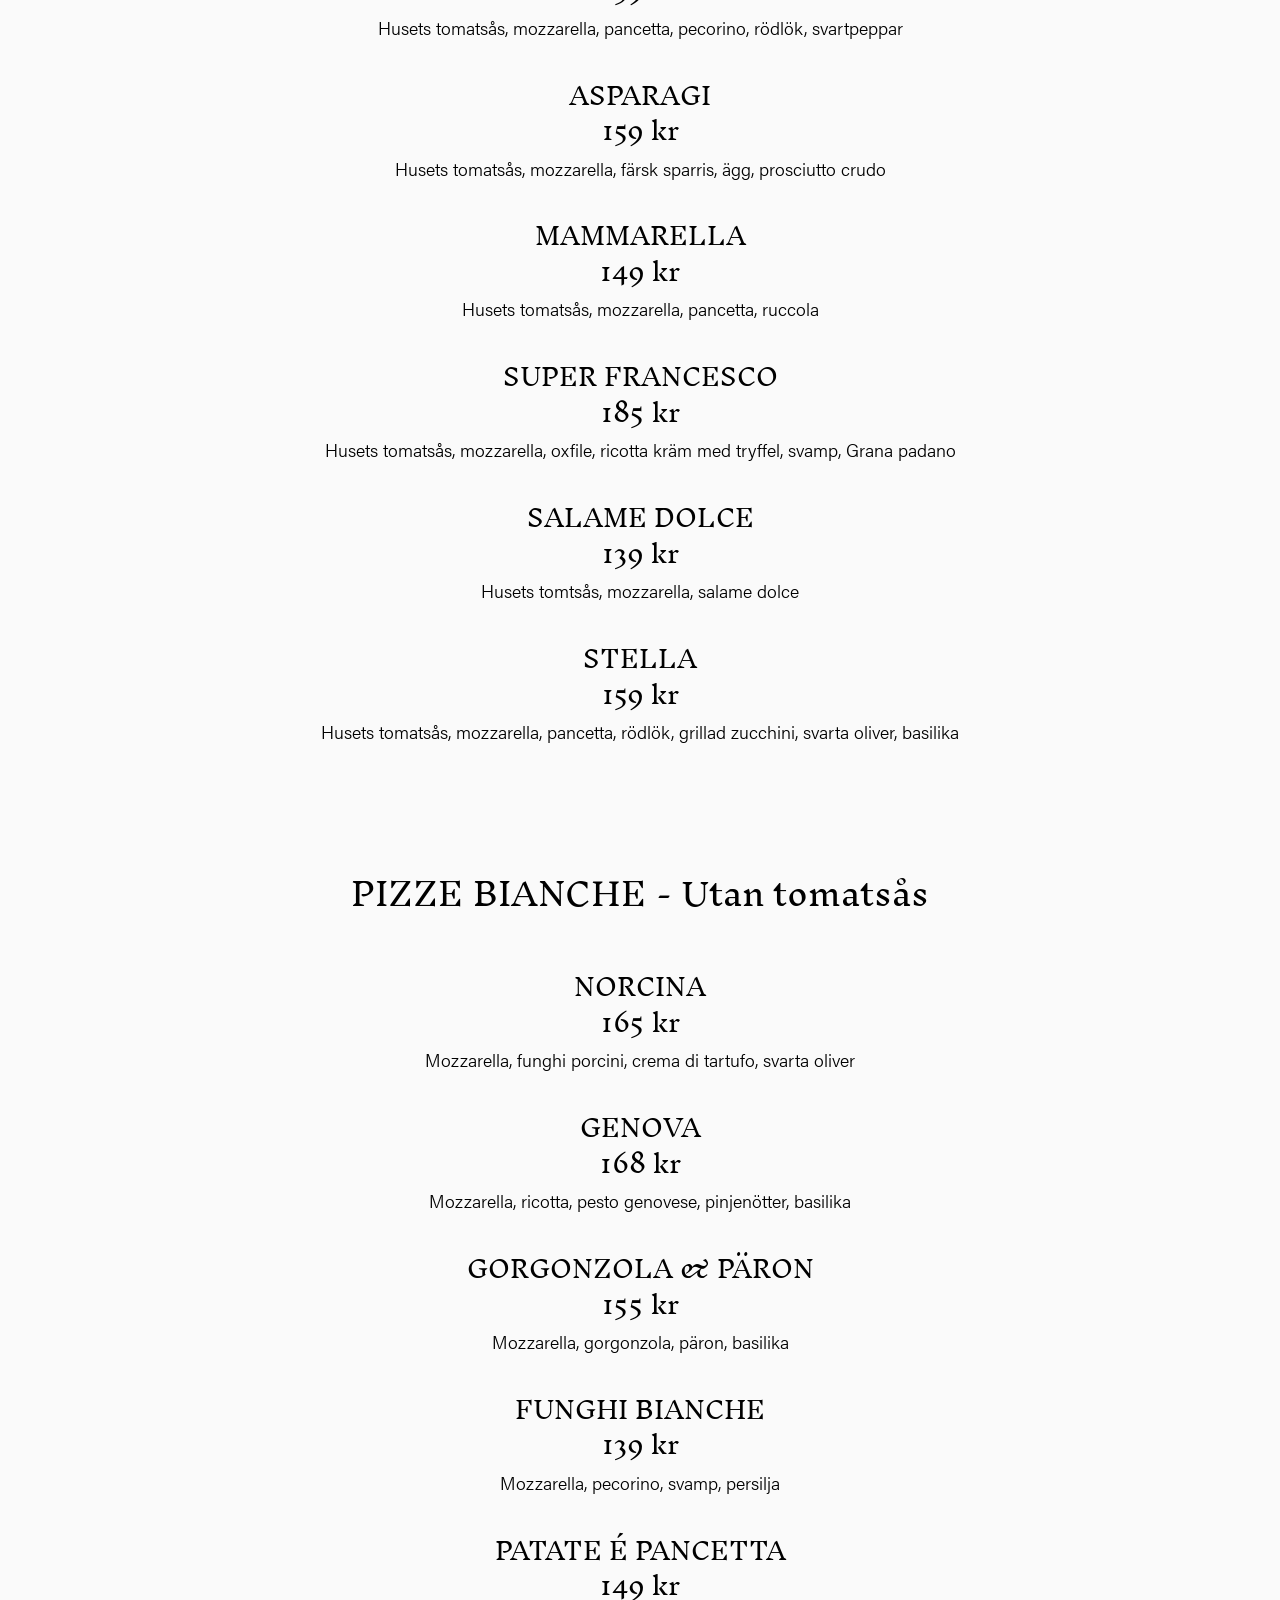
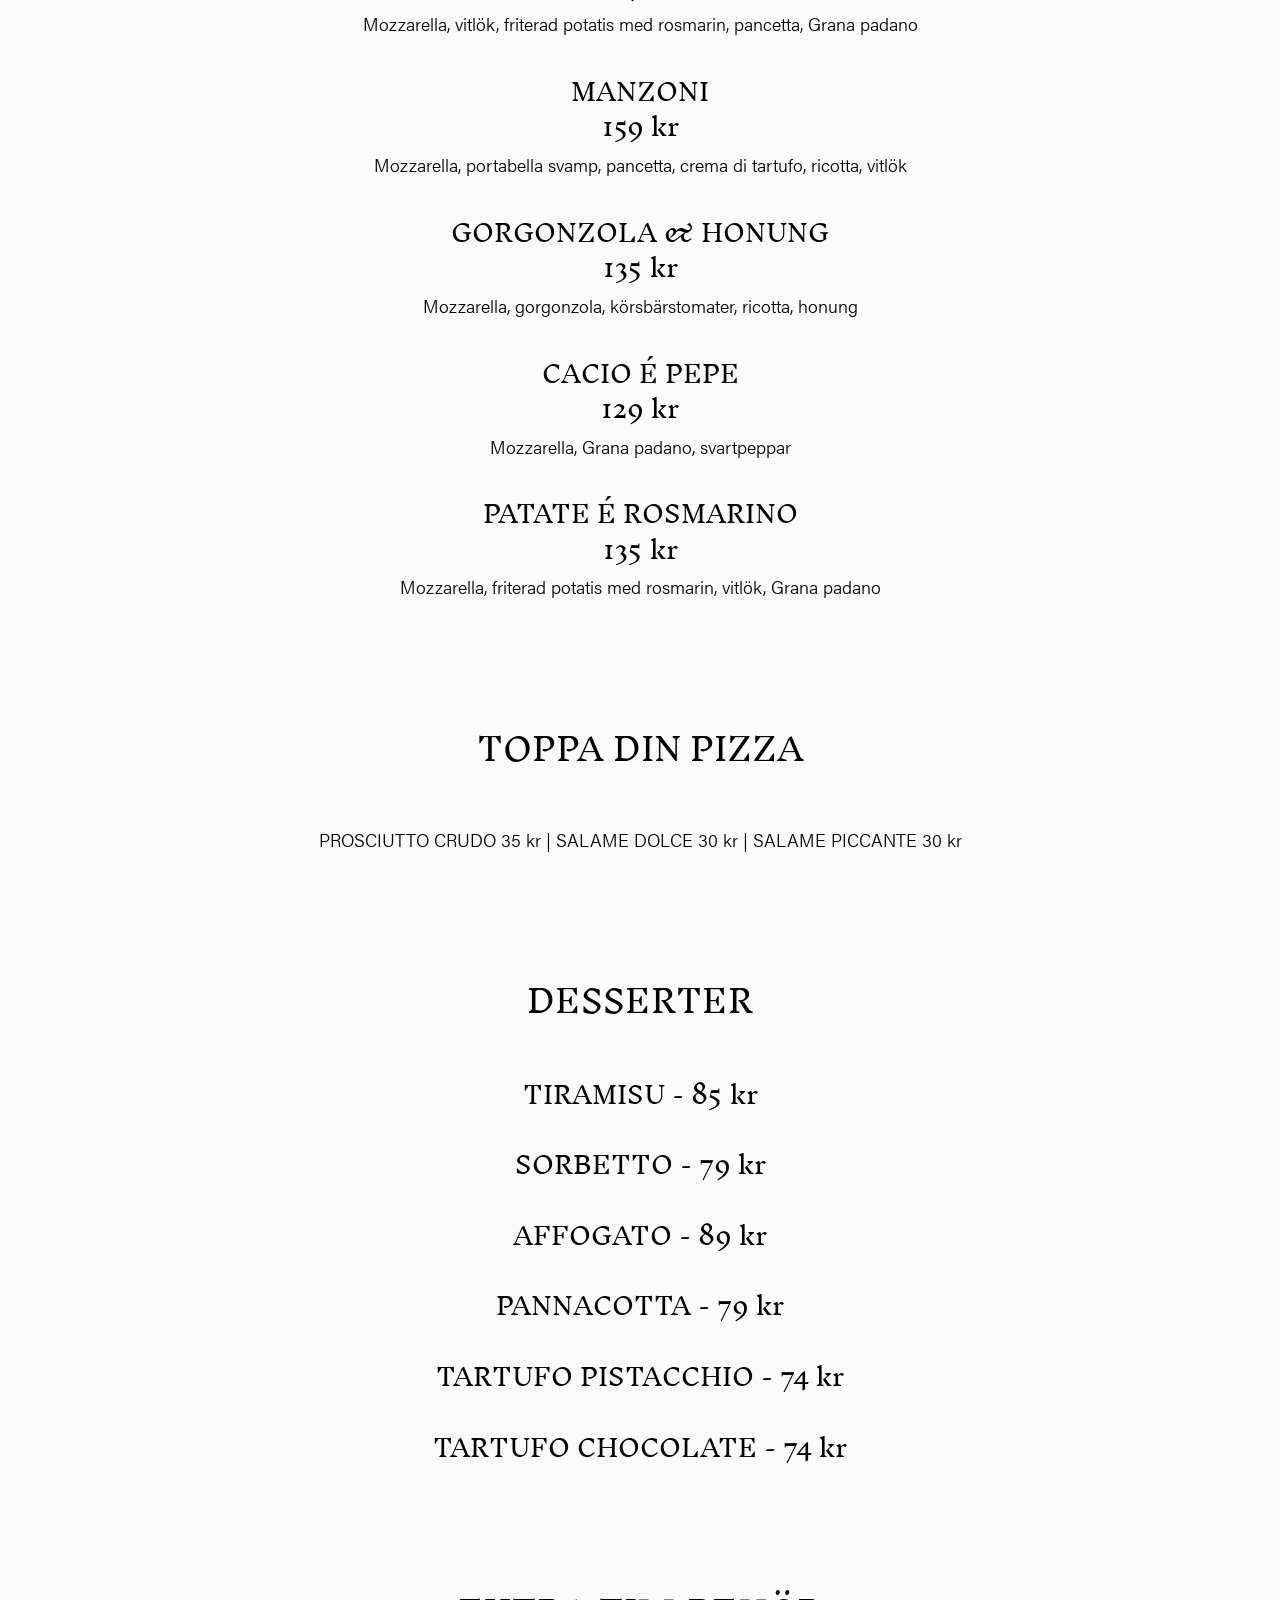
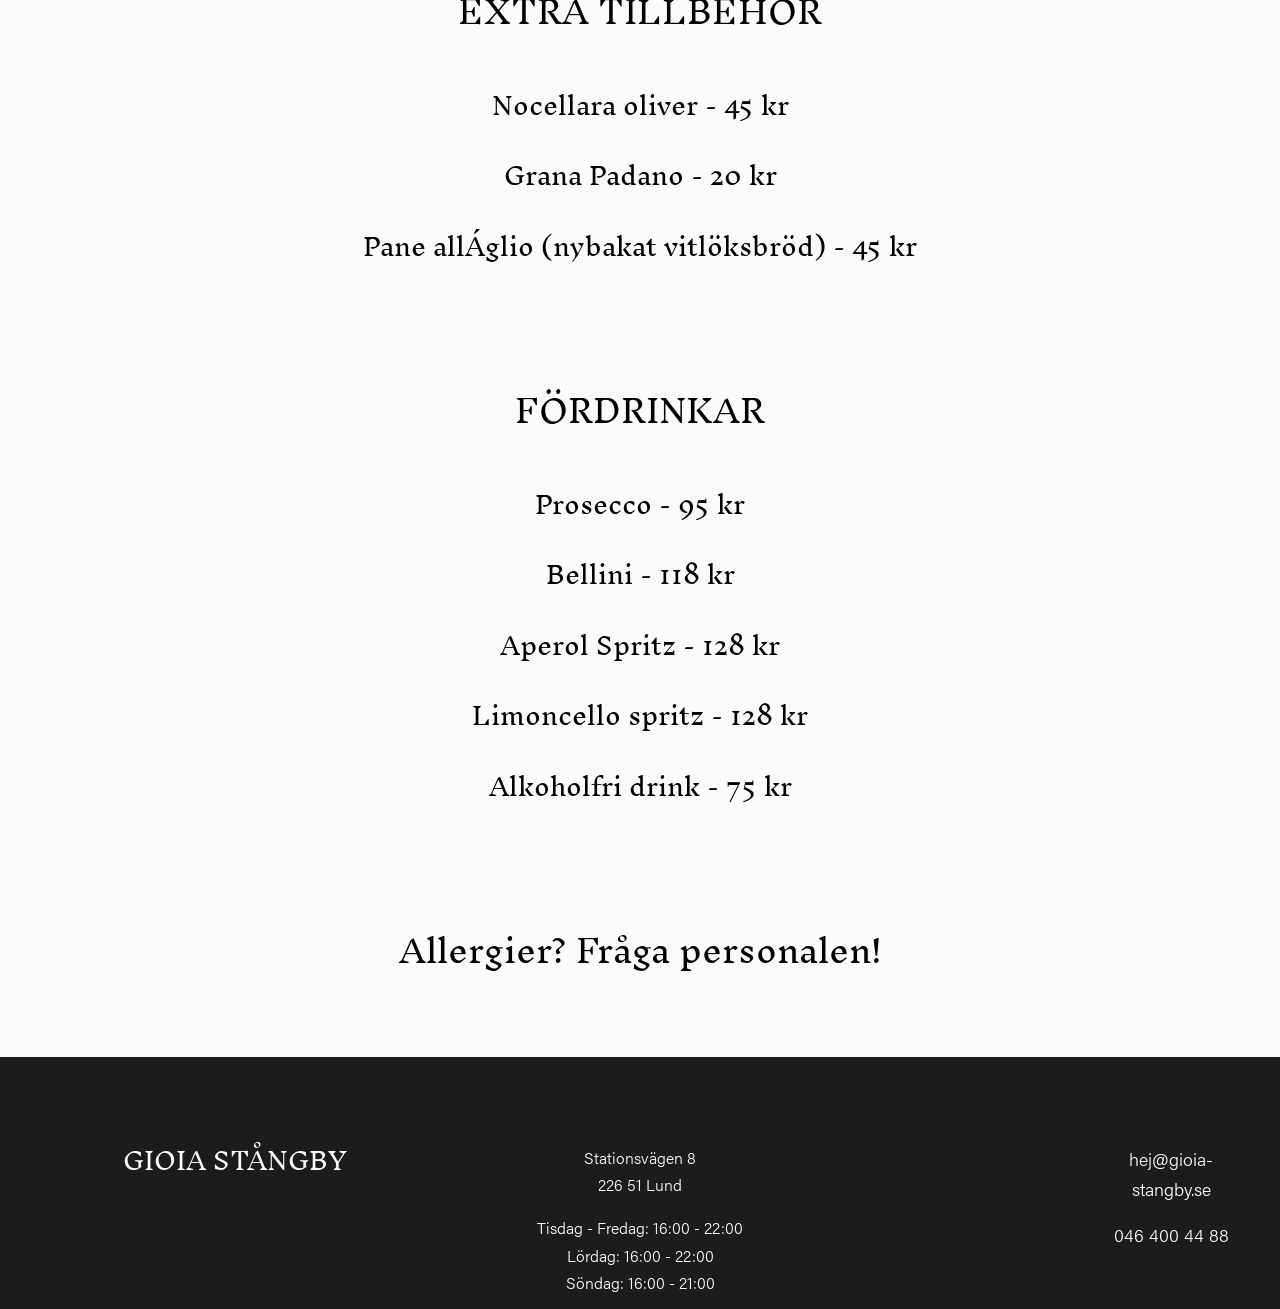
==== commit 84fa25c4: "restore style" ====
--- a/index.html
+++ b/index.html
@@ -5,7 +5,7 @@
 <base href="">
 <meta charset="utf-8">
 <title>GIOIA MAT &amp; VIN I STÅNGBY</title>
-<meta http-equiv="Accept-CH" content="Sec-CH-UA-Platform-Version, Sec-CH-UA-Model"><link rel="icon" type="image/x-icon" href="https://assets.squarespace.com/universal/default-favicon.ico">
+<meta http-equiv="Accept-CH" content="Sec-CH-UA-Platform-Version, Sec-CH-UA-Model"><link rel="icon" type="image/x-icon" href="/assets/images/favicon.ico">
 <link rel="canonical" href="https://shallot-dahlia-8kza.squarespace.com">
 <meta property="og:site_name" content="GIOIA MAT &amp; VIN I STÅNGBY">
 <meta property="og:title" content="GIOIA MAT &amp; VIN I STÅNGBY">
@@ -17,10 +17,9 @@
 <meta name="twitter:url" content="https://shallot-dahlia-8kza.squarespace.com">
 <meta name="twitter:card" content="summary">
 <meta name="description" content="">
-<link rel="preconnect" href="https://images.squarespace-cdn.com">
-<script type="text/javascript" src="//use.typekit.net/ik/[base64].js"></script>
-<style type="text/css">@font-face{font-family:acumin-pro;src:url(https://use.typekit.net/af/a2c82e/00000000000000003b9acaf4/27/l?subset_id=2&fvd=n3&v=3) format("woff2"),url(https://use.typekit.net/af/a2c82e/00000000000000003b9acaf4/27/d?subset_id=2&fvd=n3&v=3) format("woff"),url(https://use.typekit.net/af/a2c82e/00000000000000003b9acaf4/27/a?subset_id=2&fvd=n3&v=3) format("opentype");font-weight:300;font-style:normal;font-stretch:normal;font-display:auto;}@font-face{font-family:acumin-pro;src:url(https://use.typekit.net/af/46da36/00000000000000003b9acaf6/27/l?subset_id=2&fvd=n4&v=3) format("woff2"),url(https://use.typekit.net/af/46da36/00000000000000003b9acaf6/27/d?subset_id=2&fvd=n4&v=3) format("woff"),url(https://use.typekit.net/af/46da36/00000000000000003b9acaf6/27/a?subset_id=2&fvd=n4&v=3) format("opentype");font-weight:400;font-style:normal;font-stretch:normal;font-display:auto;}@font-face{font-family:acumin-pro;src:url(https://use.typekit.net/af/829fc1/00000000000000003b9acaf8/27/l?subset_id=2&fvd=n5&v=3) format("woff2"),url(https://use.typekit.net/af/829fc1/00000000000000003b9acaf8/27/d?subset_id=2&fvd=n5&v=3) format("woff"),url(https://use.typekit.net/af/829fc1/00000000000000003b9acaf8/27/a?subset_id=2&fvd=n5&v=3) format("opentype");font-weight:500;font-style:normal;font-stretch:normal;font-display:auto;}@font-face{font-family:acumin-pro;src:url(https://use.typekit.net/af/6d4bb2/00000000000000003b9acafc/27/l?subset_id=2&fvd=n7&v=3) format("woff2"),url(https://use.typekit.net/af/6d4bb2/00000000000000003b9acafc/27/d?subset_id=2&fvd=n7&v=3) format("woff"),url(https://use.typekit.net/af/6d4bb2/00000000000000003b9acafc/27/a?subset_id=2&fvd=n7&v=3) format("opentype");font-weight:700;font-style:normal;font-stretch:normal;font-display:auto;}@font-face{font-family:acumin-pro;src:url(https://use.typekit.net/af/51b548/00000000000000003b9acaf5/27/l?subset_id=2&fvd=i3&v=3) format("woff2"),url(https://use.typekit.net/af/51b548/00000000000000003b9acaf5/27/d?subset_id=2&fvd=i3&v=3) format("woff"),url(https://use.typekit.net/af/51b548/00000000000000003b9acaf5/27/a?subset_id=2&fvd=i3&v=3) format("opentype");font-weight:300;font-style:italic;font-stretch:normal;font-display:auto;}@font-face{font-family:acumin-pro;src:url(https://use.typekit.net/af/aa5b59/00000000000000003b9acaf7/27/l?subset_id=2&fvd=i4&v=3) format("woff2"),url(https://use.typekit.net/af/aa5b59/00000000000000003b9acaf7/27/d?subset_id=2&fvd=i4&v=3) format("woff"),url(https://use.typekit.net/af/aa5b59/00000000000000003b9acaf7/27/a?subset_id=2&fvd=i4&v=3) format("opentype");font-weight:400;font-style:italic;font-stretch:normal;font-display:auto;}@font-face{font-family:acumin-pro;src:url(https://use.typekit.net/af/6ce26b/00000000000000003b9acafd/27/l?subset_id=2&fvd=i7&v=3) format("woff2"),url(https://use.typekit.net/af/6ce26b/00000000000000003b9acafd/27/d?subset_id=2&fvd=i7&v=3) format("woff"),url(https://use.typekit.net/af/6ce26b/00000000000000003b9acafd/27/a?subset_id=2&fvd=i7&v=3) format("opentype");font-weight:700;font-style:italic;font-stretch:normal;font-display:auto;}</style><script type="text/javascript">try{Typekit.load();}catch(e){}</script>
-<link rel="stylesheet" type="text/css" href="https://fonts.googleapis.com/css2?family=Inknut+Antiqua:wght@300;700">
+
+
+
 <script type="text/javascript" crossorigin="anonymous" defer="defer" nomodule="nomodule" src="//assets.squarespace.com/@sqs/polyfiller/1.6/legacy.js"></script>
 <script type="text/javascript" crossorigin="anonymous" defer="defer" src="//assets.squarespace.com/@sqs/polyfiller/1.6/modern.js"></script>
 <script type="text/javascript">SQUARESPACE_ROLLUPS = {};</script>
@@ -31,10 +30,10 @@
 <script crossorigin="anonymous" src="//assets.squarespace.com/universal/scripts-compressed/common-vendors-stable-4f4c60e81543e5b4d29e-min.sv-SE.js" defer=""></script><script>(function(rollups, name) { if (!rollups[name]) { rollups[name] = {}; } rollups[name].js = ["//assets.squarespace.com/universal/scripts-compressed/common-vendors-96f91457716657e1e22e-min.sv-SE.js"]; })(SQUARESPACE_ROLLUPS, 'squarespace-common_vendors');</script>
 <script crossorigin="anonymous" src="//assets.squarespace.com/universal/scripts-compressed/common-vendors-96f91457716657e1e22e-min.sv-SE.js" defer=""></script><script>(function(rollups, name) { if (!rollups[name]) { rollups[name] = {}; } rollups[name].js = ["//assets.squarespace.com/universal/scripts-compressed/common-86c41acbbb0118728f92-min.sv-SE.js"]; })(SQUARESPACE_ROLLUPS, 'squarespace-common');</script>
 <script crossorigin="anonymous" src="//assets.squarespace.com/universal/scripts-compressed/common-86c41acbbb0118728f92-min.sv-SE.js" defer=""></script><script>(function(rollups, name) { if (!rollups[name]) { rollups[name] = {}; } rollups[name].js = ["//assets.squarespace.com/universal/scripts-compressed/performance-621e1fa00d67bed5d836-min.sv-SE.js"]; })(SQUARESPACE_ROLLUPS, 'squarespace-performance');</script>
-<script crossorigin="anonymous" src="//assets.squarespace.com/universal/scripts-compressed/performance-621e1fa00d67bed5d836-min.sv-SE.js" defer=""></script><script data-name="static-context">Static = window.Static || {}; Static.SQUARESPACE_CONTEXT = {"facebookAppId":"314192535267336","facebookApiVersion":"v6.0","rollups":{"squarespace-announcement-bar":{"js":"//assets.squarespace.com/universal/scripts-compressed/announcement-bar-fb78a57ff6c1ec37bb79-min.sv-SE.js"},"squarespace-audio-player":{"css":"//assets.squarespace.com/universal/styles-compressed/audio-player-ec19be8a0c0fd24c8b47-min.sv-SE.css","js":"//assets.squarespace.com/universal/scripts-compressed/audio-player-971e19fcb9a28fecfa35-min.sv-SE.js"},"squarespace-blog-collection-list":{"css":"//assets.squarespace.com/universal/styles-compressed/blog-collection-list-b525cd41715c4daca52e-min.sv-SE.css","js":"//assets.squarespace.com/universal/scripts-compressed/blog-collection-list-aedbec41cb18d2b4a576-min.sv-SE.js"},"squarespace-calendar-block-renderer":{"css":"//assets.squarespace.com/universal/styles-compressed/calendar-block-renderer-3eb91111f6e2e1467229-min.sv-SE.css","js":"//assets.squarespace.com/universal/scripts-compressed/calendar-block-renderer-bb0a1608cc9ceba54e41-min.sv-SE.js"},"squarespace-chartjs-helpers":{"css":"//assets.squarespace.com/universal/styles-compressed/chartjs-helpers-007ea78d02cf6706cc3c-min.sv-SE.css","js":"//assets.squarespace.com/universal/scripts-compressed/chartjs-helpers-494d23a1e751b6c53e6c-min.sv-SE.js"},"squarespace-comments":{"css":"//assets.squarespace.com/universal/styles-compressed/comments-a8030a5286a640f7792a-min.sv-SE.css","js":"//assets.squarespace.com/universal/scripts-compressed/comments-a5ac2bcc3da78c30b821-min.sv-SE.js"},"squarespace-custom-css-popup":{"css":"//assets.squarespace.com/universal/styles-compressed/custom-css-popup-227cc1f1ed3fa40291a6-min.sv-SE.css","js":"//assets.squarespace.com/universal/scripts-compressed/custom-css-popup-0740c2c6569e6eb733af-min.sv-SE.js"},"squarespace-dialog":{"css":"//assets.squarespace.com/universal/styles-compressed/dialog-a17d2d98b1f070a4287e-min.sv-SE.css","js":"//assets.squarespace.com/universal/scripts-compressed/dialog-9a85fcb961f56558bcfd-min.sv-SE.js"},"squarespace-events-collection":{"css":"//assets.squarespace.com/universal/styles-compressed/events-collection-3eb91111f6e2e1467229-min.sv-SE.css","js":"//assets.squarespace.com/universal/scripts-compressed/events-collection-e9586a7497c7d002c84f-min.sv-SE.js"},"squarespace-form-rendering-utils":{"js":"//assets.squarespace.com/universal/scripts-compressed/form-rendering-utils-ca39ce49fdfde4a1ecc3-min.sv-SE.js"},"squarespace-forms":{"css":"//assets.squarespace.com/universal/styles-compressed/forms-777aec016e40d87e1366-min.sv-SE.css","js":"//assets.squarespace.com/universal/scripts-compressed/forms-a24471c4f9aa4427c69a-min.sv-SE.js"},"squarespace-gallery-collection-list":{"css":"//assets.squarespace.com/universal/styles-compressed/gallery-collection-list-b525cd41715c4daca52e-min.sv-SE.css","js":"//assets.squarespace.com/universal/scripts-compressed/gallery-collection-list-0496d153e48a1a479afb-min.sv-SE.js"},"squarespace-image-zoom":{"css":"//assets.squarespace.com/universal/styles-compressed/image-zoom-b525cd41715c4daca52e-min.sv-SE.css","js":"//assets.squarespace.com/universal/scripts-compressed/image-zoom-1f99e126299645d1533f-min.sv-SE.js"},"squarespace-pinterest":{"css":"//assets.squarespace.com/universal/styles-compressed/pinterest-b525cd41715c4daca52e-min.sv-SE.css","js":"//assets.squarespace.com/universal/scripts-compressed/pinterest-867bdbb133f6c0408175-min.sv-SE.js"},"squarespace-popup-overlay":{"css":"//assets.squarespace.com/universal/styles-compressed/popup-overlay-1e713b78d6af7acb51be-min.sv-SE.css","js":"//assets.squarespace.com/universal/scripts-compressed/popup-overlay-3db890a4b1072a7eeac6-min.sv-SE.js"},"squarespace-product-quick-view":{"css":"//assets.squarespace.com/universal/styles-compressed/product-quick-view-f704841f0e7154374ebd-min.sv-SE.css","js":"//assets.squarespace.com/universal/scripts-compressed/product-quick-view-f6bd394170625ea5d315-min.sv-SE.js"},"squarespace-products-collection-item-v2":{"css":"//assets.squarespace.com/universal/styles-compressed/products-collection-item-v2-b525cd41715c4daca52e-min.sv-SE.css","js":"//assets.squarespace.com/universal/scripts-compressed/products-collection-item-v2-7ee8c454700b02eb6eca-min.sv-SE.js"},"squarespace-products-collection-list-v2":{"css":"//assets.squarespace.com/universal/styles-compressed/products-collection-list-v2-b525cd41715c4daca52e-min.sv-SE.css","js":"//assets.squarespace.com/universal/scripts-compressed/products-collection-list-v2-60e087f55c5e6c1480df-min.sv-SE.js"},"squarespace-search-page":{"css":"//assets.squarespace.com/universal/styles-compressed/search-page-7c945a3c2a371f315dc5-min.sv-SE.css","js":"//assets.squarespace.com/universal/scripts-compressed/search-page-c34c9ab50ed97d3db0e9-min.sv-SE.js"},"squarespace-search-preview":{"js":"//assets.squarespace.com/universal/scripts-compressed/search-preview-c87221071aa9474ec02e-min.sv-SE.js"},"squarespace-simple-liking":{"css":"//assets.squarespace.com/universal/styles-compressed/simple-liking-d1f5a600f1a4edd4ee21-min.sv-SE.css","js":"//assets.squarespace.com/universal/scripts-compressed/simple-liking-ed6c3dfa29f45947567b-min.sv-SE.js"},"squarespace-social-buttons":{"css":"//assets.squarespace.com/universal/styles-compressed/social-buttons-b19d9126eb75add88323-min.sv-SE.css","js":"//assets.squarespace.com/universal/scripts-compressed/social-buttons-bdd5cc9429eec18d2251-min.sv-SE.js"},"squarespace-tourdates":{"css":"//assets.squarespace.com/universal/styles-compressed/tourdates-b525cd41715c4daca52e-min.sv-SE.css","js":"//assets.squarespace.com/universal/scripts-compressed/tourdates-5eeda5dc3d595d257d49-min.sv-SE.js"},"squarespace-website-overlays-manager":{"css":"//assets.squarespace.com/universal/styles-compressed/website-overlays-manager-5fc74cf2b913a32dc847-min.sv-SE.css","js":"//assets.squarespace.com/universal/scripts-compressed/website-overlays-manager-8a57f16c36d63645a538-min.sv-SE.js"}},"pageType":2,"website":{"id":"65e8518fe034924b376edec3","identifier":"shallot-dahlia-8kza","websiteType":1,"contentModifiedOn":1709727908662,"cloneable":false,"hasBeenCloneable":false,"siteStatus":{},"language":"sv-SE","timeZone":"Europe/Stockholm","machineTimeZoneOffset":3600000,"timeZoneOffset":3600000,"timeZoneAbbr":"CET","siteTitle":"GIOIA MAT & VIN I ST\u00C5NGBY","fullSiteTitle":"GIOIA MAT & VIN I ST\u00C5NGBY","siteDescription":"","location":{"mapLat":55.7535983,"mapLng":13.2001653,"addressTitle":"GIOIA MAT & VIN","addressLine1":"Stationsv\u00E4gen","addressLine2":"Lund, Sk\u00E5ne l\u00E4n, 226 51","addressCountry":"Sweden"},"shareButtonOptions":{"2":true,"4":true,"6":true,"3":true,"7":true,"1":true,"8":true},"authenticUrl":"https://shallot-dahlia-8kza.squarespace.com","internalUrl":"https://shallot-dahlia-8kza.squarespace.com","baseUrl":"https://shallot-dahlia-8kza.squarespace.com","sslSetting":3,"isHstsEnabled":true,"socialAccounts":[{"serviceId":64,"addedOn":1709724047938,"profileUrl":"http://instagram.com/squarespace","iconEnabled":true,"serviceName":"instagram-unauth"},{"serviceId":60,"addedOn":1709724047941,"profileUrl":"http://facebook.com/squarespace","iconEnabled":true,"serviceName":"facebook-unauth"},{"serviceId":62,"addedOn":1709724047947,"profileUrl":"http://twitter.com/squarespace","iconEnabled":true,"serviceName":"twitter-unauth"}],"typekitId":"","statsMigrated":false,"imageMetadataProcessingEnabled":false,"captchaSettings":{"enabledForDonations":false},"showOwnerLogin":false},"websiteSettings":{"id":"65e8518fe034924b376edec5","websiteId":"65e8518fe034924b376edec3","subjects":[],"country":"SE","state":"AB","simpleLikingEnabled":true,"mobileInfoBarSettings":{"style":1,"isContactEmailEnabled":false,"isContactPhoneNumberEnabled":false,"isLocationEnabled":false,"isBusinessHoursEnabled":false},"announcementBarSettings":{"style":1},"popupOverlaySettings":{"style":1,"enabledPages":[]},"commentLikesAllowed":true,"commentAnonAllowed":true,"commentThreaded":true,"commentApprovalRequired":false,"commentAvatarsOn":true,"commentSortType":2,"commentFlagThreshold":0,"commentFlagsAllowed":true,"commentEnableByDefault":true,"commentDisableAfterDaysDefault":0,"disqusShortname":"","commentsEnabled":false,"contactPhoneNumber":"046 400 44 88","businessHours":{"monday":{"text":"","ranges":[{}]},"tuesday":{"text":"","ranges":[{}]},"wednesday":{"text":"","ranges":[{}]},"thursday":{"text":"","ranges":[{}]},"friday":{"text":"","ranges":[{}]},"saturday":{"text":"","ranges":[{}]},"sunday":{"text":"","ranges":[{}]}},"storeSettings":{"returnPolicy":null,"termsOfService":null,"privacyPolicy":null,"expressCheckout":false,"continueShoppingLinkUrl":"/","useLightCart":false,"showNoteField":false,"shippingCountryDefaultValue":"US","billToShippingDefaultValue":false,"showShippingPhoneNumber":true,"isShippingPhoneRequired":false,"showBillingPhoneNumber":true,"isBillingPhoneRequired":false,"currenciesSupported":["USD","CAD","GBP","AUD","EUR","CHF","NOK","SEK","DKK","NZD","SGD","MXN","HKD","CZK","ILS","MYR","RUB","PHP","PLN","THB","BRL","ARS","COP","IDR","INR","JPY","ZAR"],"defaultCurrency":"USD","selectedCurrency":"SEK","measurementStandard":1,"showCustomCheckoutForm":false,"checkoutPageMarketingOptInEnabled":true,"enableMailingListOptInByDefault":false,"sameAsRetailLocation":false,"merchandisingSettings":{"scarcityEnabledOnProductItems":false,"scarcityEnabledOnProductBlocks":false,"scarcityMessageType":"DEFAULT_SCARCITY_MESSAGE","scarcityThreshold":10,"multipleQuantityAllowedForServices":true,"restockNotificationsEnabled":false,"restockNotificationsSuccessText":"","restockNotificationsMailingListSignUpEnabled":false,"relatedProductsEnabled":false,"relatedProductsOrdering":"random","soldOutVariantsDropdownDisabled":false,"productComposerOptedIn":false,"productComposerABTestOptedOut":false,"productReviewsEnabled":false},"isLive":false,"multipleQuantityAllowedForServices":true},"useEscapeKeyToLogin":false,"ssBadgeType":1,"ssBadgePosition":4,"ssBadgeVisibility":1,"ssBadgeDevices":1,"pinterestOverlayOptions":{"mode":"disabled"},"ampEnabled":false,"userAccountsSettings":{"loginAllowed":false,"signupAllowed":false}},"cookieSettings":{"isCookieBannerEnabled":false,"isRestrictiveCookiePolicyEnabled":false,"isRestrictiveCookiePolicyAbsolute":false,"cookieBannerText":"","cookieBannerTheme":"","cookieBannerVariant":"","cookieBannerPosition":"","cookieBannerCtaVariant":"","cookieBannerCtaText":"","cookieBannerAcceptType":"OPT_IN","cookieBannerOptOutCtaText":"","cookieBannerHasOptOut":false,"cookieBannerHasManageCookies":true,"cookieBannerManageCookiesLabel":""},"websiteCloneable":false,"collection":{"title":"Home","id":"65e853c0826b107d022daffb","fullUrl":"/","type":10,"permissionType":1},"subscribed":false,"appDomain":"squarespace.com","templateTweakable":true,"tweakJSON":{"form-use-theme-colors":"false","header-logo-height":"30px","header-mobile-logo-max-height":"30px","header-vert-padding":"3vw","header-width":"Full","maxPageWidth":"1800px","pagePadding":"3vw","tweak-blog-alternating-side-by-side-image-aspect-ratio":"1:1 Square","tweak-blog-alternating-side-by-side-image-spacing":"6%","tweak-blog-alternating-side-by-side-meta-spacing":"20px","tweak-blog-alternating-side-by-side-primary-meta":"Categories","tweak-blog-alternating-side-by-side-read-more-spacing":"20px","tweak-blog-alternating-side-by-side-secondary-meta":"Date","tweak-blog-basic-grid-columns":"2","tweak-blog-basic-grid-image-aspect-ratio":"3:2 Standard","tweak-blog-basic-grid-image-spacing":"50px","tweak-blog-basic-grid-meta-spacing":"37px","tweak-blog-basic-grid-primary-meta":"Categories","tweak-blog-basic-grid-read-more-spacing":"37px","tweak-blog-basic-grid-secondary-meta":"Date","tweak-blog-item-custom-width":"75","tweak-blog-item-show-author-profile":"true","tweak-blog-item-width":"Medium","tweak-blog-masonry-columns":"2","tweak-blog-masonry-horizontal-spacing":"30px","tweak-blog-masonry-image-spacing":"20px","tweak-blog-masonry-meta-spacing":"20px","tweak-blog-masonry-primary-meta":"Categories","tweak-blog-masonry-read-more-spacing":"20px","tweak-blog-masonry-secondary-meta":"Date","tweak-blog-masonry-vertical-spacing":"30px","tweak-blog-side-by-side-image-aspect-ratio":"1:1 Square","tweak-blog-side-by-side-image-spacing":"6%","tweak-blog-side-by-side-meta-spacing":"20px","tweak-blog-side-by-side-primary-meta":"Categories","tweak-blog-side-by-side-read-more-spacing":"20px","tweak-blog-side-by-side-secondary-meta":"Date","tweak-blog-single-column-image-spacing":"50px","tweak-blog-single-column-meta-spacing":"30px","tweak-blog-single-column-primary-meta":"Categories","tweak-blog-single-column-read-more-spacing":"30px","tweak-blog-single-column-secondary-meta":"Date","tweak-events-stacked-show-thumbnails":"true","tweak-events-stacked-thumbnail-size":"3:2 Standard","tweak-fixed-header":"false","tweak-fixed-header-style":"Basic","tweak-global-animations-animation-curve":"ease","tweak-global-animations-animation-delay":"0.1s","tweak-global-animations-animation-duration":"0.1s","tweak-global-animations-animation-style":"fade","tweak-global-animations-animation-type":"none","tweak-global-animations-complexity-level":"detailed","tweak-global-animations-enabled":"false","tweak-portfolio-grid-basic-custom-height":"50","tweak-portfolio-grid-overlay-custom-height":"50","tweak-portfolio-hover-follow-acceleration":"10%","tweak-portfolio-hover-follow-animation-duration":"Medium","tweak-portfolio-hover-follow-animation-type":"Fade","tweak-portfolio-hover-follow-delimiter":"Forward Slash","tweak-portfolio-hover-follow-front":"false","tweak-portfolio-hover-follow-layout":"Inline","tweak-portfolio-hover-follow-size":"75","tweak-portfolio-hover-follow-text-spacing-x":"1.5","tweak-portfolio-hover-follow-text-spacing-y":"1.5","tweak-portfolio-hover-static-animation-duration":"Medium","tweak-portfolio-hover-static-animation-type":"Scale Up","tweak-portfolio-hover-static-delimiter":"Forward Slash","tweak-portfolio-hover-static-front":"false","tweak-portfolio-hover-static-layout":"Stacked","tweak-portfolio-hover-static-size":"75","tweak-portfolio-hover-static-text-spacing-x":"1.5","tweak-portfolio-hover-static-text-spacing-y":"1.5","tweak-portfolio-index-background-animation-duration":"Medium","tweak-portfolio-index-background-animation-type":"Fade","tweak-portfolio-index-background-custom-height":"50","tweak-portfolio-index-background-delimiter":"None","tweak-portfolio-index-background-height":"Large","tweak-portfolio-index-background-horizontal-alignment":"Center","tweak-portfolio-index-background-link-format":"Stacked","tweak-portfolio-index-background-persist":"false","tweak-portfolio-index-background-vertical-alignment":"Middle","tweak-portfolio-index-background-width":"Full","tweak-product-basic-item-click-action":"None","tweak-product-basic-item-gallery-aspect-ratio":"3:4 Three-Four (Vertical)","tweak-product-basic-item-gallery-design":"Slideshow","tweak-product-basic-item-gallery-width":"50%","tweak-product-basic-item-hover-action":"None","tweak-product-basic-item-image-spacing":"3vw","tweak-product-basic-item-image-zoom-factor":"2","tweak-product-basic-item-product-variant-display":"Dropdown","tweak-product-basic-item-thumbnail-placement":"Side","tweak-product-basic-item-variant-picker-layout":"Dropdowns","tweak-products-add-to-cart-button":"false","tweak-products-columns":"2","tweak-products-gutter-column":"2vw","tweak-products-gutter-row":"2vw","tweak-products-header-text-alignment":"Middle","tweak-products-image-aspect-ratio":"1:1 Square","tweak-products-image-text-spacing":"0.5vw","tweak-products-mobile-columns":"1","tweak-products-text-alignment":"Left","tweak-products-width":"Full","tweak-transparent-header":"false"},"templateId":"5c5a519771c10ba3470d8101","templateVersion":"7.1","pageFeatures":[1,2,4],"gmRenderKey":"QUl6YVN5Q0JUUk9xNkx1dkZfSUUxcjQ2LVQ0QWVUU1YtMGQ3bXk4","templateScriptsRootUrl":"https://static1.squarespace.com/static/vta/5c5a519771c10ba3470d8101/scripts/","betaFeatureFlags":["scripts_defer","commerce_subscription_renewal_notifications","themes","campaigns_thumbnail_layout","member_areas_feature","campaigns_discount_section_in_blasts","proposals_beta_in_circle_labs","commerce_etsy_shipping_import","campaigns_import_discounts","supports_versioned_template_assets","commsplat_forms_visitor_profile","fluid_engine_clean_up_grid_contextual_change","send_local_pickup_ready_email","is_feature_gate_refresh_enabled","collection_typename_switching","marketing_landing_page","website_fonts","override_block_styles","async_copy_collection","commerce_checkout_website_updates_enabled","enable_css_variable_tweaks","rewrite_transactional_email_from_address","unify_edit_mode_p2","new_stacked_index","accounting_orders_sync","customer_accounts_email_verification","google_consent_v2","campaigns_global_uc_ab","commerce_order_status_access","campaigns_discount_section_in_automations","nested_categories_migration_enabled","commerce_etsy_product_import","commerce_clearpay","commerce_restock_notifications","commerce_site_visitor_metrics","visitor_react_forms","toggle_preview_new_shortcut","pdp_product_add_ons_visitor_site","background_art_onboarding","viewer-role-contributor-invites","fluid_engine","customer_account_creation_recaptcha","nested_categories","campaigns_new_image_layout_picker"],"videoAssetsFeatureFlags":["mux-data-video-collection","mux-data-course-collection"],"impersonatedSession":false,"demoCollections":[{"collectionId":"624b50475190ea02985eefd2","deleted":true},{"collectionId":"624b50495190ea02985ef021","deleted":true},{"collectionId":"624b50445190ea02985eef73","deleted":true},{"collectionId":"624b503d5190ea02985eee65","deleted":true},{"collectionId":"624b50415190ea02985eef38","deleted":true}],"tzData":{"zones":[[60,"EU","CE%sT",null]],"rules":{"EU":[[1981,"max",null,"Mar","lastSun","1:00u","1:00","S"],[1996,"max",null,"Oct","lastSun","1:00u","0",null]]}},"showAnnouncementBar":false,"recaptchaEnterpriseContext":{"recaptchaEnterpriseSiteKey":"6LdDFQwjAAAAAPigEvvPgEVbb7QBm-TkVJdDTlAv"},"i18nContext":{"timeZoneData":{"id":"Europe/Stockholm","name":"centraleuropeisk tid"}}};</script><script type="application/ld+json">{"url":"https://shallot-dahlia-8kza.squarespace.com","name":"GIOIA MAT & VIN I ST\u00C5NGBY","description":"","@context":"http://schema.org","@type":"WebSite"}</script><script type="application/ld+json">{"legalName":"GIOIA MAT & VIN","address":"Stationsv\u00E4gen\nLund, Sk\u00E5ne l\u00E4n, 226 51\nSweden","email":"hej@gioia-stangby.se","telephone":"046 400 44 88","sameAs":["http://instagram.com/squarespace","http://facebook.com/squarespace","http://twitter.com/squarespace"],"@context":"http://schema.org","@type":"Organization"}</script><script type="application/ld+json">{"address":"Stationsv\u00E4gen\nLund, Sk\u00E5ne l\u00E4n, 226 51\nSweden","name":"GIOIA MAT & VIN","openingHours":", , , , , , ","@context":"http://schema.org","@type":"LocalBusiness"}</script><link rel="stylesheet" type="text/css" href="https://static1.squarespace.com/static/versioned-site-css/65e8518fe034924b376edec3/0/5c5a519771c10ba3470d8101/65e8518fe034924b376edeca/1501/site.css"><script>Static.COOKIE_BANNER_CAPABLE = true;</script>
+<script crossorigin="anonymous" src="//assets.squarespace.com/universal/scripts-compressed/performance-621e1fa00d67bed5d836-min.sv-SE.js" defer=""></script><script data-name="static-context">Static = window.Static || {}; Static.SQUARESPACE_CONTEXT = {"facebookAppId":"314192535267336","facebookApiVersion":"v6.0","rollups":{"squarespace-announcement-bar":{"js":"//assets.squarespace.com/universal/scripts-compressed/announcement-bar-fb78a57ff6c1ec37bb79-min.sv-SE.js"},"squarespace-audio-player":{"css":"//assets.squarespace.com/universal/styles-compressed/audio-player-ec19be8a0c0fd24c8b47-min.sv-SE.css","js":"//assets.squarespace.com/universal/scripts-compressed/audio-player-971e19fcb9a28fecfa35-min.sv-SE.js"},"squarespace-blog-collection-list":{"css":"//assets.squarespace.com/universal/styles-compressed/blog-collection-list-b525cd41715c4daca52e-min.sv-SE.css","js":"//assets.squarespace.com/universal/scripts-compressed/blog-collection-list-aedbec41cb18d2b4a576-min.sv-SE.js"},"squarespace-calendar-block-renderer":{"css":"//assets.squarespace.com/universal/styles-compressed/calendar-block-renderer-3eb91111f6e2e1467229-min.sv-SE.css","js":"//assets.squarespace.com/universal/scripts-compressed/calendar-block-renderer-bb0a1608cc9ceba54e41-min.sv-SE.js"},"squarespace-chartjs-helpers":{"css":"//assets.squarespace.com/universal/styles-compressed/chartjs-helpers-007ea78d02cf6706cc3c-min.sv-SE.css","js":"//assets.squarespace.com/universal/scripts-compressed/chartjs-helpers-494d23a1e751b6c53e6c-min.sv-SE.js"},"squarespace-comments":{"css":"//assets.squarespace.com/universal/styles-compressed/comments-a8030a5286a640f7792a-min.sv-SE.css","js":"//assets.squarespace.com/universal/scripts-compressed/comments-a5ac2bcc3da78c30b821-min.sv-SE.js"},"squarespace-custom-css-popup":{"css":"//assets.squarespace.com/universal/styles-compressed/custom-css-popup-227cc1f1ed3fa40291a6-min.sv-SE.css","js":"//assets.squarespace.com/universal/scripts-compressed/custom-css-popup-0740c2c6569e6eb733af-min.sv-SE.js"},"squarespace-dialog":{"css":"//assets.squarespace.com/universal/styles-compressed/dialog-a17d2d98b1f070a4287e-min.sv-SE.css","js":"//assets.squarespace.com/universal/scripts-compressed/dialog-9a85fcb961f56558bcfd-min.sv-SE.js"},"squarespace-events-collection":{"css":"//assets.squarespace.com/universal/styles-compressed/events-collection-3eb91111f6e2e1467229-min.sv-SE.css","js":"//assets.squarespace.com/universal/scripts-compressed/events-collection-e9586a7497c7d002c84f-min.sv-SE.js"},"squarespace-form-rendering-utils":{"js":"//assets.squarespace.com/universal/scripts-compressed/form-rendering-utils-ca39ce49fdfde4a1ecc3-min.sv-SE.js"},"squarespace-forms":{"css":"//assets.squarespace.com/universal/styles-compressed/forms-777aec016e40d87e1366-min.sv-SE.css","js":"//assets.squarespace.com/universal/scripts-compressed/forms-a24471c4f9aa4427c69a-min.sv-SE.js"},"squarespace-gallery-collection-list":{"css":"//assets.squarespace.com/universal/styles-compressed/gallery-collection-list-b525cd41715c4daca52e-min.sv-SE.css","js":"//assets.squarespace.com/universal/scripts-compressed/gallery-collection-list-0496d153e48a1a479afb-min.sv-SE.js"},"squarespace-image-zoom":{"css":"//assets.squarespace.com/universal/styles-compressed/image-zoom-b525cd41715c4daca52e-min.sv-SE.css","js":"//assets.squarespace.com/universal/scripts-compressed/image-zoom-1f99e126299645d1533f-min.sv-SE.js"},"squarespace-pinterest":{"css":"//assets.squarespace.com/universal/styles-compressed/pinterest-b525cd41715c4daca52e-min.sv-SE.css","js":"//assets.squarespace.com/universal/scripts-compressed/pinterest-867bdbb133f6c0408175-min.sv-SE.js"},"squarespace-popup-overlay":{"css":"//assets.squarespace.com/universal/styles-compressed/popup-overlay-1e713b78d6af7acb51be-min.sv-SE.css","js":"//assets.squarespace.com/universal/scripts-compressed/popup-overlay-3db890a4b1072a7eeac6-min.sv-SE.js"},"squarespace-product-quick-view":{"css":"//assets.squarespace.com/universal/styles-compressed/product-quick-view-f704841f0e7154374ebd-min.sv-SE.css","js":"//assets.squarespace.com/universal/scripts-compressed/product-quick-view-f6bd394170625ea5d315-min.sv-SE.js"},"squarespace-products-collection-item-v2":{"css":"//assets.squarespace.com/universal/styles-compressed/products-collection-item-v2-b525cd41715c4daca52e-min.sv-SE.css","js":"//assets.squarespace.com/universal/scripts-compressed/products-collection-item-v2-7ee8c454700b02eb6eca-min.sv-SE.js"},"squarespace-products-collection-list-v2":{"css":"//assets.squarespace.com/universal/styles-compressed/products-collection-list-v2-b525cd41715c4daca52e-min.sv-SE.css","js":"//assets.squarespace.com/universal/scripts-compressed/products-collection-list-v2-60e087f55c5e6c1480df-min.sv-SE.js"},"squarespace-search-page":{"css":"//assets.squarespace.com/universal/styles-compressed/search-page-7c945a3c2a371f315dc5-min.sv-SE.css","js":"//assets.squarespace.com/universal/scripts-compressed/search-page-c34c9ab50ed97d3db0e9-min.sv-SE.js"},"squarespace-search-preview":{"js":"//assets.squarespace.com/universal/scripts-compressed/search-preview-c87221071aa9474ec02e-min.sv-SE.js"},"squarespace-simple-liking":{"css":"//assets.squarespace.com/universal/styles-compressed/simple-liking-d1f5a600f1a4edd4ee21-min.sv-SE.css","js":"//assets.squarespace.com/universal/scripts-compressed/simple-liking-ed6c3dfa29f45947567b-min.sv-SE.js"},"squarespace-social-buttons":{"css":"//assets.squarespace.com/universal/styles-compressed/social-buttons-b19d9126eb75add88323-min.sv-SE.css","js":"//assets.squarespace.com/universal/scripts-compressed/social-buttons-bdd5cc9429eec18d2251-min.sv-SE.js"},"squarespace-tourdates":{"css":"//assets.squarespace.com/universal/styles-compressed/tourdates-b525cd41715c4daca52e-min.sv-SE.css","js":"//assets.squarespace.com/universal/scripts-compressed/tourdates-5eeda5dc3d595d257d49-min.sv-SE.js"},"squarespace-website-overlays-manager":{"css":"//assets.squarespace.com/universal/styles-compressed/website-overlays-manager-5fc74cf2b913a32dc847-min.sv-SE.css","js":"//assets.squarespace.com/universal/scripts-compressed/website-overlays-manager-8a57f16c36d63645a538-min.sv-SE.js"}},"pageType":2,"website":{"id":"65e8518fe034924b376edec3","identifier":"shallot-dahlia-8kza","websiteType":1,"contentModifiedOn":1709727908662,"cloneable":false,"hasBeenCloneable":false,"siteStatus":{},"language":"sv-SE","timeZone":"Europe/Stockholm","machineTimeZoneOffset":3600000,"timeZoneOffset":3600000,"timeZoneAbbr":"CET","siteTitle":"GIOIA MAT & VIN I ST\u00C5NGBY","fullSiteTitle":"GIOIA MAT & VIN I ST\u00C5NGBY","siteDescription":"","location":{"mapLat":55.7535983,"mapLng":13.2001653,"addressTitle":"GIOIA MAT & VIN","addressLine1":"Stationsv\u00E4gen","addressLine2":"Lund, Sk\u00E5ne l\u00E4n, 226 51","addressCountry":"Sweden"},"shareButtonOptions":{"2":true,"4":true,"6":true,"3":true,"7":true,"1":true,"8":true},"authenticUrl":"https://shallot-dahlia-8kza.squarespace.com","internalUrl":"https://shallot-dahlia-8kza.squarespace.com","baseUrl":"https://shallot-dahlia-8kza.squarespace.com","sslSetting":3,"isHstsEnabled":true,"socialAccounts":[{"serviceId":64,"addedOn":1709724047938,"profileUrl":"http://instagram.com/squarespace","iconEnabled":true,"serviceName":"instagram-unauth"},{"serviceId":60,"addedOn":1709724047941,"profileUrl":"http://facebook.com/squarespace","iconEnabled":true,"serviceName":"facebook-unauth"},{"serviceId":62,"addedOn":1709724047947,"profileUrl":"http://twitter.com/squarespace","iconEnabled":true,"serviceName":"twitter-unauth"}],"typekitId":"","statsMigrated":false,"imageMetadataProcessingEnabled":false,"captchaSettings":{"enabledForDonations":false},"showOwnerLogin":false},"websiteSettings":{"id":"65e8518fe034924b376edec5","websiteId":"65e8518fe034924b376edec3","subjects":[],"country":"SE","state":"AB","simpleLikingEnabled":true,"mobileInfoBarSettings":{"style":1,"isContactEmailEnabled":false,"isContactPhoneNumberEnabled":false,"isLocationEnabled":false,"isBusinessHoursEnabled":false},"announcementBarSettings":{"style":1},"popupOverlaySettings":{"style":1,"enabledPages":[]},"commentLikesAllowed":true,"commentAnonAllowed":true,"commentThreaded":true,"commentApprovalRequired":false,"commentAvatarsOn":true,"commentSortType":2,"commentFlagThreshold":0,"commentFlagsAllowed":true,"commentEnableByDefault":true,"commentDisableAfterDaysDefault":0,"disqusShortname":"","commentsEnabled":false,"contactPhoneNumber":"046 400 44 88","businessHours":{"monday":{"text":"","ranges":[{}]},"tuesday":{"text":"","ranges":[{}]},"wednesday":{"text":"","ranges":[{}]},"thursday":{"text":"","ranges":[{}]},"friday":{"text":"","ranges":[{}]},"saturday":{"text":"","ranges":[{}]},"sunday":{"text":"","ranges":[{}]}},"storeSettings":{"returnPolicy":null,"termsOfService":null,"privacyPolicy":null,"expressCheckout":false,"continueShoppingLinkUrl":"/","useLightCart":false,"showNoteField":false,"shippingCountryDefaultValue":"US","billToShippingDefaultValue":false,"showShippingPhoneNumber":true,"isShippingPhoneRequired":false,"showBillingPhoneNumber":true,"isBillingPhoneRequired":false,"currenciesSupported":["USD","CAD","GBP","AUD","EUR","CHF","NOK","SEK","DKK","NZD","SGD","MXN","HKD","CZK","ILS","MYR","RUB","PHP","PLN","THB","BRL","ARS","COP","IDR","INR","JPY","ZAR"],"defaultCurrency":"USD","selectedCurrency":"SEK","measurementStandard":1,"showCustomCheckoutForm":false,"checkoutPageMarketingOptInEnabled":true,"enableMailingListOptInByDefault":false,"sameAsRetailLocation":false,"merchandisingSettings":{"scarcityEnabledOnProductItems":false,"scarcityEnabledOnProductBlocks":false,"scarcityMessageType":"DEFAULT_SCARCITY_MESSAGE","scarcityThreshold":10,"multipleQuantityAllowedForServices":true,"restockNotificationsEnabled":false,"restockNotificationsSuccessText":"","restockNotificationsMailingListSignUpEnabled":false,"relatedProductsEnabled":false,"relatedProductsOrdering":"random","soldOutVariantsDropdownDisabled":false,"productComposerOptedIn":false,"productComposerABTestOptedOut":false,"productReviewsEnabled":false},"isLive":false,"multipleQuantityAllowedForServices":true},"useEscapeKeyToLogin":false,"ssBadgeType":1,"ssBadgePosition":4,"ssBadgeVisibility":1,"ssBadgeDevices":1,"pinterestOverlayOptions":{"mode":"disabled"},"ampEnabled":false,"userAccountsSettings":{"loginAllowed":false,"signupAllowed":false}},"cookieSettings":{"isCookieBannerEnabled":false,"isRestrictiveCookiePolicyEnabled":false,"isRestrictiveCookiePolicyAbsolute":false,"cookieBannerText":"","cookieBannerTheme":"","cookieBannerVariant":"","cookieBannerPosition":"","cookieBannerCtaVariant":"","cookieBannerCtaText":"","cookieBannerAcceptType":"OPT_IN","cookieBannerOptOutCtaText":"","cookieBannerHasOptOut":false,"cookieBannerHasManageCookies":true,"cookieBannerManageCookiesLabel":""},"websiteCloneable":false,"collection":{"title":"Home","id":"65e853c0826b107d022daffb","fullUrl":"/","type":10,"permissionType":1},"subscribed":false,"appDomain":"squarespace.com","templateTweakable":true,"tweakJSON":{"form-use-theme-colors":"false","header-logo-height":"30px","header-mobile-logo-max-height":"30px","header-vert-padding":"3vw","header-width":"Full","maxPageWidth":"1800px","pagePadding":"3vw","tweak-blog-alternating-side-by-side-image-aspect-ratio":"1:1 Square","tweak-blog-alternating-side-by-side-image-spacing":"6%","tweak-blog-alternating-side-by-side-meta-spacing":"20px","tweak-blog-alternating-side-by-side-primary-meta":"Categories","tweak-blog-alternating-side-by-side-read-more-spacing":"20px","tweak-blog-alternating-side-by-side-secondary-meta":"Date","tweak-blog-basic-grid-columns":"2","tweak-blog-basic-grid-image-aspect-ratio":"3:2 Standard","tweak-blog-basic-grid-image-spacing":"50px","tweak-blog-basic-grid-meta-spacing":"37px","tweak-blog-basic-grid-primary-meta":"Categories","tweak-blog-basic-grid-read-more-spacing":"37px","tweak-blog-basic-grid-secondary-meta":"Date","tweak-blog-item-custom-width":"75","tweak-blog-item-show-author-profile":"true","tweak-blog-item-width":"Medium","tweak-blog-masonry-columns":"2","tweak-blog-masonry-horizontal-spacing":"30px","tweak-blog-masonry-image-spacing":"20px","tweak-blog-masonry-meta-spacing":"20px","tweak-blog-masonry-primary-meta":"Categories","tweak-blog-masonry-read-more-spacing":"20px","tweak-blog-masonry-secondary-meta":"Date","tweak-blog-masonry-vertical-spacing":"30px","tweak-blog-side-by-side-image-aspect-ratio":"1:1 Square","tweak-blog-side-by-side-image-spacing":"6%","tweak-blog-side-by-side-meta-spacing":"20px","tweak-blog-side-by-side-primary-meta":"Categories","tweak-blog-side-by-side-read-more-spacing":"20px","tweak-blog-side-by-side-secondary-meta":"Date","tweak-blog-single-column-image-spacing":"50px","tweak-blog-single-column-meta-spacing":"30px","tweak-blog-single-column-primary-meta":"Categories","tweak-blog-single-column-read-more-spacing":"30px","tweak-blog-single-column-secondary-meta":"Date","tweak-events-stacked-show-thumbnails":"true","tweak-events-stacked-thumbnail-size":"3:2 Standard","tweak-fixed-header":"false","tweak-fixed-header-style":"Basic","tweak-global-animations-animation-curve":"ease","tweak-global-animations-animation-delay":"0.1s","tweak-global-animations-animation-duration":"0.1s","tweak-global-animations-animation-style":"fade","tweak-global-animations-animation-type":"none","tweak-global-animations-complexity-level":"detailed","tweak-global-animations-enabled":"false","tweak-portfolio-grid-basic-custom-height":"50","tweak-portfolio-grid-overlay-custom-height":"50","tweak-portfolio-hover-follow-acceleration":"10%","tweak-portfolio-hover-follow-animation-duration":"Medium","tweak-portfolio-hover-follow-animation-type":"Fade","tweak-portfolio-hover-follow-delimiter":"Forward Slash","tweak-portfolio-hover-follow-front":"false","tweak-portfolio-hover-follow-layout":"Inline","tweak-portfolio-hover-follow-size":"75","tweak-portfolio-hover-follow-text-spacing-x":"1.5","tweak-portfolio-hover-follow-text-spacing-y":"1.5","tweak-portfolio-hover-static-animation-duration":"Medium","tweak-portfolio-hover-static-animation-type":"Scale Up","tweak-portfolio-hover-static-delimiter":"Forward Slash","tweak-portfolio-hover-static-front":"false","tweak-portfolio-hover-static-layout":"Stacked","tweak-portfolio-hover-static-size":"75","tweak-portfolio-hover-static-text-spacing-x":"1.5","tweak-portfolio-hover-static-text-spacing-y":"1.5","tweak-portfolio-index-background-animation-duration":"Medium","tweak-portfolio-index-background-animation-type":"Fade","tweak-portfolio-index-background-custom-height":"50","tweak-portfolio-index-background-delimiter":"None","tweak-portfolio-index-background-height":"Large","tweak-portfolio-index-background-horizontal-alignment":"Center","tweak-portfolio-index-background-link-format":"Stacked","tweak-portfolio-index-background-persist":"false","tweak-portfolio-index-background-vertical-alignment":"Middle","tweak-portfolio-index-background-width":"Full","tweak-product-basic-item-click-action":"None","tweak-product-basic-item-gallery-aspect-ratio":"3:4 Three-Four (Vertical)","tweak-product-basic-item-gallery-design":"Slideshow","tweak-product-basic-item-gallery-width":"50%","tweak-product-basic-item-hover-action":"None","tweak-product-basic-item-image-spacing":"3vw","tweak-product-basic-item-image-zoom-factor":"2","tweak-product-basic-item-product-variant-display":"Dropdown","tweak-product-basic-item-thumbnail-placement":"Side","tweak-product-basic-item-variant-picker-layout":"Dropdowns","tweak-products-add-to-cart-button":"false","tweak-products-columns":"2","tweak-products-gutter-column":"2vw","tweak-products-gutter-row":"2vw","tweak-products-header-text-alignment":"Middle","tweak-products-image-aspect-ratio":"1:1 Square","tweak-products-image-text-spacing":"0.5vw","tweak-products-mobile-columns":"1","tweak-products-text-alignment":"Left","tweak-products-width":"Full","tweak-transparent-header":"false"},"templateId":"5c5a519771c10ba3470d8101","templateVersion":"7.1","pageFeatures":[1,2,4],"gmRenderKey":"QUl6YVN5Q0JUUk9xNkx1dkZfSUUxcjQ2LVQ0QWVUU1YtMGQ3bXk4","templateScriptsRootUrl":"https://static1.squarespace.com/static/vta/5c5a519771c10ba3470d8101/scripts/","betaFeatureFlags":["scripts_defer","commerce_subscription_renewal_notifications","themes","campaigns_thumbnail_layout","member_areas_feature","campaigns_discount_section_in_blasts","proposals_beta_in_circle_labs","commerce_etsy_shipping_import","campaigns_import_discounts","supports_versioned_template_assets","commsplat_forms_visitor_profile","fluid_engine_clean_up_grid_contextual_change","send_local_pickup_ready_email","is_feature_gate_refresh_enabled","collection_typename_switching","marketing_landing_page","website_fonts","override_block_styles","async_copy_collection","commerce_checkout_website_updates_enabled","enable_css_variable_tweaks","rewrite_transactional_email_from_address","unify_edit_mode_p2","new_stacked_index","accounting_orders_sync","customer_accounts_email_verification","google_consent_v2","campaigns_global_uc_ab","commerce_order_status_access","campaigns_discount_section_in_automations","nested_categories_migration_enabled","commerce_etsy_product_import","commerce_clearpay","commerce_restock_notifications","commerce_site_visitor_metrics","visitor_react_forms","toggle_preview_new_shortcut","pdp_product_add_ons_visitor_site","background_art_onboarding","viewer-role-contributor-invites","fluid_engine","customer_account_creation_recaptcha","nested_categories","campaigns_new_image_layout_picker"],"videoAssetsFeatureFlags":["mux-data-video-collection","mux-data-course-collection"],"impersonatedSession":false,"demoCollections":[{"collectionId":"624b50475190ea02985eefd2","deleted":true},{"collectionId":"624b50495190ea02985ef021","deleted":true},{"collectionId":"624b50445190ea02985eef73","deleted":true},{"collectionId":"624b503d5190ea02985eee65","deleted":true},{"collectionId":"624b50415190ea02985eef38","deleted":true}],"tzData":{"zones":[[60,"EU","CE%sT",null]],"rules":{"EU":[[1981,"max",null,"Mar","lastSun","1:00u","1:00","S"],[1996,"max",null,"Oct","lastSun","1:00u","0",null]]}},"showAnnouncementBar":false,"recaptchaEnterpriseContext":{"recaptchaEnterpriseSiteKey":"6LdDFQwjAAAAAPigEvvPgEVbb7QBm-TkVJdDTlAv"},"i18nContext":{"timeZoneData":{"id":"Europe/Stockholm","name":"centraleuropeisk tid"}}};</script><script type="application/ld+json">{"url":"https://shallot-dahlia-8kza.squarespace.com","name":"GIOIA MAT & VIN I ST\u00C5NGBY","description":"","@context":"http://schema.org","@type":"WebSite"}</script><script type="application/ld+json">{"legalName":"GIOIA MAT & VIN","address":"Stationsv\u00E4gen\nLund, Sk\u00E5ne l\u00E4n, 226 51\nSweden","email":"hej@gioia-stangby.se","telephone":"046 400 44 88","sameAs":["http://instagram.com/squarespace","http://facebook.com/squarespace","http://twitter.com/squarespace"],"@context":"http://schema.org","@type":"Organization"}</script><script type="application/ld+json">{"address":"Stationsv\u00E4gen\nLund, Sk\u00E5ne l\u00E4n, 226 51\nSweden","name":"GIOIA MAT & VIN","openingHours":", , , , , , ","@context":"http://schema.org","@type":"LocalBusiness"}</script><link rel="stylesheet" type="text/css" href="/assets/css/site.css"><script>Static.COOKIE_BANNER_CAPABLE = true;</script>
 <!-- End of Squarespace Headers -->
   
-    <link rel="stylesheet" type="text/css" href="https://static1.squarespace.com/static/vta/5c5a519771c10ba3470d8101/versioned-assets/1706811132467-QIR6O63RE5GI9HXI9ESJ/static.css">
+    <link rel="stylesheet" type="text/css" href="/assets/css/fonts.css">
   
 <style>[touch-action="none"]{ -ms-touch-action: none; touch-action: none; }
 [touch-action="auto"]{ -ms-touch-action: auto; touch-action: auto; }
@@ -57,7 +56,7 @@
 .CSSTG-Reorderable-leave {position:absolute !important;top:0;left:0;transition:opacity .3s ease;}
 .CSSTG-Reorderable-move {transition:transform .36s ease;z-index:1;}
 .CSSTG-Reorderable-leave ~ .CSSTG-Reorderable-move {transition-delay:.2s;}
-</style><link type="text/css" rel="stylesheet" href="blob:https://shallot-dahlia-8kza.squarespace.com/d681bac9-b420-4001-ba30-5e92af813354"><link type="text/css" rel="stylesheet" href="blob:https://shallot-dahlia-8kza.squarespace.com/4d72190b-d37e-4338-a33e-e858feb5510e"></head>
+</style></head>
 
 <body id="collection-65e853c0826b107d022daffb" class="primary-button-style-solid primary-button-shape-square secondary-button-style-outline secondary-button-shape-square tertiary-button-style-outline tertiary-button-shape-square  form-field-style-solid form-field-shape-square form-field-border-all form-field-checkbox-type-icon form-field-checkbox-fill-solid form-field-checkbox-color-inverted form-field-checkbox-shape-square form-field-checkbox-layout-stack form-field-radio-type-icon form-field-radio-fill-solid form-field-radio-color-normal form-field-radio-shape-pill form-field-radio-layout-stack form-field-survey-fill-solid form-field-survey-color-normal form-field-survey-shape-pill header-overlay-alignment-center header-width-full   tweak-fixed-header-style-basic tweak-blog-alternating-side-by-side-width-full tweak-blog-alternating-side-by-side-image-aspect-ratio-11-square tweak-blog-alternating-side-by-side-text-alignment-left tweak-blog-alternating-side-by-side-read-more-style-show tweak-blog-alternating-side-by-side-image-text-alignment-middle tweak-blog-alternating-side-by-side-delimiter-bullet tweak-blog-alternating-side-by-side-meta-position-top tweak-blog-alternating-side-by-side-primary-meta-categories tweak-blog-alternating-side-by-side-secondary-meta-date tweak-blog-alternating-side-by-side-excerpt-show tweak-blog-basic-grid-width-full tweak-blog-basic-grid-image-aspect-ratio-32-standard tweak-blog-basic-grid-text-alignment-left tweak-blog-basic-grid-delimiter-bullet tweak-blog-basic-grid-image-placement-above tweak-blog-basic-grid-read-more-style-show tweak-blog-basic-grid-primary-meta-categories tweak-blog-basic-grid-secondary-meta-date tweak-blog-basic-grid-excerpt-show tweak-blog-item-width-medium tweak-blog-item-text-alignment-left tweak-blog-item-meta-position-above-title tweak-blog-item-show-categories tweak-blog-item-show-date tweak-blog-item-show-author-name tweak-blog-item-show-author-profile tweak-blog-item-delimiter-bullet tweak-blog-masonry-width-full tweak-blog-masonry-text-alignment-left tweak-blog-masonry-primary-meta-categories tweak-blog-masonry-secondary-meta-date tweak-blog-masonry-meta-position-top tweak-blog-masonry-read-more-style-show tweak-blog-masonry-delimiter-space tweak-blog-masonry-image-placement-above tweak-blog-masonry-excerpt-show tweak-blog-side-by-side-width-full tweak-blog-side-by-side-image-placement-left tweak-blog-side-by-side-image-aspect-ratio-11-square tweak-blog-side-by-side-primary-meta-categories tweak-blog-side-by-side-secondary-meta-date tweak-blog-side-by-side-meta-position-top tweak-blog-side-by-side-text-alignment-left tweak-blog-side-by-side-image-text-alignment-middle tweak-blog-side-by-side-read-more-style-show tweak-blog-side-by-side-delimiter-bullet tweak-blog-side-by-side-excerpt-show tweak-blog-single-column-width-full tweak-blog-single-column-text-alignment-center tweak-blog-single-column-image-placement-above tweak-blog-single-column-delimiter-bullet tweak-blog-single-column-read-more-style-show tweak-blog-single-column-primary-meta-categories tweak-blog-single-column-secondary-meta-date tweak-blog-single-column-meta-position-top tweak-blog-single-column-content-full-post tweak-events-stacked-width-full tweak-events-stacked-height-large  tweak-events-stacked-show-thumbnails tweak-events-stacked-thumbnail-size-32-standard tweak-events-stacked-date-style-with-text tweak-events-stacked-show-time tweak-events-stacked-show-location  tweak-events-stacked-show-excerpt   tweak-global-animations-complexity-level-detailed tweak-global-animations-animation-style-fade tweak-global-animations-animation-type-none tweak-global-animations-animation-curve-ease tweak-portfolio-grid-basic-width-full tweak-portfolio-grid-basic-height-large tweak-portfolio-grid-basic-image-aspect-ratio-11-square tweak-portfolio-grid-basic-text-alignment-left tweak-portfolio-grid-basic-hover-effect-fade tweak-portfolio-grid-overlay-width-full tweak-portfolio-grid-overlay-height-large tweak-portfolio-grid-overlay-image-aspect-ratio-11-square tweak-portfolio-grid-overlay-text-placement-center tweak-portfolio-grid-overlay-show-text-after-hover tweak-portfolio-index-background-link-format-stacked tweak-portfolio-index-background-width-full tweak-portfolio-index-background-height-large  tweak-portfolio-index-background-vertical-alignment-middle tweak-portfolio-index-background-horizontal-alignment-center tweak-portfolio-index-background-delimiter-none tweak-portfolio-index-background-animation-type-fade tweak-portfolio-index-background-animation-duration-medium tweak-portfolio-hover-follow-layout-inline  tweak-portfolio-hover-follow-delimiter-forward-slash tweak-portfolio-hover-follow-animation-type-fade tweak-portfolio-hover-follow-animation-duration-medium tweak-portfolio-hover-static-layout-stacked  tweak-portfolio-hover-static-delimiter-forward-slash tweak-portfolio-hover-static-animation-type-scale-up tweak-portfolio-hover-static-animation-duration-medium tweak-product-basic-item-product-variant-display-dropdown tweak-product-basic-item-width-full tweak-product-basic-item-gallery-aspect-ratio-34-three-four-vertical tweak-product-basic-item-text-alignment-left tweak-product-basic-item-navigation-breadcrumbs tweak-product-basic-item-content-alignment-top tweak-product-basic-item-gallery-design-slideshow tweak-product-basic-item-gallery-placement-left tweak-product-basic-item-thumbnail-placement-side tweak-product-basic-item-click-action-none tweak-product-basic-item-hover-action-none tweak-product-basic-item-variant-picker-layout-dropdowns tweak-products-width-full tweak-products-image-aspect-ratio-11-square tweak-products-text-alignment-left  tweak-products-price-show tweak-products-nested-category-type-top tweak-products-category-title tweak-products-header-text-alignment-middle tweak-products-breadcrumbs image-block-poster-text-alignment-center image-block-card-content-position-center image-block-card-text-alignment-left image-block-overlap-content-position-center image-block-overlap-text-alignment-left image-block-collage-content-position-center image-block-collage-text-alignment-left image-block-stack-text-alignment-left hide-opentable-icons opentable-style-dark tweak-product-quick-view-button-style-floating tweak-product-quick-view-button-position-bottom tweak-product-quick-view-lightbox-excerpt-display-truncate tweak-product-quick-view-lightbox-show-arrows tweak-product-quick-view-lightbox-show-close-button tweak-product-quick-view-lightbox-controls-weight-light native-currency-code-sek collection-type-page collection-65e853c0826b107d022daffb collection-layout-default homepage mobile-style-available sqs-seven-one
     
@@ -975,7 +974,7 @@
 &quot;lastName&quot;: &quot;Nilsson&quot;,
 &quot;bio&quot;: &quot;&quot;
 },
-&quot;assetUrl&quot;: &quot;https://images.squarespace-cdn.com/content/v1/624b503b5190ea02985eedb4/1649102921421-W2T1O78I3CQ8R7D1IFSW/Stocksy_txp0f79248d7x2100_Large_821143+%281%29.jpg&quot;,
+&quot;assetUrl&quot;: &quot;/assets/images/stocksy-821143.webp&quot;,
 &quot;contentType&quot;: &quot;image/jpeg&quot;,
 &quot;items&quot;: [ ],
 &quot;pushedServices&quot;: { },
@@ -1023,7 +1022,7 @@
 
 
 
-<img alt="" data-src="https://images.squarespace-cdn.com/content/v1/624b503b5190ea02985eedb4/1649102921421-W2T1O78I3CQ8R7D1IFSW/Stocksy_txp0f79248d7x2100_Large_821143+%281%29.jpg" data-image="https://images.squarespace-cdn.com/content/v1/624b503b5190ea02985eedb4/1649102921421-W2T1O78I3CQ8R7D1IFSW/Stocksy_txp0f79248d7x2100_Large_821143+%281%29.jpg" data-image-dimensions="2500x2012" data-image-focal-point="0.5,0.5" data-load="false" elementtiming="nbf-background" src="https://images.squarespace-cdn.com/content/v1/624b503b5190ea02985eedb4/1649102921421-W2T1O78I3CQ8R7D1IFSW/Stocksy_txp0f79248d7x2100_Large_821143+%281%29.jpg" width="2500" height="2012" sizes="(max-width: 799px) 200vw, 100vw" style="display:block;object-position: 50% 50%" srcset="https://images.squarespace-cdn.com/content/v1/624b503b5190ea02985eedb4/1649102921421-W2T1O78I3CQ8R7D1IFSW/Stocksy_txp0f79248d7x2100_Large_821143+%281%29.jpg?format=100w 100w, https://images.squarespace-cdn.com/content/v1/624b503b5190ea02985eedb4/1649102921421-W2T1O78I3CQ8R7D1IFSW/Stocksy_txp0f79248d7x2100_Large_821143+%281%29.jpg?format=300w 300w, https://images.squarespace-cdn.com/content/v1/624b503b5190ea02985eedb4/1649102921421-W2T1O78I3CQ8R7D1IFSW/Stocksy_txp0f79248d7x2100_Large_821143+%281%29.jpg?format=500w 500w, https://images.squarespace-cdn.com/content/v1/624b503b5190ea02985eedb4/1649102921421-W2T1O78I3CQ8R7D1IFSW/Stocksy_txp0f79248d7x2100_Large_821143+%281%29.jpg?format=750w 750w, https://images.squarespace-cdn.com/content/v1/624b503b5190ea02985eedb4/1649102921421-W2T1O78I3CQ8R7D1IFSW/Stocksy_txp0f79248d7x2100_Large_821143+%281%29.jpg?format=1000w 1000w, https://images.squarespace-cdn.com/content/v1/624b503b5190ea02985eedb4/1649102921421-W2T1O78I3CQ8R7D1IFSW/Stocksy_txp0f79248d7x2100_Large_821143+%281%29.jpg?format=1500w 1500w, https://images.squarespace-cdn.com/content/v1/624b503b5190ea02985eedb4/1649102921421-W2T1O78I3CQ8R7D1IFSW/Stocksy_txp0f79248d7x2100_Large_821143+%281%29.jpg?format=2500w 2500w" fetchpriority="high" loading="eager" decoding="async" data-loader="sqs">
+<img alt="" data-src="/assets/images/stocksy-821143.webp" data-image="/assets/images/stocksy-821143.webp" data-image-dimensions="2500x2012" data-image-focal-point="0.5,0.5" data-load="false" elementtiming="nbf-background" src="/assets/images/stocksy-821143.webp" width="2500" height="2012" sizes="(max-width: 799px) 200vw, 100vw" style="display:block;object-position: 50% 50%" srcset="/assets/images/stocksy-821143.webp?format=100w 100w, /assets/images/stocksy-821143.webp?format=300w 300w, /assets/images/stocksy-821143.webp?format=500w 500w, /assets/images/stocksy-821143.webp?format=750w 750w, /assets/images/stocksy-821143.webp?format=1000w 1000w, /assets/images/stocksy-821143.webp?format=1500w 1500w, /assets/images/stocksy-821143.webp?format=2500w 2500w" fetchpriority="high" loading="eager" decoding="async" data-loader="sqs">
 
 
 
@@ -1358,7 +1357,7 @@
 &quot;lastName&quot;: &quot;Nilsson&quot;,
 &quot;bio&quot;: &quot;&quot;
 },
-&quot;assetUrl&quot;: &quot;https://images.squarespace-cdn.com/content/v1/624b503b5190ea02985eedb4/1649102921442-5E9L0YL7XL5RXGBQGOSK/Stocksy_txp0f79248d7x2100_Large_461841.jpg&quot;,
+&quot;assetUrl&quot;: &quot;/assets/images/stocksy-461841.webp&quot;,
 &quot;contentType&quot;: &quot;image/jpeg&quot;,
 &quot;items&quot;: [ ],
 &quot;pushedServices&quot;: { },
@@ -1406,7 +1405,7 @@
 
 
 
-<img alt="" data-src="https://images.squarespace-cdn.com/content/v1/624b503b5190ea02985eedb4/1649102921442-5E9L0YL7XL5RXGBQGOSK/Stocksy_txp0f79248d7x2100_Large_461841.jpg" data-image="https://images.squarespace-cdn.com/content/v1/624b503b5190ea02985eedb4/1649102921442-5E9L0YL7XL5RXGBQGOSK/Stocksy_txp0f79248d7x2100_Large_461841.jpg" data-image-dimensions="2500x1664" data-image-focal-point="0.5,0.5" data-load="false" elementtiming="nbf-background" src="https://images.squarespace-cdn.com/content/v1/624b503b5190ea02985eedb4/1649102921442-5E9L0YL7XL5RXGBQGOSK/Stocksy_txp0f79248d7x2100_Large_461841.jpg" width="2500" height="1664" sizes="(max-width: 799px) 200vw, 100vw" style="display:block;object-position: 50% 50%" srcset="https://images.squarespace-cdn.com/content/v1/624b503b5190ea02985eedb4/1649102921442-5E9L0YL7XL5RXGBQGOSK/Stocksy_txp0f79248d7x2100_Large_461841.jpg?format=100w 100w, https://images.squarespace-cdn.com/content/v1/624b503b5190ea02985eedb4/1649102921442-5E9L0YL7XL5RXGBQGOSK/Stocksy_txp0f79248d7x2100_Large_461841.jpg?format=300w 300w, https://images.squarespace-cdn.com/content/v1/624b503b5190ea02985eedb4/1649102921442-5E9L0YL7XL5RXGBQGOSK/Stocksy_txp0f79248d7x2100_Large_461841.jpg?format=500w 500w, https://images.squarespace-cdn.com/content/v1/624b503b5190ea02985eedb4/1649102921442-5E9L0YL7XL5RXGBQGOSK/Stocksy_txp0f79248d7x2100_Large_461841.jpg?format=750w 750w, https://images.squarespace-cdn.com/content/v1/624b503b5190ea02985eedb4/1649102921442-5E9L0YL7XL5RXGBQGOSK/Stocksy_txp0f79248d7x2100_Large_461841.jpg?format=1000w 1000w, https://images.squarespace-cdn.com/content/v1/624b503b5190ea02985eedb4/1649102921442-5E9L0YL7XL5RXGBQGOSK/Stocksy_txp0f79248d7x2100_Large_461841.jpg?format=1500w 1500w, https://images.squarespace-cdn.com/content/v1/624b503b5190ea02985eedb4/1649102921442-5E9L0YL7XL5RXGBQGOSK/Stocksy_txp0f79248d7x2100_Large_461841.jpg?format=2500w 2500w" fetchpriority="low" loading="lazy" decoding="async" data-loader="sqs">
+<img alt="" data-src="/assets/images/stocksy-461841.webp" data-image="/assets/images/stocksy-461841.webp" data-image-dimensions="2500x1664" data-image-focal-point="0.5,0.5" data-load="false" elementtiming="nbf-background" src="/assets/images/stocksy-461841.webp" width="2500" height="1664" sizes="(max-width: 799px) 200vw, 100vw" style="display:block;object-position: 50% 50%" srcset="/assets/images/stocksy-461841.webp?format=100w 100w, /assets/images/stocksy-461841.webp?format=300w 300w, /assets/images/stocksy-461841.webp?format=500w 500w, /assets/images/stocksy-461841.webp?format=750w 750w, /assets/images/stocksy-461841.webp?format=1000w 1000w, /assets/images/stocksy-461841.webp?format=1500w 1500w, /assets/images/stocksy-461841.webp?format=2500w 2500w" fetchpriority="low" loading="lazy" decoding="async" data-loader="sqs">
 
 
 
--- a/assets/css/site.css
+++ b/assets/css/site.css
@@ -0,0 +1,17 @@
+:root{--white-hsl:0,0%,98.04%;--black-hsl:0,0%,0%;--safeLightAccent-hsl:0,0%,86.27%;--safeDarkAccent-hsl:0,0%,0%;--safeInverseAccent-hsl:0,0%,0%;--safeInverseLightAccent-hsl:0,0%,0%;--safeInverseDarkAccent-hsl:0,0%,98.04%;--accent-hsl:0,0%,86.27%;--lightAccent-hsl:0,0%,100%;--darkAccent-hsl:0,0%,10.98%}:root{--course-item-nav-text-color:hsla(var(--black-hsl),1);--tweak-blog-item-pagination-icon-color:hsla(var(--black-hsl),1);--tweak-summary-block-read-more-color-on-background:hsla(var(--black-hsl),1);--tweak-quote-block-source-color-on-background:hsla(var(--black-hsl),1);--paragraphSmallColor:hsla(var(--black-hsl),1);--list-section-simple-button-background-color:hsla(var(--safeDarkAccent-hsl),1);--gradientHeaderBorderColor:hsla(var(--black-hsl),1);--tweak-summary-block-header-text-color-on-background:hsla(var(--black-hsl),1);--solidHeaderDropShadowColor:hsla(var(--black-hsl),1);--tweak-blog-alternating-side-by-side-list-read-more-color:hsla(var(--safeDarkAccent-hsl),1);--tweak-summary-block-background-color:hsla(var(--lightAccent-hsl),1);--tweak-form-block-survey-title-color:hsla(var(--black-hsl),1);--list-section-carousel-card-description-color:hsla(var(--black-hsl),1);--image-block-card-inline-link-color:hsla(var(--black-hsl),1);--paragraphLargeColor:hsla(var(--black-hsl),1);--tweak-summary-block-primary-metadata-color-on-background:hsla(var(--black-hsl),1);--tweak-blog-item-comment-text-color:hsla(var(--black-hsl),1);--tweak-summary-block-read-more-color:hsla(var(--black-hsl),1);--list-section-banner-slideshow-card-description-link-color:hsla(var(--safeDarkAccent-hsl),1);--image-block-stack-inline-link-color:hsla(var(--black-hsl),1);--tweak-menu-block-title-color:hsla(var(--black-hsl),1);--list-section-carousel-card-button-text-color:hsla(var(--safeInverseDarkAccent-hsl),1);--tweak-paragraph-medium-color-on-background:hsla(var(--black-hsl),1);--portfolio-grid-overlay-title-color:hsla(var(--black-hsl),1);--tweak-accordion-block-icon-color:hsla(var(--black-hsl),1);--tweak-marquee-block-paragraph-color-on-background:hsla(var(--black-hsl),1);--tweak-product-quick-view-button-color:hsla(var(--black-hsl),1);--product-detail-subscription-price-text-color:hsla(var(--black-hsl),1);--paragraphMediumColor:hsla(var(--black-hsl),1);--siteTitleColor:hsla(var(--black-hsl),1);--tweak-product-basic-item-title-color:hsla(var(--black-hsl),1);--tweak-quote-block-text-color-on-background:hsla(var(--black-hsl),1);--list-section-carousel-card-title-color:hsla(var(--black-hsl),1);--tweak-gallery-icon-color:hsla(var(--black-hsl),1);--image-block-overlap-image-title-bg-color:hsla(var(--white-hsl),1);--tweak-newsletter-block-title-color:hsla(var(--black-hsl),1);--image-block-collage-inline-link-color:hsla(var(--black-hsl),1);--tweak-newsletter-block-button-background-color-on-background:hsla(var(--black-hsl),1);--tweak-product-basic-item-breadcumb-nav-color:hsla(var(--black-hsl),1);--tweak-product-basic-item-description-color:hsla(var(--black-hsl),1);--tertiaryButtonBackgroundColor:hsla(var(--safeDarkAccent-hsl),1);--tweak-video-item-pagination-title-color:hsla(var(--black-hsl),1);--course-list-grid-layout-course-item-border-color:hsla(var(--darkAccent-hsl),1);--portfolio-grid-basic-title-color:hsla(var(--black-hsl),1);--tweak-blog-alternating-side-by-side-list-title-color:hsla(var(--black-hsl),1);--menuOverlayNavigationLinkColor:hsla(var(--black-hsl),1);--product-detail-subscriptions-frequency-text-color:hsla(var(--black-hsl),1);--tweak-quote-block-stroke-color:hsla(var(--black-hsl),1);--tweak-portfolio-item-pagination-title-color:hsla(var(--black-hsl),1);--tweak-form-block-title-color-on-background:hsla(var(--black-hsl),1);--image-block-collage-image-overlay-color:hsla(var(--darkAccent-hsl),1);--image-block-stack-image-button-text-color:hsla(var(--safeInverseDarkAccent-hsl),1);--tweak-text-block-stroke-color:hsla(var(--black-hsl),1);--tweak-paragraph-small-color-on-background:hsla(var(--black-hsl),1);--product-detail-subscriptions-button-text-color:hsla(var(--safeInverseDarkAccent-hsl),1);--tweak-accordion-block-icon-color-on-background:hsla(var(--black-hsl),1);--announcement-bar-background-color:hsla(var(--black-hsl),1);--headingLinkColor:hsla(var(--safeDarkAccent-hsl),1);--headerBorderColor:hsla(var(--black-hsl),1);--course-item-nav-border-color:hsla(var(--darkAccent-hsl),.25);--tweak-quote-block-background-color:hsla(var(--lightAccent-hsl),1);--tweak-summary-block-header-text-color:hsla(var(--black-hsl),1);--list-section-carousel-card-button-background-color:hsla(var(--safeDarkAccent-hsl),1);--list-section-carousel-card-color:hsla(var(--lightAccent-hsl),1);--tweak-blog-masonry-list-read-more-color:hsla(var(--safeDarkAccent-hsl),1);--course-list-grid-layout-course-item-background-color:hsla(var(--lightAccent-hsl),1);--list-section-banner-slideshow-title-color:hsla(var(--black-hsl),1);--tweak-product-grid-text-below-list-category-nav-color:hsla(var(--black-hsl),1);--tweak-accordion-block-background-color:hsla(var(--lightAccent-hsl),1);--tweak-menu-block-item-title-color:hsla(var(--black-hsl),1);--headingMediumColor:hsla(var(--black-hsl),1);--list-section-carousel-button-background-color:hsla(var(--safeDarkAccent-hsl),1);--tweak-accordion-block-divider-color-on-background:hsla(var(--black-hsl),1);--tweak-gallery-lightbox-icon-color:hsla(var(--black-hsl),1);--tweak-form-block-description-color:hsla(var(--black-hsl),1);--tweak-summary-block-secondary-metadata-color-on-background:hsla(var(--black-hsl),1);--list-section-carousel-description-color:hsla(var(--black-hsl),1);--tweak-blog-masonry-list-title-color:hsla(var(--black-hsl),1);--tweak-form-block-caption-color-on-background:hsla(var(--black-hsl),1);--tweak-form-block-title-color:hsla(var(--black-hsl),1);--tweak-video-item-title-color:hsla(var(--black-hsl),1);--image-block-collage-image-button-text-color:hsla(var(--safeInverseDarkAccent-hsl),1);--list-section-banner-slideshow-description-color:hsla(var(--black-hsl),1);--image-block-stack-image-title-color:hsla(var(--black-hsl),1);--tweak-form-block-field-input-color-on-background:hsla(var(--black-hsl),1);--tweak-form-block-field-input-color-on-background-hsl:var(--black-hsl);--tweak-form-block-field-input-color-on-background-a:1;--headingExtraLargeColor:hsla(var(--black-hsl),1);--tweak-blog-item-meta-color:hsla(var(--black-hsl),1);--toggle-off-color:hsla(var(--lightAccent-hsl),1);--image-block-card-image-overlay-color:hsla(var(--darkAccent-hsl),1);--image-block-poster-image-overlay-color:hsla(var(--darkAccent-hsl),1);--paragraphLinkColor:hsla(var(--safeDarkAccent-hsl),1);--tweak-newsletter-block-description-color-on-background:hsla(var(--black-hsl),1);--siteBackgroundColor:hsla(var(--white-hsl),1);--list-section-simple-card-description-color:hsla(var(--black-hsl),1);--image-block-card-image-button-bg-color:hsla(var(--safeDarkAccent-hsl),1);--secondaryButtonBackgroundColor:hsla(var(--safeDarkAccent-hsl),1);--tweak-newsletter-block-description-color:hsla(var(--black-hsl),1);--tweak-form-block-field-border-color:hsla(var(--black-hsl),1);--tweak-form-block-field-border-color-hsl:var(--black-hsl);--tweak-form-block-field-border-color-a:1;--course-list-grid-layout-course-item-text-color:hsla(var(--black-hsl),1);--image-block-poster-image-button-text-color:hsla(var(--safeInverseLightAccent-hsl),1);--solidHeaderBorderColor:hsla(var(--black-hsl),1);--tweak-gallery-lightbox-background-color:hsla(var(--white-hsl),1);--list-section-carousel-arrow-background-color:hsla(var(--safeDarkAccent-hsl),1);--tweak-form-block-option-color:hsla(var(--black-hsl),1);--image-block-card-image-title-color:hsla(var(--black-hsl),1);--tweak-gallery-icon-background-color:hsla(var(--white-hsl),1);--tweak-form-block-button-background-color:hsla(var(--safeDarkAccent-hsl),1);--tweak-heading-extra-large-color-on-background:hsla(var(--black-hsl),1);--image-block-overlap-image-button-bg-color:hsla(var(--safeDarkAccent-hsl),1);--video-grid-category-nav-color:hsla(var(--black-hsl),1);--tweak-blog-side-by-side-list-title-color:hsla(var(--black-hsl),1);--tweak-video-item-meta-color:hsla(var(--black-hsl),1);--tweak-blog-side-by-side-list-meta-color:hsla(var(--black-hsl),1);--image-block-overlap-image-overlay-color:hsla(var(--darkAccent-hsl),1);--tweak-line-block-line-color:hsla(var(--black-hsl),1);--tweak-blog-item-author-profile-color:hsla(var(--black-hsl),1);--tweak-form-block-survey-title-color-on-background:hsla(var(--black-hsl),1);--tweak-blog-basic-grid-list-excerpt-color:hsla(var(--black-hsl),1);--tweak-marquee-block-paragraph-color:hsla(var(--black-hsl),1);--headerDropShadowColor:hsla(var(--black-hsl),1);--portfolio-hover-static-title-color:hsla(var(--black-hsl),1);--tweak-menu-block-nav-color:hsla(var(--black-hsl),1);--announcement-bar-text-color:hsla(var(--white-hsl),1);--tweak-product-basic-item-sale-price-color:hsla(var(--accent-hsl),1);--tweak-newsletter-block-button-text-color:hsla(var(--safeInverseDarkAccent-hsl),1);--solidHeaderBackgroundColor:hsla(var(--white-hsl),1);--summary-block-limited-availability-label-color:hsla(var(--black-hsl),1);--list-section-simple-card-description-link-color:hsla(var(--safeDarkAccent-hsl),1);--donation-block-background-color:hsla(var(--lightAccent-hsl),1);--tweak-quote-block-text-color:hsla(var(--black-hsl),1);--list-section-simple-card-button-text-color:hsla(var(--safeInverseDarkAccent-hsl),1);--image-block-collage-image-button-bg-color:hsla(var(--safeDarkAccent-hsl),1);--social-links-block-secondary-icon-color:hsla(var(--white-hsl),1);--tweak-blog-alternating-side-by-side-list-meta-color:hsla(var(--black-hsl),1);--course-item-nav-background-color:hsla(var(--lightAccent-hsl),1);--portfolio-index-background-title-color:hsla(var(--black-hsl),1);--portfolio-hover-follow-title-color:hsla(var(--black-hsl),1);--tweak-blog-basic-grid-list-title-color:hsla(var(--black-hsl),1);--tweak-video-item-description-color:hsla(var(--black-hsl),1);--tweak-heading-large-color-on-background:hsla(var(--black-hsl),1);--tweak-video-item-pagination-icon-color:hsla(var(--black-hsl),1);--tweak-blog-side-by-side-list-excerpt-color:hsla(var(--black-hsl),1);--image-block-stack-image-overlay-color:hsla(var(--darkAccent-hsl),1);--tweak-marquee-block-heading-color:hsla(var(--black-hsl),1);--tweak-blog-single-column-list-meta-color:hsla(var(--black-hsl),1);--tweak-form-block-field-accessory-color-on-background:hsla(var(--black-hsl),1);--donation-block-stroke-color:hsla(var(--black-hsl),1);--tweak-paragraph-large-color-on-background:hsla(var(--black-hsl),1);--image-block-collage-image-title-bg-color:hsla(var(--white-hsl),0);--tweak-newsletter-block-background-color:hsla(var(--lightAccent-hsl),1);--toggle-on-color:hsla(var(--black-hsl),1);--list-section-banner-slideshow-arrow-background-color:hsla(var(--safeDarkAccent-hsl),1);--tweak-product-basic-item-price-color:hsla(var(--black-hsl),1);--image-block-poster-image-button-bg-color:hsla(var(--safeLightAccent-hsl),1);--course-list-grid-layout-course-item-hover-background-color:hsla(var(--lightAccent-hsl),.75);--list-section-simple-card-title-color:hsla(var(--black-hsl),1);--tweak-form-block-option-color-on-background:hsla(var(--black-hsl),1);--primaryButtonBackgroundColor:hsla(var(--safeDarkAccent-hsl),1);--product-detail-one-time-purchase-price-text-color:hsla(var(--black-hsl),1);--list-section-banner-slideshow-card-title-color:hsla(var(--black-hsl),1);--tweak-events-item-pagination-icon-color:hsla(var(--black-hsl),1);--shape-block-dropshadow-color:hsla(var(--lightAccent-hsl),1);--navigationLinkColor:hsla(var(--black-hsl),1);--tweak-form-block-field-input-color:hsla(var(--black-hsl),1);--tweak-form-block-field-input-color-hsl:var(--black-hsl);--tweak-form-block-field-input-color-a:1;--image-block-card-image-title-bg-color:hsla(var(--white-hsl),0);--tweak-quote-block-source-color:hsla(var(--black-hsl),1);--menuOverlayButtonTextColor:hsla(var(--safeInverseDarkAccent-hsl),1);--tweak-blog-item-title-color:hsla(var(--black-hsl),1);--tweak-newsletter-block-button-background-color:hsla(var(--safeDarkAccent-hsl),1);--list-section-banner-slideshow-card-description-color:hsla(var(--black-hsl),1);--tweak-blog-masonry-list-excerpt-color:hsla(var(--black-hsl),1);--menuOverlayBackgroundColor:hsla(var(--white-hsl),1);--image-block-overlap-image-title-color:hsla(var(--black-hsl),1);--tweak-blog-side-by-side-list-read-more-color:hsla(var(--safeDarkAccent-hsl),1);--primaryButtonTextColor:hsla(var(--safeInverseDarkAccent-hsl),1);--tweak-summary-block-secondary-metadata-color:hsla(var(--black-hsl),1);--tweak-blog-single-column-list-title-color:hsla(var(--black-hsl),1);--headingSmallColor:hsla(var(--black-hsl),1);--portfolio-grid-overlay-overlay-color:hsla(var(--white-hsl),1);--course-list-course-chapter-divider-color:hsla(var(--darkAccent-hsl),1);--list-section-carousel-button-text-color:hsla(var(--safeInverseDarkAccent-hsl),1);--gradientHeaderNavigationColor:hsla(var(--black-hsl),1);--image-block-overlap-inline-link-color:hsla(var(--black-hsl),1);--list-section-simple-card-button-background-color:hsla(var(--safeDarkAccent-hsl),1);--tweak-events-item-pagination-date-color:hsla(var(--black-hsl),1);--list-section-banner-slideshow-button-text-color:hsla(var(--safeInverseDarkAccent-hsl),1);--video-preview-badge-background-color:hsla(var(--black-hsl),1);--course-list-course-item-background:hsla(var(--lightAccent-hsl),1);--tweak-product-grid-text-below-list-scarcity-color:hsla(var(--black-hsl),1);--tweak-text-block-background-color:hsla(var(--lightAccent-hsl),1);--video-preview-badge-font-color:hsla(var(--white-hsl),1);--image-block-collage-image-title-color:hsla(var(--black-hsl),1);--image-block-collage-image-subtitle-color:hsla(var(--black-hsl),1);--tweak-form-block-field-fill-color:hsla(var(--lightAccent-hsl),1);--tweak-form-block-field-fill-color-hsl:var(--lightAccent-hsl);--tweak-form-block-field-fill-color-a:1;--product-detail-subscriptions-button-background-color:hsla(var(--safeDarkAccent-hsl),1);--tweak-newsletter-block-stroke-color:hsla(var(--black-hsl),1);--tweak-newsletter-block-title-color-on-background:hsla(var(--black-hsl),1);--tweak-summary-block-excerpt-color-on-background:hsla(var(--black-hsl),1);--list-section-simple-button-text-color:hsla(var(--safeInverseDarkAccent-hsl),1);--tweak-accordion-block-stroke-color:hsla(var(--black-hsl),1);--tweak-blog-item-comment-meta-color:hsla(var(--black-hsl),1);--section-inset-border-color:hsla(var(--white-hsl),1);--list-section-simple-card-color:hsla(var(--lightAccent-hsl),1);--tweak-summary-block-title-color-on-background:hsla(var(--black-hsl),1);--video-grid-basic-title-color:hsla(var(--black-hsl),1);--course-item-nav-active-lesson-background-color:hsla(var(--darkAccent-hsl),1);--tweak-product-basic-item-variant-fields-color:hsla(var(--black-hsl),1);--tweak-form-block-description-color-on-background:hsla(var(--black-hsl),1);--tweak-product-grid-text-below-list-pagination-color:hsla(var(--black-hsl),1);--text-highlight-color-on-background:hsla(var(--safeDarkAccent-hsl),1);--image-block-card-image-subtitle-color:hsla(var(--black-hsl),1);--tweak-blog-basic-grid-list-read-more-color:hsla(var(--safeDarkAccent-hsl),1);--tweak-product-grid-text-below-list-title-color:hsla(var(--black-hsl),1);--tweak-form-block-field-accent-color-on-background:hsla(var(--accent-hsl),1);--tweak-form-block-field-accent-color-on-background-hsl:var(--accent-hsl);--tweak-form-block-field-accent-color-on-background-a:1;--section-divider-stroke-color:hsla(var(--safeDarkAccent-hsl),1);--list-section-title-color:hsla(var(--black-hsl),1);--image-block-collage-background-color:hsla(var(--lightAccent-hsl),1);--tweak-product-grid-text-below-list-sale-price-color:hsla(var(--accent-hsl),1);--text-highlight-color:hsla(var(--safeDarkAccent-hsl),1);--tweak-content-link-block-title-color:hsla(var(--black-hsl),1);--tweak-summary-block-excerpt-color:hsla(var(--black-hsl),1);--tweak-summary-block-stroke-color:hsla(var(--black-hsl),1);--tweak-marquee-block-background-color:hsla(var(--lightAccent-hsl),1);--tweak-form-block-field-accent-color:hsla(var(--accent-hsl),1);--tweak-form-block-field-accent-color-hsl:var(--accent-hsl);--tweak-form-block-field-accent-color-a:1;--list-section-carousel-title-color:hsla(var(--black-hsl),1);--image-block-poster-image-title-color:hsla(var(--white-hsl),1);--tweak-product-grid-text-below-list-status-color:hsla(var(--accent-hsl),1);--list-section-banner-slideshow-card-color:hsla(var(--lightAccent-hsl),1);--tweak-paragraph-link-color-on-background:hsla(var(--safeDarkAccent-hsl),1);--image-block-overlay-color:hsla(var(--black-hsl),.5);--list-section-carousel-arrow-color:hsla(var(--safeInverseDarkAccent-hsl),1);--solidHeaderNavigationColor:hsla(var(--black-hsl),1);--tertiaryButtonTextColor:hsla(var(--safeInverseDarkAccent-hsl),1);--tweak-blog-single-column-list-excerpt-color:hsla(var(--black-hsl),1);--tweak-blog-basic-grid-list-meta-color:hsla(var(--black-hsl),1);--list-section-banner-slideshow-card-button-text-color:hsla(var(--safeInverseDarkAccent-hsl),1);--tweak-marquee-block-stroke-color:hsla(var(--black-hsl),1);--tweak-form-block-button-background-color-on-background:hsla(var(--safeDarkAccent-hsl),1);--tweak-product-quick-view-lightbox-overlay-color:hsla(var(--white-hsl),1);--tweak-blog-masonry-list-meta-color:hsla(var(--black-hsl),1);--social-links-block-main-icon-color:hsla(var(--black-hsl),1);--image-block-card-image-button-text-color:hsla(var(--safeInverseDarkAccent-hsl),1);--list-section-simple-description-color:hsla(var(--black-hsl),1);--image-block-poster-image-subtitle-color:hsla(var(--white-hsl),1);--tweak-newsletter-block-footnote-color:hsla(var(--black-hsl),1);--tweak-newsletter-block-footnote-color-on-background:hsla(var(--black-hsl),1);--shape-block-background-color:hsla(var(--lightAccent-hsl),1);--tweak-heading-medium-color-on-background:hsla(var(--black-hsl),1);--tweak-heading-small-color-on-background:hsla(var(--black-hsl),1);--tweak-blog-item-pagination-title-color:hsla(var(--black-hsl),1);--video-grid-basic-description-color:hsla(var(--black-hsl),1);--tweak-menu-block-item-price-color:hsla(var(--black-hsl),1);--image-block-overlap-image-button-text-color:hsla(var(--safeInverseDarkAccent-hsl),1);--list-section-simple-title-color:hsla(var(--black-hsl),1);--tweak-product-quick-view-lightbox-controls-color:hsla(var(--black-hsl),1);--list-section-banner-slideshow-arrow-color:hsla(var(--safeInverseDarkAccent-hsl),1);--course-list-course-progress-bar-color:hsla(var(--accent-hsl),1);--tweak-accordion-block-divider-color:hsla(var(--black-hsl),1);--tweak-form-block-field-fill-color-on-background:hsla(var(--white-hsl),1);--tweak-form-block-field-fill-color-on-background-hsl:var(--white-hsl);--tweak-form-block-field-fill-color-on-background-a:1;--tweak-summary-block-primary-metadata-color:hsla(var(--black-hsl),1);--tweak-form-block-background-color:hsla(var(--lightAccent-hsl),1);--tweak-form-block-field-accessory-color:hsla(var(--black-hsl),1);--tweak-form-block-button-text-color-on-background:hsla(var(--safeInverseDarkAccent-hsl),1);--tweak-blog-alternating-side-by-side-list-excerpt-color:hsla(var(--black-hsl),1);--tweak-form-block-caption-color:hsla(var(--black-hsl),1);--image-block-stack-image-button-bg-color:hsla(var(--safeDarkAccent-hsl),1);--shape-block-stroke-color:hsla(var(--black-hsl),1);--list-section-banner-slideshow-card-button-background-color:hsla(var(--safeDarkAccent-hsl),1);--tweak-marquee-block-heading-color-on-background:hsla(var(--black-hsl),1);--image-block-stack-image-title-bg-color:hsla(var(--white-hsl),0);--product-detail-subscriptions-description-text-color:hsla(var(--black-hsl),1);--secondaryButtonTextColor:hsla(var(--safeInverseDarkAccent-hsl),1);--headingLargeColor:hsla(var(--black-hsl),1);--tweak-blog-single-column-list-read-more-color:hsla(var(--safeDarkAccent-hsl),1);--tweak-product-grid-text-below-list-price-color:hsla(var(--black-hsl),1);--tweak-portfolio-item-pagination-meta-color:hsla(var(--black-hsl),1);--list-section-carousel-card-description-link-color:hsla(var(--safeDarkAccent-hsl),1);--tweak-summary-block-title-color:hsla(var(--black-hsl),1);--tweak-form-block-button-text-color:hsla(var(--safeInverseDarkAccent-hsl),1);--backgroundOverlayColor:hsla(var(--white-hsl),1);--tweak-product-basic-item-gallery-controls-color:hsla(var(--safeInverseLightAccent-hsl),1);--image-block-poster-image-title-bg-color-v2:hsla(var(--white-hsl),0);--gradientHeaderDropShadowColor:hsla(var(--black-hsl),1);--list-section-banner-slideshow-button-background-color:hsla(var(--safeDarkAccent-hsl),1);--tweak-events-item-pagination-title-color:hsla(var(--black-hsl),1);--gradientHeaderBackgroundColor:hsla(var(--white-hsl),1);--menuOverlayButtonBackgroundColor:hsla(var(--safeDarkAccent-hsl),1);--image-block-overlap-image-subtitle-color:hsla(var(--black-hsl),1);--course-list-course-item-text-color:hsla(var(--black-hsl),1);--tweak-blog-item-pagination-meta-color:hsla(var(--black-hsl),1);--course-list-grid-layout-chapter-divider-color:hsla(var(--black-hsl),1);--tweak-form-block-field-border-color-on-background:hsla(var(--black-hsl),1);--tweak-form-block-field-border-color-on-background-hsl:var(--black-hsl);--tweak-form-block-field-border-color-on-background-a:1;--tweak-product-basic-item-scarcity-color:hsla(var(--accent-hsl),1);--image-block-poster-inline-link-color:hsla(var(--white-hsl),1);--tweak-menu-block-item-description-color:hsla(var(--black-hsl),1);--tweak-newsletter-block-button-text-color-on-background:hsla(var(--safeInverseDarkAccent-hsl),1);--course-item-nav-active-lesson-text-color:hsla(var(--white-hsl),1);--image-block-stack-image-subtitle-color:hsla(var(--black-hsl),1);--tweak-form-block-stroke-color:hsla(var(--black-hsl),1);--course-list-course-item-hover-background:hsla(var(--lightAccent-hsl),.75);--video-grid-basic-meta-color:hsla(var(--black-hsl),1);--product-detail-subscriptions-title-color:hsla(var(--black-hsl),1);--tweak-portfolio-item-pagination-icon-color:hsla(var(--black-hsl),1)}[data-section-theme="white-bold"]{--course-item-nav-text-color:hsla(var(--black-hsl),1);--tweak-blog-item-pagination-icon-color:hsla(var(--black-hsl),1);--tweak-summary-block-read-more-color-on-background:hsla(var(--safeDarkAccent-hsl),1);--tweak-quote-block-source-color-on-background:hsla(var(--safeDarkAccent-hsl),1);--paragraphSmallColor:hsla(var(--black-hsl),1);--list-section-simple-button-background-color:hsla(var(--safeDarkAccent-hsl),1);--gradientHeaderBorderColor:hsla(var(--black-hsl),1);--tweak-summary-block-header-text-color-on-background:hsla(var(--safeDarkAccent-hsl),1);--solidHeaderDropShadowColor:hsla(var(--black-hsl),1);--tweak-blog-alternating-side-by-side-list-read-more-color:hsla(var(--safeDarkAccent-hsl),1);--tweak-summary-block-background-color:hsla(var(--lightAccent-hsl),1);--tweak-form-block-survey-title-color:hsla(var(--black-hsl),1);--list-section-carousel-card-description-color:hsla(var(--black-hsl),1);--image-block-card-inline-link-color:hsla(var(--black-hsl),1);--paragraphLargeColor:hsla(var(--black-hsl),1);--tweak-summary-block-primary-metadata-color-on-background:hsla(var(--safeDarkAccent-hsl),1);--tweak-blog-item-comment-text-color:hsla(var(--black-hsl),1);--tweak-summary-block-read-more-color:hsla(var(--black-hsl),1);--list-section-banner-slideshow-card-description-link-color:hsla(var(--safeDarkAccent-hsl),1);--image-block-stack-inline-link-color:hsla(var(--black-hsl),1);--tweak-menu-block-title-color:hsla(var(--safeDarkAccent-hsl),1);--list-section-carousel-card-button-text-color:hsla(var(--safeInverseDarkAccent-hsl),1);--tweak-paragraph-medium-color-on-background:hsla(var(--safeDarkAccent-hsl),1);--portfolio-grid-overlay-title-color:hsla(var(--black-hsl),1);--tweak-accordion-block-icon-color:hsla(var(--black-hsl),1);--tweak-marquee-block-paragraph-color-on-background:hsla(var(--safeDarkAccent-hsl),1);--tweak-product-quick-view-button-color:hsla(var(--black-hsl),1);--product-detail-subscription-price-text-color:hsla(var(--black-hsl),1);--paragraphMediumColor:hsla(var(--black-hsl),1);--siteTitleColor:hsla(var(--safeDarkAccent-hsl),1);--tweak-product-basic-item-title-color:hsla(var(--safeDarkAccent-hsl),1);--tweak-quote-block-text-color-on-background:hsla(var(--safeDarkAccent-hsl),1);--list-section-carousel-card-title-color:hsla(var(--safeDarkAccent-hsl),1);--tweak-gallery-icon-color:hsla(var(--black-hsl),1);--image-block-overlap-image-title-bg-color:hsla(var(--white-hsl),1);--tweak-newsletter-block-title-color:hsla(var(--black-hsl),1);--image-block-collage-inline-link-color:hsla(var(--safeDarkAccent-hsl),1);--tweak-newsletter-block-button-background-color-on-background:hsla(var(--safeDarkAccent-hsl),1);--tweak-product-basic-item-breadcumb-nav-color:hsla(var(--black-hsl),1);--tweak-product-basic-item-description-color:hsla(var(--black-hsl),1);--tertiaryButtonBackgroundColor:hsla(var(--safeDarkAccent-hsl),1);--tweak-video-item-pagination-title-color:hsla(var(--accent-hsl),1);--course-list-grid-layout-course-item-border-color:hsla(var(--darkAccent-hsl),1);--portfolio-grid-basic-title-color:hsla(var(--safeDarkAccent-hsl),1);--tweak-blog-alternating-side-by-side-list-title-color:hsla(var(--safeDarkAccent-hsl),1);--menuOverlayNavigationLinkColor:hsla(var(--black-hsl),1);--product-detail-subscriptions-frequency-text-color:hsla(var(--black-hsl),1);--tweak-quote-block-stroke-color:hsla(var(--safeDarkAccent-hsl),1);--tweak-portfolio-item-pagination-title-color:hsla(var(--black-hsl),1);--tweak-form-block-title-color-on-background:hsla(var(--safeDarkAccent-hsl),1);--image-block-collage-image-overlay-color:hsla(var(--darkAccent-hsl),1);--image-block-stack-image-button-text-color:hsla(var(--safeInverseDarkAccent-hsl),1);--tweak-text-block-stroke-color:hsla(var(--safeDarkAccent-hsl),1);--tweak-paragraph-small-color-on-background:hsla(var(--safeDarkAccent-hsl),1);--product-detail-subscriptions-button-text-color:hsla(var(--safeInverseDarkAccent-hsl),1);--tweak-accordion-block-icon-color-on-background:hsla(var(--safeDarkAccent-hsl),1);--announcement-bar-background-color:hsla(var(--accent-hsl),1);--headingLinkColor:hsla(var(--safeDarkAccent-hsl),1);--headerBorderColor:hsla(var(--black-hsl),1);--course-item-nav-border-color:hsla(var(--black-hsl),.25);--tweak-quote-block-background-color:hsla(var(--lightAccent-hsl),1);--tweak-summary-block-header-text-color:hsla(var(--black-hsl),1);--list-section-carousel-card-button-background-color:hsla(var(--safeDarkAccent-hsl),1);--list-section-carousel-card-color:hsla(var(--lightAccent-hsl),1);--tweak-blog-masonry-list-read-more-color:hsla(var(--safeDarkAccent-hsl),1);--course-list-grid-layout-course-item-background-color:hsla(var(--lightAccent-hsl),1);--list-section-banner-slideshow-title-color:hsla(var(--safeDarkAccent-hsl),1);--tweak-product-grid-text-below-list-category-nav-color:hsla(var(--black-hsl),1);--tweak-accordion-block-background-color:hsla(var(--lightAccent-hsl),1);--tweak-menu-block-item-title-color:hsla(var(--black-hsl),1);--headingMediumColor:hsla(var(--safeDarkAccent-hsl),1);--list-section-carousel-button-background-color:hsla(var(--safeDarkAccent-hsl),1);--tweak-accordion-block-divider-color-on-background:hsla(var(--safeDarkAccent-hsl),1);--tweak-gallery-lightbox-icon-color:hsla(var(--black-hsl),1);--tweak-form-block-description-color:hsla(var(--black-hsl),1);--tweak-summary-block-secondary-metadata-color-on-background:hsla(var(--safeDarkAccent-hsl),1);--list-section-carousel-description-color:hsla(var(--black-hsl),1);--tweak-blog-masonry-list-title-color:hsla(var(--safeDarkAccent-hsl),1);--tweak-form-block-caption-color-on-background:hsla(var(--safeDarkAccent-hsl),1);--tweak-form-block-title-color:hsla(var(--black-hsl),1);--tweak-video-item-title-color:hsla(var(--accent-hsl),1);--image-block-collage-image-button-text-color:hsla(var(--safeInverseDarkAccent-hsl),1);--list-section-banner-slideshow-description-color:hsla(var(--black-hsl),1);--image-block-stack-image-title-color:hsla(var(--black-hsl),1);--tweak-form-block-field-input-color-on-background:hsla(var(--black-hsl),1);--tweak-form-block-field-input-color-on-background-hsl:var(--black-hsl);--tweak-form-block-field-input-color-on-background-a:1;--headingExtraLargeColor:hsla(var(--safeDarkAccent-hsl),1);--tweak-blog-item-meta-color:hsla(var(--black-hsl),1);--toggle-off-color:hsla(var(--lightAccent-hsl),1);--image-block-card-image-overlay-color:hsla(var(--darkAccent-hsl),1);--image-block-poster-image-overlay-color:hsla(var(--darkAccent-hsl),1);--paragraphLinkColor:hsla(var(--safeDarkAccent-hsl),1);--tweak-newsletter-block-description-color-on-background:hsla(var(--safeDarkAccent-hsl),1);--siteBackgroundColor:hsla(var(--white-hsl),1);--list-section-simple-card-description-color:hsla(var(--black-hsl),1);--image-block-card-image-button-bg-color:hsla(var(--safeDarkAccent-hsl),1);--secondaryButtonBackgroundColor:hsla(var(--safeDarkAccent-hsl),1);--tweak-newsletter-block-description-color:hsla(var(--black-hsl),1);--tweak-form-block-field-border-color:hsla(var(--black-hsl),1);--tweak-form-block-field-border-color-hsl:var(--black-hsl);--tweak-form-block-field-border-color-a:1;--course-list-grid-layout-course-item-text-color:hsla(var(--black-hsl),1);--image-block-poster-image-button-text-color:hsla(var(--safeInverseLightAccent-hsl),1);--solidHeaderBorderColor:hsla(var(--black-hsl),1);--tweak-gallery-lightbox-background-color:hsla(var(--white-hsl),1);--list-section-carousel-arrow-background-color:hsla(var(--safeDarkAccent-hsl),1);--tweak-form-block-option-color:hsla(var(--black-hsl),1);--image-block-card-image-title-color:hsla(var(--black-hsl),1);--tweak-gallery-icon-background-color:hsla(var(--white-hsl),1);--tweak-form-block-button-background-color:hsla(var(--safeDarkAccent-hsl),1);--tweak-heading-extra-large-color-on-background:hsla(var(--safeDarkAccent-hsl),1);--image-block-overlap-image-button-bg-color:hsla(var(--safeDarkAccent-hsl),1);--video-grid-category-nav-color:hsla(var(--accent-hsl),1);--tweak-blog-side-by-side-list-title-color:hsla(var(--safeDarkAccent-hsl),1);--tweak-video-item-meta-color:hsla(var(--accent-hsl),1);--tweak-blog-side-by-side-list-meta-color:hsla(var(--black-hsl),1);--image-block-overlap-image-overlay-color:hsla(var(--darkAccent-hsl),1);--tweak-line-block-line-color:hsla(var(--safeDarkAccent-hsl),1);--tweak-blog-item-author-profile-color:hsla(var(--black-hsl),1);--tweak-form-block-survey-title-color-on-background:hsla(var(--safeDarkAccent-hsl),1);--tweak-blog-basic-grid-list-excerpt-color:hsla(var(--black-hsl),1);--tweak-marquee-block-paragraph-color:hsla(var(--black-hsl),1);--headerDropShadowColor:hsla(var(--black-hsl),1);--portfolio-hover-static-title-color:hsla(var(--safeDarkAccent-hsl),1);--tweak-menu-block-nav-color:hsla(var(--black-hsl),1);--announcement-bar-text-color:hsla(var(--safeInverseAccent-hsl),1);--tweak-product-basic-item-sale-price-color:hsla(var(--accent-hsl),1);--tweak-newsletter-block-button-text-color:hsla(var(--safeInverseDarkAccent-hsl),1);--solidHeaderBackgroundColor:hsla(var(--white-hsl),1);--summary-block-limited-availability-label-color:hsla(var(--black-hsl),1);--list-section-simple-card-description-link-color:hsla(var(--safeDarkAccent-hsl),1);--donation-block-background-color:hsla(var(--lightAccent-hsl),1);--tweak-quote-block-text-color:hsla(var(--black-hsl),1);--list-section-simple-card-button-text-color:hsla(var(--safeInverseDarkAccent-hsl),1);--image-block-collage-image-button-bg-color:hsla(var(--safeDarkAccent-hsl),1);--social-links-block-secondary-icon-color:hsla(var(--white-hsl),1);--tweak-blog-alternating-side-by-side-list-meta-color:hsla(var(--black-hsl),1);--course-item-nav-background-color:hsla(var(--lightAccent-hsl),1);--portfolio-index-background-title-color:hsla(var(--black-hsl),1);--portfolio-hover-follow-title-color:hsla(var(--safeDarkAccent-hsl),1);--tweak-blog-basic-grid-list-title-color:hsla(var(--safeDarkAccent-hsl),1);--tweak-video-item-description-color:hsla(var(--accent-hsl),1);--tweak-heading-large-color-on-background:hsla(var(--safeDarkAccent-hsl),1);--tweak-video-item-pagination-icon-color:hsla(var(--accent-hsl),1);--tweak-blog-side-by-side-list-excerpt-color:hsla(var(--black-hsl),1);--image-block-stack-image-overlay-color:hsla(var(--darkAccent-hsl),1);--tweak-marquee-block-heading-color:hsla(var(--safeDarkAccent-hsl),1);--tweak-blog-single-column-list-meta-color:hsla(var(--black-hsl),1);--tweak-form-block-field-accessory-color-on-background:hsla(var(--black-hsl),1);--donation-block-stroke-color:hsla(var(--safeDarkAccent-hsl),1);--tweak-paragraph-large-color-on-background:hsla(var(--safeDarkAccent-hsl),1);--image-block-collage-image-title-bg-color:hsla(var(--white-hsl),0);--tweak-newsletter-block-background-color:hsla(var(--lightAccent-hsl),1);--toggle-on-color:hsla(var(--black-hsl),1);--list-section-banner-slideshow-arrow-background-color:hsla(var(--safeDarkAccent-hsl),1);--tweak-product-basic-item-price-color:hsla(var(--black-hsl),1);--image-block-poster-image-button-bg-color:hsla(var(--safeLightAccent-hsl),1);--course-list-grid-layout-course-item-hover-background-color:hsla(var(--lightAccent-hsl),.75);--list-section-simple-card-title-color:hsla(var(--safeDarkAccent-hsl),1);--tweak-form-block-option-color-on-background:hsla(var(--safeDarkAccent-hsl),1);--primaryButtonBackgroundColor:hsla(var(--safeDarkAccent-hsl),1);--product-detail-one-time-purchase-price-text-color:hsla(var(--black-hsl),1);--list-section-banner-slideshow-card-title-color:hsla(var(--safeDarkAccent-hsl),1);--tweak-events-item-pagination-icon-color:hsla(var(--black-hsl),1);--shape-block-dropshadow-color:hsla(var(--lightAccent-hsl),1);--navigationLinkColor:hsla(var(--black-hsl),1);--tweak-form-block-field-input-color:hsla(var(--black-hsl),1);--tweak-form-block-field-input-color-hsl:var(--black-hsl);--tweak-form-block-field-input-color-a:1;--image-block-card-image-title-bg-color:hsla(var(--white-hsl),0);--tweak-quote-block-source-color:hsla(var(--black-hsl),1);--menuOverlayButtonTextColor:hsla(var(--safeInverseDarkAccent-hsl),1);--tweak-blog-item-title-color:hsla(var(--safeDarkAccent-hsl),1);--tweak-newsletter-block-button-background-color:hsla(var(--safeDarkAccent-hsl),1);--list-section-banner-slideshow-card-description-color:hsla(var(--black-hsl),1);--tweak-blog-masonry-list-excerpt-color:hsla(var(--black-hsl),1);--menuOverlayBackgroundColor:hsla(var(--white-hsl),1);--image-block-overlap-image-title-color:hsla(var(--black-hsl),1);--tweak-blog-side-by-side-list-read-more-color:hsla(var(--safeDarkAccent-hsl),1);--primaryButtonTextColor:hsla(var(--safeInverseDarkAccent-hsl),1);--tweak-summary-block-secondary-metadata-color:hsla(var(--black-hsl),1);--tweak-blog-single-column-list-title-color:hsla(var(--safeDarkAccent-hsl),1);--headingSmallColor:hsla(var(--safeDarkAccent-hsl),1);--portfolio-grid-overlay-overlay-color:hsla(var(--white-hsl),1);--course-list-course-chapter-divider-color:hsla(var(--darkAccent-hsl),1);--list-section-carousel-button-text-color:hsla(var(--safeInverseDarkAccent-hsl),1);--gradientHeaderNavigationColor:hsla(var(--black-hsl),1);--image-block-overlap-inline-link-color:hsla(var(--black-hsl),1);--list-section-simple-card-button-background-color:hsla(var(--safeDarkAccent-hsl),1);--tweak-events-item-pagination-date-color:hsla(var(--black-hsl),1);--list-section-banner-slideshow-button-text-color:hsla(var(--safeInverseDarkAccent-hsl),1);--video-preview-badge-background-color:hsla(var(--black-hsl),1);--course-list-course-item-background:hsla(var(--lightAccent-hsl),1);--tweak-product-grid-text-below-list-scarcity-color:hsla(var(--black-hsl),1);--tweak-text-block-background-color:hsla(var(--lightAccent-hsl),1);--video-preview-badge-font-color:hsla(var(--white-hsl),1);--image-block-collage-image-title-color:hsla(var(--safeDarkAccent-hsl),1);--image-block-collage-image-subtitle-color:hsla(var(--safeDarkAccent-hsl),1);--tweak-form-block-field-fill-color:hsla(var(--lightAccent-hsl),1);--tweak-form-block-field-fill-color-hsl:var(--lightAccent-hsl);--tweak-form-block-field-fill-color-a:1;--product-detail-subscriptions-button-background-color:hsla(var(--safeDarkAccent-hsl),1);--tweak-newsletter-block-stroke-color:hsla(var(--safeDarkAccent-hsl),1);--tweak-newsletter-block-title-color-on-background:hsla(var(--safeDarkAccent-hsl),1);--tweak-summary-block-excerpt-color-on-background:hsla(var(--safeDarkAccent-hsl),1);--list-section-simple-button-text-color:hsla(var(--safeInverseDarkAccent-hsl),1);--tweak-accordion-block-stroke-color:hsla(var(--safeDarkAccent-hsl),1);--tweak-blog-item-comment-meta-color:hsla(var(--black-hsl),1);--section-inset-border-color:hsla(var(--white-hsl),1);--list-section-simple-card-color:hsla(var(--lightAccent-hsl),1);--tweak-summary-block-title-color-on-background:hsla(var(--safeDarkAccent-hsl),1);--video-grid-basic-title-color:hsla(var(--accent-hsl),1);--course-item-nav-active-lesson-background-color:hsla(var(--darkAccent-hsl),1);--tweak-product-basic-item-variant-fields-color:hsla(var(--black-hsl),1);--tweak-form-block-description-color-on-background:hsla(var(--safeDarkAccent-hsl),1);--tweak-product-grid-text-below-list-pagination-color:hsla(var(--black-hsl),1);--text-highlight-color-on-background:hsla(var(--safeDarkAccent-hsl),1);--image-block-card-image-subtitle-color:hsla(var(--black-hsl),1);--tweak-blog-basic-grid-list-read-more-color:hsla(var(--safeDarkAccent-hsl),1);--tweak-product-grid-text-below-list-title-color:hsla(var(--safeDarkAccent-hsl),1);--tweak-form-block-field-accent-color-on-background:hsla(var(--accent-hsl),1);--tweak-form-block-field-accent-color-on-background-hsl:var(--accent-hsl);--tweak-form-block-field-accent-color-on-background-a:1;--section-divider-stroke-color:hsla(var(--safeDarkAccent-hsl),1);--list-section-title-color:hsla(var(--safeDarkAccent-hsl),1);--image-block-collage-background-color:hsla(var(--lightAccent-hsl),1);--tweak-product-grid-text-below-list-sale-price-color:hsla(var(--accent-hsl),1);--text-highlight-color:hsla(var(--safeDarkAccent-hsl),1);--tweak-content-link-block-title-color:hsla(var(--black-hsl),1);--tweak-summary-block-excerpt-color:hsla(var(--black-hsl),1);--tweak-summary-block-stroke-color:hsla(var(--safeDarkAccent-hsl),1);--tweak-marquee-block-background-color:hsla(var(--lightAccent-hsl),1);--tweak-form-block-field-accent-color:hsla(var(--accent-hsl),1);--tweak-form-block-field-accent-color-hsl:var(--accent-hsl);--tweak-form-block-field-accent-color-a:1;--list-section-carousel-title-color:hsla(var(--safeDarkAccent-hsl),1);--image-block-poster-image-title-color:hsla(var(--white-hsl),1);--tweak-product-grid-text-below-list-status-color:hsla(var(--accent-hsl),1);--list-section-banner-slideshow-card-color:hsla(var(--lightAccent-hsl),1);--tweak-paragraph-link-color-on-background:hsla(var(--safeDarkAccent-hsl),1);--image-block-overlay-color:hsla(var(--black-hsl),.5);--list-section-carousel-arrow-color:hsla(var(--safeInverseDarkAccent-hsl),1);--solidHeaderNavigationColor:hsla(var(--black-hsl),1);--tertiaryButtonTextColor:hsla(var(--safeInverseDarkAccent-hsl),1);--tweak-blog-single-column-list-excerpt-color:hsla(var(--black-hsl),1);--tweak-blog-basic-grid-list-meta-color:hsla(var(--black-hsl),1);--list-section-banner-slideshow-card-button-text-color:hsla(var(--safeInverseDarkAccent-hsl),1);--tweak-marquee-block-stroke-color:hsla(var(--safeDarkAccent-hsl),1);--tweak-form-block-button-background-color-on-background:hsla(var(--safeDarkAccent-hsl),1);--tweak-product-quick-view-lightbox-overlay-color:hsla(var(--white-hsl),1);--tweak-blog-masonry-list-meta-color:hsla(var(--black-hsl),1);--social-links-block-main-icon-color:hsla(var(--black-hsl),1);--image-block-card-image-button-text-color:hsla(var(--safeInverseDarkAccent-hsl),1);--list-section-simple-description-color:hsla(var(--black-hsl),1);--image-block-poster-image-subtitle-color:hsla(var(--white-hsl),1);--tweak-newsletter-block-footnote-color:hsla(var(--black-hsl),1);--tweak-newsletter-block-footnote-color-on-background:hsla(var(--safeDarkAccent-hsl),1);--shape-block-background-color:hsla(var(--lightAccent-hsl),1);--tweak-heading-medium-color-on-background:hsla(var(--safeDarkAccent-hsl),1);--tweak-heading-small-color-on-background:hsla(var(--safeDarkAccent-hsl),1);--tweak-blog-item-pagination-title-color:hsla(var(--black-hsl),1);--video-grid-basic-description-color:hsla(var(--accent-hsl),1);--tweak-menu-block-item-price-color:hsla(var(--black-hsl),1);--image-block-overlap-image-button-text-color:hsla(var(--safeInverseDarkAccent-hsl),1);--list-section-simple-title-color:hsla(var(--safeDarkAccent-hsl),1);--tweak-product-quick-view-lightbox-controls-color:hsla(var(--black-hsl),1);--list-section-banner-slideshow-arrow-color:hsla(var(--safeInverseDarkAccent-hsl),1);--course-list-course-progress-bar-color:hsla(var(--darkAccent-hsl),1);--tweak-accordion-block-divider-color:hsla(var(--black-hsl),1);--tweak-form-block-field-fill-color-on-background:hsla(var(--white-hsl),1);--tweak-form-block-field-fill-color-on-background-hsl:var(--white-hsl);--tweak-form-block-field-fill-color-on-background-a:1;--tweak-summary-block-primary-metadata-color:hsla(var(--black-hsl),1);--tweak-form-block-background-color:hsla(var(--lightAccent-hsl),1);--tweak-form-block-field-accessory-color:hsla(var(--black-hsl),1);--tweak-form-block-button-text-color-on-background:hsla(var(--safeInverseDarkAccent-hsl),1);--tweak-blog-alternating-side-by-side-list-excerpt-color:hsla(var(--black-hsl),1);--tweak-form-block-caption-color:hsla(var(--black-hsl),1);--image-block-stack-image-button-bg-color:hsla(var(--safeDarkAccent-hsl),1);--shape-block-stroke-color:hsla(var(--safeDarkAccent-hsl),1);--list-section-banner-slideshow-card-button-background-color:hsla(var(--safeDarkAccent-hsl),1);--tweak-marquee-block-heading-color-on-background:hsla(var(--safeDarkAccent-hsl),1);--image-block-stack-image-title-bg-color:hsla(var(--white-hsl),0);--product-detail-subscriptions-description-text-color:hsla(var(--black-hsl),1);--secondaryButtonTextColor:hsla(var(--safeInverseDarkAccent-hsl),1);--headingLargeColor:hsla(var(--safeDarkAccent-hsl),1);--tweak-blog-single-column-list-read-more-color:hsla(var(--safeDarkAccent-hsl),1);--tweak-product-grid-text-below-list-price-color:hsla(var(--black-hsl),1);--tweak-portfolio-item-pagination-meta-color:hsla(var(--black-hsl),1);--list-section-carousel-card-description-link-color:hsla(var(--safeDarkAccent-hsl),1);--tweak-summary-block-title-color:hsla(var(--black-hsl),1);--tweak-form-block-button-text-color:hsla(var(--safeInverseDarkAccent-hsl),1);--backgroundOverlayColor:hsla(var(--white-hsl),1);--tweak-product-basic-item-gallery-controls-color:hsla(var(--safeInverseLightAccent-hsl),1);--image-block-poster-image-title-bg-color-v2:hsla(var(--white-hsl),0);--gradientHeaderDropShadowColor:hsla(var(--black-hsl),1);--list-section-banner-slideshow-button-background-color:hsla(var(--safeDarkAccent-hsl),1);--tweak-events-item-pagination-title-color:hsla(var(--black-hsl),1);--gradientHeaderBackgroundColor:hsla(var(--white-hsl),1);--menuOverlayButtonBackgroundColor:hsla(var(--safeDarkAccent-hsl),1);--image-block-overlap-image-subtitle-color:hsla(var(--black-hsl),1);--course-list-course-item-text-color:hsla(var(--black-hsl),1);--tweak-blog-item-pagination-meta-color:hsla(var(--black-hsl),1);--course-list-grid-layout-chapter-divider-color:hsla(var(--safeDarkAccent-hsl),1);--tweak-form-block-field-border-color-on-background:hsla(var(--black-hsl),1);--tweak-form-block-field-border-color-on-background-hsl:var(--black-hsl);--tweak-form-block-field-border-color-on-background-a:1;--tweak-product-basic-item-scarcity-color:hsla(var(--accent-hsl),1);--image-block-poster-inline-link-color:hsla(var(--white-hsl),1);--tweak-menu-block-item-description-color:hsla(var(--black-hsl),1);--tweak-newsletter-block-button-text-color-on-background:hsla(var(--safeInverseDarkAccent-hsl),1);--course-item-nav-active-lesson-text-color:hsla(var(--white-hsl),1);--image-block-stack-image-subtitle-color:hsla(var(--black-hsl),1);--tweak-form-block-stroke-color:hsla(var(--safeDarkAccent-hsl),1);--course-list-course-item-hover-background:hsla(var(--lightAccent-hsl),.75);--video-grid-basic-meta-color:hsla(var(--accent-hsl),1);--product-detail-subscriptions-title-color:hsla(var(--safeDarkAccent-hsl),1);--tweak-portfolio-item-pagination-icon-color:hsla(var(--black-hsl),1)}[data-section-theme="light"]{--course-item-nav-text-color:hsla(var(--black-hsl),1);--tweak-blog-item-pagination-icon-color:hsla(var(--black-hsl),1);--tweak-summary-block-read-more-color-on-background:hsla(var(--black-hsl),1);--tweak-quote-block-source-color-on-background:hsla(var(--black-hsl),1);--paragraphSmallColor:hsla(var(--black-hsl),1);--list-section-simple-button-background-color:hsla(var(--safeDarkAccent-hsl),1);--gradientHeaderBorderColor:hsla(var(--black-hsl),1);--tweak-summary-block-header-text-color-on-background:hsla(var(--black-hsl),1);--solidHeaderDropShadowColor:hsla(var(--black-hsl),1);--tweak-blog-alternating-side-by-side-list-read-more-color:hsla(var(--safeDarkAccent-hsl),1);--tweak-summary-block-background-color:hsla(var(--white-hsl),1);--tweak-form-block-survey-title-color:hsla(var(--black-hsl),1);--list-section-carousel-card-description-color:hsla(var(--black-hsl),1);--image-block-card-inline-link-color:hsla(var(--black-hsl),1);--paragraphLargeColor:hsla(var(--black-hsl),1);--tweak-summary-block-primary-metadata-color-on-background:hsla(var(--black-hsl),1);--tweak-blog-item-comment-text-color:hsla(var(--black-hsl),1);--tweak-summary-block-read-more-color:hsla(var(--black-hsl),1);--list-section-banner-slideshow-card-description-link-color:hsla(var(--safeDarkAccent-hsl),1);--image-block-stack-inline-link-color:hsla(var(--black-hsl),1);--tweak-menu-block-title-color:hsla(var(--black-hsl),1);--list-section-carousel-card-button-text-color:hsla(var(--safeInverseDarkAccent-hsl),1);--tweak-paragraph-medium-color-on-background:hsla(var(--black-hsl),1);--portfolio-grid-overlay-title-color:hsla(var(--black-hsl),1);--tweak-accordion-block-icon-color:hsla(var(--black-hsl),1);--tweak-marquee-block-paragraph-color-on-background:hsla(var(--black-hsl),1);--tweak-product-quick-view-button-color:hsla(var(--black-hsl),1);--product-detail-subscription-price-text-color:hsla(var(--black-hsl),1);--paragraphMediumColor:hsla(var(--black-hsl),1);--siteTitleColor:hsla(var(--black-hsl),1);--tweak-product-basic-item-title-color:hsla(var(--black-hsl),1);--tweak-quote-block-text-color-on-background:hsla(var(--black-hsl),1);--list-section-carousel-card-title-color:hsla(var(--black-hsl),1);--tweak-gallery-icon-color:hsla(var(--black-hsl),1);--image-block-overlap-image-title-bg-color:hsla(var(--lightAccent-hsl),1);--tweak-newsletter-block-title-color:hsla(var(--black-hsl),1);--image-block-collage-inline-link-color:hsla(var(--black-hsl),1);--tweak-newsletter-block-button-background-color-on-background:hsla(var(--black-hsl),1);--tweak-product-basic-item-breadcumb-nav-color:hsla(var(--black-hsl),1);--tweak-product-basic-item-description-color:hsla(var(--black-hsl),1);--tertiaryButtonBackgroundColor:hsla(var(--safeDarkAccent-hsl),1);--tweak-video-item-pagination-title-color:hsla(var(--black-hsl),1);--course-list-grid-layout-course-item-border-color:hsla(var(--accent-hsl),1);--portfolio-grid-basic-title-color:hsla(var(--black-hsl),1);--tweak-blog-alternating-side-by-side-list-title-color:hsla(var(--black-hsl),1);--menuOverlayNavigationLinkColor:hsla(var(--black-hsl),1);--product-detail-subscriptions-frequency-text-color:hsla(var(--black-hsl),1);--tweak-quote-block-stroke-color:hsla(var(--safeDarkAccent-hsl),1);--tweak-portfolio-item-pagination-title-color:hsla(var(--black-hsl),1);--tweak-form-block-title-color-on-background:hsla(var(--black-hsl),1);--image-block-collage-image-overlay-color:hsla(var(--darkAccent-hsl),1);--image-block-stack-image-button-text-color:hsla(var(--safeInverseDarkAccent-hsl),1);--tweak-text-block-stroke-color:hsla(var(--safeDarkAccent-hsl),1);--tweak-paragraph-small-color-on-background:hsla(var(--black-hsl),1);--product-detail-subscriptions-button-text-color:hsla(var(--safeInverseDarkAccent-hsl),1);--tweak-accordion-block-icon-color-on-background:hsla(var(--black-hsl),1);--announcement-bar-background-color:hsla(var(--darkAccent-hsl),1);--headingLinkColor:hsla(var(--safeDarkAccent-hsl),1);--headerBorderColor:hsla(var(--black-hsl),1);--course-item-nav-border-color:hsla(var(--black-hsl),.25);--tweak-quote-block-background-color:hsla(var(--white-hsl),1);--tweak-summary-block-header-text-color:hsla(var(--black-hsl),1);--list-section-carousel-card-button-background-color:hsla(var(--safeDarkAccent-hsl),1);--list-section-carousel-card-color:hsla(var(--white-hsl),1);--tweak-blog-masonry-list-read-more-color:hsla(var(--safeDarkAccent-hsl),1);--course-list-grid-layout-course-item-background-color:hsla(var(--white-hsl),1);--list-section-banner-slideshow-title-color:hsla(var(--black-hsl),1);--tweak-product-grid-text-below-list-category-nav-color:hsla(var(--black-hsl),1);--tweak-accordion-block-background-color:hsla(var(--white-hsl),1);--tweak-menu-block-item-title-color:hsla(var(--black-hsl),1);--headingMediumColor:hsla(var(--black-hsl),1);--list-section-carousel-button-background-color:hsla(var(--safeDarkAccent-hsl),1);--tweak-accordion-block-divider-color-on-background:hsla(var(--black-hsl),1);--tweak-gallery-lightbox-icon-color:hsla(var(--black-hsl),1);--tweak-form-block-description-color:hsla(var(--black-hsl),1);--tweak-summary-block-secondary-metadata-color-on-background:hsla(var(--black-hsl),1);--list-section-carousel-description-color:hsla(var(--black-hsl),1);--tweak-blog-masonry-list-title-color:hsla(var(--black-hsl),1);--tweak-form-block-caption-color-on-background:hsla(var(--black-hsl),1);--tweak-form-block-title-color:hsla(var(--black-hsl),1);--tweak-video-item-title-color:hsla(var(--black-hsl),1);--image-block-collage-image-button-text-color:hsla(var(--safeInverseDarkAccent-hsl),1);--list-section-banner-slideshow-description-color:hsla(var(--black-hsl),1);--image-block-stack-image-title-color:hsla(var(--black-hsl),1);--tweak-form-block-field-input-color-on-background:hsla(var(--black-hsl),1);--tweak-form-block-field-input-color-on-background-hsl:var(--black-hsl);--tweak-form-block-field-input-color-on-background-a:1;--headingExtraLargeColor:hsla(var(--black-hsl),1);--tweak-blog-item-meta-color:hsla(var(--black-hsl),1);--toggle-off-color:hsla(var(--darkAccent-hsl),1);--image-block-card-image-overlay-color:hsla(var(--darkAccent-hsl),1);--image-block-poster-image-overlay-color:hsla(var(--darkAccent-hsl),1);--paragraphLinkColor:hsla(var(--safeDarkAccent-hsl),1);--tweak-newsletter-block-description-color-on-background:hsla(var(--black-hsl),1);--siteBackgroundColor:hsla(var(--lightAccent-hsl),1);--list-section-simple-card-description-color:hsla(var(--black-hsl),1);--image-block-card-image-button-bg-color:hsla(var(--safeDarkAccent-hsl),1);--secondaryButtonBackgroundColor:hsla(var(--safeDarkAccent-hsl),1);--tweak-newsletter-block-description-color:hsla(var(--black-hsl),1);--tweak-form-block-field-border-color:hsla(var(--black-hsl),1);--tweak-form-block-field-border-color-hsl:var(--black-hsl);--tweak-form-block-field-border-color-a:1;--course-list-grid-layout-course-item-text-color:hsla(var(--black-hsl),1);--image-block-poster-image-button-text-color:hsla(var(--safeInverseLightAccent-hsl),1);--solidHeaderBorderColor:hsla(var(--black-hsl),1);--tweak-gallery-lightbox-background-color:hsla(var(--lightAccent-hsl),1);--list-section-carousel-arrow-background-color:hsla(var(--safeDarkAccent-hsl),1);--tweak-form-block-option-color:hsla(var(--black-hsl),1);--image-block-card-image-title-color:hsla(var(--black-hsl),1);--tweak-gallery-icon-background-color:hsla(var(--lightAccent-hsl),1);--tweak-form-block-button-background-color:hsla(var(--safeDarkAccent-hsl),1);--tweak-heading-extra-large-color-on-background:hsla(var(--black-hsl),1);--image-block-overlap-image-button-bg-color:hsla(var(--safeDarkAccent-hsl),1);--video-grid-category-nav-color:hsla(var(--black-hsl),1);--tweak-blog-side-by-side-list-title-color:hsla(var(--black-hsl),1);--tweak-video-item-meta-color:hsla(var(--black-hsl),1);--tweak-blog-side-by-side-list-meta-color:hsla(var(--black-hsl),1);--image-block-overlap-image-overlay-color:hsla(var(--darkAccent-hsl),1);--tweak-line-block-line-color:hsla(var(--black-hsl),1);--tweak-blog-item-author-profile-color:hsla(var(--black-hsl),1);--tweak-form-block-survey-title-color-on-background:hsla(var(--black-hsl),1);--tweak-blog-basic-grid-list-excerpt-color:hsla(var(--black-hsl),1);--tweak-marquee-block-paragraph-color:hsla(var(--black-hsl),1);--headerDropShadowColor:hsla(var(--black-hsl),1);--portfolio-hover-static-title-color:hsla(var(--black-hsl),1);--tweak-menu-block-nav-color:hsla(var(--black-hsl),1);--announcement-bar-text-color:hsla(var(--white-hsl),1);--tweak-product-basic-item-sale-price-color:hsla(var(--accent-hsl),1);--tweak-newsletter-block-button-text-color:hsla(var(--safeInverseDarkAccent-hsl),1);--solidHeaderBackgroundColor:hsla(var(--white-hsl),1);--summary-block-limited-availability-label-color:hsla(var(--black-hsl),1);--list-section-simple-card-description-link-color:hsla(var(--safeDarkAccent-hsl),1);--donation-block-background-color:hsla(var(--white-hsl),1);--tweak-quote-block-text-color:hsla(var(--black-hsl),1);--list-section-simple-card-button-text-color:hsla(var(--safeInverseDarkAccent-hsl),1);--image-block-collage-image-button-bg-color:hsla(var(--safeDarkAccent-hsl),1);--social-links-block-secondary-icon-color:hsla(var(--lightAccent-hsl),1);--tweak-blog-alternating-side-by-side-list-meta-color:hsla(var(--black-hsl),1);--course-item-nav-background-color:hsla(var(--white-hsl),1);--portfolio-index-background-title-color:hsla(var(--black-hsl),1);--portfolio-hover-follow-title-color:hsla(var(--black-hsl),1);--tweak-blog-basic-grid-list-title-color:hsla(var(--black-hsl),1);--tweak-video-item-description-color:hsla(var(--black-hsl),1);--tweak-heading-large-color-on-background:hsla(var(--black-hsl),1);--tweak-video-item-pagination-icon-color:hsla(var(--black-hsl),1);--tweak-blog-side-by-side-list-excerpt-color:hsla(var(--black-hsl),1);--image-block-stack-image-overlay-color:hsla(var(--darkAccent-hsl),1);--tweak-marquee-block-heading-color:hsla(var(--black-hsl),1);--tweak-blog-single-column-list-meta-color:hsla(var(--black-hsl),1);--tweak-form-block-field-accessory-color-on-background:hsla(var(--black-hsl),1);--donation-block-stroke-color:hsla(var(--safeDarkAccent-hsl),1);--tweak-paragraph-large-color-on-background:hsla(var(--black-hsl),1);--image-block-collage-image-title-bg-color:hsla(var(--lightAccent-hsl),0);--tweak-newsletter-block-background-color:hsla(var(--white-hsl),1);--toggle-on-color:hsla(var(--black-hsl),1);--list-section-banner-slideshow-arrow-background-color:hsla(var(--safeDarkAccent-hsl),1);--tweak-product-basic-item-price-color:hsla(var(--black-hsl),1);--image-block-poster-image-button-bg-color:hsla(var(--safeLightAccent-hsl),1);--course-list-grid-layout-course-item-hover-background-color:hsla(var(--white-hsl),.75);--list-section-simple-card-title-color:hsla(var(--black-hsl),1);--tweak-form-block-option-color-on-background:hsla(var(--black-hsl),1);--primaryButtonBackgroundColor:hsla(var(--safeDarkAccent-hsl),1);--product-detail-one-time-purchase-price-text-color:hsla(var(--black-hsl),1);--list-section-banner-slideshow-card-title-color:hsla(var(--black-hsl),1);--tweak-events-item-pagination-icon-color:hsla(var(--black-hsl),1);--shape-block-dropshadow-color:hsla(var(--white-hsl),1);--navigationLinkColor:hsla(var(--black-hsl),1);--tweak-form-block-field-input-color:hsla(var(--black-hsl),1);--tweak-form-block-field-input-color-hsl:var(--black-hsl);--tweak-form-block-field-input-color-a:1;--image-block-card-image-title-bg-color:hsla(var(--lightAccent-hsl),0);--tweak-quote-block-source-color:hsla(var(--black-hsl),1);--menuOverlayButtonTextColor:hsla(var(--safeInverseDarkAccent-hsl),1);--tweak-blog-item-title-color:hsla(var(--black-hsl),1);--tweak-newsletter-block-button-background-color:hsla(var(--safeDarkAccent-hsl),1);--list-section-banner-slideshow-card-description-color:hsla(var(--black-hsl),1);--tweak-blog-masonry-list-excerpt-color:hsla(var(--black-hsl),1);--menuOverlayBackgroundColor:hsla(var(--lightAccent-hsl),1);--image-block-overlap-image-title-color:hsla(var(--black-hsl),1);--tweak-blog-side-by-side-list-read-more-color:hsla(var(--safeDarkAccent-hsl),1);--primaryButtonTextColor:hsla(var(--safeInverseDarkAccent-hsl),1);--tweak-summary-block-secondary-metadata-color:hsla(var(--black-hsl),1);--tweak-blog-single-column-list-title-color:hsla(var(--black-hsl),1);--headingSmallColor:hsla(var(--black-hsl),1);--portfolio-grid-overlay-overlay-color:hsla(var(--lightAccent-hsl),1);--course-list-course-chapter-divider-color:hsla(var(--accent-hsl),1);--list-section-carousel-button-text-color:hsla(var(--safeInverseDarkAccent-hsl),1);--gradientHeaderNavigationColor:hsla(var(--black-hsl),1);--image-block-overlap-inline-link-color:hsla(var(--black-hsl),1);--list-section-simple-card-button-background-color:hsla(var(--safeDarkAccent-hsl),1);--tweak-events-item-pagination-date-color:hsla(var(--black-hsl),1);--list-section-banner-slideshow-button-text-color:hsla(var(--safeInverseDarkAccent-hsl),1);--video-preview-badge-background-color:hsla(var(--white-hsl),1);--course-list-course-item-background:hsla(var(--white-hsl),1);--tweak-product-grid-text-below-list-scarcity-color:hsla(var(--black-hsl),1);--tweak-text-block-background-color:hsla(var(--white-hsl),1);--video-preview-badge-font-color:hsla(var(--black-hsl),1);--image-block-collage-image-title-color:hsla(var(--black-hsl),1);--image-block-collage-image-subtitle-color:hsla(var(--black-hsl),1);--tweak-form-block-field-fill-color:hsla(var(--white-hsl),1);--tweak-form-block-field-fill-color-hsl:var(--white-hsl);--tweak-form-block-field-fill-color-a:1;--product-detail-subscriptions-button-background-color:hsla(var(--safeDarkAccent-hsl),1);--tweak-newsletter-block-stroke-color:hsla(var(--safeDarkAccent-hsl),1);--tweak-newsletter-block-title-color-on-background:hsla(var(--black-hsl),1);--tweak-summary-block-excerpt-color-on-background:hsla(var(--black-hsl),1);--list-section-simple-button-text-color:hsla(var(--safeInverseDarkAccent-hsl),1);--tweak-accordion-block-stroke-color:hsla(var(--safeDarkAccent-hsl),1);--tweak-blog-item-comment-meta-color:hsla(var(--black-hsl),1);--section-inset-border-color:hsla(var(--white-hsl),1);--list-section-simple-card-color:hsla(var(--white-hsl),1);--tweak-summary-block-title-color-on-background:hsla(var(--black-hsl),1);--video-grid-basic-title-color:hsla(var(--black-hsl),1);--course-item-nav-active-lesson-background-color:hsla(var(--darkAccent-hsl),1);--tweak-product-basic-item-variant-fields-color:hsla(var(--black-hsl),1);--tweak-form-block-description-color-on-background:hsla(var(--black-hsl),1);--tweak-product-grid-text-below-list-pagination-color:hsla(var(--black-hsl),1);--text-highlight-color-on-background:hsla(var(--safeDarkAccent-hsl),1);--image-block-card-image-subtitle-color:hsla(var(--black-hsl),1);--tweak-blog-basic-grid-list-read-more-color:hsla(var(--safeDarkAccent-hsl),1);--tweak-product-grid-text-below-list-title-color:hsla(var(--black-hsl),1);--tweak-form-block-field-accent-color-on-background:hsla(var(--accent-hsl),1);--tweak-form-block-field-accent-color-on-background-hsl:var(--accent-hsl);--tweak-form-block-field-accent-color-on-background-a:1;--section-divider-stroke-color:hsla(var(--safeDarkAccent-hsl),1);--list-section-title-color:hsla(var(--black-hsl),1);--image-block-collage-background-color:hsla(var(--white-hsl),1);--tweak-product-grid-text-below-list-sale-price-color:hsla(var(--accent-hsl),1);--text-highlight-color:hsla(var(--safeDarkAccent-hsl),1);--tweak-content-link-block-title-color:hsla(var(--black-hsl),1);--tweak-summary-block-excerpt-color:hsla(var(--black-hsl),1);--tweak-summary-block-stroke-color:hsla(var(--safeDarkAccent-hsl),1);--tweak-marquee-block-background-color:hsla(var(--white-hsl),1);--tweak-form-block-field-accent-color:hsla(var(--accent-hsl),1);--tweak-form-block-field-accent-color-hsl:var(--accent-hsl);--tweak-form-block-field-accent-color-a:1;--list-section-carousel-title-color:hsla(var(--black-hsl),1);--image-block-poster-image-title-color:hsla(var(--white-hsl),1);--tweak-product-grid-text-below-list-status-color:hsla(var(--accent-hsl),1);--list-section-banner-slideshow-card-color:hsla(var(--white-hsl),1);--tweak-paragraph-link-color-on-background:hsla(var(--safeDarkAccent-hsl),1);--image-block-overlay-color:hsla(var(--black-hsl),.5);--list-section-carousel-arrow-color:hsla(var(--safeInverseDarkAccent-hsl),1);--solidHeaderNavigationColor:hsla(var(--black-hsl),1);--tertiaryButtonTextColor:hsla(var(--safeInverseDarkAccent-hsl),1);--tweak-blog-single-column-list-excerpt-color:hsla(var(--black-hsl),1);--tweak-blog-basic-grid-list-meta-color:hsla(var(--black-hsl),1);--list-section-banner-slideshow-card-button-text-color:hsla(var(--safeInverseDarkAccent-hsl),1);--tweak-marquee-block-stroke-color:hsla(var(--safeDarkAccent-hsl),1);--tweak-form-block-button-background-color-on-background:hsla(var(--safeDarkAccent-hsl),1);--tweak-product-quick-view-lightbox-overlay-color:hsla(var(--white-hsl),1);--tweak-blog-masonry-list-meta-color:hsla(var(--black-hsl),1);--social-links-block-main-icon-color:hsla(var(--black-hsl),1);--image-block-card-image-button-text-color:hsla(var(--safeInverseDarkAccent-hsl),1);--list-section-simple-description-color:hsla(var(--black-hsl),1);--image-block-poster-image-subtitle-color:hsla(var(--white-hsl),1);--tweak-newsletter-block-footnote-color:hsla(var(--black-hsl),1);--tweak-newsletter-block-footnote-color-on-background:hsla(var(--black-hsl),1);--shape-block-background-color:hsla(var(--white-hsl),1);--tweak-heading-medium-color-on-background:hsla(var(--black-hsl),1);--tweak-heading-small-color-on-background:hsla(var(--black-hsl),1);--tweak-blog-item-pagination-title-color:hsla(var(--black-hsl),1);--video-grid-basic-description-color:hsla(var(--black-hsl),1);--tweak-menu-block-item-price-color:hsla(var(--black-hsl),1);--image-block-overlap-image-button-text-color:hsla(var(--safeInverseDarkAccent-hsl),1);--list-section-simple-title-color:hsla(var(--black-hsl),1);--tweak-product-quick-view-lightbox-controls-color:hsla(var(--black-hsl),1);--list-section-banner-slideshow-arrow-color:hsla(var(--safeInverseDarkAccent-hsl),1);--course-list-course-progress-bar-color:hsla(var(--accent-hsl),1);--tweak-accordion-block-divider-color:hsla(var(--black-hsl),1);--tweak-form-block-field-fill-color-on-background:hsla(var(--lightAccent-hsl),1);--tweak-form-block-field-fill-color-on-background-hsl:var(--lightAccent-hsl);--tweak-form-block-field-fill-color-on-background-a:1;--tweak-summary-block-primary-metadata-color:hsla(var(--black-hsl),1);--tweak-form-block-background-color:hsla(var(--white-hsl),1);--tweak-form-block-field-accessory-color:hsla(var(--black-hsl),1);--tweak-form-block-button-text-color-on-background:hsla(var(--safeInverseDarkAccent-hsl),1);--tweak-blog-alternating-side-by-side-list-excerpt-color:hsla(var(--black-hsl),1);--tweak-form-block-caption-color:hsla(var(--black-hsl),1);--image-block-stack-image-button-bg-color:hsla(var(--safeDarkAccent-hsl),1);--shape-block-stroke-color:hsla(var(--safeDarkAccent-hsl),1);--list-section-banner-slideshow-card-button-background-color:hsla(var(--safeDarkAccent-hsl),1);--tweak-marquee-block-heading-color-on-background:hsla(var(--black-hsl),1);--image-block-stack-image-title-bg-color:hsla(var(--lightAccent-hsl),0);--product-detail-subscriptions-description-text-color:hsla(var(--black-hsl),1);--secondaryButtonTextColor:hsla(var(--safeInverseDarkAccent-hsl),1);--headingLargeColor:hsla(var(--black-hsl),1);--tweak-blog-single-column-list-read-more-color:hsla(var(--safeDarkAccent-hsl),1);--tweak-product-grid-text-below-list-price-color:hsla(var(--black-hsl),1);--tweak-portfolio-item-pagination-meta-color:hsla(var(--black-hsl),1);--list-section-carousel-card-description-link-color:hsla(var(--safeDarkAccent-hsl),1);--tweak-summary-block-title-color:hsla(var(--black-hsl),1);--tweak-form-block-button-text-color:hsla(var(--safeInverseDarkAccent-hsl),1);--backgroundOverlayColor:hsla(var(--lightAccent-hsl),1);--tweak-product-basic-item-gallery-controls-color:hsla(var(--safeInverseLightAccent-hsl),1);--image-block-poster-image-title-bg-color-v2:hsla(var(--lightAccent-hsl),0);--gradientHeaderDropShadowColor:hsla(var(--black-hsl),1);--list-section-banner-slideshow-button-background-color:hsla(var(--safeDarkAccent-hsl),1);--tweak-events-item-pagination-title-color:hsla(var(--black-hsl),1);--gradientHeaderBackgroundColor:hsla(var(--white-hsl),1);--menuOverlayButtonBackgroundColor:hsla(var(--safeDarkAccent-hsl),1);--image-block-overlap-image-subtitle-color:hsla(var(--black-hsl),1);--course-list-course-item-text-color:hsla(var(--black-hsl),1);--tweak-blog-item-pagination-meta-color:hsla(var(--black-hsl),1);--course-list-grid-layout-chapter-divider-color:hsla(var(--black-hsl),1);--tweak-form-block-field-border-color-on-background:hsla(var(--black-hsl),1);--tweak-form-block-field-border-color-on-background-hsl:var(--black-hsl);--tweak-form-block-field-border-color-on-background-a:1;--tweak-product-basic-item-scarcity-color:hsla(var(--accent-hsl),1);--image-block-poster-inline-link-color:hsla(var(--white-hsl),1);--tweak-menu-block-item-description-color:hsla(var(--black-hsl),1);--tweak-newsletter-block-button-text-color-on-background:hsla(var(--safeInverseDarkAccent-hsl),1);--course-item-nav-active-lesson-text-color:hsla(var(--white-hsl),1);--image-block-stack-image-subtitle-color:hsla(var(--black-hsl),1);--tweak-form-block-stroke-color:hsla(var(--safeDarkAccent-hsl),1);--course-list-course-item-hover-background:hsla(var(--white-hsl),.75);--video-grid-basic-meta-color:hsla(var(--black-hsl),1);--product-detail-subscriptions-title-color:hsla(var(--black-hsl),1);--tweak-portfolio-item-pagination-icon-color:hsla(var(--black-hsl),1)}[data-section-theme="light-bold"]{--course-item-nav-text-color:hsla(var(--black-hsl),1);--tweak-blog-item-pagination-icon-color:hsla(var(--black-hsl),1);--tweak-summary-block-read-more-color-on-background:hsla(var(--safeDarkAccent-hsl),1);--tweak-quote-block-source-color-on-background:hsla(var(--safeDarkAccent-hsl),1);--paragraphSmallColor:hsla(var(--black-hsl),1);--list-section-simple-button-background-color:hsla(var(--safeDarkAccent-hsl),1);--gradientHeaderBorderColor:hsla(var(--black-hsl),1);--tweak-summary-block-header-text-color-on-background:hsla(var(--safeDarkAccent-hsl),1);--solidHeaderDropShadowColor:hsla(var(--black-hsl),1);--tweak-blog-alternating-side-by-side-list-read-more-color:hsla(var(--safeDarkAccent-hsl),1);--tweak-summary-block-background-color:hsla(var(--white-hsl),1);--tweak-form-block-survey-title-color:hsla(var(--black-hsl),1);--list-section-carousel-card-description-color:hsla(var(--black-hsl),1);--image-block-card-inline-link-color:hsla(var(--black-hsl),1);--paragraphLargeColor:hsla(var(--black-hsl),1);--tweak-summary-block-primary-metadata-color-on-background:hsla(var(--safeDarkAccent-hsl),1);--tweak-blog-item-comment-text-color:hsla(var(--black-hsl),1);--tweak-summary-block-read-more-color:hsla(var(--black-hsl),1);--list-section-banner-slideshow-card-description-link-color:hsla(var(--safeDarkAccent-hsl),1);--image-block-stack-inline-link-color:hsla(var(--black-hsl),1);--tweak-menu-block-title-color:hsla(var(--safeDarkAccent-hsl),1);--list-section-carousel-card-button-text-color:hsla(var(--safeInverseDarkAccent-hsl),1);--tweak-paragraph-medium-color-on-background:hsla(var(--safeDarkAccent-hsl),1);--portfolio-grid-overlay-title-color:hsla(var(--black-hsl),1);--tweak-accordion-block-icon-color:hsla(var(--black-hsl),1);--tweak-marquee-block-paragraph-color-on-background:hsla(var(--safeDarkAccent-hsl),1);--tweak-product-quick-view-button-color:hsla(var(--black-hsl),1);--product-detail-subscription-price-text-color:hsla(var(--black-hsl),1);--paragraphMediumColor:hsla(var(--black-hsl),1);--siteTitleColor:hsla(var(--safeDarkAccent-hsl),1);--tweak-product-basic-item-title-color:hsla(var(--safeDarkAccent-hsl),1);--tweak-quote-block-text-color-on-background:hsla(var(--safeDarkAccent-hsl),1);--list-section-carousel-card-title-color:hsla(var(--safeDarkAccent-hsl),1);--tweak-gallery-icon-color:hsla(var(--black-hsl),1);--image-block-overlap-image-title-bg-color:hsla(var(--lightAccent-hsl),1);--tweak-newsletter-block-title-color:hsla(var(--black-hsl),1);--image-block-collage-inline-link-color:hsla(var(--safeDarkAccent-hsl),1);--tweak-newsletter-block-button-background-color-on-background:hsla(var(--safeDarkAccent-hsl),1);--tweak-product-basic-item-breadcumb-nav-color:hsla(var(--black-hsl),1);--tweak-product-basic-item-description-color:hsla(var(--black-hsl),1);--tertiaryButtonBackgroundColor:hsla(var(--safeDarkAccent-hsl),1);--tweak-video-item-pagination-title-color:hsla(var(--accent-hsl),1);--course-list-grid-layout-course-item-border-color:hsla(var(--accent-hsl),1);--portfolio-grid-basic-title-color:hsla(var(--safeDarkAccent-hsl),1);--tweak-blog-alternating-side-by-side-list-title-color:hsla(var(--safeDarkAccent-hsl),1);--menuOverlayNavigationLinkColor:hsla(var(--black-hsl),1);--product-detail-subscriptions-frequency-text-color:hsla(var(--black-hsl),1);--tweak-quote-block-stroke-color:hsla(var(--safeDarkAccent-hsl),1);--tweak-portfolio-item-pagination-title-color:hsla(var(--black-hsl),1);--tweak-form-block-title-color-on-background:hsla(var(--safeDarkAccent-hsl),1);--image-block-collage-image-overlay-color:hsla(var(--darkAccent-hsl),1);--image-block-stack-image-button-text-color:hsla(var(--safeInverseDarkAccent-hsl),1);--tweak-text-block-stroke-color:hsla(var(--safeDarkAccent-hsl),1);--tweak-paragraph-small-color-on-background:hsla(var(--safeDarkAccent-hsl),1);--product-detail-subscriptions-button-text-color:hsla(var(--safeInverseDarkAccent-hsl),1);--tweak-accordion-block-icon-color-on-background:hsla(var(--safeDarkAccent-hsl),1);--announcement-bar-background-color:hsla(var(--accent-hsl),1);--headingLinkColor:hsla(var(--safeDarkAccent-hsl),1);--headerBorderColor:hsla(var(--black-hsl),1);--course-item-nav-border-color:hsla(var(--black-hsl),.25);--tweak-quote-block-background-color:hsla(var(--white-hsl),1);--tweak-summary-block-header-text-color:hsla(var(--black-hsl),1);--list-section-carousel-card-button-background-color:hsla(var(--safeDarkAccent-hsl),1);--list-section-carousel-card-color:hsla(var(--white-hsl),1);--tweak-blog-masonry-list-read-more-color:hsla(var(--safeDarkAccent-hsl),1);--course-list-grid-layout-course-item-background-color:hsla(var(--white-hsl),1);--list-section-banner-slideshow-title-color:hsla(var(--safeDarkAccent-hsl),1);--tweak-product-grid-text-below-list-category-nav-color:hsla(var(--black-hsl),1);--tweak-accordion-block-background-color:hsla(var(--white-hsl),1);--tweak-menu-block-item-title-color:hsla(var(--black-hsl),1);--headingMediumColor:hsla(var(--safeDarkAccent-hsl),1);--list-section-carousel-button-background-color:hsla(var(--safeDarkAccent-hsl),1);--tweak-accordion-block-divider-color-on-background:hsla(var(--safeDarkAccent-hsl),1);--tweak-gallery-lightbox-icon-color:hsla(var(--black-hsl),1);--tweak-form-block-description-color:hsla(var(--black-hsl),1);--tweak-summary-block-secondary-metadata-color-on-background:hsla(var(--safeDarkAccent-hsl),1);--list-section-carousel-description-color:hsla(var(--black-hsl),1);--tweak-blog-masonry-list-title-color:hsla(var(--safeDarkAccent-hsl),1);--tweak-form-block-caption-color-on-background:hsla(var(--safeDarkAccent-hsl),1);--tweak-form-block-title-color:hsla(var(--black-hsl),1);--tweak-video-item-title-color:hsla(var(--accent-hsl),1);--image-block-collage-image-button-text-color:hsla(var(--safeInverseDarkAccent-hsl),1);--list-section-banner-slideshow-description-color:hsla(var(--black-hsl),1);--image-block-stack-image-title-color:hsla(var(--black-hsl),1);--tweak-form-block-field-input-color-on-background:hsla(var(--black-hsl),1);--tweak-form-block-field-input-color-on-background-hsl:var(--black-hsl);--tweak-form-block-field-input-color-on-background-a:1;--headingExtraLargeColor:hsla(var(--safeDarkAccent-hsl),1);--tweak-blog-item-meta-color:hsla(var(--black-hsl),1);--toggle-off-color:hsla(var(--darkAccent-hsl),1);--image-block-card-image-overlay-color:hsla(var(--darkAccent-hsl),1);--image-block-poster-image-overlay-color:hsla(var(--darkAccent-hsl),1);--paragraphLinkColor:hsla(var(--safeDarkAccent-hsl),1);--tweak-newsletter-block-description-color-on-background:hsla(var(--safeDarkAccent-hsl),1);--siteBackgroundColor:hsla(var(--lightAccent-hsl),1);--list-section-simple-card-description-color:hsla(var(--black-hsl),1);--image-block-card-image-button-bg-color:hsla(var(--safeDarkAccent-hsl),1);--secondaryButtonBackgroundColor:hsla(var(--safeDarkAccent-hsl),1);--tweak-newsletter-block-description-color:hsla(var(--black-hsl),1);--tweak-form-block-field-border-color:hsla(var(--black-hsl),1);--tweak-form-block-field-border-color-hsl:var(--black-hsl);--tweak-form-block-field-border-color-a:1;--course-list-grid-layout-course-item-text-color:hsla(var(--black-hsl),1);--image-block-poster-image-button-text-color:hsla(var(--safeInverseLightAccent-hsl),1);--solidHeaderBorderColor:hsla(var(--black-hsl),1);--tweak-gallery-lightbox-background-color:hsla(var(--lightAccent-hsl),1);--list-section-carousel-arrow-background-color:hsla(var(--safeDarkAccent-hsl),1);--tweak-form-block-option-color:hsla(var(--black-hsl),1);--image-block-card-image-title-color:hsla(var(--black-hsl),1);--tweak-gallery-icon-background-color:hsla(var(--lightAccent-hsl),1);--tweak-form-block-button-background-color:hsla(var(--safeDarkAccent-hsl),1);--tweak-heading-extra-large-color-on-background:hsla(var(--safeDarkAccent-hsl),1);--image-block-overlap-image-button-bg-color:hsla(var(--safeDarkAccent-hsl),1);--video-grid-category-nav-color:hsla(var(--accent-hsl),1);--tweak-blog-side-by-side-list-title-color:hsla(var(--safeDarkAccent-hsl),1);--tweak-video-item-meta-color:hsla(var(--accent-hsl),1);--tweak-blog-side-by-side-list-meta-color:hsla(var(--black-hsl),1);--image-block-overlap-image-overlay-color:hsla(var(--darkAccent-hsl),1);--tweak-line-block-line-color:hsla(var(--safeDarkAccent-hsl),1);--tweak-blog-item-author-profile-color:hsla(var(--black-hsl),1);--tweak-form-block-survey-title-color-on-background:hsla(var(--safeDarkAccent-hsl),1);--tweak-blog-basic-grid-list-excerpt-color:hsla(var(--black-hsl),1);--tweak-marquee-block-paragraph-color:hsla(var(--black-hsl),1);--headerDropShadowColor:hsla(var(--black-hsl),1);--portfolio-hover-static-title-color:hsla(var(--safeDarkAccent-hsl),1);--tweak-menu-block-nav-color:hsla(var(--black-hsl),1);--announcement-bar-text-color:hsla(var(--safeInverseAccent-hsl),1);--tweak-product-basic-item-sale-price-color:hsla(var(--accent-hsl),1);--tweak-newsletter-block-button-text-color:hsla(var(--safeInverseDarkAccent-hsl),1);--solidHeaderBackgroundColor:hsla(var(--white-hsl),1);--summary-block-limited-availability-label-color:hsla(var(--black-hsl),1);--list-section-simple-card-description-link-color:hsla(var(--safeDarkAccent-hsl),1);--donation-block-background-color:hsla(var(--white-hsl),1);--tweak-quote-block-text-color:hsla(var(--black-hsl),1);--list-section-simple-card-button-text-color:hsla(var(--safeInverseDarkAccent-hsl),1);--image-block-collage-image-button-bg-color:hsla(var(--safeDarkAccent-hsl),1);--social-links-block-secondary-icon-color:hsla(var(--lightAccent-hsl),1);--tweak-blog-alternating-side-by-side-list-meta-color:hsla(var(--black-hsl),1);--course-item-nav-background-color:hsla(var(--white-hsl),1);--portfolio-index-background-title-color:hsla(var(--black-hsl),1);--portfolio-hover-follow-title-color:hsla(var(--safeDarkAccent-hsl),1);--tweak-blog-basic-grid-list-title-color:hsla(var(--safeDarkAccent-hsl),1);--tweak-video-item-description-color:hsla(var(--accent-hsl),1);--tweak-heading-large-color-on-background:hsla(var(--safeDarkAccent-hsl),1);--tweak-video-item-pagination-icon-color:hsla(var(--accent-hsl),1);--tweak-blog-side-by-side-list-excerpt-color:hsla(var(--black-hsl),1);--image-block-stack-image-overlay-color:hsla(var(--darkAccent-hsl),1);--tweak-marquee-block-heading-color:hsla(var(--safeDarkAccent-hsl),1);--tweak-blog-single-column-list-meta-color:hsla(var(--black-hsl),1);--tweak-form-block-field-accessory-color-on-background:hsla(var(--black-hsl),1);--donation-block-stroke-color:hsla(var(--safeDarkAccent-hsl),1);--tweak-paragraph-large-color-on-background:hsla(var(--safeDarkAccent-hsl),1);--image-block-collage-image-title-bg-color:hsla(var(--lightAccent-hsl),0);--tweak-newsletter-block-background-color:hsla(var(--white-hsl),1);--toggle-on-color:hsla(var(--black-hsl),1);--list-section-banner-slideshow-arrow-background-color:hsla(var(--safeDarkAccent-hsl),1);--tweak-product-basic-item-price-color:hsla(var(--black-hsl),1);--image-block-poster-image-button-bg-color:hsla(var(--safeLightAccent-hsl),1);--course-list-grid-layout-course-item-hover-background-color:hsla(var(--white-hsl),.75);--list-section-simple-card-title-color:hsla(var(--safeDarkAccent-hsl),1);--tweak-form-block-option-color-on-background:hsla(var(--safeDarkAccent-hsl),1);--primaryButtonBackgroundColor:hsla(var(--safeDarkAccent-hsl),1);--product-detail-one-time-purchase-price-text-color:hsla(var(--black-hsl),1);--list-section-banner-slideshow-card-title-color:hsla(var(--safeDarkAccent-hsl),1);--tweak-events-item-pagination-icon-color:hsla(var(--black-hsl),1);--shape-block-dropshadow-color:hsla(var(--white-hsl),1);--navigationLinkColor:hsla(var(--black-hsl),1);--tweak-form-block-field-input-color:hsla(var(--black-hsl),1);--tweak-form-block-field-input-color-hsl:var(--black-hsl);--tweak-form-block-field-input-color-a:1;--image-block-card-image-title-bg-color:hsla(var(--lightAccent-hsl),0);--tweak-quote-block-source-color:hsla(var(--black-hsl),1);--menuOverlayButtonTextColor:hsla(var(--safeInverseDarkAccent-hsl),1);--tweak-blog-item-title-color:hsla(var(--safeDarkAccent-hsl),1);--tweak-newsletter-block-button-background-color:hsla(var(--safeDarkAccent-hsl),1);--list-section-banner-slideshow-card-description-color:hsla(var(--black-hsl),1);--tweak-blog-masonry-list-excerpt-color:hsla(var(--black-hsl),1);--menuOverlayBackgroundColor:hsla(var(--lightAccent-hsl),1);--image-block-overlap-image-title-color:hsla(var(--black-hsl),1);--tweak-blog-side-by-side-list-read-more-color:hsla(var(--safeDarkAccent-hsl),1);--primaryButtonTextColor:hsla(var(--safeInverseDarkAccent-hsl),1);--tweak-summary-block-secondary-metadata-color:hsla(var(--black-hsl),1);--tweak-blog-single-column-list-title-color:hsla(var(--safeDarkAccent-hsl),1);--headingSmallColor:hsla(var(--safeDarkAccent-hsl),1);--portfolio-grid-overlay-overlay-color:hsla(var(--lightAccent-hsl),1);--course-list-course-chapter-divider-color:hsla(var(--accent-hsl),1);--list-section-carousel-button-text-color:hsla(var(--safeInverseDarkAccent-hsl),1);--gradientHeaderNavigationColor:hsla(var(--black-hsl),1);--image-block-overlap-inline-link-color:hsla(var(--black-hsl),1);--list-section-simple-card-button-background-color:hsla(var(--safeDarkAccent-hsl),1);--tweak-events-item-pagination-date-color:hsla(var(--black-hsl),1);--list-section-banner-slideshow-button-text-color:hsla(var(--safeInverseDarkAccent-hsl),1);--video-preview-badge-background-color:hsla(var(--white-hsl),1);--course-list-course-item-background:hsla(var(--white-hsl),1);--tweak-product-grid-text-below-list-scarcity-color:hsla(var(--black-hsl),1);--tweak-text-block-background-color:hsla(var(--white-hsl),1);--video-preview-badge-font-color:hsla(var(--black-hsl),1);--image-block-collage-image-title-color:hsla(var(--safeDarkAccent-hsl),1);--image-block-collage-image-subtitle-color:hsla(var(--safeDarkAccent-hsl),1);--tweak-form-block-field-fill-color:hsla(var(--white-hsl),1);--tweak-form-block-field-fill-color-hsl:var(--white-hsl);--tweak-form-block-field-fill-color-a:1;--product-detail-subscriptions-button-background-color:hsla(var(--safeDarkAccent-hsl),1);--tweak-newsletter-block-stroke-color:hsla(var(--safeDarkAccent-hsl),1);--tweak-newsletter-block-title-color-on-background:hsla(var(--safeDarkAccent-hsl),1);--tweak-summary-block-excerpt-color-on-background:hsla(var(--safeDarkAccent-hsl),1);--list-section-simple-button-text-color:hsla(var(--safeInverseDarkAccent-hsl),1);--tweak-accordion-block-stroke-color:hsla(var(--safeDarkAccent-hsl),1);--tweak-blog-item-comment-meta-color:hsla(var(--black-hsl),1);--section-inset-border-color:hsla(var(--white-hsl),1);--list-section-simple-card-color:hsla(var(--white-hsl),1);--tweak-summary-block-title-color-on-background:hsla(var(--safeDarkAccent-hsl),1);--video-grid-basic-title-color:hsla(var(--accent-hsl),1);--course-item-nav-active-lesson-background-color:hsla(var(--darkAccent-hsl),1);--tweak-product-basic-item-variant-fields-color:hsla(var(--black-hsl),1);--tweak-form-block-description-color-on-background:hsla(var(--safeDarkAccent-hsl),1);--tweak-product-grid-text-below-list-pagination-color:hsla(var(--black-hsl),1);--text-highlight-color-on-background:hsla(var(--safeDarkAccent-hsl),1);--image-block-card-image-subtitle-color:hsla(var(--black-hsl),1);--tweak-blog-basic-grid-list-read-more-color:hsla(var(--safeDarkAccent-hsl),1);--tweak-product-grid-text-below-list-title-color:hsla(var(--safeDarkAccent-hsl),1);--tweak-form-block-field-accent-color-on-background:hsla(var(--accent-hsl),1);--tweak-form-block-field-accent-color-on-background-hsl:var(--accent-hsl);--tweak-form-block-field-accent-color-on-background-a:1;--section-divider-stroke-color:hsla(var(--safeDarkAccent-hsl),1);--list-section-title-color:hsla(var(--safeDarkAccent-hsl),1);--image-block-collage-background-color:hsla(var(--white-hsl),1);--tweak-product-grid-text-below-list-sale-price-color:hsla(var(--accent-hsl),1);--text-highlight-color:hsla(var(--safeDarkAccent-hsl),1);--tweak-content-link-block-title-color:hsla(var(--black-hsl),1);--tweak-summary-block-excerpt-color:hsla(var(--black-hsl),1);--tweak-summary-block-stroke-color:hsla(var(--safeDarkAccent-hsl),1);--tweak-marquee-block-background-color:hsla(var(--white-hsl),1);--tweak-form-block-field-accent-color:hsla(var(--accent-hsl),1);--tweak-form-block-field-accent-color-hsl:var(--accent-hsl);--tweak-form-block-field-accent-color-a:1;--list-section-carousel-title-color:hsla(var(--safeDarkAccent-hsl),1);--image-block-poster-image-title-color:hsla(var(--white-hsl),1);--tweak-product-grid-text-below-list-status-color:hsla(var(--accent-hsl),1);--list-section-banner-slideshow-card-color:hsla(var(--white-hsl),1);--tweak-paragraph-link-color-on-background:hsla(var(--safeDarkAccent-hsl),1);--image-block-overlay-color:hsla(var(--black-hsl),.5);--list-section-carousel-arrow-color:hsla(var(--safeInverseDarkAccent-hsl),1);--solidHeaderNavigationColor:hsla(var(--black-hsl),1);--tertiaryButtonTextColor:hsla(var(--safeInverseDarkAccent-hsl),1);--tweak-blog-single-column-list-excerpt-color:hsla(var(--black-hsl),1);--tweak-blog-basic-grid-list-meta-color:hsla(var(--black-hsl),1);--list-section-banner-slideshow-card-button-text-color:hsla(var(--safeInverseDarkAccent-hsl),1);--tweak-marquee-block-stroke-color:hsla(var(--safeDarkAccent-hsl),1);--tweak-form-block-button-background-color-on-background:hsla(var(--safeDarkAccent-hsl),1);--tweak-product-quick-view-lightbox-overlay-color:hsla(var(--white-hsl),1);--tweak-blog-masonry-list-meta-color:hsla(var(--black-hsl),1);--social-links-block-main-icon-color:hsla(var(--black-hsl),1);--image-block-card-image-button-text-color:hsla(var(--safeInverseDarkAccent-hsl),1);--list-section-simple-description-color:hsla(var(--black-hsl),1);--image-block-poster-image-subtitle-color:hsla(var(--white-hsl),1);--tweak-newsletter-block-footnote-color:hsla(var(--black-hsl),1);--tweak-newsletter-block-footnote-color-on-background:hsla(var(--safeDarkAccent-hsl),1);--shape-block-background-color:hsla(var(--white-hsl),1);--tweak-heading-medium-color-on-background:hsla(var(--safeDarkAccent-hsl),1);--tweak-heading-small-color-on-background:hsla(var(--safeDarkAccent-hsl),1);--tweak-blog-item-pagination-title-color:hsla(var(--black-hsl),1);--video-grid-basic-description-color:hsla(var(--accent-hsl),1);--tweak-menu-block-item-price-color:hsla(var(--black-hsl),1);--image-block-overlap-image-button-text-color:hsla(var(--safeInverseDarkAccent-hsl),1);--list-section-simple-title-color:hsla(var(--safeDarkAccent-hsl),1);--tweak-product-quick-view-lightbox-controls-color:hsla(var(--black-hsl),1);--list-section-banner-slideshow-arrow-color:hsla(var(--safeInverseDarkAccent-hsl),1);--course-list-course-progress-bar-color:hsla(var(--darkAccent-hsl),1);--tweak-accordion-block-divider-color:hsla(var(--black-hsl),1);--tweak-form-block-field-fill-color-on-background:hsla(var(--lightAccent-hsl),1);--tweak-form-block-field-fill-color-on-background-hsl:var(--lightAccent-hsl);--tweak-form-block-field-fill-color-on-background-a:1;--tweak-summary-block-primary-metadata-color:hsla(var(--black-hsl),1);--tweak-form-block-background-color:hsla(var(--white-hsl),1);--tweak-form-block-field-accessory-color:hsla(var(--black-hsl),1);--tweak-form-block-button-text-color-on-background:hsla(var(--safeInverseDarkAccent-hsl),1);--tweak-blog-alternating-side-by-side-list-excerpt-color:hsla(var(--black-hsl),1);--tweak-form-block-caption-color:hsla(var(--black-hsl),1);--image-block-stack-image-button-bg-color:hsla(var(--safeDarkAccent-hsl),1);--shape-block-stroke-color:hsla(var(--safeDarkAccent-hsl),1);--list-section-banner-slideshow-card-button-background-color:hsla(var(--safeDarkAccent-hsl),1);--tweak-marquee-block-heading-color-on-background:hsla(var(--safeDarkAccent-hsl),1);--image-block-stack-image-title-bg-color:hsla(var(--lightAccent-hsl),0);--product-detail-subscriptions-description-text-color:hsla(var(--black-hsl),1);--secondaryButtonTextColor:hsla(var(--safeInverseDarkAccent-hsl),1);--headingLargeColor:hsla(var(--safeDarkAccent-hsl),1);--tweak-blog-single-column-list-read-more-color:hsla(var(--safeDarkAccent-hsl),1);--tweak-product-grid-text-below-list-price-color:hsla(var(--black-hsl),1);--tweak-portfolio-item-pagination-meta-color:hsla(var(--black-hsl),1);--list-section-carousel-card-description-link-color:hsla(var(--safeDarkAccent-hsl),1);--tweak-summary-block-title-color:hsla(var(--black-hsl),1);--tweak-form-block-button-text-color:hsla(var(--safeInverseDarkAccent-hsl),1);--backgroundOverlayColor:hsla(var(--lightAccent-hsl),1);--tweak-product-basic-item-gallery-controls-color:hsla(var(--safeInverseLightAccent-hsl),1);--image-block-poster-image-title-bg-color-v2:hsla(var(--lightAccent-hsl),0);--gradientHeaderDropShadowColor:hsla(var(--black-hsl),1);--list-section-banner-slideshow-button-background-color:hsla(var(--safeDarkAccent-hsl),1);--tweak-events-item-pagination-title-color:hsla(var(--black-hsl),1);--gradientHeaderBackgroundColor:hsla(var(--white-hsl),1);--menuOverlayButtonBackgroundColor:hsla(var(--safeDarkAccent-hsl),1);--image-block-overlap-image-subtitle-color:hsla(var(--black-hsl),1);--course-list-course-item-text-color:hsla(var(--black-hsl),1);--tweak-blog-item-pagination-meta-color:hsla(var(--black-hsl),1);--course-list-grid-layout-chapter-divider-color:hsla(var(--safeDarkAccent-hsl),1);--tweak-form-block-field-border-color-on-background:hsla(var(--black-hsl),1);--tweak-form-block-field-border-color-on-background-hsl:var(--black-hsl);--tweak-form-block-field-border-color-on-background-a:1;--tweak-product-basic-item-scarcity-color:hsla(var(--accent-hsl),1);--image-block-poster-inline-link-color:hsla(var(--white-hsl),1);--tweak-menu-block-item-description-color:hsla(var(--black-hsl),1);--tweak-newsletter-block-button-text-color-on-background:hsla(var(--safeInverseDarkAccent-hsl),1);--course-item-nav-active-lesson-text-color:hsla(var(--white-hsl),1);--image-block-stack-image-subtitle-color:hsla(var(--black-hsl),1);--tweak-form-block-stroke-color:hsla(var(--safeDarkAccent-hsl),1);--course-list-course-item-hover-background:hsla(var(--white-hsl),.75);--video-grid-basic-meta-color:hsla(var(--accent-hsl),1);--product-detail-subscriptions-title-color:hsla(var(--safeDarkAccent-hsl),1);--tweak-portfolio-item-pagination-icon-color:hsla(var(--black-hsl),1)}[data-section-theme="dark"]{--course-item-nav-text-color:hsla(var(--white-hsl),1);--tweak-blog-item-pagination-icon-color:hsla(var(--white-hsl),1);--tweak-summary-block-read-more-color-on-background:hsla(var(--black-hsl),1);--tweak-quote-block-source-color-on-background:hsla(var(--black-hsl),1);--paragraphSmallColor:hsla(var(--white-hsl),1);--list-section-simple-button-background-color:hsla(var(--safeLightAccent-hsl),1);--gradientHeaderBorderColor:hsla(var(--black-hsl),1);--tweak-summary-block-header-text-color-on-background:hsla(var(--black-hsl),1);--solidHeaderDropShadowColor:hsla(var(--black-hsl),1);--tweak-blog-alternating-side-by-side-list-read-more-color:hsla(var(--safeLightAccent-hsl),1);--tweak-summary-block-background-color:hsla(var(--white-hsl),1);--tweak-form-block-survey-title-color:hsla(var(--white-hsl),1);--list-section-carousel-card-description-color:hsla(var(--black-hsl),1);--image-block-card-inline-link-color:hsla(var(--white-hsl),1);--paragraphLargeColor:hsla(var(--white-hsl),1);--tweak-summary-block-primary-metadata-color-on-background:hsla(var(--black-hsl),1);--tweak-blog-item-comment-text-color:hsla(var(--white-hsl),1);--tweak-summary-block-read-more-color:hsla(var(--white-hsl),1);--list-section-banner-slideshow-card-description-link-color:hsla(var(--safeLightAccent-hsl),1);--image-block-stack-inline-link-color:hsla(var(--white-hsl),1);--tweak-menu-block-title-color:hsla(var(--white-hsl),1);--list-section-carousel-card-button-text-color:hsla(var(--safeInverseDarkAccent-hsl),1);--tweak-paragraph-medium-color-on-background:hsla(var(--black-hsl),1);--portfolio-grid-overlay-title-color:hsla(var(--white-hsl),1);--tweak-accordion-block-icon-color:hsla(var(--white-hsl),1);--tweak-marquee-block-paragraph-color-on-background:hsla(var(--black-hsl),1);--tweak-product-quick-view-button-color:hsla(var(--black-hsl),1);--product-detail-subscription-price-text-color:hsla(var(--white-hsl),1);--paragraphMediumColor:hsla(var(--white-hsl),1);--siteTitleColor:hsla(var(--white-hsl),1);--tweak-product-basic-item-title-color:hsla(var(--white-hsl),1);--tweak-quote-block-text-color-on-background:hsla(var(--black-hsl),1);--list-section-carousel-card-title-color:hsla(var(--black-hsl),1);--tweak-gallery-icon-color:hsla(var(--white-hsl),1);--image-block-overlap-image-title-bg-color:hsla(var(--darkAccent-hsl),1);--tweak-newsletter-block-title-color:hsla(var(--white-hsl),1);--image-block-collage-inline-link-color:hsla(var(--black-hsl),1);--tweak-newsletter-block-button-background-color-on-background:hsla(var(--black-hsl),1);--tweak-product-basic-item-breadcumb-nav-color:hsla(var(--white-hsl),1);--tweak-product-basic-item-description-color:hsla(var(--white-hsl),1);--tertiaryButtonBackgroundColor:hsla(var(--safeLightAccent-hsl),1);--tweak-video-item-pagination-title-color:hsla(var(--white-hsl),1);--course-list-grid-layout-course-item-border-color:hsla(var(--accent-hsl),1);--portfolio-grid-basic-title-color:hsla(var(--white-hsl),1);--tweak-blog-alternating-side-by-side-list-title-color:hsla(var(--white-hsl),1);--menuOverlayNavigationLinkColor:hsla(var(--white-hsl),1);--product-detail-subscriptions-frequency-text-color:hsla(var(--white-hsl),1);--tweak-quote-block-stroke-color:hsla(var(--safeLightAccent-hsl),1);--tweak-portfolio-item-pagination-title-color:hsla(var(--white-hsl),1);--tweak-form-block-title-color-on-background:hsla(var(--black-hsl),1);--image-block-collage-image-overlay-color:hsla(var(--darkAccent-hsl),1);--image-block-stack-image-button-text-color:hsla(var(--safeInverseLightAccent-hsl),1);--tweak-text-block-stroke-color:hsla(var(--safeLightAccent-hsl),1);--tweak-paragraph-small-color-on-background:hsla(var(--black-hsl),1);--product-detail-subscriptions-button-text-color:hsla(var(--safeInverseLightAccent-hsl),1);--tweak-accordion-block-icon-color-on-background:hsla(var(--black-hsl),1);--announcement-bar-background-color:hsla(var(--lightAccent-hsl),1);--headingLinkColor:hsla(var(--lightAccent-hsl),1);--headerBorderColor:hsla(var(--black-hsl),1);--course-item-nav-border-color:hsla(var(--white-hsl),.25);--tweak-quote-block-background-color:hsla(var(--white-hsl),1);--tweak-summary-block-header-text-color:hsla(var(--white-hsl),1);--list-section-carousel-card-button-background-color:hsla(var(--safeDarkAccent-hsl),1);--list-section-carousel-card-color:hsla(var(--white-hsl),1);--tweak-blog-masonry-list-read-more-color:hsla(var(--safeLightAccent-hsl),1);--course-list-grid-layout-course-item-background-color:hsla(var(--white-hsl),1);--list-section-banner-slideshow-title-color:hsla(var(--white-hsl),1);--tweak-product-grid-text-below-list-category-nav-color:hsla(var(--white-hsl),1);--tweak-accordion-block-background-color:hsla(var(--white-hsl),1);--tweak-menu-block-item-title-color:hsla(var(--white-hsl),1);--headingMediumColor:hsla(var(--white-hsl),1);--list-section-carousel-button-background-color:hsla(var(--safeLightAccent-hsl),1);--tweak-accordion-block-divider-color-on-background:hsla(var(--black-hsl),1);--tweak-gallery-lightbox-icon-color:hsla(var(--white-hsl),1);--tweak-form-block-description-color:hsla(var(--white-hsl),1);--tweak-summary-block-secondary-metadata-color-on-background:hsla(var(--black-hsl),1);--list-section-carousel-description-color:hsla(var(--white-hsl),1);--tweak-blog-masonry-list-title-color:hsla(var(--white-hsl),1);--tweak-form-block-caption-color-on-background:hsla(var(--black-hsl),1);--tweak-form-block-title-color:hsla(var(--white-hsl),1);--tweak-video-item-title-color:hsla(var(--white-hsl),1);--image-block-collage-image-button-text-color:hsla(var(--safeInverseDarkAccent-hsl),1);--list-section-banner-slideshow-description-color:hsla(var(--white-hsl),1);--image-block-stack-image-title-color:hsla(var(--white-hsl),1);--tweak-form-block-field-input-color-on-background:hsla(var(--black-hsl),1);--tweak-form-block-field-input-color-on-background-hsl:var(--black-hsl);--tweak-form-block-field-input-color-on-background-a:1;--headingExtraLargeColor:hsla(var(--white-hsl),1);--tweak-blog-item-meta-color:hsla(var(--white-hsl),1);--toggle-off-color:hsla(var(--lightAccent-hsl),1);--image-block-card-image-overlay-color:hsla(var(--darkAccent-hsl),1);--image-block-poster-image-overlay-color:hsla(var(--darkAccent-hsl),1);--paragraphLinkColor:hsla(var(--safeLightAccent-hsl),1);--tweak-newsletter-block-description-color-on-background:hsla(var(--black-hsl),1);--siteBackgroundColor:hsla(var(--darkAccent-hsl),1);--list-section-simple-card-description-color:hsla(var(--black-hsl),1);--image-block-card-image-button-bg-color:hsla(var(--safeLightAccent-hsl),1);--secondaryButtonBackgroundColor:hsla(var(--safeLightAccent-hsl),1);--tweak-newsletter-block-description-color:hsla(var(--white-hsl),1);--tweak-form-block-field-border-color:hsla(var(--white-hsl),1);--tweak-form-block-field-border-color-hsl:var(--white-hsl);--tweak-form-block-field-border-color-a:1;--course-list-grid-layout-course-item-text-color:hsla(var(--black-hsl),1);--image-block-poster-image-button-text-color:hsla(var(--safeInverseLightAccent-hsl),1);--solidHeaderBorderColor:hsla(var(--black-hsl),1);--tweak-gallery-lightbox-background-color:hsla(var(--darkAccent-hsl),1);--list-section-carousel-arrow-background-color:hsla(var(--safeLightAccent-hsl),1);--tweak-form-block-option-color:hsla(var(--white-hsl),1);--image-block-card-image-title-color:hsla(var(--white-hsl),1);--tweak-gallery-icon-background-color:hsla(var(--darkAccent-hsl),1);--tweak-form-block-button-background-color:hsla(var(--safeLightAccent-hsl),1);--tweak-heading-extra-large-color-on-background:hsla(var(--black-hsl),1);--image-block-overlap-image-button-bg-color:hsla(var(--safeLightAccent-hsl),1);--video-grid-category-nav-color:hsla(var(--white-hsl),1);--tweak-blog-side-by-side-list-title-color:hsla(var(--white-hsl),1);--tweak-video-item-meta-color:hsla(var(--white-hsl),1);--tweak-blog-side-by-side-list-meta-color:hsla(var(--white-hsl),1);--image-block-overlap-image-overlay-color:hsla(var(--darkAccent-hsl),1);--tweak-line-block-line-color:hsla(var(--white-hsl),1);--tweak-blog-item-author-profile-color:hsla(var(--white-hsl),1);--tweak-form-block-survey-title-color-on-background:hsla(var(--black-hsl),1);--tweak-blog-basic-grid-list-excerpt-color:hsla(var(--white-hsl),1);--tweak-marquee-block-paragraph-color:hsla(var(--white-hsl),1);--headerDropShadowColor:hsla(var(--black-hsl),1);--portfolio-hover-static-title-color:hsla(var(--white-hsl),1);--tweak-menu-block-nav-color:hsla(var(--white-hsl),1);--announcement-bar-text-color:hsla(var(--black-hsl),1);--tweak-product-basic-item-sale-price-color:hsla(var(--accent-hsl),1);--tweak-newsletter-block-button-text-color:hsla(var(--safeInverseLightAccent-hsl),1);--solidHeaderBackgroundColor:hsla(var(--white-hsl),1);--summary-block-limited-availability-label-color:hsla(var(--white-hsl),1);--list-section-simple-card-description-link-color:hsla(var(--safeLightAccent-hsl),1);--donation-block-background-color:hsla(var(--white-hsl),1);--tweak-quote-block-text-color:hsla(var(--white-hsl),1);--list-section-simple-card-button-text-color:hsla(var(--safeInverseDarkAccent-hsl),1);--image-block-collage-image-button-bg-color:hsla(var(--safeDarkAccent-hsl),1);--social-links-block-secondary-icon-color:hsla(var(--darkAccent-hsl),1);--tweak-blog-alternating-side-by-side-list-meta-color:hsla(var(--white-hsl),1);--course-item-nav-background-color:hsla(var(--black-hsl),1);--portfolio-index-background-title-color:hsla(var(--white-hsl),1);--portfolio-hover-follow-title-color:hsla(var(--white-hsl),1);--tweak-blog-basic-grid-list-title-color:hsla(var(--white-hsl),1);--tweak-video-item-description-color:hsla(var(--white-hsl),1);--tweak-heading-large-color-on-background:hsla(var(--black-hsl),1);--tweak-video-item-pagination-icon-color:hsla(var(--white-hsl),1);--tweak-blog-side-by-side-list-excerpt-color:hsla(var(--white-hsl),1);--image-block-stack-image-overlay-color:hsla(var(--darkAccent-hsl),1);--tweak-marquee-block-heading-color:hsla(var(--white-hsl),1);--tweak-blog-single-column-list-meta-color:hsla(var(--white-hsl),1);--tweak-form-block-field-accessory-color-on-background:hsla(var(--black-hsl),1);--donation-block-stroke-color:hsla(var(--safeLightAccent-hsl),1);--tweak-paragraph-large-color-on-background:hsla(var(--black-hsl),1);--image-block-collage-image-title-bg-color:hsla(var(--darkAccent-hsl),0);--tweak-newsletter-block-background-color:hsla(var(--white-hsl),1);--toggle-on-color:hsla(var(--accent-hsl),1);--list-section-banner-slideshow-arrow-background-color:hsla(var(--safeLightAccent-hsl),1);--tweak-product-basic-item-price-color:hsla(var(--white-hsl),1);--image-block-poster-image-button-bg-color:hsla(var(--safeLightAccent-hsl),1);--course-list-grid-layout-course-item-hover-background-color:hsla(var(--white-hsl),.9);--list-section-simple-card-title-color:hsla(var(--black-hsl),1);--tweak-form-block-option-color-on-background:hsla(var(--black-hsl),1);--primaryButtonBackgroundColor:hsla(var(--safeLightAccent-hsl),1);--product-detail-one-time-purchase-price-text-color:hsla(var(--white-hsl),1);--list-section-banner-slideshow-card-title-color:hsla(var(--black-hsl),1);--tweak-events-item-pagination-icon-color:hsla(var(--white-hsl),1);--shape-block-dropshadow-color:hsla(var(--white-hsl),1);--navigationLinkColor:hsla(var(--white-hsl),1);--tweak-form-block-field-input-color:hsla(var(--white-hsl),1);--tweak-form-block-field-input-color-hsl:var(--white-hsl);--tweak-form-block-field-input-color-a:1;--image-block-card-image-title-bg-color:hsla(var(--darkAccent-hsl),0);--tweak-quote-block-source-color:hsla(var(--white-hsl),1);--menuOverlayButtonTextColor:hsla(var(--safeInverseLightAccent-hsl),1);--tweak-blog-item-title-color:hsla(var(--white-hsl),1);--tweak-newsletter-block-button-background-color:hsla(var(--safeLightAccent-hsl),1);--list-section-banner-slideshow-card-description-color:hsla(var(--black-hsl),1);--tweak-blog-masonry-list-excerpt-color:hsla(var(--white-hsl),1);--menuOverlayBackgroundColor:hsla(var(--darkAccent-hsl),1);--image-block-overlap-image-title-color:hsla(var(--white-hsl),1);--tweak-blog-side-by-side-list-read-more-color:hsla(var(--safeLightAccent-hsl),1);--primaryButtonTextColor:hsla(var(--safeInverseLightAccent-hsl),1);--tweak-summary-block-secondary-metadata-color:hsla(var(--white-hsl),1);--tweak-blog-single-column-list-title-color:hsla(var(--white-hsl),1);--headingSmallColor:hsla(var(--white-hsl),1);--portfolio-grid-overlay-overlay-color:hsla(var(--darkAccent-hsl),1);--course-list-course-chapter-divider-color:hsla(var(--accent-hsl),1);--list-section-carousel-button-text-color:hsla(var(--safeInverseLightAccent-hsl),1);--gradientHeaderNavigationColor:hsla(var(--black-hsl),1);--image-block-overlap-inline-link-color:hsla(var(--white-hsl),1);--list-section-simple-card-button-background-color:hsla(var(--safeDarkAccent-hsl),1);--tweak-events-item-pagination-date-color:hsla(var(--white-hsl),1);--list-section-banner-slideshow-button-text-color:hsla(var(--safeInverseLightAccent-hsl),1);--video-preview-badge-background-color:hsla(var(--white-hsl),1);--course-list-course-item-background:hsla(var(--white-hsl),1);--tweak-product-grid-text-below-list-scarcity-color:hsla(var(--white-hsl),1);--tweak-text-block-background-color:hsla(var(--white-hsl),1);--video-preview-badge-font-color:hsla(var(--black-hsl),1);--image-block-collage-image-title-color:hsla(var(--black-hsl),1);--image-block-collage-image-subtitle-color:hsla(var(--black-hsl),1);--tweak-form-block-field-fill-color:hsla(var(--black-hsl),1);--tweak-form-block-field-fill-color-hsl:var(--black-hsl);--tweak-form-block-field-fill-color-a:1;--product-detail-subscriptions-button-background-color:hsla(var(--safeLightAccent-hsl),1);--tweak-newsletter-block-stroke-color:hsla(var(--safeLightAccent-hsl),1);--tweak-newsletter-block-title-color-on-background:hsla(var(--black-hsl),1);--tweak-summary-block-excerpt-color-on-background:hsla(var(--black-hsl),1);--list-section-simple-button-text-color:hsla(var(--safeInverseLightAccent-hsl),1);--tweak-accordion-block-stroke-color:hsla(var(--safeLightAccent-hsl),1);--tweak-blog-item-comment-meta-color:hsla(var(--white-hsl),1);--section-inset-border-color:hsla(var(--white-hsl),1);--list-section-simple-card-color:hsla(var(--white-hsl),1);--tweak-summary-block-title-color-on-background:hsla(var(--black-hsl),1);--video-grid-basic-title-color:hsla(var(--white-hsl),1);--course-item-nav-active-lesson-background-color:hsla(var(--lightAccent-hsl),1);--tweak-product-basic-item-variant-fields-color:hsla(var(--white-hsl),1);--tweak-form-block-description-color-on-background:hsla(var(--black-hsl),1);--tweak-product-grid-text-below-list-pagination-color:hsla(var(--white-hsl),1);--text-highlight-color-on-background:hsla(var(--safeLightAccent-hsl),1);--image-block-card-image-subtitle-color:hsla(var(--white-hsl),1);--tweak-blog-basic-grid-list-read-more-color:hsla(var(--safeLightAccent-hsl),1);--tweak-product-grid-text-below-list-title-color:hsla(var(--white-hsl),1);--tweak-form-block-field-accent-color-on-background:hsla(var(--accent-hsl),1);--tweak-form-block-field-accent-color-on-background-hsl:var(--accent-hsl);--tweak-form-block-field-accent-color-on-background-a:1;--section-divider-stroke-color:hsla(var(--safeLightAccent-hsl),1);--list-section-title-color:hsla(var(--white-hsl),1);--image-block-collage-background-color:hsla(var(--white-hsl),1);--tweak-product-grid-text-below-list-sale-price-color:hsla(var(--accent-hsl),1);--text-highlight-color:hsla(var(--safeLightAccent-hsl),1);--tweak-content-link-block-title-color:hsla(var(--white-hsl),1);--tweak-summary-block-excerpt-color:hsla(var(--white-hsl),1);--tweak-summary-block-stroke-color:hsla(var(--safeLightAccent-hsl),1);--tweak-marquee-block-background-color:hsla(var(--white-hsl),1);--tweak-form-block-field-accent-color:hsla(var(--accent-hsl),1);--tweak-form-block-field-accent-color-hsl:var(--accent-hsl);--tweak-form-block-field-accent-color-a:1;--list-section-carousel-title-color:hsla(var(--white-hsl),1);--image-block-poster-image-title-color:hsla(var(--white-hsl),1);--tweak-product-grid-text-below-list-status-color:hsla(var(--accent-hsl),1);--list-section-banner-slideshow-card-color:hsla(var(--white-hsl),1);--tweak-paragraph-link-color-on-background:hsla(var(--safeLightAccent-hsl),1);--image-block-overlay-color:hsla(var(--black-hsl),.5);--list-section-carousel-arrow-color:hsla(var(--safeInverseLightAccent-hsl),1);--solidHeaderNavigationColor:hsla(var(--black-hsl),1);--tertiaryButtonTextColor:hsla(var(--safeInverseLightAccent-hsl),1);--tweak-blog-single-column-list-excerpt-color:hsla(var(--white-hsl),1);--tweak-blog-basic-grid-list-meta-color:hsla(var(--white-hsl),1);--list-section-banner-slideshow-card-button-text-color:hsla(var(--safeInverseDarkAccent-hsl),1);--tweak-marquee-block-stroke-color:hsla(var(--safeLightAccent-hsl),1);--tweak-form-block-button-background-color-on-background:hsla(var(--safeDarkAccent-hsl),1);--tweak-product-quick-view-lightbox-overlay-color:hsla(var(--white-hsl),1);--tweak-blog-masonry-list-meta-color:hsla(var(--white-hsl),1);--social-links-block-main-icon-color:hsla(var(--white-hsl),1);--image-block-card-image-button-text-color:hsla(var(--safeInverseLightAccent-hsl),1);--list-section-simple-description-color:hsla(var(--white-hsl),1);--image-block-poster-image-subtitle-color:hsla(var(--white-hsl),1);--tweak-newsletter-block-footnote-color:hsla(var(--white-hsl),1);--tweak-newsletter-block-footnote-color-on-background:hsla(var(--black-hsl),1);--shape-block-background-color:hsla(var(--white-hsl),1);--tweak-heading-medium-color-on-background:hsla(var(--black-hsl),1);--tweak-heading-small-color-on-background:hsla(var(--black-hsl),1);--tweak-blog-item-pagination-title-color:hsla(var(--white-hsl),1);--video-grid-basic-description-color:hsla(var(--white-hsl),1);--tweak-menu-block-item-price-color:hsla(var(--white-hsl),1);--image-block-overlap-image-button-text-color:hsla(var(--safeInverseLightAccent-hsl),1);--list-section-simple-title-color:hsla(var(--white-hsl),1);--tweak-product-quick-view-lightbox-controls-color:hsla(var(--black-hsl),1);--list-section-banner-slideshow-arrow-color:hsla(var(--safeInverseLightAccent-hsl),1);--course-list-course-progress-bar-color:hsla(var(--accent-hsl),1);--tweak-accordion-block-divider-color:hsla(var(--white-hsl),1);--tweak-form-block-field-fill-color-on-background:hsla(var(--lightAccent-hsl),1);--tweak-form-block-field-fill-color-on-background-hsl:var(--lightAccent-hsl);--tweak-form-block-field-fill-color-on-background-a:1;--tweak-summary-block-primary-metadata-color:hsla(var(--white-hsl),1);--tweak-form-block-background-color:hsla(var(--white-hsl),1);--tweak-form-block-field-accessory-color:hsla(var(--white-hsl),1);--tweak-form-block-button-text-color-on-background:hsla(var(--safeInverseDarkAccent-hsl),1);--tweak-blog-alternating-side-by-side-list-excerpt-color:hsla(var(--white-hsl),1);--tweak-form-block-caption-color:hsla(var(--white-hsl),1);--image-block-stack-image-button-bg-color:hsla(var(--safeLightAccent-hsl),1);--shape-block-stroke-color:hsla(var(--safeLightAccent-hsl),1);--list-section-banner-slideshow-card-button-background-color:hsla(var(--safeDarkAccent-hsl),1);--tweak-marquee-block-heading-color-on-background:hsla(var(--black-hsl),1);--image-block-stack-image-title-bg-color:hsla(var(--darkAccent-hsl),0);--product-detail-subscriptions-description-text-color:hsla(var(--white-hsl),1);--secondaryButtonTextColor:hsla(var(--safeInverseLightAccent-hsl),1);--headingLargeColor:hsla(var(--white-hsl),1);--tweak-blog-single-column-list-read-more-color:hsla(var(--safeLightAccent-hsl),1);--tweak-product-grid-text-below-list-price-color:hsla(var(--white-hsl),1);--tweak-portfolio-item-pagination-meta-color:hsla(var(--white-hsl),1);--list-section-carousel-card-description-link-color:hsla(var(--safeLightAccent-hsl),1);--tweak-summary-block-title-color:hsla(var(--white-hsl),1);--tweak-form-block-button-text-color:hsla(var(--safeInverseLightAccent-hsl),1);--backgroundOverlayColor:hsla(var(--darkAccent-hsl),1);--tweak-product-basic-item-gallery-controls-color:hsla(var(--safeInverseLightAccent-hsl),1);--image-block-poster-image-title-bg-color-v2:hsla(var(--darkAccent-hsl),0);--gradientHeaderDropShadowColor:hsla(var(--black-hsl),1);--list-section-banner-slideshow-button-background-color:hsla(var(--safeLightAccent-hsl),1);--tweak-events-item-pagination-title-color:hsla(var(--white-hsl),1);--gradientHeaderBackgroundColor:hsla(var(--white-hsl),1);--menuOverlayButtonBackgroundColor:hsla(var(--safeLightAccent-hsl),1);--image-block-overlap-image-subtitle-color:hsla(var(--white-hsl),1);--course-list-course-item-text-color:hsla(var(--black-hsl),1);--tweak-blog-item-pagination-meta-color:hsla(var(--white-hsl),1);--course-list-grid-layout-chapter-divider-color:hsla(var(--white-hsl),1);--tweak-form-block-field-border-color-on-background:hsla(var(--black-hsl),1);--tweak-form-block-field-border-color-on-background-hsl:var(--black-hsl);--tweak-form-block-field-border-color-on-background-a:1;--tweak-product-basic-item-scarcity-color:hsla(var(--accent-hsl),1);--image-block-poster-inline-link-color:hsla(var(--white-hsl),1);--tweak-menu-block-item-description-color:hsla(var(--white-hsl),1);--tweak-newsletter-block-button-text-color-on-background:hsla(var(--safeInverseDarkAccent-hsl),1);--course-item-nav-active-lesson-text-color:hsla(var(--black-hsl),1);--image-block-stack-image-subtitle-color:hsla(var(--white-hsl),1);--tweak-form-block-stroke-color:hsla(var(--safeLightAccent-hsl),1);--course-list-course-item-hover-background:hsla(var(--white-hsl),.9);--video-grid-basic-meta-color:hsla(var(--white-hsl),1);--product-detail-subscriptions-title-color:hsla(var(--white-hsl),1);--tweak-portfolio-item-pagination-icon-color:hsla(var(--white-hsl),1)}[data-section-theme="dark-bold"]{--course-item-nav-text-color:hsla(var(--white-hsl),1);--tweak-blog-item-pagination-icon-color:hsla(var(--white-hsl),1);--tweak-summary-block-read-more-color-on-background:hsla(var(--safeDarkAccent-hsl),1);--tweak-quote-block-source-color-on-background:hsla(var(--safeDarkAccent-hsl),1);--paragraphSmallColor:hsla(var(--white-hsl),1);--list-section-simple-button-background-color:hsla(var(--safeLightAccent-hsl),1);--gradientHeaderBorderColor:hsla(var(--black-hsl),1);--tweak-summary-block-header-text-color-on-background:hsla(var(--safeDarkAccent-hsl),1);--solidHeaderDropShadowColor:hsla(var(--black-hsl),1);--tweak-blog-alternating-side-by-side-list-read-more-color:hsla(var(--safeLightAccent-hsl),1);--tweak-summary-block-background-color:hsla(var(--white-hsl),1);--tweak-form-block-survey-title-color:hsla(var(--white-hsl),1);--list-section-carousel-card-description-color:hsla(var(--black-hsl),1);--image-block-card-inline-link-color:hsla(var(--white-hsl),1);--paragraphLargeColor:hsla(var(--white-hsl),1);--tweak-summary-block-primary-metadata-color-on-background:hsla(var(--safeDarkAccent-hsl),1);--tweak-blog-item-comment-text-color:hsla(var(--white-hsl),1);--tweak-summary-block-read-more-color:hsla(var(--white-hsl),1);--list-section-banner-slideshow-card-description-link-color:hsla(var(--safeLightAccent-hsl),1);--image-block-stack-inline-link-color:hsla(var(--white-hsl),1);--tweak-menu-block-title-color:hsla(var(--safeLightAccent-hsl),1);--list-section-carousel-card-button-text-color:hsla(var(--safeInverseDarkAccent-hsl),1);--tweak-paragraph-medium-color-on-background:hsla(var(--safeDarkAccent-hsl),1);--portfolio-grid-overlay-title-color:hsla(var(--white-hsl),1);--tweak-accordion-block-icon-color:hsla(var(--white-hsl),1);--tweak-marquee-block-paragraph-color-on-background:hsla(var(--safeDarkAccent-hsl),1);--tweak-product-quick-view-button-color:hsla(var(--black-hsl),1);--product-detail-subscription-price-text-color:hsla(var(--white-hsl),1);--paragraphMediumColor:hsla(var(--white-hsl),1);--siteTitleColor:hsla(var(--safeLightAccent-hsl),1);--tweak-product-basic-item-title-color:hsla(var(--safeLightAccent-hsl),1);--tweak-quote-block-text-color-on-background:hsla(var(--safeDarkAccent-hsl),1);--list-section-carousel-card-title-color:hsla(var(--safeDarkAccent-hsl),1);--tweak-gallery-icon-color:hsla(var(--white-hsl),1);--image-block-overlap-image-title-bg-color:hsla(var(--darkAccent-hsl),1);--tweak-newsletter-block-title-color:hsla(var(--white-hsl),1);--image-block-collage-inline-link-color:hsla(var(--safeDarkAccent-hsl),1);--tweak-newsletter-block-button-background-color-on-background:hsla(var(--safeDarkAccent-hsl),1);--tweak-product-basic-item-breadcumb-nav-color:hsla(var(--white-hsl),1);--tweak-product-basic-item-description-color:hsla(var(--white-hsl),1);--tertiaryButtonBackgroundColor:hsla(var(--safeLightAccent-hsl),1);--tweak-video-item-pagination-title-color:hsla(var(--accent-hsl),1);--course-list-grid-layout-course-item-border-color:hsla(var(--accent-hsl),1);--portfolio-grid-basic-title-color:hsla(var(--safeLightAccent-hsl),1);--tweak-blog-alternating-side-by-side-list-title-color:hsla(var(--safeLightAccent-hsl),1);--menuOverlayNavigationLinkColor:hsla(var(--safeLightAccent-hsl),1);--product-detail-subscriptions-frequency-text-color:hsla(var(--white-hsl),1);--tweak-quote-block-stroke-color:hsla(var(--safeLightAccent-hsl),1);--tweak-portfolio-item-pagination-title-color:hsla(var(--white-hsl),1);--tweak-form-block-title-color-on-background:hsla(var(--safeDarkAccent-hsl),1);--image-block-collage-image-overlay-color:hsla(var(--darkAccent-hsl),1);--image-block-stack-image-button-text-color:hsla(var(--safeInverseLightAccent-hsl),1);--tweak-text-block-stroke-color:hsla(var(--safeLightAccent-hsl),1);--tweak-paragraph-small-color-on-background:hsla(var(--safeDarkAccent-hsl),1);--product-detail-subscriptions-button-text-color:hsla(var(--white-hsl),1);--tweak-accordion-block-icon-color-on-background:hsla(var(--safeDarkAccent-hsl),1);--announcement-bar-background-color:hsla(var(--accent-hsl),1);--headingLinkColor:hsla(var(--safeLightAccent-hsl),1);--headerBorderColor:hsla(var(--black-hsl),1);--course-item-nav-border-color:hsla(var(--white-hsl),.25);--tweak-quote-block-background-color:hsla(var(--white-hsl),1);--tweak-summary-block-header-text-color:hsla(var(--white-hsl),1);--list-section-carousel-card-button-background-color:hsla(var(--safeDarkAccent-hsl),1);--list-section-carousel-card-color:hsla(var(--white-hsl),1);--tweak-blog-masonry-list-read-more-color:hsla(var(--safeLightAccent-hsl),1);--course-list-grid-layout-course-item-background-color:hsla(var(--white-hsl),1);--list-section-banner-slideshow-title-color:hsla(var(--safeLightAccent-hsl),1);--tweak-product-grid-text-below-list-category-nav-color:hsla(var(--white-hsl),1);--tweak-accordion-block-background-color:hsla(var(--white-hsl),1);--tweak-menu-block-item-title-color:hsla(var(--white-hsl),1);--headingMediumColor:hsla(var(--safeLightAccent-hsl),1);--list-section-carousel-button-background-color:hsla(var(--safeLightAccent-hsl),1);--tweak-accordion-block-divider-color-on-background:hsla(var(--safeDarkAccent-hsl),1);--tweak-gallery-lightbox-icon-color:hsla(var(--white-hsl),1);--tweak-form-block-description-color:hsla(var(--white-hsl),1);--tweak-summary-block-secondary-metadata-color-on-background:hsla(var(--safeDarkAccent-hsl),1);--list-section-carousel-description-color:hsla(var(--white-hsl),1);--tweak-blog-masonry-list-title-color:hsla(var(--safeLightAccent-hsl),1);--tweak-form-block-caption-color-on-background:hsla(var(--safeDarkAccent-hsl),1);--tweak-form-block-title-color:hsla(var(--white-hsl),1);--tweak-video-item-title-color:hsla(var(--accent-hsl),1);--image-block-collage-image-button-text-color:hsla(var(--safeInverseDarkAccent-hsl),1);--list-section-banner-slideshow-description-color:hsla(var(--white-hsl),1);--image-block-stack-image-title-color:hsla(var(--white-hsl),1);--tweak-form-block-field-input-color-on-background:hsla(var(--black-hsl),1);--tweak-form-block-field-input-color-on-background-hsl:var(--black-hsl);--tweak-form-block-field-input-color-on-background-a:1;--headingExtraLargeColor:hsla(var(--safeLightAccent-hsl),1);--tweak-blog-item-meta-color:hsla(var(--white-hsl),1);--toggle-off-color:hsla(var(--lightAccent-hsl),1);--image-block-card-image-overlay-color:hsla(var(--darkAccent-hsl),1);--image-block-poster-image-overlay-color:hsla(var(--darkAccent-hsl),1);--paragraphLinkColor:hsla(var(--safeLightAccent-hsl),1);--tweak-newsletter-block-description-color-on-background:hsla(var(--safeDarkAccent-hsl),1);--siteBackgroundColor:hsla(var(--darkAccent-hsl),1);--list-section-simple-card-description-color:hsla(var(--black-hsl),1);--image-block-card-image-button-bg-color:hsla(var(--safeLightAccent-hsl),1);--secondaryButtonBackgroundColor:hsla(var(--safeLightAccent-hsl),1);--tweak-newsletter-block-description-color:hsla(var(--white-hsl),1);--tweak-form-block-field-border-color:hsla(var(--white-hsl),1);--tweak-form-block-field-border-color-hsl:var(--white-hsl);--tweak-form-block-field-border-color-a:1;--course-list-grid-layout-course-item-text-color:hsla(var(--black-hsl),1);--image-block-poster-image-button-text-color:hsla(var(--safeInverseLightAccent-hsl),1);--solidHeaderBorderColor:hsla(var(--black-hsl),1);--tweak-gallery-lightbox-background-color:hsla(var(--darkAccent-hsl),1);--list-section-carousel-arrow-background-color:hsla(var(--safeLightAccent-hsl),1);--tweak-form-block-option-color:hsla(var(--white-hsl),1);--image-block-card-image-title-color:hsla(var(--white-hsl),1);--tweak-gallery-icon-background-color:hsla(var(--darkAccent-hsl),1);--tweak-form-block-button-background-color:hsla(var(--safeLightAccent-hsl),1);--tweak-heading-extra-large-color-on-background:hsla(var(--safeDarkAccent-hsl),1);--image-block-overlap-image-button-bg-color:hsla(var(--safeLightAccent-hsl),1);--video-grid-category-nav-color:hsla(var(--accent-hsl),1);--tweak-blog-side-by-side-list-title-color:hsla(var(--safeLightAccent-hsl),1);--tweak-video-item-meta-color:hsla(var(--accent-hsl),1);--tweak-blog-side-by-side-list-meta-color:hsla(var(--white-hsl),1);--image-block-overlap-image-overlay-color:hsla(var(--darkAccent-hsl),1);--tweak-line-block-line-color:hsla(var(--safeLightAccent-hsl),1);--tweak-blog-item-author-profile-color:hsla(var(--white-hsl),1);--tweak-form-block-survey-title-color-on-background:hsla(var(--safeDarkAccent-hsl),1);--tweak-blog-basic-grid-list-excerpt-color:hsla(var(--white-hsl),1);--tweak-marquee-block-paragraph-color:hsla(var(--white-hsl),1);--headerDropShadowColor:hsla(var(--black-hsl),1);--portfolio-hover-static-title-color:hsla(var(--safeLightAccent-hsl),1);--tweak-menu-block-nav-color:hsla(var(--safeLightAccent-hsl),1);--announcement-bar-text-color:hsla(var(--safeInverseAccent-hsl),1);--tweak-product-basic-item-sale-price-color:hsla(var(--accent-hsl),1);--tweak-newsletter-block-button-text-color:hsla(var(--safeInverseLightAccent-hsl),1);--solidHeaderBackgroundColor:hsla(var(--white-hsl),1);--summary-block-limited-availability-label-color:hsla(var(--white-hsl),1);--list-section-simple-card-description-link-color:hsla(var(--safeLightAccent-hsl),1);--donation-block-background-color:hsla(var(--white-hsl),1);--tweak-quote-block-text-color:hsla(var(--white-hsl),1);--list-section-simple-card-button-text-color:hsla(var(--safeInverseDarkAccent-hsl),1);--image-block-collage-image-button-bg-color:hsla(var(--safeDarkAccent-hsl),1);--social-links-block-secondary-icon-color:hsla(var(--darkAccent-hsl),1);--tweak-blog-alternating-side-by-side-list-meta-color:hsla(var(--white-hsl),1);--course-item-nav-background-color:hsla(var(--black-hsl),1);--portfolio-index-background-title-color:hsla(var(--white-hsl),1);--portfolio-hover-follow-title-color:hsla(var(--safeLightAccent-hsl),1);--tweak-blog-basic-grid-list-title-color:hsla(var(--safeLightAccent-hsl),1);--tweak-video-item-description-color:hsla(var(--accent-hsl),1);--tweak-heading-large-color-on-background:hsla(var(--safeDarkAccent-hsl),1);--tweak-video-item-pagination-icon-color:hsla(var(--accent-hsl),1);--tweak-blog-side-by-side-list-excerpt-color:hsla(var(--white-hsl),1);--image-block-stack-image-overlay-color:hsla(var(--darkAccent-hsl),1);--tweak-marquee-block-heading-color:hsla(var(--safeLightAccent-hsl),1);--tweak-blog-single-column-list-meta-color:hsla(var(--white-hsl),1);--tweak-form-block-field-accessory-color-on-background:hsla(var(--black-hsl),1);--donation-block-stroke-color:hsla(var(--safeLightAccent-hsl),1);--tweak-paragraph-large-color-on-background:hsla(var(--safeDarkAccent-hsl),1);--image-block-collage-image-title-bg-color:hsla(var(--darkAccent-hsl),0);--tweak-newsletter-block-background-color:hsla(var(--white-hsl),1);--toggle-on-color:hsla(var(--accent-hsl),1);--list-section-banner-slideshow-arrow-background-color:hsla(var(--safeLightAccent-hsl),1);--tweak-product-basic-item-price-color:hsla(var(--white-hsl),1);--image-block-poster-image-button-bg-color:hsla(var(--safeLightAccent-hsl),1);--course-list-grid-layout-course-item-hover-background-color:hsla(var(--white-hsl),.9);--list-section-simple-card-title-color:hsla(var(--safeDarkAccent-hsl),1);--tweak-form-block-option-color-on-background:hsla(var(--safeDarkAccent-hsl),1);--primaryButtonBackgroundColor:hsla(var(--safeLightAccent-hsl),1);--product-detail-one-time-purchase-price-text-color:hsla(var(--white-hsl),1);--list-section-banner-slideshow-card-title-color:hsla(var(--safeDarkAccent-hsl),1);--tweak-events-item-pagination-icon-color:hsla(var(--white-hsl),1);--shape-block-dropshadow-color:hsla(var(--white-hsl),1);--navigationLinkColor:hsla(var(--safeLightAccent-hsl),1);--tweak-form-block-field-input-color:hsla(var(--white-hsl),1);--tweak-form-block-field-input-color-hsl:var(--white-hsl);--tweak-form-block-field-input-color-a:1;--image-block-card-image-title-bg-color:hsla(var(--darkAccent-hsl),0);--tweak-quote-block-source-color:hsla(var(--white-hsl),1);--menuOverlayButtonTextColor:hsla(var(--safeInverseLightAccent-hsl),1);--tweak-blog-item-title-color:hsla(var(--safeLightAccent-hsl),1);--tweak-newsletter-block-button-background-color:hsla(var(--safeLightAccent-hsl),1);--list-section-banner-slideshow-card-description-color:hsla(var(--black-hsl),1);--tweak-blog-masonry-list-excerpt-color:hsla(var(--white-hsl),1);--menuOverlayBackgroundColor:hsla(var(--darkAccent-hsl),1);--image-block-overlap-image-title-color:hsla(var(--white-hsl),1);--tweak-blog-side-by-side-list-read-more-color:hsla(var(--safeLightAccent-hsl),1);--primaryButtonTextColor:hsla(var(--safeInverseLightAccent-hsl),1);--tweak-summary-block-secondary-metadata-color:hsla(var(--white-hsl),1);--tweak-blog-single-column-list-title-color:hsla(var(--safeLightAccent-hsl),1);--headingSmallColor:hsla(var(--safeLightAccent-hsl),1);--portfolio-grid-overlay-overlay-color:hsla(var(--darkAccent-hsl),1);--course-list-course-chapter-divider-color:hsla(var(--accent-hsl),1);--list-section-carousel-button-text-color:hsla(var(--safeInverseLightAccent-hsl),1);--gradientHeaderNavigationColor:hsla(var(--black-hsl),1);--image-block-overlap-inline-link-color:hsla(var(--white-hsl),1);--list-section-simple-card-button-background-color:hsla(var(--safeDarkAccent-hsl),1);--tweak-events-item-pagination-date-color:hsla(var(--white-hsl),1);--list-section-banner-slideshow-button-text-color:hsla(var(--safeInverseLightAccent-hsl),1);--video-preview-badge-background-color:hsla(var(--white-hsl),1);--course-list-course-item-background:hsla(var(--white-hsl),1);--tweak-product-grid-text-below-list-scarcity-color:hsla(var(--white-hsl),1);--tweak-text-block-background-color:hsla(var(--white-hsl),1);--video-preview-badge-font-color:hsla(var(--black-hsl),1);--image-block-collage-image-title-color:hsla(var(--safeDarkAccent-hsl),1);--image-block-collage-image-subtitle-color:hsla(var(--safeDarkAccent-hsl),1);--tweak-form-block-field-fill-color:hsla(var(--black-hsl),1);--tweak-form-block-field-fill-color-hsl:var(--black-hsl);--tweak-form-block-field-fill-color-a:1;--product-detail-subscriptions-button-background-color:hsla(var(--safeLightAccent-hsl),1);--tweak-newsletter-block-stroke-color:hsla(var(--safeLightAccent-hsl),1);--tweak-newsletter-block-title-color-on-background:hsla(var(--safeDarkAccent-hsl),1);--tweak-summary-block-excerpt-color-on-background:hsla(var(--safeDarkAccent-hsl),1);--list-section-simple-button-text-color:hsla(var(--safeInverseLightAccent-hsl),1);--tweak-accordion-block-stroke-color:hsla(var(--safeLightAccent-hsl),1);--tweak-blog-item-comment-meta-color:hsla(var(--white-hsl),1);--section-inset-border-color:hsla(var(--white-hsl),1);--list-section-simple-card-color:hsla(var(--white-hsl),1);--tweak-summary-block-title-color-on-background:hsla(var(--safeDarkAccent-hsl),1);--video-grid-basic-title-color:hsla(var(--accent-hsl),1);--course-item-nav-active-lesson-background-color:hsla(var(--lightAccent-hsl),1);--tweak-product-basic-item-variant-fields-color:hsla(var(--white-hsl),1);--tweak-form-block-description-color-on-background:hsla(var(--safeDarkAccent-hsl),1);--tweak-product-grid-text-below-list-pagination-color:hsla(var(--white-hsl),1);--text-highlight-color-on-background:hsla(var(--safeLightAccent-hsl),1);--image-block-card-image-subtitle-color:hsla(var(--white-hsl),1);--tweak-blog-basic-grid-list-read-more-color:hsla(var(--safeLightAccent-hsl),1);--tweak-product-grid-text-below-list-title-color:hsla(var(--safeLightAccent-hsl),1);--tweak-form-block-field-accent-color-on-background:hsla(var(--accent-hsl),1);--tweak-form-block-field-accent-color-on-background-hsl:var(--accent-hsl);--tweak-form-block-field-accent-color-on-background-a:1;--section-divider-stroke-color:hsla(var(--safeLightAccent-hsl),1);--list-section-title-color:hsla(var(--safeLightAccent-hsl),1);--image-block-collage-background-color:hsla(var(--white-hsl),1);--tweak-product-grid-text-below-list-sale-price-color:hsla(var(--accent-hsl),1);--text-highlight-color:hsla(var(--safeLightAccent-hsl),1);--tweak-content-link-block-title-color:hsla(var(--white-hsl),1);--tweak-summary-block-excerpt-color:hsla(var(--white-hsl),1);--tweak-summary-block-stroke-color:hsla(var(--safeLightAccent-hsl),1);--tweak-marquee-block-background-color:hsla(var(--white-hsl),1);--tweak-form-block-field-accent-color:hsla(var(--accent-hsl),1);--tweak-form-block-field-accent-color-hsl:var(--accent-hsl);--tweak-form-block-field-accent-color-a:1;--list-section-carousel-title-color:hsla(var(--safeLightAccent-hsl),1);--image-block-poster-image-title-color:hsla(var(--white-hsl),1);--tweak-product-grid-text-below-list-status-color:hsla(var(--accent-hsl),1);--list-section-banner-slideshow-card-color:hsla(var(--white-hsl),1);--tweak-paragraph-link-color-on-background:hsla(var(--safeLightAccent-hsl),1);--image-block-overlay-color:hsla(var(--black-hsl),.5);--list-section-carousel-arrow-color:hsla(var(--safeInverseLightAccent-hsl),1);--solidHeaderNavigationColor:hsla(var(--black-hsl),1);--tertiaryButtonTextColor:hsla(var(--safeInverseLightAccent-hsl),1);--tweak-blog-single-column-list-excerpt-color:hsla(var(--white-hsl),1);--tweak-blog-basic-grid-list-meta-color:hsla(var(--white-hsl),1);--list-section-banner-slideshow-card-button-text-color:hsla(var(--safeInverseDarkAccent-hsl),1);--tweak-marquee-block-stroke-color:hsla(var(--safeLightAccent-hsl),1);--tweak-form-block-button-background-color-on-background:hsla(var(--safeDarkAccent-hsl),1);--tweak-product-quick-view-lightbox-overlay-color:hsla(var(--white-hsl),1);--tweak-blog-masonry-list-meta-color:hsla(var(--white-hsl),1);--social-links-block-main-icon-color:hsla(var(--white-hsl),1);--image-block-card-image-button-text-color:hsla(var(--safeInverseLightAccent-hsl),1);--list-section-simple-description-color:hsla(var(--white-hsl),1);--image-block-poster-image-subtitle-color:hsla(var(--white-hsl),1);--tweak-newsletter-block-footnote-color:hsla(var(--white-hsl),1);--tweak-newsletter-block-footnote-color-on-background:hsla(var(--safeDarkAccent-hsl),1);--shape-block-background-color:hsla(var(--white-hsl),1);--tweak-heading-medium-color-on-background:hsla(var(--safeDarkAccent-hsl),1);--tweak-heading-small-color-on-background:hsla(var(--safeDarkAccent-hsl),1);--tweak-blog-item-pagination-title-color:hsla(var(--white-hsl),1);--video-grid-basic-description-color:hsla(var(--accent-hsl),1);--tweak-menu-block-item-price-color:hsla(var(--white-hsl),1);--image-block-overlap-image-button-text-color:hsla(var(--safeInverseLightAccent-hsl),1);--list-section-simple-title-color:hsla(var(--safeLightAccent-hsl),1);--tweak-product-quick-view-lightbox-controls-color:hsla(var(--black-hsl),1);--list-section-banner-slideshow-arrow-color:hsla(var(--safeInverseLightAccent-hsl),1);--course-list-course-progress-bar-color:hsla(var(--accent-hsl),1);--tweak-accordion-block-divider-color:hsla(var(--white-hsl),1);--tweak-form-block-field-fill-color-on-background:hsla(var(--lightAccent-hsl),1);--tweak-form-block-field-fill-color-on-background-hsl:var(--lightAccent-hsl);--tweak-form-block-field-fill-color-on-background-a:1;--tweak-summary-block-primary-metadata-color:hsla(var(--white-hsl),1);--tweak-form-block-background-color:hsla(var(--white-hsl),1);--tweak-form-block-field-accessory-color:hsla(var(--white-hsl),1);--tweak-form-block-button-text-color-on-background:hsla(var(--safeInverseDarkAccent-hsl),1);--tweak-blog-alternating-side-by-side-list-excerpt-color:hsla(var(--white-hsl),1);--tweak-form-block-caption-color:hsla(var(--white-hsl),1);--image-block-stack-image-button-bg-color:hsla(var(--safeLightAccent-hsl),1);--shape-block-stroke-color:hsla(var(--safeLightAccent-hsl),1);--list-section-banner-slideshow-card-button-background-color:hsla(var(--safeDarkAccent-hsl),1);--tweak-marquee-block-heading-color-on-background:hsla(var(--safeDarkAccent-hsl),1);--image-block-stack-image-title-bg-color:hsla(var(--darkAccent-hsl),0);--product-detail-subscriptions-description-text-color:hsla(var(--white-hsl),1);--secondaryButtonTextColor:hsla(var(--safeInverseLightAccent-hsl),1);--headingLargeColor:hsla(var(--safeLightAccent-hsl),1);--tweak-blog-single-column-list-read-more-color:hsla(var(--safeLightAccent-hsl),1);--tweak-product-grid-text-below-list-price-color:hsla(var(--white-hsl),1);--tweak-portfolio-item-pagination-meta-color:hsla(var(--white-hsl),1);--list-section-carousel-card-description-link-color:hsla(var(--safeLightAccent-hsl),1);--tweak-summary-block-title-color:hsla(var(--white-hsl),1);--tweak-form-block-button-text-color:hsla(var(--safeInverseLightAccent-hsl),1);--backgroundOverlayColor:hsla(var(--darkAccent-hsl),1);--tweak-product-basic-item-gallery-controls-color:hsla(var(--safeInverseLightAccent-hsl),1);--image-block-poster-image-title-bg-color-v2:hsla(var(--darkAccent-hsl),0);--gradientHeaderDropShadowColor:hsla(var(--black-hsl),1);--list-section-banner-slideshow-button-background-color:hsla(var(--safeLightAccent-hsl),1);--tweak-events-item-pagination-title-color:hsla(var(--white-hsl),1);--gradientHeaderBackgroundColor:hsla(var(--white-hsl),1);--menuOverlayButtonBackgroundColor:hsla(var(--safeLightAccent-hsl),1);--image-block-overlap-image-subtitle-color:hsla(var(--white-hsl),1);--course-list-course-item-text-color:hsla(var(--black-hsl),1);--tweak-blog-item-pagination-meta-color:hsla(var(--white-hsl),1);--course-list-grid-layout-chapter-divider-color:hsla(var(--safeLightAccent-hsl),1);--tweak-form-block-field-border-color-on-background:hsla(var(--black-hsl),1);--tweak-form-block-field-border-color-on-background-hsl:var(--black-hsl);--tweak-form-block-field-border-color-on-background-a:1;--tweak-product-basic-item-scarcity-color:hsla(var(--accent-hsl),1);--image-block-poster-inline-link-color:hsla(var(--white-hsl),1);--tweak-menu-block-item-description-color:hsla(var(--white-hsl),1);--tweak-newsletter-block-button-text-color-on-background:hsla(var(--safeInverseDarkAccent-hsl),1);--course-item-nav-active-lesson-text-color:hsla(var(--black-hsl),1);--image-block-stack-image-subtitle-color:hsla(var(--white-hsl),1);--tweak-form-block-stroke-color:hsla(var(--safeLightAccent-hsl),1);--course-list-course-item-hover-background:hsla(var(--white-hsl),.9);--video-grid-basic-meta-color:hsla(var(--accent-hsl),1);--product-detail-subscriptions-title-color:hsla(var(--safeLightAccent-hsl),1);--tweak-portfolio-item-pagination-icon-color:hsla(var(--white-hsl),1)}[data-section-theme="black"]{--course-item-nav-text-color:hsla(var(--white-hsl),1);--tweak-blog-item-pagination-icon-color:hsla(var(--white-hsl),1);--tweak-summary-block-read-more-color-on-background:hsla(var(--black-hsl),1);--tweak-quote-block-source-color-on-background:hsla(var(--black-hsl),1);--paragraphSmallColor:hsla(var(--white-hsl),1);--list-section-simple-button-background-color:hsla(var(--safeLightAccent-hsl),1);--gradientHeaderBorderColor:hsla(var(--black-hsl),1);--tweak-summary-block-header-text-color-on-background:hsla(var(--black-hsl),1);--solidHeaderDropShadowColor:hsla(var(--black-hsl),1);--tweak-blog-alternating-side-by-side-list-read-more-color:hsla(var(--safeLightAccent-hsl),1);--tweak-summary-block-background-color:hsla(var(--white-hsl),1);--tweak-form-block-survey-title-color:hsla(var(--white-hsl),1);--list-section-carousel-card-description-color:hsla(var(--black-hsl),1);--image-block-card-inline-link-color:hsla(var(--white-hsl),1);--paragraphLargeColor:hsla(var(--white-hsl),1);--tweak-summary-block-primary-metadata-color-on-background:hsla(var(--black-hsl),1);--tweak-blog-item-comment-text-color:hsla(var(--white-hsl),1);--tweak-summary-block-read-more-color:hsla(var(--white-hsl),1);--list-section-banner-slideshow-card-description-link-color:hsla(var(--safeLightAccent-hsl),1);--image-block-stack-inline-link-color:hsla(var(--white-hsl),1);--tweak-menu-block-title-color:hsla(var(--white-hsl),1);--list-section-carousel-card-button-text-color:hsla(var(--safeInverseDarkAccent-hsl),1);--tweak-paragraph-medium-color-on-background:hsla(var(--black-hsl),1);--portfolio-grid-overlay-title-color:hsla(var(--white-hsl),1);--tweak-accordion-block-icon-color:hsla(var(--white-hsl),1);--tweak-marquee-block-paragraph-color-on-background:hsla(var(--black-hsl),1);--tweak-product-quick-view-button-color:hsla(var(--black-hsl),1);--product-detail-subscription-price-text-color:hsla(var(--white-hsl),1);--paragraphMediumColor:hsla(var(--white-hsl),1);--siteTitleColor:hsla(var(--white-hsl),1);--tweak-product-basic-item-title-color:hsla(var(--white-hsl),1);--tweak-quote-block-text-color-on-background:hsla(var(--black-hsl),1);--list-section-carousel-card-title-color:hsla(var(--black-hsl),1);--tweak-gallery-icon-color:hsla(var(--white-hsl),1);--image-block-overlap-image-title-bg-color:hsla(var(--black-hsl),1);--tweak-newsletter-block-title-color:hsla(var(--white-hsl),1);--image-block-collage-inline-link-color:hsla(var(--black-hsl),1);--tweak-newsletter-block-button-background-color-on-background:hsla(var(--black-hsl),1);--tweak-product-basic-item-breadcumb-nav-color:hsla(var(--white-hsl),1);--tweak-product-basic-item-description-color:hsla(var(--white-hsl),1);--tertiaryButtonBackgroundColor:hsla(var(--safeLightAccent-hsl),1);--tweak-video-item-pagination-title-color:hsla(var(--white-hsl),1);--course-list-grid-layout-course-item-border-color:hsla(var(--accent-hsl),1);--portfolio-grid-basic-title-color:hsla(var(--white-hsl),1);--tweak-blog-alternating-side-by-side-list-title-color:hsla(var(--white-hsl),1);--menuOverlayNavigationLinkColor:hsla(var(--white-hsl),1);--product-detail-subscriptions-frequency-text-color:hsla(var(--white-hsl),1);--tweak-quote-block-stroke-color:hsla(var(--safeLightAccent-hsl),1);--tweak-portfolio-item-pagination-title-color:hsla(var(--white-hsl),1);--tweak-form-block-title-color-on-background:hsla(var(--black-hsl),1);--image-block-collage-image-overlay-color:hsla(var(--darkAccent-hsl),1);--image-block-stack-image-button-text-color:hsla(var(--safeInverseLightAccent-hsl),1);--tweak-text-block-stroke-color:hsla(var(--safeLightAccent-hsl),1);--tweak-paragraph-small-color-on-background:hsla(var(--black-hsl),1);--product-detail-subscriptions-button-text-color:hsla(var(--safeInverseLightAccent-hsl),1);--tweak-accordion-block-icon-color-on-background:hsla(var(--black-hsl),1);--announcement-bar-background-color:hsla(var(--white-hsl),1);--headingLinkColor:hsla(var(--lightAccent-hsl),1);--headerBorderColor:hsla(var(--black-hsl),1);--course-item-nav-border-color:hsla(var(--white-hsl),.25);--tweak-quote-block-background-color:hsla(var(--white-hsl),1);--tweak-summary-block-header-text-color:hsla(var(--white-hsl),1);--list-section-carousel-card-button-background-color:hsla(var(--safeDarkAccent-hsl),1);--list-section-carousel-card-color:hsla(var(--white-hsl),1);--tweak-blog-masonry-list-read-more-color:hsla(var(--safeLightAccent-hsl),1);--course-list-grid-layout-course-item-background-color:hsla(var(--white-hsl),1);--list-section-banner-slideshow-title-color:hsla(var(--white-hsl),1);--tweak-product-grid-text-below-list-category-nav-color:hsla(var(--white-hsl),1);--tweak-accordion-block-background-color:hsla(var(--white-hsl),1);--tweak-menu-block-item-title-color:hsla(var(--white-hsl),1);--headingMediumColor:hsla(var(--white-hsl),1);--list-section-carousel-button-background-color:hsla(var(--safeLightAccent-hsl),1);--tweak-accordion-block-divider-color-on-background:hsla(var(--black-hsl),1);--tweak-gallery-lightbox-icon-color:hsla(var(--white-hsl),1);--tweak-form-block-description-color:hsla(var(--white-hsl),1);--tweak-summary-block-secondary-metadata-color-on-background:hsla(var(--black-hsl),1);--list-section-carousel-description-color:hsla(var(--white-hsl),1);--tweak-blog-masonry-list-title-color:hsla(var(--white-hsl),1);--tweak-form-block-caption-color-on-background:hsla(var(--black-hsl),1);--tweak-form-block-title-color:hsla(var(--white-hsl),1);--tweak-video-item-title-color:hsla(var(--white-hsl),1);--image-block-collage-image-button-text-color:hsla(var(--safeInverseDarkAccent-hsl),1);--list-section-banner-slideshow-description-color:hsla(var(--white-hsl),1);--image-block-stack-image-title-color:hsla(var(--white-hsl),1);--tweak-form-block-field-input-color-on-background:hsla(var(--black-hsl),1);--tweak-form-block-field-input-color-on-background-hsl:var(--black-hsl);--tweak-form-block-field-input-color-on-background-a:1;--headingExtraLargeColor:hsla(var(--white-hsl),1);--tweak-blog-item-meta-color:hsla(var(--white-hsl),1);--toggle-off-color:hsla(var(--lightAccent-hsl),1);--image-block-card-image-overlay-color:hsla(var(--darkAccent-hsl),1);--image-block-poster-image-overlay-color:hsla(var(--darkAccent-hsl),1);--paragraphLinkColor:hsla(var(--safeLightAccent-hsl),1);--tweak-newsletter-block-description-color-on-background:hsla(var(--black-hsl),1);--siteBackgroundColor:hsla(var(--black-hsl),1);--list-section-simple-card-description-color:hsla(var(--black-hsl),1);--image-block-card-image-button-bg-color:hsla(var(--safeLightAccent-hsl),1);--secondaryButtonBackgroundColor:hsla(var(--safeLightAccent-hsl),1);--tweak-newsletter-block-description-color:hsla(var(--white-hsl),1);--tweak-form-block-field-border-color:hsla(var(--white-hsl),1);--tweak-form-block-field-border-color-hsl:var(--white-hsl);--tweak-form-block-field-border-color-a:1;--course-list-grid-layout-course-item-text-color:hsla(var(--black-hsl),1);--image-block-poster-image-button-text-color:hsla(var(--safeInverseLightAccent-hsl),1);--solidHeaderBorderColor:hsla(var(--black-hsl),1);--tweak-gallery-lightbox-background-color:hsla(var(--black-hsl),1);--list-section-carousel-arrow-background-color:hsla(var(--safeLightAccent-hsl),1);--tweak-form-block-option-color:hsla(var(--white-hsl),1);--image-block-card-image-title-color:hsla(var(--white-hsl),1);--tweak-gallery-icon-background-color:hsla(var(--black-hsl),1);--tweak-form-block-button-background-color:hsla(var(--safeLightAccent-hsl),1);--tweak-heading-extra-large-color-on-background:hsla(var(--black-hsl),1);--image-block-overlap-image-button-bg-color:hsla(var(--safeLightAccent-hsl),1);--video-grid-category-nav-color:hsla(var(--white-hsl),1);--tweak-blog-side-by-side-list-title-color:hsla(var(--white-hsl),1);--tweak-video-item-meta-color:hsla(var(--white-hsl),1);--tweak-blog-side-by-side-list-meta-color:hsla(var(--white-hsl),1);--image-block-overlap-image-overlay-color:hsla(var(--darkAccent-hsl),1);--tweak-line-block-line-color:hsla(var(--white-hsl),1);--tweak-blog-item-author-profile-color:hsla(var(--white-hsl),1);--tweak-form-block-survey-title-color-on-background:hsla(var(--black-hsl),1);--tweak-blog-basic-grid-list-excerpt-color:hsla(var(--white-hsl),1);--tweak-marquee-block-paragraph-color:hsla(var(--white-hsl),1);--headerDropShadowColor:hsla(var(--black-hsl),1);--portfolio-hover-static-title-color:hsla(var(--white-hsl),1);--tweak-menu-block-nav-color:hsla(var(--white-hsl),1);--announcement-bar-text-color:hsla(var(--black-hsl),1);--tweak-product-basic-item-sale-price-color:hsla(var(--accent-hsl),1);--tweak-newsletter-block-button-text-color:hsla(var(--safeInverseLightAccent-hsl),1);--solidHeaderBackgroundColor:hsla(var(--white-hsl),1);--summary-block-limited-availability-label-color:hsla(var(--white-hsl),1);--list-section-simple-card-description-link-color:hsla(var(--safeLightAccent-hsl),1);--donation-block-background-color:hsla(var(--white-hsl),1);--tweak-quote-block-text-color:hsla(var(--white-hsl),1);--list-section-simple-card-button-text-color:hsla(var(--safeInverseDarkAccent-hsl),1);--image-block-collage-image-button-bg-color:hsla(var(--safeDarkAccent-hsl),1);--social-links-block-secondary-icon-color:hsla(var(--black-hsl),1);--tweak-blog-alternating-side-by-side-list-meta-color:hsla(var(--white-hsl),1);--course-item-nav-background-color:hsla(var(--darkAccent-hsl),1);--portfolio-index-background-title-color:hsla(var(--white-hsl),1);--portfolio-hover-follow-title-color:hsla(var(--white-hsl),1);--tweak-blog-basic-grid-list-title-color:hsla(var(--white-hsl),1);--tweak-video-item-description-color:hsla(var(--white-hsl),1);--tweak-heading-large-color-on-background:hsla(var(--black-hsl),1);--tweak-video-item-pagination-icon-color:hsla(var(--white-hsl),1);--tweak-blog-side-by-side-list-excerpt-color:hsla(var(--white-hsl),1);--image-block-stack-image-overlay-color:hsla(var(--darkAccent-hsl),1);--tweak-marquee-block-heading-color:hsla(var(--white-hsl),1);--tweak-blog-single-column-list-meta-color:hsla(var(--white-hsl),1);--tweak-form-block-field-accessory-color-on-background:hsla(var(--black-hsl),1);--donation-block-stroke-color:hsla(var(--safeDarkAccent-hsl),1);--tweak-paragraph-large-color-on-background:hsla(var(--black-hsl),1);--image-block-collage-image-title-bg-color:hsla(var(--black-hsl),0);--tweak-newsletter-block-background-color:hsla(var(--white-hsl),1);--toggle-on-color:hsla(var(--accent-hsl),1);--list-section-banner-slideshow-arrow-background-color:hsla(var(--safeLightAccent-hsl),1);--tweak-product-basic-item-price-color:hsla(var(--white-hsl),1);--image-block-poster-image-button-bg-color:hsla(var(--safeLightAccent-hsl),1);--course-list-grid-layout-course-item-hover-background-color:hsla(var(--white-hsl),.95);--list-section-simple-card-title-color:hsla(var(--black-hsl),1);--tweak-form-block-option-color-on-background:hsla(var(--black-hsl),1);--primaryButtonBackgroundColor:hsla(var(--safeLightAccent-hsl),1);--product-detail-one-time-purchase-price-text-color:hsla(var(--white-hsl),1);--list-section-banner-slideshow-card-title-color:hsla(var(--black-hsl),1);--tweak-events-item-pagination-icon-color:hsla(var(--white-hsl),1);--shape-block-dropshadow-color:hsla(var(--white-hsl),1);--navigationLinkColor:hsla(var(--white-hsl),1);--tweak-form-block-field-input-color:hsla(var(--white-hsl),1);--tweak-form-block-field-input-color-hsl:var(--white-hsl);--tweak-form-block-field-input-color-a:1;--image-block-card-image-title-bg-color:hsla(var(--black-hsl),0);--tweak-quote-block-source-color:hsla(var(--white-hsl),1);--menuOverlayButtonTextColor:hsla(var(--safeInverseLightAccent-hsl),1);--tweak-blog-item-title-color:hsla(var(--white-hsl),1);--tweak-newsletter-block-button-background-color:hsla(var(--safeLightAccent-hsl),1);--list-section-banner-slideshow-card-description-color:hsla(var(--black-hsl),1);--tweak-blog-masonry-list-excerpt-color:hsla(var(--white-hsl),1);--menuOverlayBackgroundColor:hsla(var(--black-hsl),1);--image-block-overlap-image-title-color:hsla(var(--white-hsl),1);--tweak-blog-side-by-side-list-read-more-color:hsla(var(--safeLightAccent-hsl),1);--primaryButtonTextColor:hsla(var(--safeInverseLightAccent-hsl),1);--tweak-summary-block-secondary-metadata-color:hsla(var(--white-hsl),1);--tweak-blog-single-column-list-title-color:hsla(var(--white-hsl),1);--headingSmallColor:hsla(var(--white-hsl),1);--portfolio-grid-overlay-overlay-color:hsla(var(--black-hsl),1);--course-list-course-chapter-divider-color:hsla(var(--accent-hsl),1);--list-section-carousel-button-text-color:hsla(var(--safeInverseLightAccent-hsl),1);--gradientHeaderNavigationColor:hsla(var(--black-hsl),1);--image-block-overlap-inline-link-color:hsla(var(--white-hsl),1);--list-section-simple-card-button-background-color:hsla(var(--safeDarkAccent-hsl),1);--tweak-events-item-pagination-date-color:hsla(var(--white-hsl),1);--list-section-banner-slideshow-button-text-color:hsla(var(--safeInverseLightAccent-hsl),1);--video-preview-badge-background-color:hsla(var(--white-hsl),1);--course-list-course-item-background:hsla(var(--white-hsl),1);--tweak-product-grid-text-below-list-scarcity-color:hsla(var(--white-hsl),1);--tweak-text-block-background-color:hsla(var(--white-hsl),1);--video-preview-badge-font-color:hsla(var(--black-hsl),1);--image-block-collage-image-title-color:hsla(var(--black-hsl),1);--image-block-collage-image-subtitle-color:hsla(var(--black-hsl),1);--tweak-form-block-field-fill-color:hsla(var(--darkAccent-hsl),1);--tweak-form-block-field-fill-color-hsl:var(--darkAccent-hsl);--tweak-form-block-field-fill-color-a:1;--product-detail-subscriptions-button-background-color:hsla(var(--safeLightAccent-hsl),1);--tweak-newsletter-block-stroke-color:hsla(var(--safeLightAccent-hsl),1);--tweak-newsletter-block-title-color-on-background:hsla(var(--black-hsl),1);--tweak-summary-block-excerpt-color-on-background:hsla(var(--black-hsl),1);--list-section-simple-button-text-color:hsla(var(--safeInverseLightAccent-hsl),1);--tweak-accordion-block-stroke-color:hsla(var(--safeLightAccent-hsl),1);--tweak-blog-item-comment-meta-color:hsla(var(--white-hsl),1);--section-inset-border-color:hsla(var(--white-hsl),1);--list-section-simple-card-color:hsla(var(--white-hsl),1);--tweak-summary-block-title-color-on-background:hsla(var(--black-hsl),1);--video-grid-basic-title-color:hsla(var(--white-hsl),1);--course-item-nav-active-lesson-background-color:hsla(var(--lightAccent-hsl),1);--tweak-product-basic-item-variant-fields-color:hsla(var(--white-hsl),1);--tweak-form-block-description-color-on-background:hsla(var(--black-hsl),1);--tweak-product-grid-text-below-list-pagination-color:hsla(var(--white-hsl),1);--text-highlight-color-on-background:hsla(var(--safeLightAccent-hsl),1);--image-block-card-image-subtitle-color:hsla(var(--white-hsl),1);--tweak-blog-basic-grid-list-read-more-color:hsla(var(--safeLightAccent-hsl),1);--tweak-product-grid-text-below-list-title-color:hsla(var(--white-hsl),1);--tweak-form-block-field-accent-color-on-background:hsla(var(--accent-hsl),1);--tweak-form-block-field-accent-color-on-background-hsl:var(--accent-hsl);--tweak-form-block-field-accent-color-on-background-a:1;--section-divider-stroke-color:hsla(var(--safeLightAccent-hsl),1);--list-section-title-color:hsla(var(--white-hsl),1);--image-block-collage-background-color:hsla(var(--white-hsl),1);--tweak-product-grid-text-below-list-sale-price-color:hsla(var(--accent-hsl),1);--text-highlight-color:hsla(var(--safeLightAccent-hsl),1);--tweak-content-link-block-title-color:hsla(var(--white-hsl),1);--tweak-summary-block-excerpt-color:hsla(var(--white-hsl),1);--tweak-summary-block-stroke-color:hsla(var(--safeLightAccent-hsl),1);--tweak-marquee-block-background-color:hsla(var(--white-hsl),1);--tweak-form-block-field-accent-color:hsla(var(--accent-hsl),1);--tweak-form-block-field-accent-color-hsl:var(--accent-hsl);--tweak-form-block-field-accent-color-a:1;--list-section-carousel-title-color:hsla(var(--white-hsl),1);--image-block-poster-image-title-color:hsla(var(--white-hsl),1);--tweak-product-grid-text-below-list-status-color:hsla(var(--accent-hsl),1);--list-section-banner-slideshow-card-color:hsla(var(--white-hsl),1);--tweak-paragraph-link-color-on-background:hsla(var(--safeLightAccent-hsl),1);--image-block-overlay-color:hsla(var(--black-hsl),.5);--list-section-carousel-arrow-color:hsla(var(--safeInverseLightAccent-hsl),1);--solidHeaderNavigationColor:hsla(var(--black-hsl),1);--tertiaryButtonTextColor:hsla(var(--safeInverseLightAccent-hsl),1);--tweak-blog-single-column-list-excerpt-color:hsla(var(--white-hsl),1);--tweak-blog-basic-grid-list-meta-color:hsla(var(--white-hsl),1);--list-section-banner-slideshow-card-button-text-color:hsla(var(--safeInverseDarkAccent-hsl),1);--tweak-marquee-block-stroke-color:hsla(var(--safeLightAccent-hsl),1);--tweak-form-block-button-background-color-on-background:hsla(var(--safeDarkAccent-hsl),1);--tweak-product-quick-view-lightbox-overlay-color:hsla(var(--white-hsl),1);--tweak-blog-masonry-list-meta-color:hsla(var(--white-hsl),1);--social-links-block-main-icon-color:hsla(var(--white-hsl),1);--image-block-card-image-button-text-color:hsla(var(--safeInverseLightAccent-hsl),1);--list-section-simple-description-color:hsla(var(--white-hsl),1);--image-block-poster-image-subtitle-color:hsla(var(--white-hsl),1);--tweak-newsletter-block-footnote-color:hsla(var(--white-hsl),1);--tweak-newsletter-block-footnote-color-on-background:hsla(var(--black-hsl),1);--shape-block-background-color:hsla(var(--white-hsl),1);--tweak-heading-medium-color-on-background:hsla(var(--black-hsl),1);--tweak-heading-small-color-on-background:hsla(var(--black-hsl),1);--tweak-blog-item-pagination-title-color:hsla(var(--white-hsl),1);--video-grid-basic-description-color:hsla(var(--white-hsl),1);--tweak-menu-block-item-price-color:hsla(var(--white-hsl),1);--image-block-overlap-image-button-text-color:hsla(var(--safeInverseLightAccent-hsl),1);--list-section-simple-title-color:hsla(var(--white-hsl),1);--tweak-product-quick-view-lightbox-controls-color:hsla(var(--black-hsl),1);--list-section-banner-slideshow-arrow-color:hsla(var(--safeInverseLightAccent-hsl),1);--course-list-course-progress-bar-color:hsla(var(--accent-hsl),1);--tweak-accordion-block-divider-color:hsla(var(--white-hsl),1);--tweak-form-block-field-fill-color-on-background:hsla(var(--lightAccent-hsl),1);--tweak-form-block-field-fill-color-on-background-hsl:var(--lightAccent-hsl);--tweak-form-block-field-fill-color-on-background-a:1;--tweak-summary-block-primary-metadata-color:hsla(var(--white-hsl),1);--tweak-form-block-background-color:hsla(var(--white-hsl),1);--tweak-form-block-field-accessory-color:hsla(var(--white-hsl),1);--tweak-form-block-button-text-color-on-background:hsla(var(--safeInverseDarkAccent-hsl),1);--tweak-blog-alternating-side-by-side-list-excerpt-color:hsla(var(--white-hsl),1);--tweak-form-block-caption-color:hsla(var(--white-hsl),1);--image-block-stack-image-button-bg-color:hsla(var(--safeLightAccent-hsl),1);--shape-block-stroke-color:hsla(var(--safeDarkAccent-hsl),1);--list-section-banner-slideshow-card-button-background-color:hsla(var(--safeDarkAccent-hsl),1);--tweak-marquee-block-heading-color-on-background:hsla(var(--black-hsl),1);--image-block-stack-image-title-bg-color:hsla(var(--black-hsl),0);--product-detail-subscriptions-description-text-color:hsla(var(--white-hsl),1);--secondaryButtonTextColor:hsla(var(--safeInverseLightAccent-hsl),1);--headingLargeColor:hsla(var(--white-hsl),1);--tweak-blog-single-column-list-read-more-color:hsla(var(--safeLightAccent-hsl),1);--tweak-product-grid-text-below-list-price-color:hsla(var(--white-hsl),1);--tweak-portfolio-item-pagination-meta-color:hsla(var(--white-hsl),1);--list-section-carousel-card-description-link-color:hsla(var(--safeLightAccent-hsl),1);--tweak-summary-block-title-color:hsla(var(--white-hsl),1);--tweak-form-block-button-text-color:hsla(var(--safeInverseLightAccent-hsl),1);--backgroundOverlayColor:hsla(var(--black-hsl),1);--tweak-product-basic-item-gallery-controls-color:hsla(var(--safeInverseLightAccent-hsl),1);--image-block-poster-image-title-bg-color-v2:hsla(var(--black-hsl),0);--gradientHeaderDropShadowColor:hsla(var(--black-hsl),1);--list-section-banner-slideshow-button-background-color:hsla(var(--safeLightAccent-hsl),1);--tweak-events-item-pagination-title-color:hsla(var(--white-hsl),1);--gradientHeaderBackgroundColor:hsla(var(--white-hsl),1);--menuOverlayButtonBackgroundColor:hsla(var(--safeLightAccent-hsl),1);--image-block-overlap-image-subtitle-color:hsla(var(--white-hsl),1);--course-list-course-item-text-color:hsla(var(--black-hsl),1);--tweak-blog-item-pagination-meta-color:hsla(var(--white-hsl),1);--course-list-grid-layout-chapter-divider-color:hsla(var(--white-hsl),1);--tweak-form-block-field-border-color-on-background:hsla(var(--black-hsl),1);--tweak-form-block-field-border-color-on-background-hsl:var(--black-hsl);--tweak-form-block-field-border-color-on-background-a:1;--tweak-product-basic-item-scarcity-color:hsla(var(--accent-hsl),1);--image-block-poster-inline-link-color:hsla(var(--white-hsl),1);--tweak-menu-block-item-description-color:hsla(var(--white-hsl),1);--tweak-newsletter-block-button-text-color-on-background:hsla(var(--safeInverseDarkAccent-hsl),1);--course-item-nav-active-lesson-text-color:hsla(var(--black-hsl),1);--image-block-stack-image-subtitle-color:hsla(var(--white-hsl),1);--tweak-form-block-stroke-color:hsla(var(--safeLightAccent-hsl),1);--course-list-course-item-hover-background:hsla(var(--white-hsl),.95);--video-grid-basic-meta-color:hsla(var(--white-hsl),1);--product-detail-subscriptions-title-color:hsla(var(--white-hsl),1);--tweak-portfolio-item-pagination-icon-color:hsla(var(--white-hsl),1)}[data-section-theme="black-bold"]{--course-item-nav-text-color:hsla(var(--white-hsl),1);--tweak-blog-item-pagination-icon-color:hsla(var(--white-hsl),1);--tweak-summary-block-read-more-color-on-background:hsla(var(--safeDarkAccent-hsl),1);--tweak-quote-block-source-color-on-background:hsla(var(--safeDarkAccent-hsl),1);--paragraphSmallColor:hsla(var(--white-hsl),1);--list-section-simple-button-background-color:hsla(var(--safeLightAccent-hsl),1);--gradientHeaderBorderColor:hsla(var(--black-hsl),1);--tweak-summary-block-header-text-color-on-background:hsla(var(--safeDarkAccent-hsl),1);--solidHeaderDropShadowColor:hsla(var(--black-hsl),1);--tweak-blog-alternating-side-by-side-list-read-more-color:hsla(var(--safeLightAccent-hsl),1);--tweak-summary-block-background-color:hsla(var(--white-hsl),1);--tweak-form-block-survey-title-color:hsla(var(--white-hsl),1);--list-section-carousel-card-description-color:hsla(var(--black-hsl),1);--image-block-card-inline-link-color:hsla(var(--white-hsl),1);--paragraphLargeColor:hsla(var(--white-hsl),1);--tweak-summary-block-primary-metadata-color-on-background:hsla(var(--safeDarkAccent-hsl),1);--tweak-blog-item-comment-text-color:hsla(var(--white-hsl),1);--tweak-summary-block-read-more-color:hsla(var(--white-hsl),1);--list-section-banner-slideshow-card-description-link-color:hsla(var(--safeLightAccent-hsl),1);--image-block-stack-inline-link-color:hsla(var(--white-hsl),1);--tweak-menu-block-title-color:hsla(var(--safeLightAccent-hsl),1);--list-section-carousel-card-button-text-color:hsla(var(--safeInverseDarkAccent-hsl),1);--tweak-paragraph-medium-color-on-background:hsla(var(--safeDarkAccent-hsl),1);--portfolio-grid-overlay-title-color:hsla(var(--white-hsl),1);--tweak-accordion-block-icon-color:hsla(var(--white-hsl),1);--tweak-marquee-block-paragraph-color-on-background:hsla(var(--safeDarkAccent-hsl),1);--tweak-product-quick-view-button-color:hsla(var(--black-hsl),1);--product-detail-subscription-price-text-color:hsla(var(--white-hsl),1);--paragraphMediumColor:hsla(var(--white-hsl),1);--siteTitleColor:hsla(var(--safeLightAccent-hsl),1);--tweak-product-basic-item-title-color:hsla(var(--safeLightAccent-hsl),1);--tweak-quote-block-text-color-on-background:hsla(var(--safeDarkAccent-hsl),1);--list-section-carousel-card-title-color:hsla(var(--safeDarkAccent-hsl),1);--tweak-gallery-icon-color:hsla(var(--white-hsl),1);--image-block-overlap-image-title-bg-color:hsla(var(--black-hsl),1);--tweak-newsletter-block-title-color:hsla(var(--white-hsl),1);--image-block-collage-inline-link-color:hsla(var(--safeDarkAccent-hsl),1);--tweak-newsletter-block-button-background-color-on-background:hsla(var(--safeDarkAccent-hsl),1);--tweak-product-basic-item-breadcumb-nav-color:hsla(var(--white-hsl),1);--tweak-product-basic-item-description-color:hsla(var(--white-hsl),1);--tertiaryButtonBackgroundColor:hsla(var(--safeLightAccent-hsl),1);--tweak-video-item-pagination-title-color:hsla(var(--accent-hsl),1);--course-list-grid-layout-course-item-border-color:hsla(var(--accent-hsl),1);--portfolio-grid-basic-title-color:hsla(var(--safeLightAccent-hsl),1);--tweak-blog-alternating-side-by-side-list-title-color:hsla(var(--safeLightAccent-hsl),1);--menuOverlayNavigationLinkColor:hsla(var(--safeLightAccent-hsl),1);--product-detail-subscriptions-frequency-text-color:hsla(var(--white-hsl),1);--tweak-quote-block-stroke-color:hsla(var(--safeLightAccent-hsl),1);--tweak-portfolio-item-pagination-title-color:hsla(var(--white-hsl),1);--tweak-form-block-title-color-on-background:hsla(var(--safeDarkAccent-hsl),1);--image-block-collage-image-overlay-color:hsla(var(--darkAccent-hsl),1);--image-block-stack-image-button-text-color:hsla(var(--safeInverseLightAccent-hsl),1);--tweak-text-block-stroke-color:hsla(var(--safeLightAccent-hsl),1);--tweak-paragraph-small-color-on-background:hsla(var(--safeDarkAccent-hsl),1);--product-detail-subscriptions-button-text-color:hsla(var(--safeInverseLightAccent-hsl),1);--tweak-accordion-block-icon-color-on-background:hsla(var(--safeDarkAccent-hsl),1);--announcement-bar-background-color:hsla(var(--accent-hsl),1);--headingLinkColor:hsla(var(--safeLightAccent-hsl),1);--headerBorderColor:hsla(var(--black-hsl),1);--course-item-nav-border-color:hsla(var(--white-hsl),.25);--tweak-quote-block-background-color:hsla(var(--white-hsl),1);--tweak-summary-block-header-text-color:hsla(var(--white-hsl),1);--list-section-carousel-card-button-background-color:hsla(var(--safeDarkAccent-hsl),1);--list-section-carousel-card-color:hsla(var(--white-hsl),1);--tweak-blog-masonry-list-read-more-color:hsla(var(--safeLightAccent-hsl),1);--course-list-grid-layout-course-item-background-color:hsla(var(--white-hsl),1);--list-section-banner-slideshow-title-color:hsla(var(--safeLightAccent-hsl),1);--tweak-product-grid-text-below-list-category-nav-color:hsla(var(--white-hsl),1);--tweak-accordion-block-background-color:hsla(var(--white-hsl),1);--tweak-menu-block-item-title-color:hsla(var(--white-hsl),1);--headingMediumColor:hsla(var(--safeLightAccent-hsl),1);--list-section-carousel-button-background-color:hsla(var(--safeLightAccent-hsl),1);--tweak-accordion-block-divider-color-on-background:hsla(var(--safeDarkAccent-hsl),1);--tweak-gallery-lightbox-icon-color:hsla(var(--white-hsl),1);--tweak-form-block-description-color:hsla(var(--white-hsl),1);--tweak-summary-block-secondary-metadata-color-on-background:hsla(var(--safeDarkAccent-hsl),1);--list-section-carousel-description-color:hsla(var(--white-hsl),1);--tweak-blog-masonry-list-title-color:hsla(var(--safeLightAccent-hsl),1);--tweak-form-block-caption-color-on-background:hsla(var(--safeDarkAccent-hsl),1);--tweak-form-block-title-color:hsla(var(--white-hsl),1);--tweak-video-item-title-color:hsla(var(--accent-hsl),1);--image-block-collage-image-button-text-color:hsla(var(--safeInverseDarkAccent-hsl),1);--list-section-banner-slideshow-description-color:hsla(var(--white-hsl),1);--image-block-stack-image-title-color:hsla(var(--white-hsl),1);--tweak-form-block-field-input-color-on-background:hsla(var(--black-hsl),1);--tweak-form-block-field-input-color-on-background-hsl:var(--black-hsl);--tweak-form-block-field-input-color-on-background-a:1;--headingExtraLargeColor:hsla(var(--safeLightAccent-hsl),1);--tweak-blog-item-meta-color:hsla(var(--white-hsl),1);--toggle-off-color:hsla(var(--lightAccent-hsl),1);--image-block-card-image-overlay-color:hsla(var(--darkAccent-hsl),1);--image-block-poster-image-overlay-color:hsla(var(--darkAccent-hsl),1);--paragraphLinkColor:hsla(var(--safeLightAccent-hsl),1);--tweak-newsletter-block-description-color-on-background:hsla(var(--safeDarkAccent-hsl),1);--siteBackgroundColor:hsla(var(--black-hsl),1);--list-section-simple-card-description-color:hsla(var(--black-hsl),1);--image-block-card-image-button-bg-color:hsla(var(--safeLightAccent-hsl),1);--secondaryButtonBackgroundColor:hsla(var(--safeLightAccent-hsl),1);--tweak-newsletter-block-description-color:hsla(var(--white-hsl),1);--tweak-form-block-field-border-color:hsla(var(--white-hsl),1);--tweak-form-block-field-border-color-hsl:var(--white-hsl);--tweak-form-block-field-border-color-a:1;--course-list-grid-layout-course-item-text-color:hsla(var(--black-hsl),1);--image-block-poster-image-button-text-color:hsla(var(--safeInverseLightAccent-hsl),1);--solidHeaderBorderColor:hsla(var(--black-hsl),1);--tweak-gallery-lightbox-background-color:hsla(var(--black-hsl),1);--list-section-carousel-arrow-background-color:hsla(var(--safeLightAccent-hsl),1);--tweak-form-block-option-color:hsla(var(--white-hsl),1);--image-block-card-image-title-color:hsla(var(--white-hsl),1);--tweak-gallery-icon-background-color:hsla(var(--black-hsl),1);--tweak-form-block-button-background-color:hsla(var(--safeLightAccent-hsl),1);--tweak-heading-extra-large-color-on-background:hsla(var(--safeDarkAccent-hsl),1);--image-block-overlap-image-button-bg-color:hsla(var(--safeLightAccent-hsl),1);--video-grid-category-nav-color:hsla(var(--accent-hsl),1);--tweak-blog-side-by-side-list-title-color:hsla(var(--safeLightAccent-hsl),1);--tweak-video-item-meta-color:hsla(var(--accent-hsl),1);--tweak-blog-side-by-side-list-meta-color:hsla(var(--white-hsl),1);--image-block-overlap-image-overlay-color:hsla(var(--darkAccent-hsl),1);--tweak-line-block-line-color:hsla(var(--safeLightAccent-hsl),1);--tweak-blog-item-author-profile-color:hsla(var(--white-hsl),1);--tweak-form-block-survey-title-color-on-background:hsla(var(--safeDarkAccent-hsl),1);--tweak-blog-basic-grid-list-excerpt-color:hsla(var(--white-hsl),1);--tweak-marquee-block-paragraph-color:hsla(var(--white-hsl),1);--headerDropShadowColor:hsla(var(--black-hsl),1);--portfolio-hover-static-title-color:hsla(var(--safeLightAccent-hsl),1);--tweak-menu-block-nav-color:hsla(var(--safeLightAccent-hsl),1);--announcement-bar-text-color:hsla(var(--safeInverseAccent-hsl),1);--tweak-product-basic-item-sale-price-color:hsla(var(--accent-hsl),1);--tweak-newsletter-block-button-text-color:hsla(var(--safeInverseLightAccent-hsl),1);--solidHeaderBackgroundColor:hsla(var(--white-hsl),1);--summary-block-limited-availability-label-color:hsla(var(--white-hsl),1);--list-section-simple-card-description-link-color:hsla(var(--safeLightAccent-hsl),1);--donation-block-background-color:hsla(var(--white-hsl),1);--tweak-quote-block-text-color:hsla(var(--white-hsl),1);--list-section-simple-card-button-text-color:hsla(var(--safeInverseDarkAccent-hsl),1);--image-block-collage-image-button-bg-color:hsla(var(--safeDarkAccent-hsl),1);--social-links-block-secondary-icon-color:hsla(var(--black-hsl),1);--tweak-blog-alternating-side-by-side-list-meta-color:hsla(var(--white-hsl),1);--course-item-nav-background-color:hsla(var(--darkAccent-hsl),1);--portfolio-index-background-title-color:hsla(var(--white-hsl),1);--portfolio-hover-follow-title-color:hsla(var(--safeLightAccent-hsl),1);--tweak-blog-basic-grid-list-title-color:hsla(var(--safeLightAccent-hsl),1);--tweak-video-item-description-color:hsla(var(--accent-hsl),1);--tweak-heading-large-color-on-background:hsla(var(--safeDarkAccent-hsl),1);--tweak-video-item-pagination-icon-color:hsla(var(--accent-hsl),1);--tweak-blog-side-by-side-list-excerpt-color:hsla(var(--white-hsl),1);--image-block-stack-image-overlay-color:hsla(var(--darkAccent-hsl),1);--tweak-marquee-block-heading-color:hsla(var(--safeLightAccent-hsl),1);--tweak-blog-single-column-list-meta-color:hsla(var(--white-hsl),1);--tweak-form-block-field-accessory-color-on-background:hsla(var(--black-hsl),1);--donation-block-stroke-color:hsla(var(--safeDarkAccent-hsl),1);--tweak-paragraph-large-color-on-background:hsla(var(--safeDarkAccent-hsl),1);--image-block-collage-image-title-bg-color:hsla(var(--black-hsl),0);--tweak-newsletter-block-background-color:hsla(var(--white-hsl),1);--toggle-on-color:hsla(var(--accent-hsl),1);--list-section-banner-slideshow-arrow-background-color:hsla(var(--safeLightAccent-hsl),1);--tweak-product-basic-item-price-color:hsla(var(--white-hsl),1);--image-block-poster-image-button-bg-color:hsla(var(--safeLightAccent-hsl),1);--course-list-grid-layout-course-item-hover-background-color:hsla(var(--white-hsl),.95);--list-section-simple-card-title-color:hsla(var(--safeDarkAccent-hsl),1);--tweak-form-block-option-color-on-background:hsla(var(--safeDarkAccent-hsl),1);--primaryButtonBackgroundColor:hsla(var(--safeLightAccent-hsl),1);--product-detail-one-time-purchase-price-text-color:hsla(var(--white-hsl),1);--list-section-banner-slideshow-card-title-color:hsla(var(--safeDarkAccent-hsl),1);--tweak-events-item-pagination-icon-color:hsla(var(--white-hsl),1);--shape-block-dropshadow-color:hsla(var(--white-hsl),1);--navigationLinkColor:hsla(var(--safeLightAccent-hsl),1);--tweak-form-block-field-input-color:hsla(var(--white-hsl),1);--tweak-form-block-field-input-color-hsl:var(--white-hsl);--tweak-form-block-field-input-color-a:1;--image-block-card-image-title-bg-color:hsla(var(--black-hsl),0);--tweak-quote-block-source-color:hsla(var(--white-hsl),1);--menuOverlayButtonTextColor:hsla(var(--safeInverseLightAccent-hsl),1);--tweak-blog-item-title-color:hsla(var(--safeLightAccent-hsl),1);--tweak-newsletter-block-button-background-color:hsla(var(--safeLightAccent-hsl),1);--list-section-banner-slideshow-card-description-color:hsla(var(--black-hsl),1);--tweak-blog-masonry-list-excerpt-color:hsla(var(--white-hsl),1);--menuOverlayBackgroundColor:hsla(var(--black-hsl),1);--image-block-overlap-image-title-color:hsla(var(--white-hsl),1);--tweak-blog-side-by-side-list-read-more-color:hsla(var(--safeLightAccent-hsl),1);--primaryButtonTextColor:hsla(var(--safeInverseLightAccent-hsl),1);--tweak-summary-block-secondary-metadata-color:hsla(var(--white-hsl),1);--tweak-blog-single-column-list-title-color:hsla(var(--safeLightAccent-hsl),1);--headingSmallColor:hsla(var(--safeLightAccent-hsl),1);--portfolio-grid-overlay-overlay-color:hsla(var(--black-hsl),1);--course-list-course-chapter-divider-color:hsla(var(--accent-hsl),1);--list-section-carousel-button-text-color:hsla(var(--safeInverseLightAccent-hsl),1);--gradientHeaderNavigationColor:hsla(var(--black-hsl),1);--image-block-overlap-inline-link-color:hsla(var(--white-hsl),1);--list-section-simple-card-button-background-color:hsla(var(--safeDarkAccent-hsl),1);--tweak-events-item-pagination-date-color:hsla(var(--white-hsl),1);--list-section-banner-slideshow-button-text-color:hsla(var(--safeInverseLightAccent-hsl),1);--video-preview-badge-background-color:hsla(var(--white-hsl),1);--course-list-course-item-background:hsla(var(--white-hsl),1);--tweak-product-grid-text-below-list-scarcity-color:hsla(var(--white-hsl),1);--tweak-text-block-background-color:hsla(var(--white-hsl),1);--video-preview-badge-font-color:hsla(var(--black-hsl),1);--image-block-collage-image-title-color:hsla(var(--safeDarkAccent-hsl),1);--image-block-collage-image-subtitle-color:hsla(var(--safeDarkAccent-hsl),1);--tweak-form-block-field-fill-color:hsla(var(--darkAccent-hsl),1);--tweak-form-block-field-fill-color-hsl:var(--darkAccent-hsl);--tweak-form-block-field-fill-color-a:1;--product-detail-subscriptions-button-background-color:hsla(var(--safeLightAccent-hsl),1);--tweak-newsletter-block-stroke-color:hsla(var(--safeLightAccent-hsl),1);--tweak-newsletter-block-title-color-on-background:hsla(var(--safeDarkAccent-hsl),1);--tweak-summary-block-excerpt-color-on-background:hsla(var(--safeDarkAccent-hsl),1);--list-section-simple-button-text-color:hsla(var(--safeInverseLightAccent-hsl),1);--tweak-accordion-block-stroke-color:hsla(var(--safeLightAccent-hsl),1);--tweak-blog-item-comment-meta-color:hsla(var(--white-hsl),1);--section-inset-border-color:hsla(var(--white-hsl),1);--list-section-simple-card-color:hsla(var(--white-hsl),1);--tweak-summary-block-title-color-on-background:hsla(var(--safeDarkAccent-hsl),1);--video-grid-basic-title-color:hsla(var(--accent-hsl),1);--course-item-nav-active-lesson-background-color:hsla(var(--lightAccent-hsl),1);--tweak-product-basic-item-variant-fields-color:hsla(var(--white-hsl),1);--tweak-form-block-description-color-on-background:hsla(var(--safeDarkAccent-hsl),1);--tweak-product-grid-text-below-list-pagination-color:hsla(var(--white-hsl),1);--text-highlight-color-on-background:hsla(var(--safeLightAccent-hsl),1);--image-block-card-image-subtitle-color:hsla(var(--white-hsl),1);--tweak-blog-basic-grid-list-read-more-color:hsla(var(--safeLightAccent-hsl),1);--tweak-product-grid-text-below-list-title-color:hsla(var(--safeLightAccent-hsl),1);--tweak-form-block-field-accent-color-on-background:hsla(var(--accent-hsl),1);--tweak-form-block-field-accent-color-on-background-hsl:var(--accent-hsl);--tweak-form-block-field-accent-color-on-background-a:1;--section-divider-stroke-color:hsla(var(--safeLightAccent-hsl),1);--list-section-title-color:hsla(var(--safeLightAccent-hsl),1);--image-block-collage-background-color:hsla(var(--white-hsl),1);--tweak-product-grid-text-below-list-sale-price-color:hsla(var(--accent-hsl),1);--text-highlight-color:hsla(var(--safeLightAccent-hsl),1);--tweak-content-link-block-title-color:hsla(var(--white-hsl),1);--tweak-summary-block-excerpt-color:hsla(var(--white-hsl),1);--tweak-summary-block-stroke-color:hsla(var(--safeLightAccent-hsl),1);--tweak-marquee-block-background-color:hsla(var(--white-hsl),1);--tweak-form-block-field-accent-color:hsla(var(--accent-hsl),1);--tweak-form-block-field-accent-color-hsl:var(--accent-hsl);--tweak-form-block-field-accent-color-a:1;--list-section-carousel-title-color:hsla(var(--safeLightAccent-hsl),1);--image-block-poster-image-title-color:hsla(var(--white-hsl),1);--tweak-product-grid-text-below-list-status-color:hsla(var(--accent-hsl),1);--list-section-banner-slideshow-card-color:hsla(var(--white-hsl),1);--tweak-paragraph-link-color-on-background:hsla(var(--safeLightAccent-hsl),1);--image-block-overlay-color:hsla(var(--black-hsl),.5);--list-section-carousel-arrow-color:hsla(var(--safeInverseLightAccent-hsl),1);--solidHeaderNavigationColor:hsla(var(--black-hsl),1);--tertiaryButtonTextColor:hsla(var(--safeInverseLightAccent-hsl),1);--tweak-blog-single-column-list-excerpt-color:hsla(var(--white-hsl),1);--tweak-blog-basic-grid-list-meta-color:hsla(var(--white-hsl),1);--list-section-banner-slideshow-card-button-text-color:hsla(var(--safeInverseDarkAccent-hsl),1);--tweak-marquee-block-stroke-color:hsla(var(--safeLightAccent-hsl),1);--tweak-form-block-button-background-color-on-background:hsla(var(--safeDarkAccent-hsl),1);--tweak-product-quick-view-lightbox-overlay-color:hsla(var(--white-hsl),1);--tweak-blog-masonry-list-meta-color:hsla(var(--white-hsl),1);--social-links-block-main-icon-color:hsla(var(--white-hsl),1);--image-block-card-image-button-text-color:hsla(var(--safeInverseLightAccent-hsl),1);--list-section-simple-description-color:hsla(var(--white-hsl),1);--image-block-poster-image-subtitle-color:hsla(var(--white-hsl),1);--tweak-newsletter-block-footnote-color:hsla(var(--white-hsl),1);--tweak-newsletter-block-footnote-color-on-background:hsla(var(--safeDarkAccent-hsl),1);--shape-block-background-color:hsla(var(--white-hsl),1);--tweak-heading-medium-color-on-background:hsla(var(--safeDarkAccent-hsl),1);--tweak-heading-small-color-on-background:hsla(var(--safeDarkAccent-hsl),1);--tweak-blog-item-pagination-title-color:hsla(var(--white-hsl),1);--video-grid-basic-description-color:hsla(var(--accent-hsl),1);--tweak-menu-block-item-price-color:hsla(var(--white-hsl),1);--image-block-overlap-image-button-text-color:hsla(var(--safeInverseLightAccent-hsl),1);--list-section-simple-title-color:hsla(var(--safeLightAccent-hsl),1);--tweak-product-quick-view-lightbox-controls-color:hsla(var(--black-hsl),1);--list-section-banner-slideshow-arrow-color:hsla(var(--safeInverseLightAccent-hsl),1);--course-list-course-progress-bar-color:hsla(var(--accent-hsl),1);--tweak-accordion-block-divider-color:hsla(var(--white-hsl),1);--tweak-form-block-field-fill-color-on-background:hsla(var(--lightAccent-hsl),1);--tweak-form-block-field-fill-color-on-background-hsl:var(--lightAccent-hsl);--tweak-form-block-field-fill-color-on-background-a:1;--tweak-summary-block-primary-metadata-color:hsla(var(--white-hsl),1);--tweak-form-block-background-color:hsla(var(--white-hsl),1);--tweak-form-block-field-accessory-color:hsla(var(--white-hsl),1);--tweak-form-block-button-text-color-on-background:hsla(var(--safeInverseDarkAccent-hsl),1);--tweak-blog-alternating-side-by-side-list-excerpt-color:hsla(var(--white-hsl),1);--tweak-form-block-caption-color:hsla(var(--white-hsl),1);--image-block-stack-image-button-bg-color:hsla(var(--safeLightAccent-hsl),1);--shape-block-stroke-color:hsla(var(--safeDarkAccent-hsl),1);--list-section-banner-slideshow-card-button-background-color:hsla(var(--safeDarkAccent-hsl),1);--tweak-marquee-block-heading-color-on-background:hsla(var(--safeDarkAccent-hsl),1);--image-block-stack-image-title-bg-color:hsla(var(--black-hsl),0);--product-detail-subscriptions-description-text-color:hsla(var(--white-hsl),1);--secondaryButtonTextColor:hsla(var(--safeInverseLightAccent-hsl),1);--headingLargeColor:hsla(var(--safeLightAccent-hsl),1);--tweak-blog-single-column-list-read-more-color:hsla(var(--safeLightAccent-hsl),1);--tweak-product-grid-text-below-list-price-color:hsla(var(--white-hsl),1);--tweak-portfolio-item-pagination-meta-color:hsla(var(--white-hsl),1);--list-section-carousel-card-description-link-color:hsla(var(--safeLightAccent-hsl),1);--tweak-summary-block-title-color:hsla(var(--white-hsl),1);--tweak-form-block-button-text-color:hsla(var(--safeInverseLightAccent-hsl),1);--backgroundOverlayColor:hsla(var(--black-hsl),1);--tweak-product-basic-item-gallery-controls-color:hsla(var(--safeInverseLightAccent-hsl),1);--image-block-poster-image-title-bg-color-v2:hsla(var(--black-hsl),0);--gradientHeaderDropShadowColor:hsla(var(--black-hsl),1);--list-section-banner-slideshow-button-background-color:hsla(var(--safeLightAccent-hsl),1);--tweak-events-item-pagination-title-color:hsla(var(--white-hsl),1);--gradientHeaderBackgroundColor:hsla(var(--white-hsl),1);--menuOverlayButtonBackgroundColor:hsla(var(--safeLightAccent-hsl),1);--image-block-overlap-image-subtitle-color:hsla(var(--white-hsl),1);--course-list-course-item-text-color:hsla(var(--black-hsl),1);--tweak-blog-item-pagination-meta-color:hsla(var(--white-hsl),1);--course-list-grid-layout-chapter-divider-color:hsla(var(--safeLightAccent-hsl),1);--tweak-form-block-field-border-color-on-background:hsla(var(--black-hsl),1);--tweak-form-block-field-border-color-on-background-hsl:var(--black-hsl);--tweak-form-block-field-border-color-on-background-a:1;--tweak-product-basic-item-scarcity-color:hsla(var(--accent-hsl),1);--image-block-poster-inline-link-color:hsla(var(--white-hsl),1);--tweak-menu-block-item-description-color:hsla(var(--white-hsl),1);--tweak-newsletter-block-button-text-color-on-background:hsla(var(--safeInverseDarkAccent-hsl),1);--course-item-nav-active-lesson-text-color:hsla(var(--black-hsl),1);--image-block-stack-image-subtitle-color:hsla(var(--white-hsl),1);--tweak-form-block-stroke-color:hsla(var(--safeLightAccent-hsl),1);--course-list-course-item-hover-background:hsla(var(--white-hsl),.95);--video-grid-basic-meta-color:hsla(var(--accent-hsl),1);--product-detail-subscriptions-title-color:hsla(var(--safeLightAccent-hsl),1);--tweak-portfolio-item-pagination-icon-color:hsla(var(--white-hsl),1)}[data-section-theme="bright"]{--course-item-nav-text-color:hsla(var(--white-hsl),1);--tweak-blog-item-pagination-icon-color:hsla(var(--safeInverseAccent-hsl),1);--tweak-summary-block-read-more-color-on-background:hsla(var(--accent-hsl),1);--tweak-quote-block-source-color-on-background:hsla(var(--accent-hsl),1);--paragraphSmallColor:hsla(var(--safeInverseAccent-hsl),1);--list-section-simple-button-background-color:hsla(var(--safeInverseAccent-hsl),1);--gradientHeaderBorderColor:hsla(var(--black-hsl),1);--tweak-summary-block-header-text-color-on-background:hsla(var(--accent-hsl),1);--solidHeaderDropShadowColor:hsla(var(--black-hsl),1);--tweak-blog-alternating-side-by-side-list-read-more-color:hsla(var(--safeInverseAccent-hsl),1);--tweak-summary-block-background-color:hsla(var(--safeInverseAccent-hsl),1);--tweak-form-block-survey-title-color:hsla(var(--safeInverseAccent-hsl),1);--list-section-carousel-card-description-color:hsla(var(--accent-hsl),1);--image-block-card-inline-link-color:hsla(var(--safeInverseAccent-hsl),1);--paragraphLargeColor:hsla(var(--safeInverseAccent-hsl),1);--tweak-summary-block-primary-metadata-color-on-background:hsla(var(--accent-hsl),1);--tweak-blog-item-comment-text-color:hsla(var(--safeInverseAccent-hsl),1);--tweak-summary-block-read-more-color:hsla(var(--safeInverseAccent-hsl),1);--list-section-banner-slideshow-card-description-link-color:hsla(var(--accent-hsl),1);--image-block-stack-inline-link-color:hsla(var(--safeInverseAccent-hsl),1);--tweak-menu-block-title-color:hsla(var(--safeInverseAccent-hsl),1);--list-section-carousel-card-button-text-color:hsla(var(--safeInverseAccent-hsl),1);--tweak-paragraph-medium-color-on-background:hsla(var(--accent-hsl),1);--portfolio-grid-overlay-title-color:hsla(var(--safeInverseAccent-hsl),1);--tweak-accordion-block-icon-color:hsla(var(--safeInverseAccent-hsl),1);--tweak-marquee-block-paragraph-color-on-background:hsla(var(--accent-hsl),1);--tweak-product-quick-view-button-color:hsla(var(--black-hsl),1);--product-detail-subscription-price-text-color:hsla(var(--safeInverseAccent-hsl),1);--paragraphMediumColor:hsla(var(--safeInverseAccent-hsl),1);--siteTitleColor:hsla(var(--safeInverseAccent-hsl),1);--tweak-product-basic-item-title-color:hsla(var(--safeInverseAccent-hsl),1);--tweak-quote-block-text-color-on-background:hsla(var(--accent-hsl),1);--list-section-carousel-card-title-color:hsla(var(--accent-hsl),1);--tweak-gallery-icon-color:hsla(var(--safeInverseAccent-hsl),1);--image-block-overlap-image-title-bg-color:hsla(var(--accent-hsl),1);--tweak-newsletter-block-title-color:hsla(var(--safeInverseAccent-hsl),1);--image-block-collage-inline-link-color:hsla(var(--accent-hsl),1);--tweak-newsletter-block-button-background-color-on-background:hsla(var(--accent-hsl),1);--tweak-product-basic-item-breadcumb-nav-color:hsla(var(--safeInverseAccent-hsl),1);--tweak-product-basic-item-description-color:hsla(var(--safeInverseAccent-hsl),1);--tertiaryButtonBackgroundColor:hsla(var(--safeInverseAccent-hsl),1);--tweak-video-item-pagination-title-color:hsla(var(--white-hsl),1);--course-list-grid-layout-course-item-border-color:hsla(var(--darkAccent-hsl),1);--portfolio-grid-basic-title-color:hsla(var(--safeInverseAccent-hsl),1);--tweak-blog-alternating-side-by-side-list-title-color:hsla(var(--safeInverseAccent-hsl),1);--menuOverlayNavigationLinkColor:hsla(var(--safeInverseAccent-hsl),1);--product-detail-subscriptions-frequency-text-color:hsla(var(--safeInverseAccent-hsl),1);--tweak-quote-block-stroke-color:hsla(var(--darkAccent-hsl),1);--tweak-portfolio-item-pagination-title-color:hsla(var(--safeInverseAccent-hsl),1);--tweak-form-block-title-color-on-background:hsla(var(--accent-hsl),1);--image-block-collage-image-overlay-color:hsla(var(--darkAccent-hsl),1);--image-block-stack-image-button-text-color:hsla(var(--accent-hsl),1);--tweak-text-block-stroke-color:hsla(var(--darkAccent-hsl),1);--tweak-paragraph-small-color-on-background:hsla(var(--accent-hsl),1);--product-detail-subscriptions-button-text-color:hsla(var(--accent-hsl),1);--tweak-accordion-block-icon-color-on-background:hsla(var(--accent-hsl),1);--announcement-bar-background-color:hsla(var(--safeInverseAccent-hsl),1);--headingLinkColor:hsla(var(--safeInverseAccent-hsl),1);--headerBorderColor:hsla(var(--black-hsl),1);--course-item-nav-border-color:hsla(var(--white-hsl),.25);--tweak-quote-block-background-color:hsla(var(--safeInverseAccent-hsl),1);--tweak-summary-block-header-text-color:hsla(var(--safeInverseAccent-hsl),1);--list-section-carousel-card-button-background-color:hsla(var(--accent-hsl),1);--list-section-carousel-card-color:hsla(var(--safeInverseAccent-hsl),1);--tweak-blog-masonry-list-read-more-color:hsla(var(--safeInverseAccent-hsl),1);--course-list-grid-layout-course-item-background-color:hsla(var(--black-hsl),1);--list-section-banner-slideshow-title-color:hsla(var(--safeInverseAccent-hsl),1);--tweak-product-grid-text-below-list-category-nav-color:hsla(var(--safeInverseAccent-hsl),1);--tweak-accordion-block-background-color:hsla(var(--safeInverseAccent-hsl),1);--tweak-menu-block-item-title-color:hsla(var(--safeInverseAccent-hsl),1);--headingMediumColor:hsla(var(--safeInverseAccent-hsl),1);--list-section-carousel-button-background-color:hsla(var(--safeInverseAccent-hsl),1);--tweak-accordion-block-divider-color-on-background:hsla(var(--accent-hsl),1);--tweak-gallery-lightbox-icon-color:hsla(var(--safeInverseAccent-hsl),1);--tweak-form-block-description-color:hsla(var(--safeInverseAccent-hsl),1);--tweak-summary-block-secondary-metadata-color-on-background:hsla(var(--accent-hsl),1);--list-section-carousel-description-color:hsla(var(--safeInverseAccent-hsl),1);--tweak-blog-masonry-list-title-color:hsla(var(--safeInverseAccent-hsl),1);--tweak-form-block-caption-color-on-background:hsla(var(--accent-hsl),1);--tweak-form-block-title-color:hsla(var(--safeInverseAccent-hsl),1);--tweak-video-item-title-color:hsla(var(--white-hsl),1);--image-block-collage-image-button-text-color:hsla(var(--safeInverseAccent-hsl),1);--list-section-banner-slideshow-description-color:hsla(var(--safeInverseAccent-hsl),1);--image-block-stack-image-title-color:hsla(var(--safeInverseAccent-hsl),1);--tweak-form-block-field-input-color-on-background:hsla(var(--accent-hsl),1);--tweak-form-block-field-input-color-on-background-hsl:var(--accent-hsl);--tweak-form-block-field-input-color-on-background-a:1;--headingExtraLargeColor:hsla(var(--safeInverseAccent-hsl),1);--tweak-blog-item-meta-color:hsla(var(--safeInverseAccent-hsl),1);--toggle-off-color:hsla(var(--lightAccent-hsl),1);--image-block-card-image-overlay-color:hsla(var(--darkAccent-hsl),1);--image-block-poster-image-overlay-color:hsla(var(--darkAccent-hsl),1);--paragraphLinkColor:hsla(var(--safeInverseAccent-hsl),1);--tweak-newsletter-block-description-color-on-background:hsla(var(--accent-hsl),1);--siteBackgroundColor:hsla(var(--accent-hsl),1);--list-section-simple-card-description-color:hsla(var(--accent-hsl),1);--image-block-card-image-button-bg-color:hsla(var(--safeInverseAccent-hsl),1);--secondaryButtonBackgroundColor:hsla(var(--safeInverseAccent-hsl),1);--tweak-newsletter-block-description-color:hsla(var(--safeInverseAccent-hsl),1);--tweak-form-block-field-border-color:hsla(var(--black-hsl),1);--tweak-form-block-field-border-color-hsl:var(--black-hsl);--tweak-form-block-field-border-color-a:1;--course-list-grid-layout-course-item-text-color:hsla(var(--lightAccent-hsl),1);--image-block-poster-image-button-text-color:hsla(var(--safeInverseLightAccent-hsl),1);--solidHeaderBorderColor:hsla(var(--black-hsl),1);--tweak-gallery-lightbox-background-color:hsla(var(--accent-hsl),1);--list-section-carousel-arrow-background-color:hsla(var(--safeInverseAccent-hsl),1);--tweak-form-block-option-color:hsla(var(--safeInverseAccent-hsl),1);--image-block-card-image-title-color:hsla(var(--safeInverseAccent-hsl),1);--tweak-gallery-icon-background-color:hsla(var(--accent-hsl),1);--tweak-form-block-button-background-color:hsla(var(--safeInverseAccent-hsl),1);--tweak-heading-extra-large-color-on-background:hsla(var(--accent-hsl),1);--image-block-overlap-image-button-bg-color:hsla(var(--safeInverseAccent-hsl),1);--video-grid-category-nav-color:hsla(var(--white-hsl),1);--tweak-blog-side-by-side-list-title-color:hsla(var(--safeInverseAccent-hsl),1);--tweak-video-item-meta-color:hsla(var(--white-hsl),1);--tweak-blog-side-by-side-list-meta-color:hsla(var(--safeInverseAccent-hsl),1);--image-block-overlap-image-overlay-color:hsla(var(--darkAccent-hsl),1);--tweak-line-block-line-color:hsla(var(--safeInverseAccent-hsl),1);--tweak-blog-item-author-profile-color:hsla(var(--safeInverseAccent-hsl),1);--tweak-form-block-survey-title-color-on-background:hsla(var(--accent-hsl),1);--tweak-blog-basic-grid-list-excerpt-color:hsla(var(--safeInverseAccent-hsl),1);--tweak-marquee-block-paragraph-color:hsla(var(--safeInverseAccent-hsl),1);--headerDropShadowColor:hsla(var(--black-hsl),1);--portfolio-hover-static-title-color:hsla(var(--safeInverseAccent-hsl),1);--tweak-menu-block-nav-color:hsla(var(--safeInverseAccent-hsl),1);--announcement-bar-text-color:hsla(var(--accent-hsl),1);--tweak-product-basic-item-sale-price-color:hsla(var(--safeInverseAccent-hsl),1);--tweak-newsletter-block-button-text-color:hsla(var(--accent-hsl),1);--solidHeaderBackgroundColor:hsla(var(--white-hsl),1);--summary-block-limited-availability-label-color:hsla(var(--safeInverseAccent-hsl),1);--list-section-simple-card-description-link-color:hsla(var(--accent-hsl),1);--donation-block-background-color:hsla(var(--safeInverseAccent-hsl),1);--tweak-quote-block-text-color:hsla(var(--safeInverseAccent-hsl),1);--list-section-simple-card-button-text-color:hsla(var(--safeInverseAccent-hsl),1);--image-block-collage-image-button-bg-color:hsla(var(--accent-hsl),1);--social-links-block-secondary-icon-color:hsla(var(--accent-hsl),1);--tweak-blog-alternating-side-by-side-list-meta-color:hsla(var(--safeInverseAccent-hsl),1);--course-item-nav-background-color:hsla(var(--black-hsl),1);--portfolio-index-background-title-color:hsla(var(--safeInverseAccent-hsl),1);--portfolio-hover-follow-title-color:hsla(var(--safeInverseAccent-hsl),1);--tweak-blog-basic-grid-list-title-color:hsla(var(--safeInverseAccent-hsl),1);--tweak-video-item-description-color:hsla(var(--white-hsl),1);--tweak-heading-large-color-on-background:hsla(var(--accent-hsl),1);--tweak-video-item-pagination-icon-color:hsla(var(--white-hsl),1);--tweak-blog-side-by-side-list-excerpt-color:hsla(var(--safeInverseAccent-hsl),1);--image-block-stack-image-overlay-color:hsla(var(--darkAccent-hsl),1);--tweak-marquee-block-heading-color:hsla(var(--safeInverseAccent-hsl),1);--tweak-blog-single-column-list-meta-color:hsla(var(--safeInverseAccent-hsl),1);--tweak-form-block-field-accessory-color-on-background:hsla(var(--accent-hsl),1);--donation-block-stroke-color:hsla(var(--black-hsl),1);--tweak-paragraph-large-color-on-background:hsla(var(--accent-hsl),1);--image-block-collage-image-title-bg-color:hsla(var(--accent-hsl),0);--tweak-newsletter-block-background-color:hsla(var(--safeInverseAccent-hsl),1);--toggle-on-color:hsla(var(--black-hsl),1);--list-section-banner-slideshow-arrow-background-color:hsla(var(--safeInverseAccent-hsl),1);--tweak-product-basic-item-price-color:hsla(var(--safeInverseAccent-hsl),1);--image-block-poster-image-button-bg-color:hsla(var(--safeLightAccent-hsl),1);--course-list-grid-layout-course-item-hover-background-color:hsla(var(--black-hsl),.9);--list-section-simple-card-title-color:hsla(var(--accent-hsl),1);--tweak-form-block-option-color-on-background:hsla(var(--accent-hsl),1);--primaryButtonBackgroundColor:hsla(var(--safeInverseAccent-hsl),1);--product-detail-one-time-purchase-price-text-color:hsla(var(--safeInverseAccent-hsl),1);--list-section-banner-slideshow-card-title-color:hsla(var(--accent-hsl),1);--tweak-events-item-pagination-icon-color:hsla(var(--safeInverseAccent-hsl),1);--shape-block-dropshadow-color:hsla(var(--safeInverseAccent-hsl),1);--navigationLinkColor:hsla(var(--safeInverseAccent-hsl),1);--tweak-form-block-field-input-color:hsla(var(--black-hsl),1);--tweak-form-block-field-input-color-hsl:var(--black-hsl);--tweak-form-block-field-input-color-a:1;--image-block-card-image-title-bg-color:hsla(var(--accent-hsl),0);--tweak-quote-block-source-color:hsla(var(--safeInverseAccent-hsl),1);--menuOverlayButtonTextColor:hsla(var(--accent-hsl),1);--tweak-blog-item-title-color:hsla(var(--safeInverseAccent-hsl),1);--tweak-newsletter-block-button-background-color:hsla(var(--safeInverseAccent-hsl),1);--list-section-banner-slideshow-card-description-color:hsla(var(--accent-hsl),1);--tweak-blog-masonry-list-excerpt-color:hsla(var(--safeInverseAccent-hsl),1);--menuOverlayBackgroundColor:hsla(var(--accent-hsl),1);--image-block-overlap-image-title-color:hsla(var(--safeInverseAccent-hsl),1);--tweak-blog-side-by-side-list-read-more-color:hsla(var(--safeInverseAccent-hsl),1);--primaryButtonTextColor:hsla(var(--accent-hsl),1);--tweak-summary-block-secondary-metadata-color:hsla(var(--safeInverseAccent-hsl),1);--tweak-blog-single-column-list-title-color:hsla(var(--safeInverseAccent-hsl),1);--headingSmallColor:hsla(var(--safeInverseAccent-hsl),1);--portfolio-grid-overlay-overlay-color:hsla(var(--accent-hsl),1);--course-list-course-chapter-divider-color:hsla(var(--darkAccent-hsl),1);--list-section-carousel-button-text-color:hsla(var(--accent-hsl),1);--gradientHeaderNavigationColor:hsla(var(--black-hsl),1);--image-block-overlap-inline-link-color:hsla(var(--safeInverseAccent-hsl),1);--list-section-simple-card-button-background-color:hsla(var(--accent-hsl),1);--tweak-events-item-pagination-date-color:hsla(var(--safeInverseAccent-hsl),1);--list-section-banner-slideshow-button-text-color:hsla(var(--accent-hsl),1);--video-preview-badge-background-color:hsla(var(--white-hsl),1);--course-list-course-item-background:hsla(var(--black-hsl),1);--tweak-product-grid-text-below-list-scarcity-color:hsla(var(--safeInverseAccent-hsl),1);--tweak-text-block-background-color:hsla(var(--safeInverseAccent-hsl),1);--video-preview-badge-font-color:hsla(var(--black-hsl),1);--image-block-collage-image-title-color:hsla(var(--accent-hsl),1);--image-block-collage-image-subtitle-color:hsla(var(--accent-hsl),1);--tweak-form-block-field-fill-color:hsla(var(--white-hsl),1);--tweak-form-block-field-fill-color-hsl:var(--white-hsl);--tweak-form-block-field-fill-color-a:1;--product-detail-subscriptions-button-background-color:hsla(var(--safeInverseAccent-hsl),1);--tweak-newsletter-block-stroke-color:hsla(var(--darkAccent-hsl),1);--tweak-newsletter-block-title-color-on-background:hsla(var(--accent-hsl),1);--tweak-summary-block-excerpt-color-on-background:hsla(var(--accent-hsl),1);--list-section-simple-button-text-color:hsla(var(--accent-hsl),1);--tweak-accordion-block-stroke-color:hsla(var(--darkAccent-hsl),1);--tweak-blog-item-comment-meta-color:hsla(var(--safeInverseAccent-hsl),1);--section-inset-border-color:hsla(var(--white-hsl),1);--list-section-simple-card-color:hsla(var(--safeInverseAccent-hsl),1);--tweak-summary-block-title-color-on-background:hsla(var(--accent-hsl),1);--video-grid-basic-title-color:hsla(var(--white-hsl),1);--course-item-nav-active-lesson-background-color:hsla(var(--lightAccent-hsl),1);--tweak-product-basic-item-variant-fields-color:hsla(var(--safeInverseAccent-hsl),1);--tweak-form-block-description-color-on-background:hsla(var(--accent-hsl),1);--tweak-product-grid-text-below-list-pagination-color:hsla(var(--safeInverseAccent-hsl),1);--text-highlight-color-on-background:hsla(var(--accent-hsl),1);--image-block-card-image-subtitle-color:hsla(var(--safeInverseAccent-hsl),1);--tweak-blog-basic-grid-list-read-more-color:hsla(var(--safeInverseAccent-hsl),1);--tweak-product-grid-text-below-list-title-color:hsla(var(--safeInverseAccent-hsl),1);--tweak-form-block-field-accent-color-on-background:hsla(var(--lightAccent-hsl),1);--tweak-form-block-field-accent-color-on-background-hsl:var(--lightAccent-hsl);--tweak-form-block-field-accent-color-on-background-a:1;--section-divider-stroke-color:hsla(var(--safeInverseAccent-hsl),1);--list-section-title-color:hsla(var(--safeInverseAccent-hsl),1);--image-block-collage-background-color:hsla(var(--safeInverseAccent-hsl),1);--tweak-product-grid-text-below-list-sale-price-color:hsla(var(--white-hsl),1);--text-highlight-color:hsla(var(--safeInverseAccent-hsl),1);--tweak-content-link-block-title-color:hsla(var(--safeInverseAccent-hsl),1);--tweak-summary-block-excerpt-color:hsla(var(--safeInverseAccent-hsl),1);--tweak-summary-block-stroke-color:hsla(var(--darkAccent-hsl),1);--tweak-marquee-block-background-color:hsla(var(--safeInverseAccent-hsl),1);--tweak-form-block-field-accent-color:hsla(var(--darkAccent-hsl),1);--tweak-form-block-field-accent-color-hsl:var(--darkAccent-hsl);--tweak-form-block-field-accent-color-a:1;--list-section-carousel-title-color:hsla(var(--safeInverseAccent-hsl),1);--image-block-poster-image-title-color:hsla(var(--white-hsl),1);--tweak-product-grid-text-below-list-status-color:hsla(var(--white-hsl),1);--list-section-banner-slideshow-card-color:hsla(var(--safeInverseAccent-hsl),1);--tweak-paragraph-link-color-on-background:hsla(var(--accent-hsl),1);--image-block-overlay-color:hsla(var(--black-hsl),.5);--list-section-carousel-arrow-color:hsla(var(--accent-hsl),1);--solidHeaderNavigationColor:hsla(var(--black-hsl),1);--tertiaryButtonTextColor:hsla(var(--accent-hsl),1);--tweak-blog-single-column-list-excerpt-color:hsla(var(--safeInverseAccent-hsl),1);--tweak-blog-basic-grid-list-meta-color:hsla(var(--safeInverseAccent-hsl),1);--list-section-banner-slideshow-card-button-text-color:hsla(var(--safeInverseAccent-hsl),1);--tweak-marquee-block-stroke-color:hsla(var(--darkAccent-hsl),1);--tweak-form-block-button-background-color-on-background:hsla(var(--accent-hsl),1);--tweak-product-quick-view-lightbox-overlay-color:hsla(var(--white-hsl),1);--tweak-blog-masonry-list-meta-color:hsla(var(--safeInverseAccent-hsl),1);--social-links-block-main-icon-color:hsla(var(--safeInverseAccent-hsl),1);--image-block-card-image-button-text-color:hsla(var(--accent-hsl),1);--list-section-simple-description-color:hsla(var(--safeInverseAccent-hsl),1);--image-block-poster-image-subtitle-color:hsla(var(--white-hsl),1);--tweak-newsletter-block-footnote-color:hsla(var(--safeInverseAccent-hsl),1);--tweak-newsletter-block-footnote-color-on-background:hsla(var(--accent-hsl),1);--shape-block-background-color:hsla(var(--safeInverseAccent-hsl),1);--tweak-heading-medium-color-on-background:hsla(var(--accent-hsl),1);--tweak-heading-small-color-on-background:hsla(var(--accent-hsl),1);--tweak-blog-item-pagination-title-color:hsla(var(--safeInverseAccent-hsl),1);--video-grid-basic-description-color:hsla(var(--white-hsl),1);--tweak-menu-block-item-price-color:hsla(var(--safeInverseAccent-hsl),1);--image-block-overlap-image-button-text-color:hsla(var(--accent-hsl),1);--list-section-simple-title-color:hsla(var(--safeInverseAccent-hsl),1);--tweak-product-quick-view-lightbox-controls-color:hsla(var(--black-hsl),1);--list-section-banner-slideshow-arrow-color:hsla(var(--accent-hsl),1);--course-list-course-progress-bar-color:hsla(var(--darkAccent-hsl),1);--tweak-accordion-block-divider-color:hsla(var(--safeInverseAccent-hsl),1);--tweak-form-block-field-fill-color-on-background:hsla(var(--darkAccent-hsl),1);--tweak-form-block-field-fill-color-on-background-hsl:var(--darkAccent-hsl);--tweak-form-block-field-fill-color-on-background-a:1;--tweak-summary-block-primary-metadata-color:hsla(var(--safeInverseAccent-hsl),1);--tweak-form-block-background-color:hsla(var(--safeInverseAccent-hsl),1);--tweak-form-block-field-accessory-color:hsla(var(--black-hsl),1);--tweak-form-block-button-text-color-on-background:hsla(var(--safeInverseAccent-hsl),1);--tweak-blog-alternating-side-by-side-list-excerpt-color:hsla(var(--safeInverseAccent-hsl),1);--tweak-form-block-caption-color:hsla(var(--safeInverseAccent-hsl),1);--image-block-stack-image-button-bg-color:hsla(var(--safeInverseAccent-hsl),1);--shape-block-stroke-color:hsla(var(--black-hsl),1);--list-section-banner-slideshow-card-button-background-color:hsla(var(--accent-hsl),1);--tweak-marquee-block-heading-color-on-background:hsla(var(--accent-hsl),1);--image-block-stack-image-title-bg-color:hsla(var(--accent-hsl),0);--product-detail-subscriptions-description-text-color:hsla(var(--safeInverseAccent-hsl),1);--secondaryButtonTextColor:hsla(var(--accent-hsl),1);--headingLargeColor:hsla(var(--safeInverseAccent-hsl),1);--tweak-blog-single-column-list-read-more-color:hsla(var(--safeInverseAccent-hsl),1);--tweak-product-grid-text-below-list-price-color:hsla(var(--safeInverseAccent-hsl),1);--tweak-portfolio-item-pagination-meta-color:hsla(var(--safeInverseAccent-hsl),1);--list-section-carousel-card-description-link-color:hsla(var(--accent-hsl),1);--tweak-summary-block-title-color:hsla(var(--safeInverseAccent-hsl),1);--tweak-form-block-button-text-color:hsla(var(--accent-hsl),1);--backgroundOverlayColor:hsla(var(--accent-hsl),1);--tweak-product-basic-item-gallery-controls-color:hsla(var(--safeInverseLightAccent-hsl),1);--image-block-poster-image-title-bg-color-v2:hsla(var(--accent-hsl),0);--gradientHeaderDropShadowColor:hsla(var(--black-hsl),1);--list-section-banner-slideshow-button-background-color:hsla(var(--safeInverseAccent-hsl),1);--tweak-events-item-pagination-title-color:hsla(var(--safeInverseAccent-hsl),1);--gradientHeaderBackgroundColor:hsla(var(--white-hsl),1);--menuOverlayButtonBackgroundColor:hsla(var(--safeInverseAccent-hsl),1);--image-block-overlap-image-subtitle-color:hsla(var(--safeInverseAccent-hsl),1);--course-list-course-item-text-color:hsla(var(--lightAccent-hsl),1);--tweak-blog-item-pagination-meta-color:hsla(var(--safeInverseAccent-hsl),1);--course-list-grid-layout-chapter-divider-color:hsla(var(--safeInverseAccent-hsl),1);--tweak-form-block-field-border-color-on-background:hsla(var(--accent-hsl),1);--tweak-form-block-field-border-color-on-background-hsl:var(--accent-hsl);--tweak-form-block-field-border-color-on-background-a:1;--tweak-product-basic-item-scarcity-color:hsla(var(--white-hsl),1);--image-block-poster-inline-link-color:hsla(var(--white-hsl),1);--tweak-menu-block-item-description-color:hsla(var(--safeInverseAccent-hsl),1);--tweak-newsletter-block-button-text-color-on-background:hsla(var(--safeInverseAccent-hsl),1);--course-item-nav-active-lesson-text-color:hsla(var(--black-hsl),1);--image-block-stack-image-subtitle-color:hsla(var(--safeInverseAccent-hsl),1);--tweak-form-block-stroke-color:hsla(var(--darkAccent-hsl),1);--course-list-course-item-hover-background:hsla(var(--black-hsl),.9);--video-grid-basic-meta-color:hsla(var(--white-hsl),1);--product-detail-subscriptions-title-color:hsla(var(--safeInverseAccent-hsl),1);--tweak-portfolio-item-pagination-icon-color:hsla(var(--safeInverseAccent-hsl),1)}[data-section-theme="bright-inverse"]{--course-item-nav-text-color:hsla(var(--black-hsl),1);--tweak-blog-item-pagination-icon-color:hsla(var(--accent-hsl),1);--tweak-summary-block-read-more-color-on-background:hsla(var(--safeInverseAccent-hsl),1);--tweak-quote-block-source-color-on-background:hsla(var(--safeInverseAccent-hsl),1);--paragraphSmallColor:hsla(var(--accent-hsl),1);--list-section-simple-button-background-color:hsla(var(--accent-hsl),1);--gradientHeaderBorderColor:hsla(var(--black-hsl),1);--tweak-summary-block-header-text-color-on-background:hsla(var(--safeInverseAccent-hsl),1);--solidHeaderDropShadowColor:hsla(var(--black-hsl),1);--tweak-blog-alternating-side-by-side-list-read-more-color:hsla(var(--accent-hsl),1);--tweak-summary-block-background-color:hsla(var(--accent-hsl),1);--tweak-form-block-survey-title-color:hsla(var(--accent-hsl),1);--list-section-carousel-card-description-color:hsla(var(--safeInverseAccent-hsl),1);--image-block-card-inline-link-color:hsla(var(--accent-hsl),1);--paragraphLargeColor:hsla(var(--accent-hsl),1);--tweak-summary-block-primary-metadata-color-on-background:hsla(var(--safeInverseAccent-hsl),1);--tweak-blog-item-comment-text-color:hsla(var(--accent-hsl),1);--tweak-summary-block-read-more-color:hsla(var(--accent-hsl),1);--list-section-banner-slideshow-card-description-link-color:hsla(var(--safeInverseAccent-hsl),1);--image-block-stack-inline-link-color:hsla(var(--accent-hsl),1);--tweak-menu-block-title-color:hsla(var(--accent-hsl),1);--list-section-carousel-card-button-text-color:hsla(var(--accent-hsl),1);--tweak-paragraph-medium-color-on-background:hsla(var(--safeInverseAccent-hsl),1);--portfolio-grid-overlay-title-color:hsla(var(--accent-hsl),1);--tweak-accordion-block-icon-color:hsla(var(--accent-hsl),1);--tweak-marquee-block-paragraph-color-on-background:hsla(var(--safeInverseAccent-hsl),1);--tweak-product-quick-view-button-color:hsla(var(--black-hsl),1);--product-detail-subscription-price-text-color:hsla(var(--accent-hsl),1);--paragraphMediumColor:hsla(var(--accent-hsl),1);--siteTitleColor:hsla(var(--accent-hsl),1);--tweak-product-basic-item-title-color:hsla(var(--accent-hsl),1);--tweak-quote-block-text-color-on-background:hsla(var(--safeInverseAccent-hsl),1);--list-section-carousel-card-title-color:hsla(var(--safeInverseAccent-hsl),1);--tweak-gallery-icon-color:hsla(var(--accent-hsl),1);--image-block-overlap-image-title-bg-color:hsla(var(--safeInverseAccent-hsl),1);--tweak-newsletter-block-title-color:hsla(var(--accent-hsl),1);--image-block-collage-inline-link-color:hsla(var(--safeInverseAccent-hsl),1);--tweak-newsletter-block-button-background-color-on-background:hsla(var(--safeInverseAccent-hsl),1);--tweak-product-basic-item-breadcumb-nav-color:hsla(var(--accent-hsl),1);--tweak-product-basic-item-description-color:hsla(var(--accent-hsl),1);--tertiaryButtonBackgroundColor:hsla(var(--accent-hsl),1);--tweak-video-item-pagination-title-color:hsla(var(--accent-hsl),1);--course-list-grid-layout-course-item-border-color:hsla(var(--darkAccent-hsl),1);--portfolio-grid-basic-title-color:hsla(var(--accent-hsl),1);--tweak-blog-alternating-side-by-side-list-title-color:hsla(var(--accent-hsl),1);--menuOverlayNavigationLinkColor:hsla(var(--accent-hsl),1);--product-detail-subscriptions-frequency-text-color:hsla(var(--accent-hsl),1);--tweak-quote-block-stroke-color:hsla(var(--darkAccent-hsl),1);--tweak-portfolio-item-pagination-title-color:hsla(var(--accent-hsl),1);--tweak-form-block-title-color-on-background:hsla(var(--safeInverseAccent-hsl),1);--image-block-collage-image-overlay-color:hsla(var(--darkAccent-hsl),1);--image-block-stack-image-button-text-color:hsla(var(--safeInverseAccent-hsl),1);--tweak-text-block-stroke-color:hsla(var(--darkAccent-hsl),1);--tweak-paragraph-small-color-on-background:hsla(var(--safeInverseAccent-hsl),1);--product-detail-subscriptions-button-text-color:hsla(var(--safeInverseAccent-hsl),1);--tweak-accordion-block-icon-color-on-background:hsla(var(--safeInverseAccent-hsl),1);--announcement-bar-background-color:hsla(var(--accent-hsl),1);--headingLinkColor:hsla(var(--accent-hsl),1);--headerBorderColor:hsla(var(--black-hsl),1);--course-item-nav-border-color:hsla(var(--black-hsl),.25);--tweak-quote-block-background-color:hsla(var(--accent-hsl),1);--tweak-summary-block-header-text-color:hsla(var(--accent-hsl),1);--list-section-carousel-card-button-background-color:hsla(var(--safeInverseAccent-hsl),1);--list-section-carousel-card-color:hsla(var(--accent-hsl),1);--tweak-blog-masonry-list-read-more-color:hsla(var(--accent-hsl),1);--course-list-grid-layout-course-item-background-color:hsla(var(--lightAccent-hsl),1);--list-section-banner-slideshow-title-color:hsla(var(--accent-hsl),1);--tweak-product-grid-text-below-list-category-nav-color:hsla(var(--accent-hsl),1);--tweak-accordion-block-background-color:hsla(var(--accent-hsl),1);--tweak-menu-block-item-title-color:hsla(var(--accent-hsl),1);--headingMediumColor:hsla(var(--accent-hsl),1);--list-section-carousel-button-background-color:hsla(var(--accent-hsl),1);--tweak-accordion-block-divider-color-on-background:hsla(var(--safeInverseAccent-hsl),1);--tweak-gallery-lightbox-icon-color:hsla(var(--accent-hsl),1);--tweak-form-block-description-color:hsla(var(--accent-hsl),1);--tweak-summary-block-secondary-metadata-color-on-background:hsla(var(--safeInverseAccent-hsl),1);--list-section-carousel-description-color:hsla(var(--accent-hsl),1);--tweak-blog-masonry-list-title-color:hsla(var(--accent-hsl),1);--tweak-form-block-caption-color-on-background:hsla(var(--safeInverseAccent-hsl),1);--tweak-form-block-title-color:hsla(var(--accent-hsl),1);--tweak-video-item-title-color:hsla(var(--accent-hsl),1);--image-block-collage-image-button-text-color:hsla(var(--accent-hsl),1);--list-section-banner-slideshow-description-color:hsla(var(--accent-hsl),1);--image-block-stack-image-title-color:hsla(var(--accent-hsl),1);--tweak-form-block-field-input-color-on-background:hsla(var(--black-hsl),1);--tweak-form-block-field-input-color-on-background-hsl:var(--black-hsl);--tweak-form-block-field-input-color-on-background-a:1;--headingExtraLargeColor:hsla(var(--accent-hsl),1);--tweak-blog-item-meta-color:hsla(var(--accent-hsl),1);--toggle-off-color:hsla(var(--lightAccent-hsl),1);--image-block-card-image-overlay-color:hsla(var(--darkAccent-hsl),1);--image-block-poster-image-overlay-color:hsla(var(--darkAccent-hsl),1);--paragraphLinkColor:hsla(var(--accent-hsl),1);--tweak-newsletter-block-description-color-on-background:hsla(var(--safeInverseAccent-hsl),1);--siteBackgroundColor:hsla(var(--safeInverseAccent-hsl),1);--list-section-simple-card-description-color:hsla(var(--safeInverseAccent-hsl),1);--image-block-card-image-button-bg-color:hsla(var(--accent-hsl),1);--secondaryButtonBackgroundColor:hsla(var(--accent-hsl),1);--tweak-newsletter-block-description-color:hsla(var(--accent-hsl),1);--tweak-form-block-field-border-color:hsla(var(--accent-hsl),1);--tweak-form-block-field-border-color-hsl:var(--accent-hsl);--tweak-form-block-field-border-color-a:1;--course-list-grid-layout-course-item-text-color:hsla(var(--black-hsl),1);--image-block-poster-image-button-text-color:hsla(var(--safeInverseLightAccent-hsl),1);--solidHeaderBorderColor:hsla(var(--black-hsl),1);--tweak-gallery-lightbox-background-color:hsla(var(--safeInverseAccent-hsl),1);--list-section-carousel-arrow-background-color:hsla(var(--accent-hsl),1);--tweak-form-block-option-color:hsla(var(--accent-hsl),1);--image-block-card-image-title-color:hsla(var(--accent-hsl),1);--tweak-gallery-icon-background-color:hsla(var(--safeInverseAccent-hsl),1);--tweak-form-block-button-background-color:hsla(var(--accent-hsl),1);--tweak-heading-extra-large-color-on-background:hsla(var(--safeInverseAccent-hsl),1);--image-block-overlap-image-button-bg-color:hsla(var(--accent-hsl),1);--video-grid-category-nav-color:hsla(var(--accent-hsl),1);--tweak-blog-side-by-side-list-title-color:hsla(var(--accent-hsl),1);--tweak-video-item-meta-color:hsla(var(--accent-hsl),1);--tweak-blog-side-by-side-list-meta-color:hsla(var(--accent-hsl),1);--image-block-overlap-image-overlay-color:hsla(var(--darkAccent-hsl),1);--tweak-line-block-line-color:hsla(var(--accent-hsl),1);--tweak-blog-item-author-profile-color:hsla(var(--accent-hsl),1);--tweak-form-block-survey-title-color-on-background:hsla(var(--safeInverseAccent-hsl),1);--tweak-blog-basic-grid-list-excerpt-color:hsla(var(--accent-hsl),1);--tweak-marquee-block-paragraph-color:hsla(var(--accent-hsl),1);--headerDropShadowColor:hsla(var(--black-hsl),1);--portfolio-hover-static-title-color:hsla(var(--accent-hsl),1);--tweak-menu-block-nav-color:hsla(var(--accent-hsl),1);--announcement-bar-text-color:hsla(var(--safeInverseAccent-hsl),1);--tweak-product-basic-item-sale-price-color:hsla(var(--accent-hsl),1);--tweak-newsletter-block-button-text-color:hsla(var(--safeInverseAccent-hsl),1);--solidHeaderBackgroundColor:hsla(var(--white-hsl),1);--summary-block-limited-availability-label-color:hsla(var(--accent-hsl),1);--list-section-simple-card-description-link-color:hsla(var(--safeInverseAccent-hsl),1);--donation-block-background-color:hsla(var(--accent-hsl),1);--tweak-quote-block-text-color:hsla(var(--accent-hsl),1);--list-section-simple-card-button-text-color:hsla(var(--accent-hsl),1);--image-block-collage-image-button-bg-color:hsla(var(--safeInverseAccent-hsl),1);--social-links-block-secondary-icon-color:hsla(var(--safeInverseAccent-hsl),1);--tweak-blog-alternating-side-by-side-list-meta-color:hsla(var(--accent-hsl),1);--course-item-nav-background-color:hsla(var(--lightAccent-hsl),1);--portfolio-index-background-title-color:hsla(var(--accent-hsl),1);--portfolio-hover-follow-title-color:hsla(var(--accent-hsl),1);--tweak-blog-basic-grid-list-title-color:hsla(var(--accent-hsl),1);--tweak-video-item-description-color:hsla(var(--accent-hsl),1);--tweak-heading-large-color-on-background:hsla(var(--safeInverseAccent-hsl),1);--tweak-video-item-pagination-icon-color:hsla(var(--accent-hsl),1);--tweak-blog-side-by-side-list-excerpt-color:hsla(var(--accent-hsl),1);--image-block-stack-image-overlay-color:hsla(var(--darkAccent-hsl),1);--tweak-marquee-block-heading-color:hsla(var(--accent-hsl),1);--tweak-blog-single-column-list-meta-color:hsla(var(--accent-hsl),1);--tweak-form-block-field-accessory-color-on-background:hsla(var(--black-hsl),1);--donation-block-stroke-color:hsla(var(--black-hsl),1);--tweak-paragraph-large-color-on-background:hsla(var(--safeInverseAccent-hsl),1);--image-block-collage-image-title-bg-color:hsla(var(--safeInverseAccent-hsl),0);--tweak-newsletter-block-background-color:hsla(var(--accent-hsl),1);--toggle-on-color:hsla(var(--accent-hsl),1);--list-section-banner-slideshow-arrow-background-color:hsla(var(--accent-hsl),1);--tweak-product-basic-item-price-color:hsla(var(--accent-hsl),1);--image-block-poster-image-button-bg-color:hsla(var(--safeLightAccent-hsl),1);--course-list-grid-layout-course-item-hover-background-color:hsla(var(--lightAccent-hsl),.95);--list-section-simple-card-title-color:hsla(var(--safeInverseAccent-hsl),1);--tweak-form-block-option-color-on-background:hsla(var(--safeInverseAccent-hsl),1);--primaryButtonBackgroundColor:hsla(var(--accent-hsl),1);--product-detail-one-time-purchase-price-text-color:hsla(var(--accent-hsl),1);--list-section-banner-slideshow-card-title-color:hsla(var(--safeInverseAccent-hsl),1);--tweak-events-item-pagination-icon-color:hsla(var(--accent-hsl),1);--shape-block-dropshadow-color:hsla(var(--accent-hsl),1);--navigationLinkColor:hsla(var(--accent-hsl),1);--tweak-form-block-field-input-color:hsla(var(--accent-hsl),1);--tweak-form-block-field-input-color-hsl:var(--accent-hsl);--tweak-form-block-field-input-color-a:1;--image-block-card-image-title-bg-color:hsla(var(--safeInverseAccent-hsl),0);--tweak-quote-block-source-color:hsla(var(--accent-hsl),1);--menuOverlayButtonTextColor:hsla(var(--safeInverseAccent-hsl),1);--tweak-blog-item-title-color:hsla(var(--accent-hsl),1);--tweak-newsletter-block-button-background-color:hsla(var(--accent-hsl),1);--list-section-banner-slideshow-card-description-color:hsla(var(--safeInverseAccent-hsl),1);--tweak-blog-masonry-list-excerpt-color:hsla(var(--accent-hsl),1);--menuOverlayBackgroundColor:hsla(var(--safeInverseAccent-hsl),1);--image-block-overlap-image-title-color:hsla(var(--accent-hsl),1);--tweak-blog-side-by-side-list-read-more-color:hsla(var(--accent-hsl),1);--primaryButtonTextColor:hsla(var(--safeInverseAccent-hsl),1);--tweak-summary-block-secondary-metadata-color:hsla(var(--accent-hsl),1);--tweak-blog-single-column-list-title-color:hsla(var(--accent-hsl),1);--headingSmallColor:hsla(var(--accent-hsl),1);--portfolio-grid-overlay-overlay-color:hsla(var(--safeInverseAccent-hsl),1);--course-list-course-chapter-divider-color:hsla(var(--darkAccent-hsl),1);--list-section-carousel-button-text-color:hsla(var(--safeInverseAccent-hsl),1);--gradientHeaderNavigationColor:hsla(var(--black-hsl),1);--image-block-overlap-inline-link-color:hsla(var(--accent-hsl),1);--list-section-simple-card-button-background-color:hsla(var(--safeInverseAccent-hsl),1);--tweak-events-item-pagination-date-color:hsla(var(--accent-hsl),1);--list-section-banner-slideshow-button-text-color:hsla(var(--safeInverseAccent-hsl),1);--video-preview-badge-background-color:hsla(var(--white-hsl),1);--course-list-course-item-background:hsla(var(--lightAccent-hsl),1);--tweak-product-grid-text-below-list-scarcity-color:hsla(var(--accent-hsl),1);--tweak-text-block-background-color:hsla(var(--accent-hsl),1);--video-preview-badge-font-color:hsla(var(--black-hsl),1);--image-block-collage-image-title-color:hsla(var(--safeInverseAccent-hsl),1);--image-block-collage-image-subtitle-color:hsla(var(--safeInverseAccent-hsl),1);--tweak-form-block-field-fill-color:hsla(var(--darkAccent-hsl),1);--tweak-form-block-field-fill-color-hsl:var(--darkAccent-hsl);--tweak-form-block-field-fill-color-a:1;--product-detail-subscriptions-button-background-color:hsla(var(--accent-hsl),1);--tweak-newsletter-block-stroke-color:hsla(var(--darkAccent-hsl),1);--tweak-newsletter-block-title-color-on-background:hsla(var(--safeInverseAccent-hsl),1);--tweak-summary-block-excerpt-color-on-background:hsla(var(--safeInverseAccent-hsl),1);--list-section-simple-button-text-color:hsla(var(--safeInverseAccent-hsl),1);--tweak-accordion-block-stroke-color:hsla(var(--darkAccent-hsl),1);--tweak-blog-item-comment-meta-color:hsla(var(--accent-hsl),1);--section-inset-border-color:hsla(var(--white-hsl),1);--list-section-simple-card-color:hsla(var(--accent-hsl),1);--tweak-summary-block-title-color-on-background:hsla(var(--safeInverseAccent-hsl),1);--video-grid-basic-title-color:hsla(var(--accent-hsl),1);--course-item-nav-active-lesson-background-color:hsla(var(--darkAccent-hsl),1);--tweak-product-basic-item-variant-fields-color:hsla(var(--accent-hsl),1);--tweak-form-block-description-color-on-background:hsla(var(--safeInverseAccent-hsl),1);--tweak-product-grid-text-below-list-pagination-color:hsla(var(--accent-hsl),1);--text-highlight-color-on-background:hsla(var(--safeInverseAccent-hsl),1);--image-block-card-image-subtitle-color:hsla(var(--accent-hsl),1);--tweak-blog-basic-grid-list-read-more-color:hsla(var(--accent-hsl),1);--tweak-product-grid-text-below-list-title-color:hsla(var(--accent-hsl),1);--tweak-form-block-field-accent-color-on-background:hsla(var(--darkAccent-hsl),1);--tweak-form-block-field-accent-color-on-background-hsl:var(--darkAccent-hsl);--tweak-form-block-field-accent-color-on-background-a:1;--section-divider-stroke-color:hsla(var(--accent-hsl),1);--list-section-title-color:hsla(var(--accent-hsl),1);--image-block-collage-background-color:hsla(var(--accent-hsl),1);--tweak-product-grid-text-below-list-sale-price-color:hsla(var(--accent-hsl),1);--text-highlight-color:hsla(var(--accent-hsl),1);--tweak-content-link-block-title-color:hsla(var(--accent-hsl),1);--tweak-summary-block-excerpt-color:hsla(var(--accent-hsl),1);--tweak-summary-block-stroke-color:hsla(var(--darkAccent-hsl),1);--tweak-marquee-block-background-color:hsla(var(--accent-hsl),1);--tweak-form-block-field-accent-color:hsla(var(--lightAccent-hsl),1);--tweak-form-block-field-accent-color-hsl:var(--lightAccent-hsl);--tweak-form-block-field-accent-color-a:1;--list-section-carousel-title-color:hsla(var(--accent-hsl),1);--image-block-poster-image-title-color:hsla(var(--white-hsl),1);--tweak-product-grid-text-below-list-status-color:hsla(var(--accent-hsl),1);--list-section-banner-slideshow-card-color:hsla(var(--accent-hsl),1);--tweak-paragraph-link-color-on-background:hsla(var(--safeInverseAccent-hsl),1);--image-block-overlay-color:hsla(var(--black-hsl),.5);--list-section-carousel-arrow-color:hsla(var(--safeInverseAccent-hsl),1);--solidHeaderNavigationColor:hsla(var(--black-hsl),1);--tertiaryButtonTextColor:hsla(var(--safeInverseAccent-hsl),1);--tweak-blog-single-column-list-excerpt-color:hsla(var(--accent-hsl),1);--tweak-blog-basic-grid-list-meta-color:hsla(var(--accent-hsl),1);--list-section-banner-slideshow-card-button-text-color:hsla(var(--accent-hsl),1);--tweak-marquee-block-stroke-color:hsla(var(--darkAccent-hsl),1);--tweak-form-block-button-background-color-on-background:hsla(var(--safeInverseAccent-hsl),1);--tweak-product-quick-view-lightbox-overlay-color:hsla(var(--white-hsl),1);--tweak-blog-masonry-list-meta-color:hsla(var(--accent-hsl),1);--social-links-block-main-icon-color:hsla(var(--accent-hsl),1);--image-block-card-image-button-text-color:hsla(var(--safeInverseAccent-hsl),1);--list-section-simple-description-color:hsla(var(--accent-hsl),1);--image-block-poster-image-subtitle-color:hsla(var(--white-hsl),1);--tweak-newsletter-block-footnote-color:hsla(var(--accent-hsl),1);--tweak-newsletter-block-footnote-color-on-background:hsla(var(--safeInverseAccent-hsl),1);--shape-block-background-color:hsla(var(--accent-hsl),1);--tweak-heading-medium-color-on-background:hsla(var(--safeInverseAccent-hsl),1);--tweak-heading-small-color-on-background:hsla(var(--safeInverseAccent-hsl),1);--tweak-blog-item-pagination-title-color:hsla(var(--accent-hsl),1);--video-grid-basic-description-color:hsla(var(--accent-hsl),1);--tweak-menu-block-item-price-color:hsla(var(--accent-hsl),1);--image-block-overlap-image-button-text-color:hsla(var(--safeInverseAccent-hsl),1);--list-section-simple-title-color:hsla(var(--accent-hsl),1);--tweak-product-quick-view-lightbox-controls-color:hsla(var(--black-hsl),1);--list-section-banner-slideshow-arrow-color:hsla(var(--safeInverseAccent-hsl),1);--course-list-course-progress-bar-color:hsla(var(--darkAccent-hsl),1);--tweak-accordion-block-divider-color:hsla(var(--accent-hsl),1);--tweak-form-block-field-fill-color-on-background:hsla(var(--white-hsl),1);--tweak-form-block-field-fill-color-on-background-hsl:var(--white-hsl);--tweak-form-block-field-fill-color-on-background-a:1;--tweak-summary-block-primary-metadata-color:hsla(var(--accent-hsl),1);--tweak-form-block-background-color:hsla(var(--accent-hsl),1);--tweak-form-block-field-accessory-color:hsla(var(--accent-hsl),1);--tweak-form-block-button-text-color-on-background:hsla(var(--accent-hsl),1);--tweak-blog-alternating-side-by-side-list-excerpt-color:hsla(var(--accent-hsl),1);--tweak-form-block-caption-color:hsla(var(--accent-hsl),1);--image-block-stack-image-button-bg-color:hsla(var(--accent-hsl),1);--shape-block-stroke-color:hsla(var(--black-hsl),1);--list-section-banner-slideshow-card-button-background-color:hsla(var(--safeInverseAccent-hsl),1);--tweak-marquee-block-heading-color-on-background:hsla(var(--safeInverseAccent-hsl),1);--image-block-stack-image-title-bg-color:hsla(var(--safeInverseAccent-hsl),0);--product-detail-subscriptions-description-text-color:hsla(var(--accent-hsl),1);--secondaryButtonTextColor:hsla(var(--safeInverseAccent-hsl),1);--headingLargeColor:hsla(var(--accent-hsl),1);--tweak-blog-single-column-list-read-more-color:hsla(var(--accent-hsl),1);--tweak-product-grid-text-below-list-price-color:hsla(var(--accent-hsl),1);--tweak-portfolio-item-pagination-meta-color:hsla(var(--accent-hsl),1);--list-section-carousel-card-description-link-color:hsla(var(--safeInverseAccent-hsl),1);--tweak-summary-block-title-color:hsla(var(--accent-hsl),1);--tweak-form-block-button-text-color:hsla(var(--safeInverseAccent-hsl),1);--backgroundOverlayColor:hsla(var(--safeInverseAccent-hsl),1);--tweak-product-basic-item-gallery-controls-color:hsla(var(--safeInverseLightAccent-hsl),1);--image-block-poster-image-title-bg-color-v2:hsla(var(--safeInverseAccent-hsl),0);--gradientHeaderDropShadowColor:hsla(var(--black-hsl),1);--list-section-banner-slideshow-button-background-color:hsla(var(--accent-hsl),1);--tweak-events-item-pagination-title-color:hsla(var(--accent-hsl),1);--gradientHeaderBackgroundColor:hsla(var(--white-hsl),1);--menuOverlayButtonBackgroundColor:hsla(var(--accent-hsl),1);--image-block-overlap-image-subtitle-color:hsla(var(--accent-hsl),1);--course-list-course-item-text-color:hsla(var(--black-hsl),1);--tweak-blog-item-pagination-meta-color:hsla(var(--accent-hsl),1);--course-list-grid-layout-chapter-divider-color:hsla(var(--accent-hsl),1);--tweak-form-block-field-border-color-on-background:hsla(var(--black-hsl),1);--tweak-form-block-field-border-color-on-background-hsl:var(--black-hsl);--tweak-form-block-field-border-color-on-background-a:1;--tweak-product-basic-item-scarcity-color:hsla(var(--accent-hsl),1);--image-block-poster-inline-link-color:hsla(var(--white-hsl),1);--tweak-menu-block-item-description-color:hsla(var(--accent-hsl),1);--tweak-newsletter-block-button-text-color-on-background:hsla(var(--accent-hsl),1);--course-item-nav-active-lesson-text-color:hsla(var(--white-hsl),1);--image-block-stack-image-subtitle-color:hsla(var(--accent-hsl),1);--tweak-form-block-stroke-color:hsla(var(--darkAccent-hsl),1);--course-list-course-item-hover-background:hsla(var(--lightAccent-hsl),.95);--video-grid-basic-meta-color:hsla(var(--accent-hsl),1);--product-detail-subscriptions-title-color:hsla(var(--accent-hsl),1);--tweak-portfolio-item-pagination-icon-color:hsla(var(--accent-hsl),1)}:root{--base-font-size:16px;--heading-font-font-family:Inknut Antiqua;--heading-font-font-style:normal;--heading-font-font-weight:300;--heading-font-text-transform:none;--heading-font-letter-spacing:0em;--heading-font-line-height:1.5em;--body-font-font-family:acumin-pro;--body-font-font-style:normal;--body-font-font-weight:300;--body-font-text-transform:none;--body-font-letter-spacing:0em;--body-font-line-height:1.7em;--meta-font-font-family:acumin-pro;--meta-font-font-style:normal;--meta-font-font-weight:400;--meta-font-text-transform:none;--meta-font-letter-spacing:.03em;--meta-font-line-height:1.2em;--heading-1-size:3.8rem;--heading-1-size-value:3.8;--heading-2-size:2.5rem;--heading-2-size-value:2.5;--heading-3-size:2rem;--heading-3-size-value:2;--heading-4-size:1.5rem;--heading-4-size-value:1.5;--large-text-size:1.5rem;--large-text-size-value:1.5;--normal-text-size:1.1rem;--normal-text-size-value:1.1;--small-text-size:1rem;--small-text-size-value:1;--normal-meta-size:1rem;--normal-meta-size-value:1;--form-block-caption-text-font-font-family:var(--body-font-font-family);--form-block-caption-text-font-font-style:var(--body-font-font-style);--form-block-caption-text-font-font-weight:var(--body-font-font-weight);--form-block-caption-text-font-text-transform:var(--body-font-text-transform);--form-block-caption-text-font-letter-spacing:var(--body-font-letter-spacing);--form-block-caption-text-font-line-height:var(--body-font-line-height);--form-block-caption-text-font-font-size:var(--small-text-size);--form-block-caption-text-font-font-size-value:var(--small-text-size-value);--blog-alternating-side-by-side-list-title-font-font-family:var(--heading-font-font-family);--blog-alternating-side-by-side-list-title-font-font-style:var(--heading-font-font-style);--blog-alternating-side-by-side-list-title-font-font-weight:var(--heading-font-font-weight);--blog-alternating-side-by-side-list-title-font-text-transform:var(--heading-font-text-transform);--blog-alternating-side-by-side-list-title-font-letter-spacing:var(--heading-font-letter-spacing);--blog-alternating-side-by-side-list-title-font-line-height:var(--heading-font-line-height);--blog-alternating-side-by-side-list-title-font-font-size:var(--heading-2-size);--blog-alternating-side-by-side-list-title-font-font-size-value:var(--heading-2-size-value);--course-list-chapter-item-chapter-name-font-font-family:var(--heading-font-font-family);--course-list-chapter-item-chapter-name-font-font-style:var(--heading-font-font-style);--course-list-chapter-item-chapter-name-font-font-weight:var(--heading-font-font-weight);--course-list-chapter-item-chapter-name-font-text-transform:var(--heading-font-text-transform);--course-list-chapter-item-chapter-name-font-letter-spacing:var(--heading-font-letter-spacing);--course-list-chapter-item-chapter-name-font-line-height:var(--heading-font-line-height);--course-list-chapter-item-chapter-name-font-font-size:2rem;--course-list-chapter-item-chapter-name-font-font-size-value:2;--portfolio-item-pagination-font-font-family:var(--heading-font-font-family);--portfolio-item-pagination-font-font-style:var(--heading-font-font-style);--portfolio-item-pagination-font-font-weight:var(--heading-font-font-weight);--portfolio-item-pagination-font-text-transform:var(--heading-font-text-transform);--portfolio-item-pagination-font-letter-spacing:var(--heading-font-letter-spacing);--portfolio-item-pagination-font-line-height:var(--heading-font-line-height);--portfolio-item-pagination-font-font-size:var(--heading-3-size);--portfolio-item-pagination-font-font-size-value:var(--heading-3-size-value);--blog-grid-masonry-list-meta-font-font-family:var(--meta-font-font-family);--blog-grid-masonry-list-meta-font-font-style:var(--meta-font-font-style);--blog-grid-masonry-list-meta-font-font-weight:var(--meta-font-font-weight);--blog-grid-masonry-list-meta-font-text-transform:var(--meta-font-text-transform);--blog-grid-masonry-list-meta-font-letter-spacing:var(--meta-font-letter-spacing);--blog-grid-masonry-list-meta-font-line-height:var(--meta-font-line-height);--blog-grid-masonry-list-meta-font-font-size:var(--normal-meta-size);--blog-grid-masonry-list-meta-font-font-size-value:var(--normal-meta-size-value);--course-item-name-font-font-family:var(--heading-font-font-family);--course-item-name-font-font-style:var(--heading-font-font-style);--course-item-name-font-font-weight:var(--heading-font-font-weight);--course-item-name-font-text-transform:var(--heading-font-text-transform);--course-item-name-font-letter-spacing:var(--heading-font-letter-spacing);--course-item-name-font-line-height:var(--heading-font-line-height);--course-item-name-font-font-size:2rem;--course-item-name-font-font-size-value:2;--blog-item-meta-font-font-family:var(--meta-font-font-family);--blog-item-meta-font-font-style:var(--meta-font-font-style);--blog-item-meta-font-font-weight:var(--meta-font-font-weight);--blog-item-meta-font-text-transform:var(--meta-font-text-transform);--blog-item-meta-font-letter-spacing:var(--meta-font-letter-spacing);--blog-item-meta-font-line-height:var(--meta-font-line-height);--blog-item-meta-font-font-size:var(--normal-meta-size);--blog-item-meta-font-font-size-value:var(--normal-meta-size-value);--events-item-pagination-date-font-font-family:var(--meta-font-font-family);--events-item-pagination-date-font-font-style:var(--meta-font-font-style);--events-item-pagination-date-font-font-weight:var(--meta-font-font-weight);--events-item-pagination-date-font-text-transform:var(--meta-font-text-transform);--events-item-pagination-date-font-letter-spacing:var(--meta-font-letter-spacing);--events-item-pagination-date-font-line-height:var(--meta-font-line-height);--events-item-pagination-date-font-font-size:var(--normal-meta-size);--events-item-pagination-date-font-font-size-value:var(--normal-meta-size-value);--blog-item-pagination-font-font-family:var(--heading-font-font-family);--blog-item-pagination-font-font-style:var(--heading-font-font-style);--blog-item-pagination-font-font-weight:var(--heading-font-font-weight);--blog-item-pagination-font-text-transform:var(--heading-font-text-transform);--blog-item-pagination-font-letter-spacing:var(--heading-font-letter-spacing);--blog-item-pagination-font-line-height:var(--heading-font-line-height);--blog-item-pagination-font-font-size:var(--heading-3-size);--blog-item-pagination-font-font-size-value:var(--heading-3-size-value);--blog-grid-masonry-list-excerpt-font-font-family:var(--body-font-font-family);--blog-grid-masonry-list-excerpt-font-font-style:var(--body-font-font-style);--blog-grid-masonry-list-excerpt-font-font-weight:var(--body-font-font-weight);--blog-grid-masonry-list-excerpt-font-text-transform:var(--body-font-text-transform);--blog-grid-masonry-list-excerpt-font-letter-spacing:var(--body-font-letter-spacing);--blog-grid-masonry-list-excerpt-font-line-height:var(--body-font-line-height);--blog-grid-masonry-list-excerpt-font-font-size:var(--small-text-size);--blog-grid-masonry-list-excerpt-font-font-size-value:var(--small-text-size-value);--product-basic-item-price-font-font-family:var(--heading-font-font-family);--product-basic-item-price-font-font-style:var(--heading-font-font-style);--product-basic-item-price-font-font-weight:var(--heading-font-font-weight);--product-basic-item-price-font-text-transform:var(--heading-font-text-transform);--product-basic-item-price-font-letter-spacing:var(--heading-font-letter-spacing);--product-basic-item-price-font-line-height:var(--heading-font-line-height);--product-basic-item-price-font-font-size:var(--heading-4-size);--product-basic-item-price-font-font-size-value:var(--heading-4-size-value);--primary-button-font-font-family:acumin-pro;--primary-button-font-font-style:normal;--primary-button-font-font-weight:500;--primary-button-font-text-transform:none;--primary-button-font-letter-spacing:.03em;--primary-button-font-line-height:1.2em;--primary-button-font-font-size:1rem;--primary-button-font-font-size-value:1;--portfolio-hover-follow-title-font-font-family:var(--heading-font-font-family);--portfolio-hover-follow-title-font-font-style:var(--heading-font-font-style);--portfolio-hover-follow-title-font-font-weight:var(--heading-font-font-weight);--portfolio-hover-follow-title-font-text-transform:var(--heading-font-text-transform);--portfolio-hover-follow-title-font-letter-spacing:var(--heading-font-letter-spacing);--portfolio-hover-follow-title-font-line-height:var(--heading-font-line-height);--portfolio-hover-follow-title-font-font-size:var(--heading-1-size);--portfolio-hover-follow-title-font-font-size-value:var(--heading-1-size-value);--video-item-meta-font-font-family:var(--meta-font-font-family);--video-item-meta-font-font-style:var(--meta-font-font-style);--video-item-meta-font-font-weight:var(--meta-font-font-weight);--video-item-meta-font-text-transform:var(--meta-font-text-transform);--video-item-meta-font-letter-spacing:var(--meta-font-letter-spacing);--video-item-meta-font-line-height:var(--meta-font-line-height);--video-item-meta-font-font-size:var(--normal-meta-size);--video-item-meta-font-font-size-value:var(--normal-meta-size-value);--menu-block-nav-font-font-family:var(--meta-font-font-family);--menu-block-nav-font-font-style:var(--meta-font-font-style);--menu-block-nav-font-font-weight:var(--meta-font-font-weight);--menu-block-nav-font-text-transform:var(--meta-font-text-transform);--menu-block-nav-font-letter-spacing:var(--meta-font-letter-spacing);--menu-block-nav-font-line-height:var(--meta-font-line-height);--menu-block-nav-font-font-size:var(--normal-meta-size);--menu-block-nav-font-font-size-value:var(--normal-meta-size-value);--video-item-pagination-font-font-family:var(--heading-font-font-family);--video-item-pagination-font-font-style:var(--heading-font-font-style);--video-item-pagination-font-font-weight:var(--heading-font-font-weight);--video-item-pagination-font-text-transform:var(--heading-font-text-transform);--video-item-pagination-font-letter-spacing:var(--heading-font-letter-spacing);--video-item-pagination-font-line-height:var(--heading-font-line-height);--video-item-pagination-font-font-size:var(--heading-3-size);--video-item-pagination-font-font-size-value:var(--heading-3-size-value);--course-list-chapter-item-chapter-meta-font-font-family:var(--meta-font-font-family);--course-list-chapter-item-chapter-meta-font-font-style:var(--meta-font-font-style);--course-list-chapter-item-chapter-meta-font-font-weight:var(--meta-font-font-weight);--course-list-chapter-item-chapter-meta-font-text-transform:var(--meta-font-text-transform);--course-list-chapter-item-chapter-meta-font-letter-spacing:var(--meta-font-letter-spacing);--course-list-chapter-item-chapter-meta-font-line-height:var(--meta-font-line-height);--course-list-chapter-item-chapter-meta-font-font-size:.75rem;--course-list-chapter-item-chapter-meta-font-font-size-value:.75;--product-grid-text-below-title-font-font-family:var(--heading-font-font-family);--product-grid-text-below-title-font-font-style:var(--heading-font-font-style);--product-grid-text-below-title-font-font-weight:var(--heading-font-font-weight);--product-grid-text-below-title-font-text-transform:var(--heading-font-text-transform);--product-grid-text-below-title-font-letter-spacing:var(--heading-font-letter-spacing);--product-grid-text-below-title-font-line-height:var(--heading-font-line-height);--product-grid-text-below-title-font-font-size:var(--heading-4-size);--product-grid-text-below-title-font-font-size-value:var(--heading-4-size-value);--form-block-survey-title-text-font-font-family:var(--body-font-font-family);--form-block-survey-title-text-font-font-style:var(--body-font-font-style);--form-block-survey-title-text-font-font-weight:var(--body-font-font-weight);--form-block-survey-title-text-font-text-transform:var(--body-font-text-transform);--form-block-survey-title-text-font-letter-spacing:var(--body-font-letter-spacing);--form-block-survey-title-text-font-line-height:var(--body-font-line-height);--form-block-survey-title-text-font-font-size:var(--normal-text-size);--form-block-survey-title-text-font-font-size-value:var(--normal-text-size-value);--newsletter-block-title-text-font-font-family:var(--heading-font-font-family);--newsletter-block-title-text-font-font-style:var(--heading-font-font-style);--newsletter-block-title-text-font-font-weight:var(--heading-font-font-weight);--newsletter-block-title-text-font-text-transform:var(--heading-font-text-transform);--newsletter-block-title-text-font-letter-spacing:var(--heading-font-letter-spacing);--newsletter-block-title-text-font-line-height:var(--heading-font-line-height);--newsletter-block-title-text-font-font-size:var(--heading-3-size);--newsletter-block-title-text-font-font-size-value:var(--heading-3-size-value);--course-item-side-nav-chapter-name-font-font-family:var(--heading-font-font-family);--course-item-side-nav-chapter-name-font-font-style:var(--heading-font-font-style);--course-item-side-nav-chapter-name-font-font-weight:var(--heading-font-font-weight);--course-item-side-nav-chapter-name-font-text-transform:var(--heading-font-text-transform);--course-item-side-nav-chapter-name-font-letter-spacing:var(--heading-font-letter-spacing);--course-item-side-nav-chapter-name-font-line-height:var(--heading-font-line-height);--course-item-side-nav-chapter-name-font-font-size:1.5rem;--course-item-side-nav-chapter-name-font-font-size-value:1.5;--product-basic-item-scarcity-font-font-family:var(--meta-font-font-family);--product-basic-item-scarcity-font-font-style:var(--meta-font-font-style);--product-basic-item-scarcity-font-font-weight:var(--meta-font-font-weight);--product-basic-item-scarcity-font-text-transform:var(--meta-font-text-transform);--product-basic-item-scarcity-font-letter-spacing:var(--meta-font-letter-spacing);--product-basic-item-scarcity-font-line-height:var(--meta-font-line-height);--product-basic-item-scarcity-font-font-size:var(--normal-meta-size);--product-basic-item-scarcity-font-font-size-value:var(--normal-meta-size-value);--newsletter-block-description-text-font-font-family:var(--body-font-font-family);--newsletter-block-description-text-font-font-style:var(--body-font-font-style);--newsletter-block-description-text-font-font-weight:var(--body-font-font-weight);--newsletter-block-description-text-font-text-transform:var(--body-font-text-transform);--newsletter-block-description-text-font-letter-spacing:var(--body-font-letter-spacing);--newsletter-block-description-text-font-line-height:var(--body-font-line-height);--newsletter-block-description-text-font-font-size:var(--normal-text-size);--newsletter-block-description-text-font-font-size-value:var(--normal-text-size-value);--form-block-placeholder-text-font-font-family:var(--body-font-font-family);--form-block-placeholder-text-font-font-style:var(--body-font-font-style);--form-block-placeholder-text-font-font-weight:var(--body-font-font-weight);--form-block-placeholder-text-font-text-transform:var(--body-font-text-transform);--form-block-placeholder-text-font-letter-spacing:var(--body-font-letter-spacing);--form-block-placeholder-text-font-line-height:var(--body-font-line-height);--form-block-placeholder-text-font-font-size:var(--small-text-size);--form-block-placeholder-text-font-font-size-value:var(--small-text-size-value);--video-item-title-font-font-family:var(--heading-font-font-family);--video-item-title-font-font-style:var(--heading-font-font-style);--video-item-title-font-font-weight:var(--heading-font-font-weight);--video-item-title-font-text-transform:var(--heading-font-text-transform);--video-item-title-font-letter-spacing:var(--heading-font-letter-spacing);--video-item-title-font-line-height:var(--heading-font-line-height);--video-item-title-font-font-size:var(--heading-2-size);--video-item-title-font-font-size-value:var(--heading-2-size-value);--form-block-option-text-font-font-family:var(--body-font-font-family);--form-block-option-text-font-font-style:var(--body-font-font-style);--form-block-option-text-font-font-weight:var(--body-font-font-weight);--form-block-option-text-font-text-transform:var(--body-font-text-transform);--form-block-option-text-font-letter-spacing:var(--body-font-letter-spacing);--form-block-option-text-font-line-height:var(--body-font-line-height);--form-block-option-text-font-font-size:var(--small-text-size);--form-block-option-text-font-font-size-value:var(--small-text-size-value);--course-item-side-nav-chapter-meta-font-font-family:var(--meta-font-font-family);--course-item-side-nav-chapter-meta-font-font-style:var(--meta-font-font-style);--course-item-side-nav-chapter-meta-font-font-weight:var(--meta-font-font-weight);--course-item-side-nav-chapter-meta-font-text-transform:var(--meta-font-text-transform);--course-item-side-nav-chapter-meta-font-letter-spacing:var(--meta-font-letter-spacing);--course-item-side-nav-chapter-meta-font-line-height:var(--meta-font-line-height);--course-item-side-nav-chapter-meta-font-font-size:.8rem;--course-item-side-nav-chapter-meta-font-font-size-value:.8;--blog-side-by-side-list-excerpt-font-font-family:var(--body-font-font-family);--blog-side-by-side-list-excerpt-font-font-style:var(--body-font-font-style);--blog-side-by-side-list-excerpt-font-font-weight:var(--body-font-font-weight);--blog-side-by-side-list-excerpt-font-text-transform:var(--body-font-text-transform);--blog-side-by-side-list-excerpt-font-letter-spacing:var(--body-font-letter-spacing);--blog-side-by-side-list-excerpt-font-line-height:var(--body-font-line-height);--blog-side-by-side-list-excerpt-font-font-size:var(--normal-text-size);--blog-side-by-side-list-excerpt-font-font-size-value:var(--normal-text-size-value);--course-list-course-description-font-font-family:var(--body-font-font-family);--course-list-course-description-font-font-style:var(--body-font-font-style);--course-list-course-description-font-font-weight:var(--body-font-font-weight);--course-list-course-description-font-text-transform:var(--body-font-text-transform);--course-list-course-description-font-letter-spacing:var(--body-font-letter-spacing);--course-list-course-description-font-line-height:var(--body-font-line-height);--course-list-course-description-font-font-size:var(--large-text-size);--course-list-course-description-font-font-size-value:var(--large-text-size-value);--product-grid-text-below-scarcity-font-font-family:var(--meta-font-font-family);--product-grid-text-below-scarcity-font-font-style:var(--meta-font-font-style);--product-grid-text-below-scarcity-font-font-weight:var(--meta-font-font-weight);--product-grid-text-below-scarcity-font-text-transform:var(--meta-font-text-transform);--product-grid-text-below-scarcity-font-letter-spacing:var(--meta-font-letter-spacing);--product-grid-text-below-scarcity-font-line-height:var(--meta-font-line-height);--product-grid-text-below-scarcity-font-font-size:var(--normal-meta-size);--product-grid-text-below-scarcity-font-font-size-value:var(--normal-meta-size-value);--video-item-description-font-font-family:var(--body-font-font-family);--video-item-description-font-font-style:var(--body-font-font-style);--video-item-description-font-font-weight:var(--body-font-font-weight);--video-item-description-font-text-transform:var(--body-font-text-transform);--video-item-description-font-letter-spacing:var(--body-font-letter-spacing);--video-item-description-font-line-height:var(--body-font-line-height);--video-item-description-font-font-size:var(--normal-text-size);--video-item-description-font-font-s